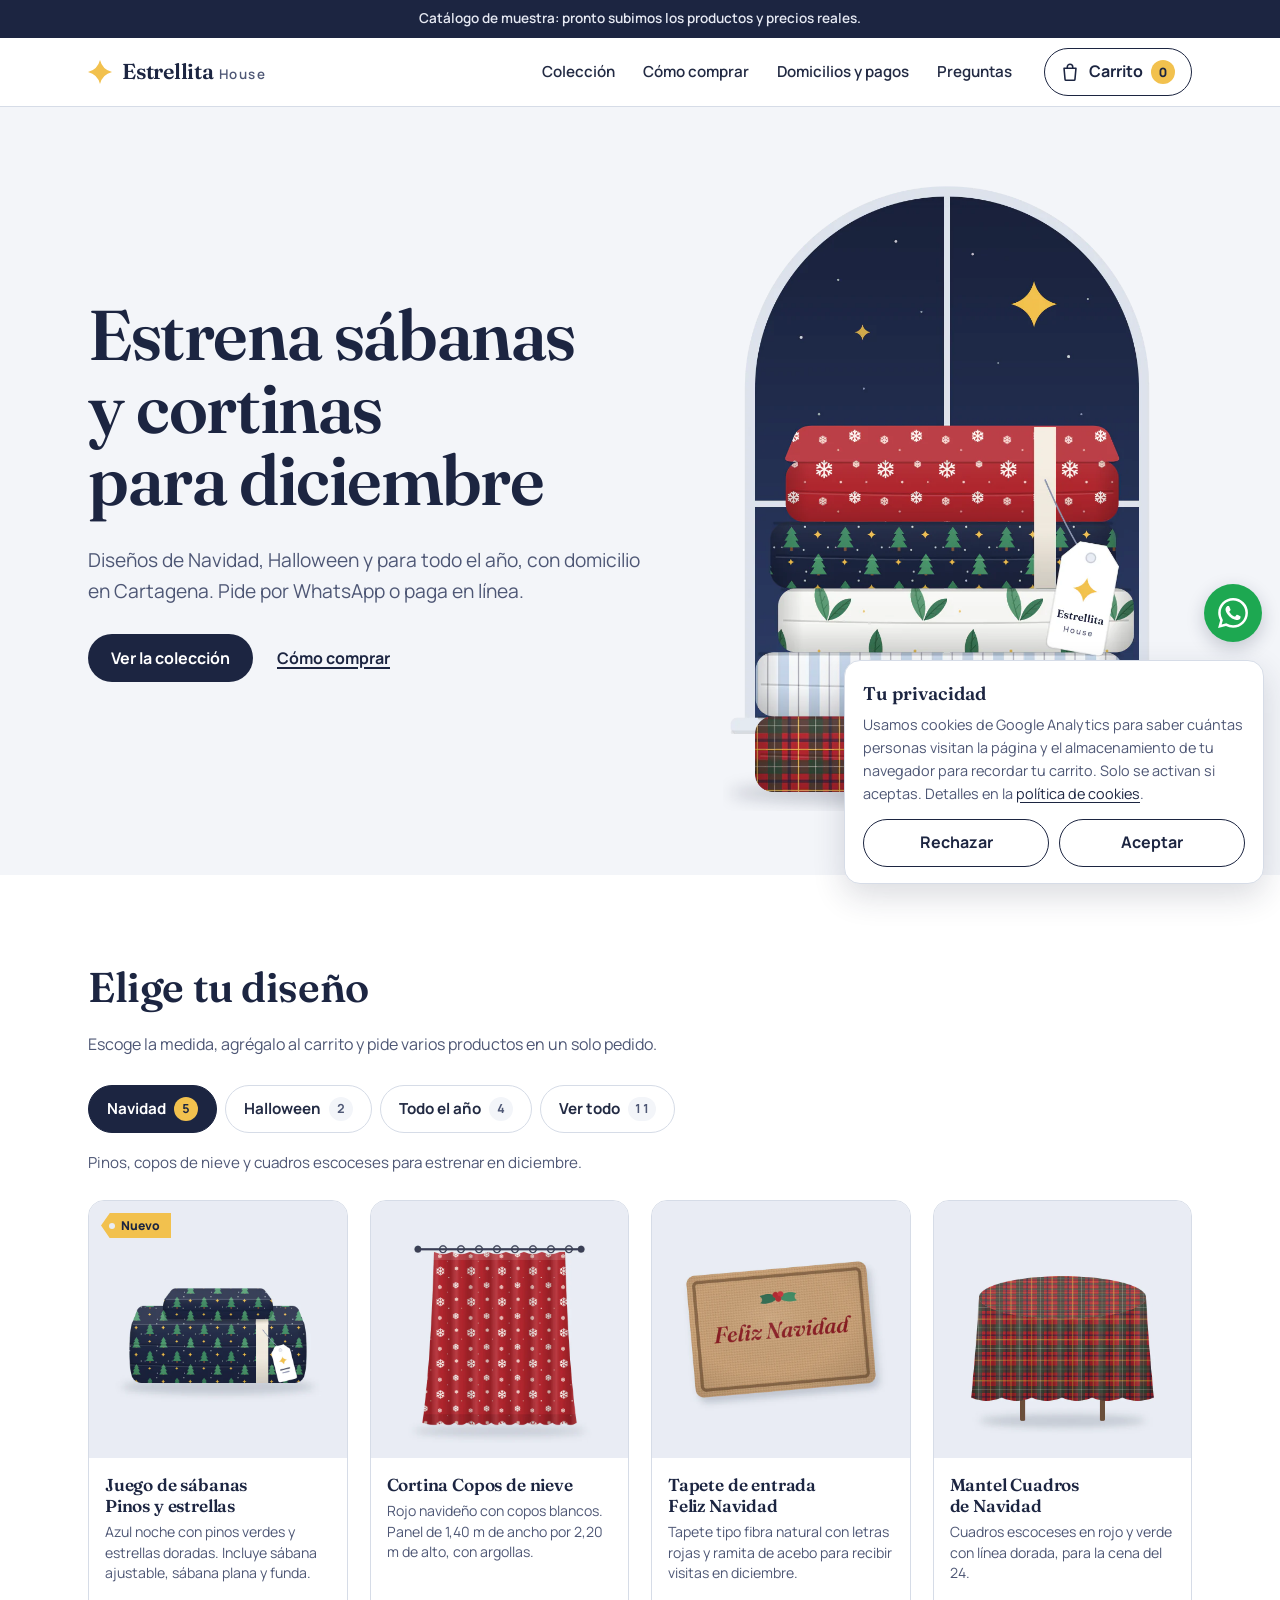
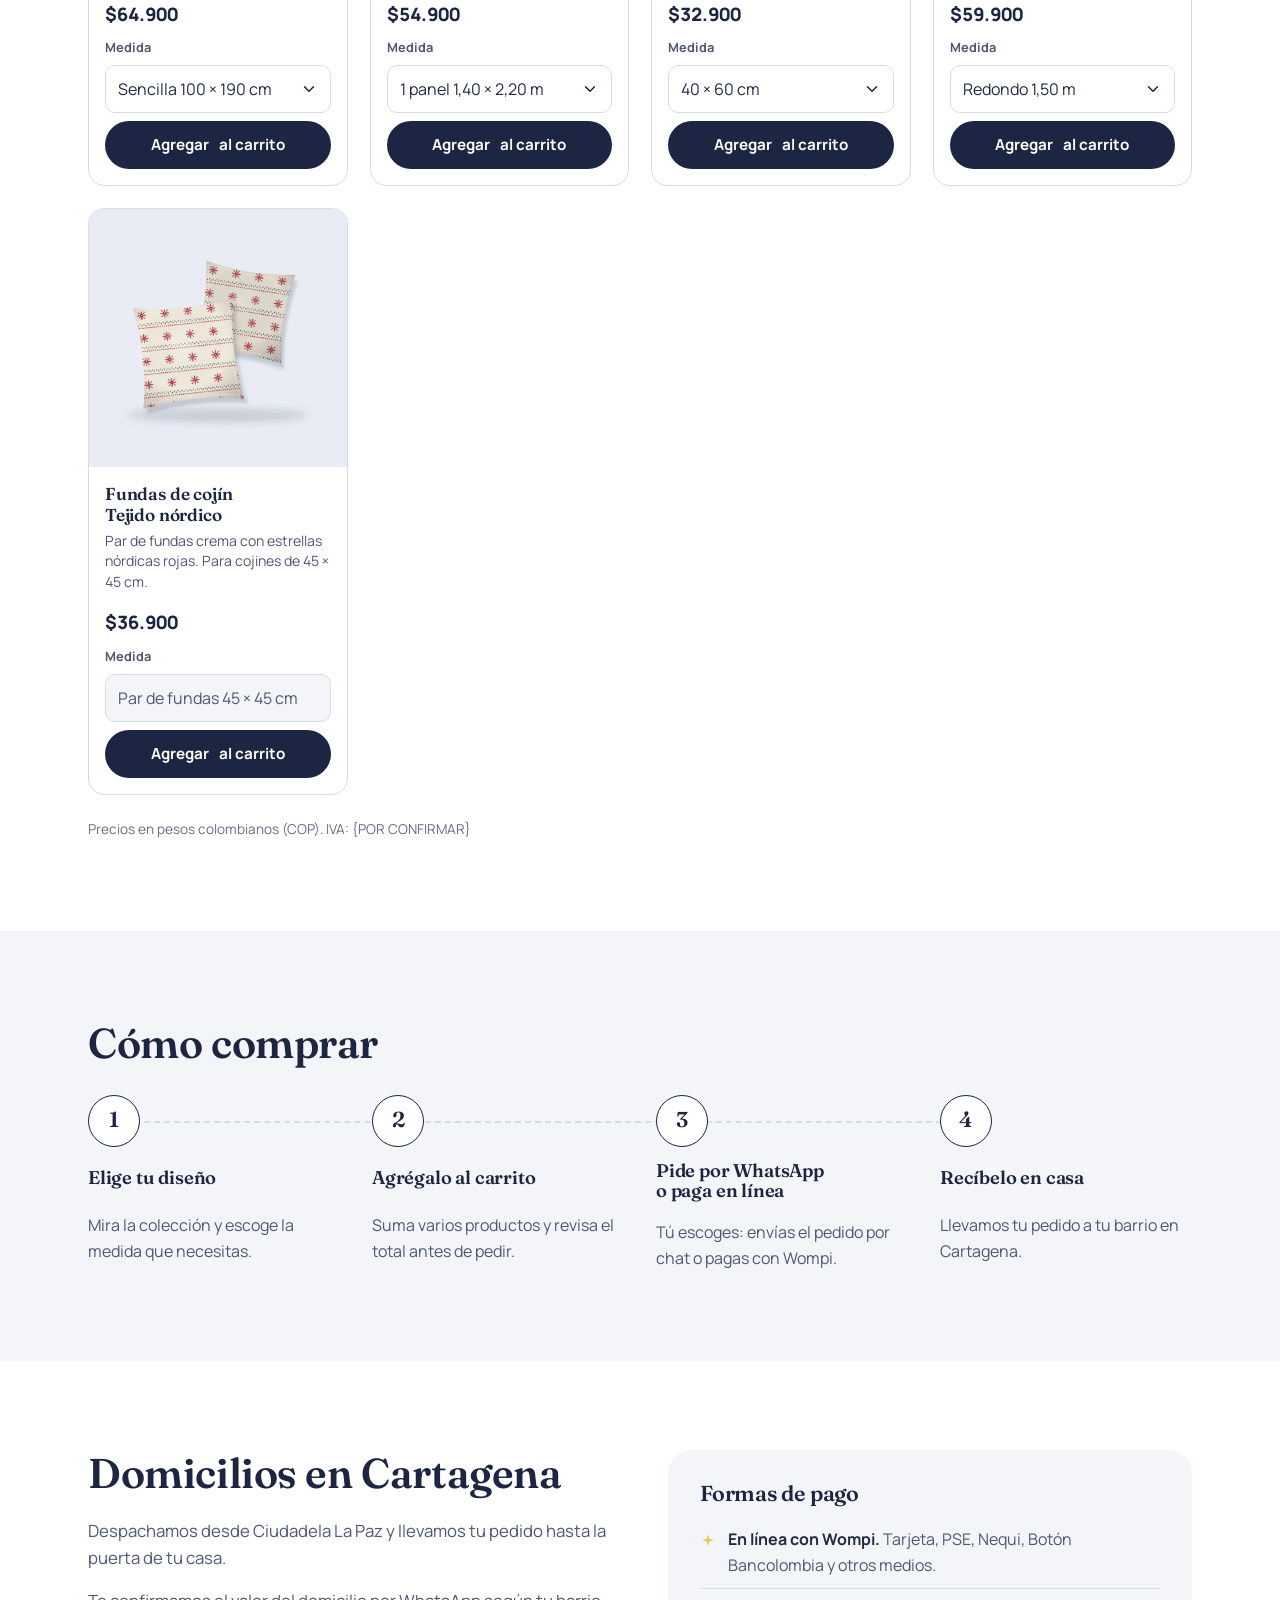
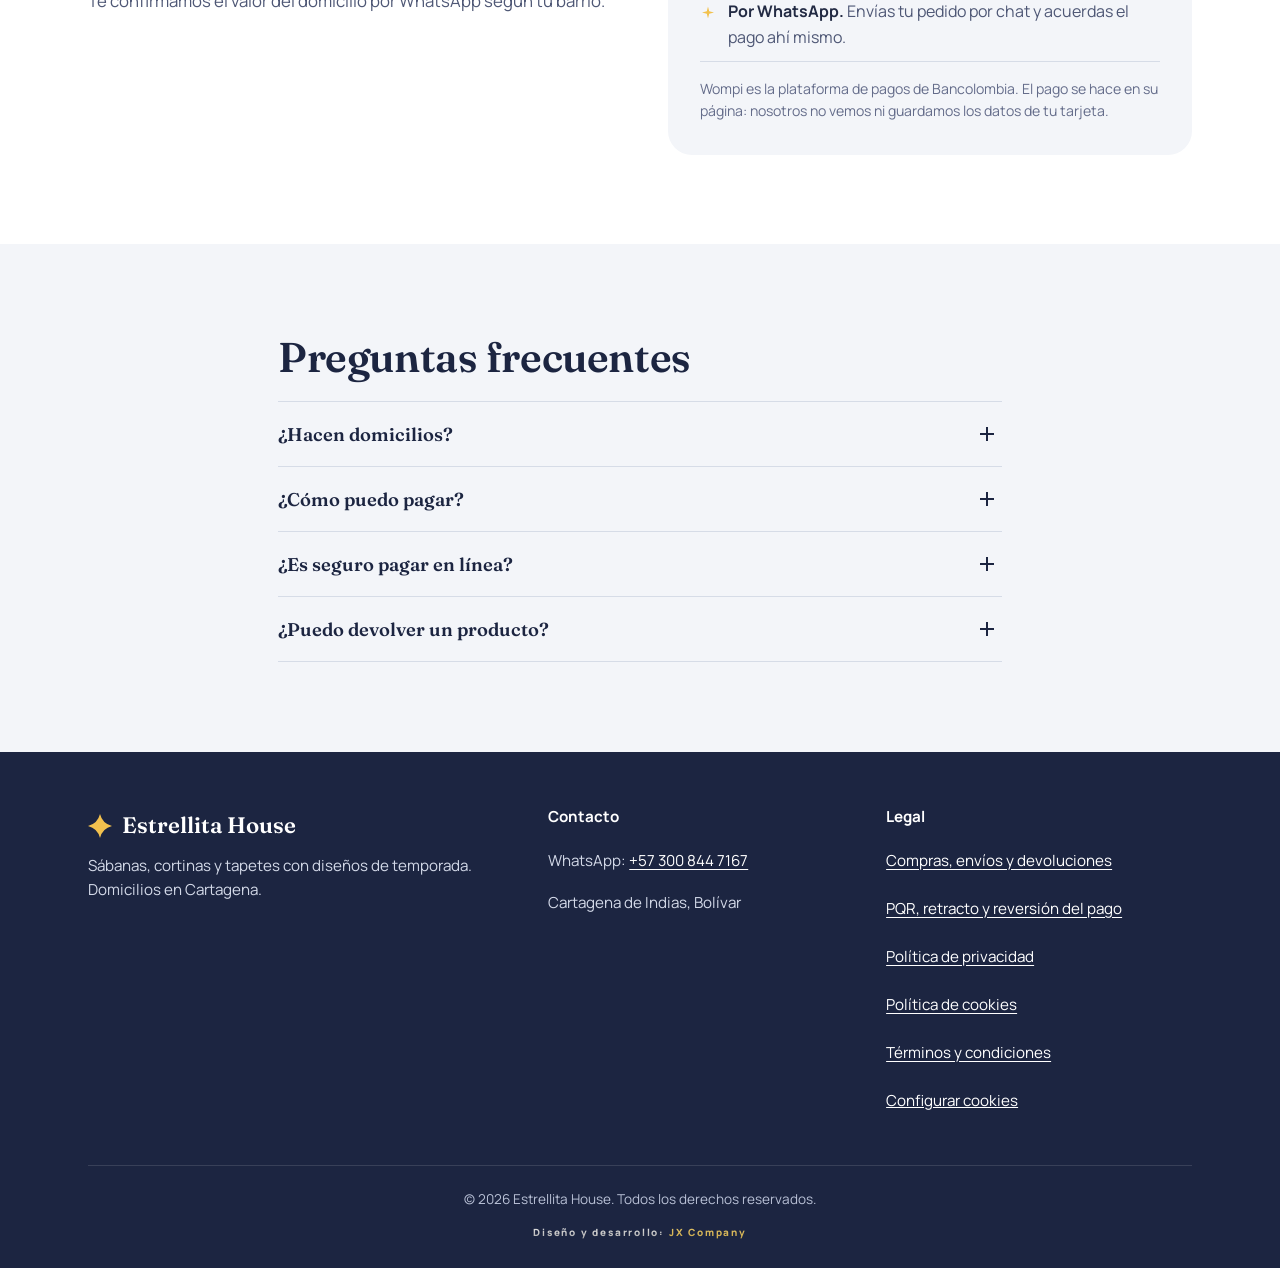
==== index.html @ f5f60a15 "Add files via upload" ====
<!DOCTYPE html>
<html lang="es">
<head>
  <!-- ===========================================================
       Estrellita House — index.html (landing de una sola página)
       Tienda de sábanas, cortinas, tapetes y decoración de temporada
       con domicilio en Cartagena. Venta por WhatsApp o pago en línea (Wompi).
       Depende de: css/styles.css, js/script.js, img/, contenido/*.json
       y functions/index.js (que reinyecta el catálogo vivo del CMS).
       =========================================================== -->
  <meta charset="UTF-8">
  <meta name="viewport" content="width=device-width, initial-scale=1, viewport-fit=cover">
  <title>Estrellita House | Sábanas, cortinas y tapetes en Cartagena</title>
  <meta name="description" content="Sábanas, cortinas, tapetes y decoración de temporada para tu hogar, con domicilio en Cartagena. Pide por WhatsApp o paga en línea con Wompi.">
  <!-- Mientras el catálogo sea de muestra va "noindex". functions/index.js lo cambia
       solo a "index, follow…" cuando se apaga el Modo muestra en el administrador. -->
  <meta name="robots" content="noindex, nofollow">
  <link rel="canonical" href="https://estrellita-house.pages.dev/">
  <meta name="theme-color" content="#1C2541">

  <!-- Vista previa al compartir (WhatsApp, Instagram, Facebook…). og:image SIEMPRE absoluta. -->
  <meta property="og:type" content="website">
  <meta property="og:site_name" content="Estrellita House">
  <meta property="og:locale" content="es_CO">
  <meta property="og:title" content="Estrellita House | Sábanas, cortinas y tapetes en Cartagena">
  <meta property="og:description" content="Diseños de Navidad, Halloween y para todo el año, con domicilio en Cartagena. Pide por WhatsApp o paga en línea.">
  <meta property="og:url" content="https://estrellita-house.pages.dev/">
  <meta property="og:image" content="https://estrellita-house.pages.dev/img/og-estrellita-house-cartagena.webp">
  <meta property="og:image:type" content="image/webp">
  <meta property="og:image:width" content="1200">
  <meta property="og:image:height" content="630">
  <meta property="og:image:alt" content="Pila de sábanas con estampados de Navidad frente a una ventana de noche, con el nombre Estrellita House">
  <meta name="twitter:card" content="summary_large_image">
  <meta name="twitter:title" content="Estrellita House | Sábanas, cortinas y tapetes en Cartagena">
  <meta name="twitter:description" content="Diseños de temporada para tu hogar, con domicilio en Cartagena.">
  <meta name="twitter:image" content="https://estrellita-house.pages.dev/img/og-estrellita-house-cartagena.webp">

  <!-- Zona de cobertura (no hay local abierto al público, por eso no van coordenadas exactas) -->
  <meta name="geo.region" content="CO-BOL">
  <meta name="geo.placename" content="Cartagena de Indias">

  <link rel="icon" href="favicon.ico" sizes="any">
  <link rel="icon" href="favicon.svg" type="image/svg+xml">
  <link rel="apple-touch-icon" href="apple-touch-icon.png">
  <link rel="manifest" href="site.webmanifest">
  <link rel="sitemap" type="application/xml" href="/sitemap.xml">

  <!-- Tipografías de Google Fonts, carga NO bloqueante (preload + onload, con noscript) -->
  <link rel="preconnect" href="https://fonts.googleapis.com">
  <link rel="preconnect" href="https://fonts.gstatic.com" crossorigin>
  <link rel="preload" as="style" href="https://fonts.googleapis.com/css2?family=Fraunces:opsz,wght@9..144,500..600&amp;family=Manrope:wght@400..700&amp;display=swap">
  <link rel="stylesheet" href="https://fonts.googleapis.com/css2?family=Fraunces:opsz,wght@9..144,500..600&amp;family=Manrope:wght@400..700&amp;display=swap" media="print" onload="this.media='all'">
  <noscript><link rel="stylesheet" href="https://fonts.googleapis.com/css2?family=Fraunces:opsz,wght@9..144,500..600&amp;family=Manrope:wght@400..700&amp;display=swap"></noscript>

  <link rel="preload" as="image" href="img/heroe-sabanas-cortinas-estrellita-house.webp" fetchpriority="high">
  <link rel="stylesheet" href="css/styles.css">

  <!-- JSON-LD del negocio: WebSite + tienda de artículos para el hogar + preguntas frecuentes.
       ⚠ Teléfono y URL se repiten aquí: si cambian, actualizarlos también en este bloque. -->
  <script type="application/ld+json">
  {
    "@context": "https://schema.org",
    "@graph": [
      {
        "@type": "WebSite",
        "@id": "https://estrellita-house.pages.dev/#sitio",
        "url": "https://estrellita-house.pages.dev/",
        "name": "Estrellita House",
        "inLanguage": "es-CO",
        "publisher": { "@id": "https://estrellita-house.pages.dev/#tienda" }
      },
      {
        "@type": "HomeGoodsStore",
        "@id": "https://estrellita-house.pages.dev/#tienda",
        "name": "Estrellita House",
        "url": "https://estrellita-house.pages.dev/",
        "description": "Tienda de sábanas, cortinas, tapetes y decoración de temporada para el hogar, con domicilio en Cartagena.",
        "logo": "https://estrellita-house.pages.dev/img/logo-estrellita-house.webp",
        "image": "https://estrellita-house.pages.dev/img/og-estrellita-house-cartagena.webp",
        "telephone": "+57 300 844 7167",
        "priceRange": "$$",
        "currenciesAccepted": "COP",
        "paymentAccepted": "Pago en línea con Wompi, pago coordinado por WhatsApp",
        "address": {
          "@type": "PostalAddress",
          "addressLocality": "Cartagena de Indias",
          "addressRegion": "Bolívar",
          "addressCountry": "CO"
        },
        "areaServed": { "@type": "City", "name": "Cartagena de Indias" },
        "contactPoint": {
          "@type": "ContactPoint",
          "telephone": "+57 300 844 7167",
          "contactType": "customer service",
          "availableLanguage": "es"
        }
      },
      {
        "@type": "FAQPage",
        "mainEntity": [
          {
            "@type": "Question",
            "name": "¿Hacen domicilios?",
            "acceptedAnswer": { "@type": "Answer", "text": "Sí, hacemos domicilios en Cartagena. Despachamos desde Ciudadela La Paz." }
          },
          {
            "@type": "Question",
            "name": "¿Cómo puedo pagar?",
            "acceptedAnswer": { "@type": "Answer", "text": "Puedes pagar en línea con Wompi (tarjeta, PSE, Nequi, Botón Bancolombia y otros medios) o hacer tu pedido por WhatsApp y acordar el pago por chat." }
          },
          {
            "@type": "Question",
            "name": "¿Es seguro pagar en línea?",
            "acceptedAnswer": { "@type": "Answer", "text": "Sí. El pago se hace en Wompi, la plataforma de pagos de Bancolombia. Estrellita House no ve ni guarda los datos de tu tarjeta." }
          },
          {
            "@type": "Question",
            "name": "¿Puedo devolver un producto?",
            "acceptedAnswer": { "@type": "Answer", "text": "Sí. Tienes derecho de retracto durante los 5 días hábiles siguientes a la entrega, como establece la Ley 1480 de 2011. Las condiciones están en las políticas de compra." }
          }
        ]
      }
    ]
  }
  </script>
  <!-- JSON-LD de productos (ItemList → Product → offers → Offer). Lo regenera functions/index.js -->
  <script type="application/ld+json" id="jsonld-productos">{"@context":"https://schema.org","@type":"ItemList","name":"Catálogo de Estrellita House","itemListElement":[{"@type":"ListItem","position":1,"item":{"@type":"Product","@id":"https://estrellita-house.pages.dev/#producto-p-sabanas-pinos-estrellas","name":"Juego de sábanas Pinos y estrellas","description":"Azul noche con pinos verdes y estrellas doradas. Incluye sábana ajustable, sábana plana y funda.","image":"https://estrellita-house.pages.dev/img/productos/sabanas-pinos-y-estrellas-navidad.webp","category":"Sábanas","offers":[{"@type":"Offer","name":"Sencilla 100 × 190 cm","price":"64900","priceCurrency":"COP","availability":"https://schema.org/InStock","itemCondition":"https://schema.org/NewCondition","url":"https://estrellita-house.pages.dev/#producto-p-sabanas-pinos-estrellas","seller":{"@id":"https://estrellita-house.pages.dev/#tienda"}},{"@type":"Offer","name":"Semidoble 120 × 190 cm","price":"74900","priceCurrency":"COP","availability":"https://schema.org/InStock","itemCondition":"https://schema.org/NewCondition","url":"https://estrellita-house.pages.dev/#producto-p-sabanas-pinos-estrellas","seller":{"@id":"https://estrellita-house.pages.dev/#tienda"}},{"@type":"Offer","name":"Doble 140 × 190 cm","price":"84900","priceCurrency":"COP","availability":"https://schema.org/InStock","itemCondition":"https://schema.org/NewCondition","url":"https://estrellita-house.pages.dev/#producto-p-sabanas-pinos-estrellas","seller":{"@id":"https://estrellita-house.pages.dev/#tienda"}},{"@type":"Offer","name":"Queen 160 × 190 cm","price":"94900","priceCurrency":"COP","availability":"https://schema.org/InStock","itemCondition":"https://schema.org/NewCondition","url":"https://estrellita-house.pages.dev/#producto-p-sabanas-pinos-estrellas","seller":{"@id":"https://estrellita-house.pages.dev/#tienda"}}]}},{"@type":"ListItem","position":2,"item":{"@type":"Product","@id":"https://estrellita-house.pages.dev/#producto-p-cortina-copos-nieve","name":"Cortina Copos de nieve","description":"Rojo navideño con copos blancos. Panel de 1,40 m de ancho por 2,20 m de alto, con argollas.","image":"https://estrellita-house.pages.dev/img/productos/cortina-copos-de-nieve-navidad.webp","category":"Cortinas","offers":[{"@type":"Offer","name":"1 panel 1,40 × 2,20 m","price":"54900","priceCurrency":"COP","availability":"https://schema.org/InStock","itemCondition":"https://schema.org/NewCondition","url":"https://estrellita-house.pages.dev/#producto-p-cortina-copos-nieve","seller":{"@id":"https://estrellita-house.pages.dev/#tienda"}},{"@type":"Offer","name":"Par de paneles 2,80 × 2,20 m","price":"99900","priceCurrency":"COP","availability":"https://schema.org/InStock","itemCondition":"https://schema.org/NewCondition","url":"https://estrellita-house.pages.dev/#producto-p-cortina-copos-nieve","seller":{"@id":"https://estrellita-house.pages.dev/#tienda"}}]}},{"@type":"ListItem","position":3,"item":{"@type":"Product","@id":"https://estrellita-house.pages.dev/#producto-p-tapete-feliz-navidad","name":"Tapete de entrada Feliz Navidad","description":"Tapete tipo fibra natural con letras rojas y ramita de acebo para recibir visitas en diciembre.","image":"https://estrellita-house.pages.dev/img/productos/tapete-entrada-feliz-navidad.webp","category":"Tapetes","offers":[{"@type":"Offer","name":"40 × 60 cm","price":"32900","priceCurrency":"COP","availability":"https://schema.org/InStock","itemCondition":"https://schema.org/NewCondition","url":"https://estrellita-house.pages.dev/#producto-p-tapete-feliz-navidad","seller":{"@id":"https://estrellita-house.pages.dev/#tienda"}},{"@type":"Offer","name":"60 × 90 cm","price":"49900","priceCurrency":"COP","availability":"https://schema.org/InStock","itemCondition":"https://schema.org/NewCondition","url":"https://estrellita-house.pages.dev/#producto-p-tapete-feliz-navidad","seller":{"@id":"https://estrellita-house.pages.dev/#tienda"}}]}},{"@type":"ListItem","position":4,"item":{"@type":"Product","@id":"https://estrellita-house.pages.dev/#producto-p-mantel-cuadros-navidad","name":"Mantel Cuadros de Navidad","description":"Cuadros escoceses en rojo y verde con línea dorada, para la cena del 24.","image":"https://estrellita-house.pages.dev/img/productos/mantel-cuadros-de-navidad.webp","category":"Manteles","offers":[{"@type":"Offer","name":"Redondo 1,50 m","price":"59900","priceCurrency":"COP","availability":"https://schema.org/InStock","itemCondition":"https://schema.org/NewCondition","url":"https://estrellita-house.pages.dev/#producto-p-mantel-cuadros-navidad","seller":{"@id":"https://estrellita-house.pages.dev/#tienda"}},{"@type":"Offer","name":"Rectangular 1,50 × 2,20 m","price":"69900","priceCurrency":"COP","availability":"https://schema.org/InStock","itemCondition":"https://schema.org/NewCondition","url":"https://estrellita-house.pages.dev/#producto-p-mantel-cuadros-navidad","seller":{"@id":"https://estrellita-house.pages.dev/#tienda"}}]}},{"@type":"ListItem","position":5,"item":{"@type":"Product","@id":"https://estrellita-house.pages.dev/#producto-p-cojines-tejido-nordico","name":"Fundas de cojín Tejido nórdico","description":"Par de fundas crema con estrellas nórdicas rojas. Para cojines de 45 × 45 cm.","image":"https://estrellita-house.pages.dev/img/productos/fundas-cojin-tejido-nordico.webp","category":"Cojines","offers":[{"@type":"Offer","name":"Par de fundas 45 × 45 cm","price":"36900","priceCurrency":"COP","availability":"https://schema.org/InStock","itemCondition":"https://schema.org/NewCondition","url":"https://estrellita-house.pages.dev/#producto-p-cojines-tejido-nordico","seller":{"@id":"https://estrellita-house.pages.dev/#tienda"}}]}},{"@type":"ListItem","position":6,"item":{"@type":"Product","@id":"https://estrellita-house.pages.dev/#producto-p-sabanas-calabazas","name":"Juego de sábanas Calabazas","description":"Fondo carbón con calabazas naranja, murciélagos y lunas. Incluye sábana ajustable, sábana plana y funda.","image":"https://estrellita-house.pages.dev/img/productos/sabanas-calabazas-halloween.webp","category":"Sábanas","offers":[{"@type":"Offer","name":"Sencilla 100 × 190 cm","price":"59900","priceCurrency":"COP","availability":"https://schema.org/InStock","itemCondition":"https://schema.org/NewCondition","url":"https://estrellita-house.pages.dev/#producto-p-sabanas-calabazas","seller":{"@id":"https://estrellita-house.pages.dev/#tienda"}},{"@type":"Offer","name":"Semidoble 120 × 190 cm","price":"69900","priceCurrency":"COP","availability":"https://schema.org/InStock","itemCondition":"https://schema.org/NewCondition","url":"https://estrellita-house.pages.dev/#producto-p-sabanas-calabazas","seller":{"@id":"https://estrellita-house.pages.dev/#tienda"}},{"@type":"Offer","name":"Doble 140 × 190 cm","price":"79900","priceCurrency":"COP","availability":"https://schema.org/InStock","itemCondition":"https://schema.org/NewCondition","url":"https://estrellita-house.pages.dev/#producto-p-sabanas-calabazas","seller":{"@id":"https://estrellita-house.pages.dev/#tienda"}}]}},{"@type":"ListItem","position":7,"item":{"@type":"Product","@id":"https://estrellita-house.pages.dev/#producto-p-tapete-boo","name":"Tapete de entrada Boo!","description":"Negro con letras naranja y dos fantasmitas. Para la puerta en la noche de brujas.","image":"https://estrellita-house.pages.dev/img/productos/tapete-entrada-boo-halloween.webp","category":"Tapetes","offers":[{"@type":"Offer","name":"40 × 60 cm","price":"29900","priceCurrency":"COP","availability":"https://schema.org/InStock","itemCondition":"https://schema.org/NewCondition","url":"https://estrellita-house.pages.dev/#producto-p-tapete-boo","seller":{"@id":"https://estrellita-house.pages.dev/#tienda"}}]}},{"@type":"ListItem","position":8,"item":{"@type":"Product","@id":"https://estrellita-house.pages.dev/#producto-p-sabanas-rayas-suaves","name":"Juego de sábanas Rayas suaves","description":"Blanco con rayas azul cielo. Incluye sábana ajustable, sábana plana y funda.","image":"https://estrellita-house.pages.dev/img/productos/sabanas-rayas-suaves.webp","category":"Sábanas","offers":[{"@type":"Offer","name":"Sencilla 100 × 190 cm","price":"59900","priceCurrency":"COP","availability":"https://schema.org/InStock","itemCondition":"https://schema.org/NewCondition","url":"https://estrellita-house.pages.dev/#producto-p-sabanas-rayas-suaves","seller":{"@id":"https://estrellita-house.pages.dev/#tienda"}},{"@type":"Offer","name":"Semidoble 120 × 190 cm","price":"69900","priceCurrency":"COP","availability":"https://schema.org/InStock","itemCondition":"https://schema.org/NewCondition","url":"https://estrellita-house.pages.dev/#producto-p-sabanas-rayas-suaves","seller":{"@id":"https://estrellita-house.pages.dev/#tienda"}},{"@type":"Offer","name":"Doble 140 × 190 cm","price":"79900","priceCurrency":"COP","availability":"https://schema.org/InStock","itemCondition":"https://schema.org/NewCondition","url":"https://estrellita-house.pages.dev/#producto-p-sabanas-rayas-suaves","seller":{"@id":"https://estrellita-house.pages.dev/#tienda"}},{"@type":"Offer","name":"Queen 160 × 190 cm","price":"89900","priceCurrency":"COP","availability":"https://schema.org/InStock","itemCondition":"https://schema.org/NewCondition","url":"https://estrellita-house.pages.dev/#producto-p-sabanas-rayas-suaves","seller":{"@id":"https://estrellita-house.pages.dev/#tienda"}}]}},{"@type":"ListItem","position":9,"item":{"@type":"Product","@id":"https://estrellita-house.pages.dev/#producto-p-cortina-lino-arena","name":"Cortina blackout Lino arena","description":"Color arena con textura de lino que oscurece la habitación. Panel de 1,40 × 2,20 m.","image":"https://estrellita-house.pages.dev/img/productos/cortina-blackout-lino-arena.webp","category":"Cortinas","offers":[{"@type":"Offer","name":"1 panel 1,40 × 2,20 m","price":"64900","priceCurrency":"COP","availability":"https://schema.org/InStock","itemCondition":"https://schema.org/NewCondition","url":"https://estrellita-house.pages.dev/#producto-p-cortina-lino-arena","seller":{"@id":"https://estrellita-house.pages.dev/#tienda"}},{"@type":"Offer","name":"Par de paneles 2,80 × 2,20 m","price":"119900","priceCurrency":"COP","availability":"https://schema.org/InStock","itemCondition":"https://schema.org/NewCondition","url":"https://estrellita-house.pages.dev/#producto-p-cortina-lino-arena","seller":{"@id":"https://estrellita-house.pages.dev/#tienda"}}]}},{"@type":"ListItem","position":10,"item":{"@type":"Product","@id":"https://estrellita-house.pages.dev/#producto-p-tapete-bano-algodon-nube","name":"Tapete de baño Algodón nube","description":"Azul nube, suave y acolchado, con borde blanco.","image":"https://estrellita-house.pages.dev/img/productos/tapete-bano-algodon-nube.webp","category":"Tapetes","offers":[{"@type":"Offer","name":"45 × 70 cm","price":"27900","priceCurrency":"COP","availability":"https://schema.org/InStock","itemCondition":"https://schema.org/NewCondition","url":"https://estrellita-house.pages.dev/#producto-p-tapete-bano-algodon-nube","seller":{"@id":"https://estrellita-house.pages.dev/#tienda"}}]}},{"@type":"ListItem","position":11,"item":{"@type":"Product","@id":"https://estrellita-house.pages.dev/#producto-p-sabanas-hojas-palma","name":"Juego de sábanas Hojas de palma","description":"Blanco con hojas de palma verdes. Incluye sábana ajustable, sábana plana y funda.","image":"https://estrellita-house.pages.dev/img/productos/sabanas-hojas-de-palma.webp","category":"Sábanas","offers":[{"@type":"Offer","name":"Sencilla 100 × 190 cm","price":"62900","priceCurrency":"COP","availability":"https://schema.org/InStock","itemCondition":"https://schema.org/NewCondition","url":"https://estrellita-house.pages.dev/#producto-p-sabanas-hojas-palma","seller":{"@id":"https://estrellita-house.pages.dev/#tienda"}},{"@type":"Offer","name":"Semidoble 120 × 190 cm","price":"72900","priceCurrency":"COP","availability":"https://schema.org/InStock","itemCondition":"https://schema.org/NewCondition","url":"https://estrellita-house.pages.dev/#producto-p-sabanas-hojas-palma","seller":{"@id":"https://estrellita-house.pages.dev/#tienda"}},{"@type":"Offer","name":"Doble 140 × 190 cm","price":"82900","priceCurrency":"COP","availability":"https://schema.org/InStock","itemCondition":"https://schema.org/NewCondition","url":"https://estrellita-house.pages.dev/#producto-p-sabanas-hojas-palma","seller":{"@id":"https://estrellita-house.pages.dev/#tienda"}},{"@type":"Offer","name":"Queen 160 × 190 cm","price":"92900","priceCurrency":"COP","availability":"https://schema.org/InStock","itemCondition":"https://schema.org/NewCondition","url":"https://estrellita-house.pages.dev/#producto-p-sabanas-hojas-palma","seller":{"@id":"https://estrellita-house.pages.dev/#tienda"}}]}}]}</script>
</head>
<body>
  <a class="saltar" href="#contenido">Saltar al contenido</a>

  <!-- ===========================================================
       AVISO SUPERIOR
       Qué es: barra delgada con un mensaje corto.
       Función: en Modo muestra avisa que el catálogo es de prueba; si no,
                muestra el aviso que la dueña active en el administrador.
       Depende de: contenido/tienda.json (lo pinta functions/index.js).
       =========================================================== -->
  <aside class="aviso" id="aviso-tienda" aria-label="Aviso de la tienda"><p>Catálogo de muestra: pronto subimos los productos y precios reales.</p></aside>

  <!-- ===========================================================
       CABECERA
       Qué es: marca, menú de secciones y botón del carrito.
       Función: navegación fija arriba; en móvil (≤900px) el menú se
                abre con la hamburguesa.
       Depende de: .cabecera/.menu en styles.css; menú y carrito en script.js
       =========================================================== -->
  <header class="cabecera" id="cabecera">
    <div class="contenedor cabecera__fila">
      <a class="marca" href="/" aria-label="Estrellita House, ir al inicio">
        <svg class="marca__estrella" viewBox="-1 -1 2 2" aria-hidden="true" focusable="false"><path d="M 0 -1 Q 0.2 -0.2 1 0 Q 0.2 0.2 0 1 Q -0.2 0.2 -1 0 Q -0.2 -0.2 0 -1 Z"/></svg>
        <span class="marca__nombre">Estrellita <span class="marca__casa">House</span></span>
      </a>

      <nav class="menu" id="menu" aria-label="Secciones">
        <ul class="menu__lista">
          <li><a href="#coleccion">Colección</a></li>
          <li><a href="#como-comprar">Cómo comprar</a></li>
          <li><a href="#domicilios">Domicilios y pagos</a></li>
          <li><a href="#preguntas">Preguntas</a></li>
        </ul>
      </nav>

      <div class="cabecera__acciones">
        <button type="button" class="boton-carrito" id="abrir-carrito" aria-controls="carrito" aria-expanded="false">
          <svg viewBox="0 0 24 24" aria-hidden="true" focusable="false"><path d="M5.5 8h13l-1.1 12.1a1 1 0 0 1-1 .9H7.6a1 1 0 0 1-1-.9L5.5 8Z"/><path d="M9 8V6.5a3 3 0 0 1 6 0V8"/></svg>
          <span class="boton-carrito__texto">Carrito</span>
          <span class="boton-carrito__n" id="carrito-n" aria-hidden="true">0</span>
          <span class="sr-only" id="carrito-n-texto">, vacío</span>
        </button>
        <button type="button" class="boton-menu" id="boton-menu" aria-controls="menu" aria-expanded="false" aria-label="Abrir el menú">
          <span></span><span></span><span></span>
        </button>
      </div>
    </div>
  </header>

  <main id="contenido">

    <!-- ===========================================================
         PORTADA
         Qué es: titular + texto corto + botón a la colección, con la
                 ilustración de la pila de sábanas frente a la ventana.
         Función: decir en 3 segundos qué se vende, dónde y cómo se compra.
         Depende de: .portada en styles.css. El título y el subtítulo se
                     editan desde el administrador (tienda.json → portada).
         La imagen es el LCP: va con fetchpriority="high", nunca lazy.
         =========================================================== -->
    <section class="portada" aria-labelledby="portada-titulo">
      <div class="contenedor portada__grid">
        <div class="portada__texto">
          <h1 class="portada__titulo" id="portada-titulo">Estrena sábanas y cortinas para diciembre</h1>
          <p class="portada__sub" id="portada-subtitulo">Diseños de Navidad, Halloween y para todo el año, con domicilio en Cartagena. Pide por WhatsApp o paga en línea.</p>
          <div class="portada__acciones">
            <a class="boton boton--principal" href="#coleccion">Ver la colección</a>
            <a class="enlace-subrayado" href="#como-comprar">Cómo comprar</a>
          </div>
        </div>
        <div class="portada__arte">
          <img src="img/heroe-sabanas-cortinas-estrellita-house.webp" width="840" height="1200" alt="Pila de sábanas dobladas con estampados de Navidad frente a una ventana de noche con una estrella" fetchpriority="high" decoding="async">
        </div>
      </div>
    </section>

    <!-- ===========================================================
         COLECCIÓN (CATÁLOGO)
         Qué es: pestañas por temporada + tarjetas de producto con medida,
                 precio y botón "Agregar al carrito".
         Función: es la sección que vende; aquí el visitante decide.
         Depende de: contenido/catalogo.json y tienda.json (CMS). Las tarjetas
                     las pinta functions/index.js en cada visita; lo que hay
                     entre CATALOGO:INICIO y CATALOGO:FIN es una copia de
                     respaldo — NO editar a mano, se cambia desde /admin.
                     Filtros y carrito en script.js; estilos .pestana/.producto.
         =========================================================== -->
    <section class="coleccion" id="coleccion" aria-labelledby="coleccion-titulo">
      <div class="contenedor">
        <div class="coleccion__cabeza">
          <h2 id="coleccion-titulo">Elige tu diseño</h2>
          <p class="coleccion__intro">Escoge la medida, agrégalo al carrito y pide varios productos en un solo pedido.</p>
        </div>

        <div class="pestanas" id="catalogo-pestanas" role="tablist" aria-label="Colecciones"><!-- PESTANAS:INICIO -->
<button type="button" class="pestana" role="tab" id="pestana-navidad" data-coleccion="navidad" aria-selected="true" aria-controls="catalogo-grid" tabindex="0">Navidad <span class="pestana__n">5</span></button>
<button type="button" class="pestana" role="tab" id="pestana-halloween" data-coleccion="halloween" aria-selected="false" aria-controls="catalogo-grid" tabindex="-1">Halloween <span class="pestana__n">2</span></button>
<button type="button" class="pestana" role="tab" id="pestana-todo-el-ano" data-coleccion="todo-el-ano" aria-selected="false" aria-controls="catalogo-grid" tabindex="-1">Todo el año <span class="pestana__n">4</span></button>
<button type="button" class="pestana" role="tab" id="pestana-todas" data-coleccion="todas" aria-selected="false" aria-controls="catalogo-grid" tabindex="-1">Ver todo <span class="pestana__n">11</span></button>
<!-- PESTANAS:FIN --></div>
        <p class="pestanas__desc" id="coleccion-desc" aria-live="polite">Pinos, copos de nieve y cuadros escoceses para estrenar en diciembre.</p>

        <div class="catalogo" id="catalogo-grid" data-filtro="navidad" role="tabpanel" aria-labelledby="pestana-navidad"><!-- CATALOGO:INICIO -->
      <article class="producto coincide" id="producto-p-sabanas-pinos-estrellas" data-id="p-sabanas-pinos-estrellas" data-coleccion="navidad">
        <div class="producto__foto">
          <img src="img/productos/sabanas-pinos-y-estrellas-navidad.webp" alt="Juego de sábanas azul noche con estampado de pinos verdes y estrellas doradas, doblado y con cinta" width="800" height="800" loading="lazy" decoding="async">
          <span class="etiqueta-colgante">Nuevo</span>
        </div>
        <div class="producto__info">
          <h3 class="producto__nombre">Juego de sábanas Pinos y estrellas</h3>
          <p class="producto__desc">Azul noche con pinos verdes y estrellas doradas. Incluye sábana ajustable, sábana plana y funda.</p>
          <form class="producto__compra" data-producto="p-sabanas-pinos-estrellas">
            <p class="producto__precio" data-precio-visible>$64.900</p>
            <label class="producto__medida-label" for="medida-p-sabanas-pinos-estrellas">Medida</label>
            <select class="producto__medida" id="medida-p-sabanas-pinos-estrellas" name="variante">
              <option value="0" data-precio="64900">Sencilla 100 × 190 cm</option>
              <option value="1" data-precio="74900">Semidoble 120 × 190 cm</option>
              <option value="2" data-precio="84900">Doble 140 × 190 cm</option>
              <option value="3" data-precio="94900">Queen 160 × 190 cm</option>
            </select>
            <button type="submit" class="boton boton--agregar">Agregar <span class="boton__extra">al carrito</span></button>
          </form>
        </div>
      </article>

      <article class="producto coincide" id="producto-p-cortina-copos-nieve" data-id="p-cortina-copos-nieve" data-coleccion="navidad">
        <div class="producto__foto">
          <img src="img/productos/cortina-copos-de-nieve-navidad.webp" alt="Cortina roja con estampado de copos de nieve blancos colgada de un tubo con argollas" width="800" height="800" loading="lazy" decoding="async">
          
        </div>
        <div class="producto__info">
          <h3 class="producto__nombre">Cortina Copos de nieve</h3>
          <p class="producto__desc">Rojo navideño con copos blancos. Panel de 1,40 m de ancho por 2,20 m de alto, con argollas.</p>
          <form class="producto__compra" data-producto="p-cortina-copos-nieve">
            <p class="producto__precio" data-precio-visible>$54.900</p>
            <label class="producto__medida-label" for="medida-p-cortina-copos-nieve">Medida</label>
            <select class="producto__medida" id="medida-p-cortina-copos-nieve" name="variante">
              <option value="0" data-precio="54900">1 panel 1,40 × 2,20 m</option>
              <option value="1" data-precio="99900">Par de paneles 2,80 × 2,20 m</option>
            </select>
            <button type="submit" class="boton boton--agregar">Agregar <span class="boton__extra">al carrito</span></button>
          </form>
        </div>
      </article>

      <article class="producto coincide" id="producto-p-tapete-feliz-navidad" data-id="p-tapete-feliz-navidad" data-coleccion="navidad">
        <div class="producto__foto">
          <img src="img/productos/tapete-entrada-feliz-navidad.webp" alt="Tapete de entrada color fibra natural con el texto Feliz Navidad en rojo y una ramita de acebo" width="800" height="800" loading="lazy" decoding="async">
          
        </div>
        <div class="producto__info">
          <h3 class="producto__nombre">Tapete de entrada Feliz Navidad</h3>
          <p class="producto__desc">Tapete tipo fibra natural con letras rojas y ramita de acebo para recibir visitas en diciembre.</p>
          <form class="producto__compra" data-producto="p-tapete-feliz-navidad">
            <p class="producto__precio" data-precio-visible>$32.900</p>
            <label class="producto__medida-label" for="medida-p-tapete-feliz-navidad">Medida</label>
            <select class="producto__medida" id="medida-p-tapete-feliz-navidad" name="variante">
              <option value="0" data-precio="32900">40 × 60 cm</option>
              <option value="1" data-precio="49900">60 × 90 cm</option>
            </select>
            <button type="submit" class="boton boton--agregar">Agregar <span class="boton__extra">al carrito</span></button>
          </form>
        </div>
      </article>

      <article class="producto coincide" id="producto-p-mantel-cuadros-navidad" data-id="p-mantel-cuadros-navidad" data-coleccion="navidad">
        <div class="producto__foto">
          <img src="img/productos/mantel-cuadros-de-navidad.webp" alt="Mantel de cuadros escoceses rojo y verde sobre una mesa redonda" width="800" height="800" loading="lazy" decoding="async">
          
        </div>
        <div class="producto__info">
          <h3 class="producto__nombre">Mantel Cuadros de Navidad</h3>
          <p class="producto__desc">Cuadros escoceses en rojo y verde con línea dorada, para la cena del 24.</p>
          <form class="producto__compra" data-producto="p-mantel-cuadros-navidad">
            <p class="producto__precio" data-precio-visible>$59.900</p>
            <label class="producto__medida-label" for="medida-p-mantel-cuadros-navidad">Medida</label>
            <select class="producto__medida" id="medida-p-mantel-cuadros-navidad" name="variante">
              <option value="0" data-precio="59900">Redondo 1,50 m</option>
              <option value="1" data-precio="69900">Rectangular 1,50 × 2,20 m</option>
            </select>
            <button type="submit" class="boton boton--agregar">Agregar <span class="boton__extra">al carrito</span></button>
          </form>
        </div>
      </article>

      <article class="producto coincide" id="producto-p-cojines-tejido-nordico" data-id="p-cojines-tejido-nordico" data-coleccion="navidad">
        <div class="producto__foto">
          <img src="img/productos/fundas-cojin-tejido-nordico.webp" alt="Dos fundas de cojín color crema con estrellas nórdicas rojas y franjas verdes" width="800" height="800" loading="lazy" decoding="async">
          
        </div>
        <div class="producto__info">
          <h3 class="producto__nombre">Fundas de cojín Tejido nórdico</h3>
          <p class="producto__desc">Par de fundas crema con estrellas nórdicas rojas. Para cojines de 45 × 45 cm.</p>
          <form class="producto__compra" data-producto="p-cojines-tejido-nordico">
            <p class="producto__precio" data-precio-visible>$36.900</p>
            <span class="producto__medida-label">Medida</span>
            <p class="producto__medida producto__medida--fija" title="Par de fundas 45 × 45 cm">Par de fundas 45 × 45 cm</p>
            <input type="hidden" name="variante" value="0">
            <button type="submit" class="boton boton--agregar">Agregar <span class="boton__extra">al carrito</span></button>
          </form>
        </div>
      </article>

      <article class="producto" id="producto-p-sabanas-calabazas" data-id="p-sabanas-calabazas" data-coleccion="halloween">
        <div class="producto__foto">
          <img src="img/productos/sabanas-calabazas-halloween.webp" alt="Juego de sábanas color carbón con estampado de calabazas naranja, murciélagos y lunas, doblado" width="800" height="800" loading="lazy" decoding="async">
          <span class="etiqueta-colgante">Últimos días</span>
        </div>
        <div class="producto__info">
          <h3 class="producto__nombre">Juego de sábanas Calabazas</h3>
          <p class="producto__desc">Fondo carbón con calabazas naranja, murciélagos y lunas. Incluye sábana ajustable, sábana plana y funda.</p>
          <form class="producto__compra" data-producto="p-sabanas-calabazas">
            <p class="producto__precio" data-precio-visible>$59.900</p>
            <label class="producto__medida-label" for="medida-p-sabanas-calabazas">Medida</label>
            <select class="producto__medida" id="medida-p-sabanas-calabazas" name="variante">
              <option value="0" data-precio="59900">Sencilla 100 × 190 cm</option>
              <option value="1" data-precio="69900">Semidoble 120 × 190 cm</option>
              <option value="2" data-precio="79900">Doble 140 × 190 cm</option>
            </select>
            <button type="submit" class="boton boton--agregar">Agregar <span class="boton__extra">al carrito</span></button>
          </form>
        </div>
      </article>

      <article class="producto" id="producto-p-tapete-boo" data-id="p-tapete-boo" data-coleccion="halloween">
        <div class="producto__foto">
          <img src="img/productos/tapete-entrada-boo-halloween.webp" alt="Tapete de entrada negro con el texto Boo en naranja y dos fantasmas blancos" width="800" height="800" loading="lazy" decoding="async">
          <span class="etiqueta-colgante">Últimos días</span>
        </div>
        <div class="producto__info">
          <h3 class="producto__nombre">Tapete de entrada Boo!</h3>
          <p class="producto__desc">Negro con letras naranja y dos fantasmitas. Para la puerta en la noche de brujas.</p>
          <form class="producto__compra" data-producto="p-tapete-boo">
            <p class="producto__precio" data-precio-visible>$29.900</p>
            <span class="producto__medida-label">Medida</span>
            <p class="producto__medida producto__medida--fija" title="40 × 60 cm">40 × 60 cm</p>
            <input type="hidden" name="variante" value="0">
            <button type="submit" class="boton boton--agregar">Agregar <span class="boton__extra">al carrito</span></button>
          </form>
        </div>
      </article>

      <article class="producto" id="producto-p-sabanas-rayas-suaves" data-id="p-sabanas-rayas-suaves" data-coleccion="todo-el-ano">
        <div class="producto__foto">
          <img src="img/productos/sabanas-rayas-suaves.webp" alt="Juego de sábanas blanco con rayas verticales azul claro, doblado y con cinta" width="800" height="800" loading="lazy" decoding="async">
          
        </div>
        <div class="producto__info">
          <h3 class="producto__nombre">Juego de sábanas Rayas suaves</h3>
          <p class="producto__desc">Blanco con rayas azul cielo. Incluye sábana ajustable, sábana plana y funda.</p>
          <form class="producto__compra" data-producto="p-sabanas-rayas-suaves">
            <p class="producto__precio" data-precio-visible>$59.900</p>
            <label class="producto__medida-label" for="medida-p-sabanas-rayas-suaves">Medida</label>
            <select class="producto__medida" id="medida-p-sabanas-rayas-suaves" name="variante">
              <option value="0" data-precio="59900">Sencilla 100 × 190 cm</option>
              <option value="1" data-precio="69900">Semidoble 120 × 190 cm</option>
              <option value="2" data-precio="79900">Doble 140 × 190 cm</option>
              <option value="3" data-precio="89900">Queen 160 × 190 cm</option>
            </select>
            <button type="submit" class="boton boton--agregar">Agregar <span class="boton__extra">al carrito</span></button>
          </form>
        </div>
      </article>

      <article class="producto" id="producto-p-cortina-lino-arena" data-id="p-cortina-lino-arena" data-coleccion="todo-el-ano">
        <div class="producto__foto">
          <img src="img/productos/cortina-blackout-lino-arena.webp" alt="Cortina color arena con textura de lino colgada de un tubo con argollas" width="800" height="800" loading="lazy" decoding="async">
          
        </div>
        <div class="producto__info">
          <h3 class="producto__nombre">Cortina blackout Lino arena</h3>
          <p class="producto__desc">Color arena con textura de lino que oscurece la habitación. Panel de 1,40 × 2,20 m.</p>
          <form class="producto__compra" data-producto="p-cortina-lino-arena">
            <p class="producto__precio" data-precio-visible>$64.900</p>
            <label class="producto__medida-label" for="medida-p-cortina-lino-arena">Medida</label>
            <select class="producto__medida" id="medida-p-cortina-lino-arena" name="variante">
              <option value="0" data-precio="64900">1 panel 1,40 × 2,20 m</option>
              <option value="1" data-precio="119900">Par de paneles 2,80 × 2,20 m</option>
            </select>
            <button type="submit" class="boton boton--agregar">Agregar <span class="boton__extra">al carrito</span></button>
          </form>
        </div>
      </article>

      <article class="producto" id="producto-p-tapete-bano-algodon-nube" data-id="p-tapete-bano-algodon-nube" data-coleccion="todo-el-ano">
        <div class="producto__foto">
          <img src="img/productos/tapete-bano-algodon-nube.webp" alt="Tapete de baño azul claro acolchado con borde blanco" width="800" height="800" loading="lazy" decoding="async">
          
        </div>
        <div class="producto__info">
          <h3 class="producto__nombre">Tapete de baño Algodón nube</h3>
          <p class="producto__desc">Azul nube, suave y acolchado, con borde blanco.</p>
          <form class="producto__compra" data-producto="p-tapete-bano-algodon-nube">
            <p class="producto__precio" data-precio-visible>$27.900</p>
            <span class="producto__medida-label">Medida</span>
            <p class="producto__medida producto__medida--fija" title="45 × 70 cm">45 × 70 cm</p>
            <input type="hidden" name="variante" value="0">
            <button type="submit" class="boton boton--agregar">Agregar <span class="boton__extra">al carrito</span></button>
          </form>
        </div>
      </article>

      <article class="producto" id="producto-p-sabanas-hojas-palma" data-id="p-sabanas-hojas-palma" data-coleccion="todo-el-ano">
        <div class="producto__foto">
          <img src="img/productos/sabanas-hojas-de-palma.webp" alt="Juego de sábanas blanco con estampado de hojas de palma verdes, doblado y con cinta" width="800" height="800" loading="lazy" decoding="async">
          <span class="etiqueta-colgante">Nuevo</span>
        </div>
        <div class="producto__info">
          <h3 class="producto__nombre">Juego de sábanas Hojas de palma</h3>
          <p class="producto__desc">Blanco con hojas de palma verdes. Incluye sábana ajustable, sábana plana y funda.</p>
          <form class="producto__compra" data-producto="p-sabanas-hojas-palma">
            <p class="producto__precio" data-precio-visible>$62.900</p>
            <label class="producto__medida-label" for="medida-p-sabanas-hojas-palma">Medida</label>
            <select class="producto__medida" id="medida-p-sabanas-hojas-palma" name="variante">
              <option value="0" data-precio="62900">Sencilla 100 × 190 cm</option>
              <option value="1" data-precio="72900">Semidoble 120 × 190 cm</option>
              <option value="2" data-precio="82900">Doble 140 × 190 cm</option>
              <option value="3" data-precio="92900">Queen 160 × 190 cm</option>
            </select>
            <button type="submit" class="boton boton--agregar">Agregar <span class="boton__extra">al carrito</span></button>
          </form>
        </div>
      </article>
        <!-- CATALOGO:FIN --></div>

        <!-- ▼▼▼ ZONA EDITABLE · TEXTOS ▼▼▼
             QUÉ CAMBIAR: la nota de precios cuando se confirme lo del IVA.
             CÓMO: cambia solo el texto que está entre > y <.
             EJEMPLO: IVA: {POR CONFIRMAR}  →  Precios con IVA incluido.
             LÍMITE: máx. 90 caracteres.
             NO TOCAR: class, p, ni nada fuera de esta zona.
        -->
        <p class="catalogo__nota">Precios en pesos colombianos (COP). IVA: {POR CONFIRMAR}</p>
        <!-- ▲▲▲ FIN ZONA EDITABLE · TEXTOS ▲▲▲ -->
      </div>
    </section>

    <!-- ===========================================================
         CÓMO COMPRAR
         Qué es: los 4 pasos de compra, en orden (por eso van numerados).
         Función: quitar dudas antes de que el visitante escriba.
         Depende de: .pasos en styles.css.
         =========================================================== -->
    <section class="pasos" id="como-comprar" aria-labelledby="pasos-titulo">
      <div class="contenedor">
        <h2 id="pasos-titulo">Cómo comprar</h2>
        <ol class="pasos__lista">
          <li class="paso">
            <span class="paso__n" aria-hidden="true">1</span>
            <h3 class="paso__titulo">Elige tu diseño</h3>
            <p>Mira la colección y escoge la medida que necesitas.</p>
          </li>
          <li class="paso">
            <span class="paso__n" aria-hidden="true">2</span>
            <h3 class="paso__titulo">Agrégalo al carrito</h3>
            <p>Suma varios productos y revisa el total antes de pedir.</p>
          </li>
          <li class="paso">
            <span class="paso__n" aria-hidden="true">3</span>
            <h3 class="paso__titulo">Pide por WhatsApp o paga en línea</h3>
            <p>Tú escoges: envías el pedido por chat o pagas con Wompi.</p>
          </li>
          <li class="paso">
            <span class="paso__n" aria-hidden="true">4</span>
            <h3 class="paso__titulo">Recíbelo en casa</h3>
            <p>Llevamos tu pedido a tu barrio en Cartagena.</p>
          </li>
        </ol>
      </div>
    </section>

    <!-- ===========================================================
         DOMICILIOS Y PAGOS
         Qué es: cobertura de entregas y formas de pago.
         Función: reemplaza al mapa, porque el negocio no tiene local
                  abierto al público (se despacha a domicilio).
         Depende de: .domicilios en styles.css; el párrafo #domicilio-texto
                     sale de tienda.json → domicilio (CMS).
         =========================================================== -->
    <section class="domicilios" id="domicilios" aria-labelledby="domicilios-titulo">
      <div class="contenedor domicilios__grid">
        <div class="domicilios__entrega">
          <h2 id="domicilios-titulo">Domicilios en Cartagena</h2>
          <p>Despachamos desde Ciudadela La Paz y llevamos tu pedido hasta la puerta de tu casa.</p>
          <p id="domicilio-texto">Te confirmamos el valor del domicilio por WhatsApp según tu barrio.</p>
        </div>
        <div class="domicilios__pagos">
          <h3 class="domicilios__subtitulo">Formas de pago</h3>
          <ul class="lista-pagos">
            <li><strong>En línea con Wompi.</strong> Tarjeta, PSE, Nequi, Botón Bancolombia y otros medios.</li>
            <li><strong>Por WhatsApp.</strong> Envías tu pedido por chat y acuerdas el pago ahí mismo.</li>
          </ul>
          <p class="domicilios__nota">Wompi es la plataforma de pagos de Bancolombia. El pago se hace en su página: nosotros no vemos ni guardamos los datos de tu tarjeta.</p>
        </div>
      </div>
    </section>

    <!-- ===========================================================
         PREGUNTAS FRECUENTES
         Qué es: acordeón con dudas comunes (details/summary, sin JS).
         Función: resolver dudas; las mismas preguntas van en el JSON-LD
                  FAQPage del <head>. Si cambias una, cámbiala en ambos.
         Depende de: .pregunta en styles.css.
         =========================================================== -->
    <section class="preguntas" id="preguntas" aria-labelledby="preguntas-titulo">
      <div class="contenedor contenedor--estrecho">
        <h2 id="preguntas-titulo">Preguntas frecuentes</h2>
        <details class="pregunta">
          <summary>¿Hacen domicilios?</summary>
          <p>Sí, hacemos domicilios en Cartagena. Despachamos desde Ciudadela La Paz.</p>
        </details>
        <details class="pregunta">
          <summary>¿Cómo puedo pagar?</summary>
          <p>Puedes pagar en línea con Wompi (tarjeta, PSE, Nequi, Botón Bancolombia y otros medios) o hacer tu pedido por WhatsApp y acordar el pago por chat.</p>
        </details>
        <details class="pregunta">
          <summary>¿Es seguro pagar en línea?</summary>
          <p>Sí. El pago se hace en Wompi, la plataforma de pagos de Bancolombia. Estrellita House no ve ni guarda los datos de tu tarjeta.</p>
        </details>
        <details class="pregunta">
          <summary>¿Puedo devolver un producto?</summary>
          <p>Sí. Tienes derecho de retracto durante los 5 días hábiles siguientes a la entrega, como establece la Ley 1480 de 2011. Revisa las condiciones en las <a href="politicas-de-compra.html">políticas de compra</a>.</p>
        </details>
      </div>
    </section>
  </main>

  <!-- ===========================================================
       PIE DE PÁGINA
       Qué es: marca, contacto, enlaces legales, copyright y crédito.
       Función: cierre de la página y acceso a las páginas legales.
       Depende de: .pie y .footer-dev en styles.css; año en script.js.
       =========================================================== -->
  <footer class="pie">
    <div class="contenedor pie__grid">
      <div class="pie__marca">
        <p class="pie__nombre">
          <svg class="marca__estrella" viewBox="-1 -1 2 2" aria-hidden="true" focusable="false"><path d="M 0 -1 Q 0.2 -0.2 1 0 Q 0.2 0.2 0 1 Q -0.2 0.2 -1 0 Q -0.2 -0.2 0 -1 Z"/></svg>
          Estrellita House
        </p>
        <p>Sábanas, cortinas y tapetes con diseños de temporada. Domicilios en Cartagena.</p>
      </div>

      <!-- ▼▼▼ ZONA EDITABLE · CONTACTO ▼▼▼
           QUÉ CAMBIAR: el número de WhatsApp/teléfono y la ciudad.
           CÓMO: cambia el texto entre > y < y el número del href tel:.
           EJEMPLO: +57 300 844 7167  →  +57 300 000 0000
           LÍMITE: el teléfono siempre con indicativo (+57).
           ⚠ SE REPITE EN: href tel: de abajo, botón flotante de WhatsApp (wa.me),
             js/script.js (CONFIG.whatsapp), JSON-LD "telephone" del <head>,
             404.html y páginas legales. SI CAMBIA, HAY QUE CAMBIARLO EN TODOS.
           NO TOCAR: nada fuera de esta zona.
      -->
      <div class="pie__columna">
        <h2 class="pie__titulo">Contacto</h2>
        <ul class="pie__lista">
          <li>WhatsApp: <a href="tel:+573008447167" data-medir="clic_telefono">+57&nbsp;300&nbsp;844&nbsp;7167</a></li>
          <li>Cartagena de Indias, Bolívar</li>
        </ul>
      </div>
      <!-- ▲▲▲ FIN ZONA EDITABLE · CONTACTO ▲▲▲ -->

      <div class="pie__columna">
        <h2 class="pie__titulo">Legal</h2>
        <ul class="pie__lista">
          <li><a href="politicas-de-compra.html">Compras, envíos y devoluciones</a></li>
          <li><a href="politicas-de-compra.html#pqr">PQR, retracto y reversión del pago</a></li>
          <li><a href="privacidad.html">Política de privacidad</a></li>
          <li><a href="cookies.html">Política de cookies</a></li>
          <li><a href="terminos.html">Términos y condiciones</a></li>
          <li><button type="button" class="enlace-boton" data-abrir-cookies>Configurar cookies</button></li>
        </ul>
      </div>
    </div>

    <div class="contenedor pie__base">
      <p class="pie__copy">© <span data-anio>2026</span> Estrellita House. Todos los derechos reservados.</p>
      <p class="footer-dev">
        <span class="footer-dev-txt">Diseño y desarrollo:</span>
        <span class="footer-dev-jx">JX</span>
        <span class="footer-dev-co">Company</span>
      </p>
    </div>

    <!-- ===========================================================
         BOTÓN FLOTANTE DE WHATSAPP (el único botón de WhatsApp de la página)
         Qué es: acceso directo al chat con mensaje ya escrito.
         Depende de: .wa-flotante en styles.css; se oculta con el carrito abierto.
         ⚠ El número se repite: ver la ZONA EDITABLE · CONTACTO del pie.
         =========================================================== -->
    <a class="wa-flotante" href="https://wa.me/573008447167?text=Hola%20Estrellita%20House%2C%20vi%20la%20p%C3%A1gina%20y%20quiero%20m%C3%A1s%20informaci%C3%B3n." target="_blank" rel="noopener" aria-label="Escríbenos por WhatsApp" data-medir="clic_whatsapp">
      <svg viewBox="0 0 24 24" aria-hidden="true" focusable="false"><path d="M17.472 14.382c-.297-.149-1.758-.867-2.03-.967-.273-.099-.471-.148-.67.15-.197.297-.767.966-.94 1.164-.173.199-.347.223-.644.075-.297-.15-1.255-.463-2.39-1.475-.883-.788-1.48-1.761-1.653-2.059-.173-.297-.018-.458.13-.606.134-.133.298-.347.446-.52.149-.174.198-.298.298-.497.099-.198.05-.371-.025-.52-.075-.149-.669-1.612-.916-2.207-.242-.579-.487-.5-.669-.51-.173-.008-.371-.01-.57-.01-.198 0-.52.074-.792.372-.272.297-1.04 1.016-1.04 2.479 0 1.462 1.065 2.875 1.213 3.074.149.198 2.096 3.2 5.077 4.487.709.306 1.262.489 1.694.625.712.227 1.36.195 1.871.118.571-.085 1.758-.719 2.006-1.413.248-.694.248-1.289.173-1.413-.074-.124-.272-.198-.57-.347m-5.421 7.403h-.004a9.87 9.87 0 0 1-5.031-1.378l-.361-.214-3.741.982.998-3.648-.235-.374a9.86 9.86 0 0 1-1.51-5.26c.001-5.45 4.436-9.884 9.888-9.884 2.64 0 5.122 1.03 6.988 2.898a9.825 9.825 0 0 1 2.893 6.994c-.003 5.45-4.437 9.884-9.885 9.884m8.413-18.297A11.815 11.815 0 0 0 12.05 0C5.495 0 .16 5.335.157 11.892c0 2.096.547 4.142 1.588 5.945L.057 24l6.305-1.654a11.882 11.882 0 0 0 5.683 1.448h.005c6.554 0 11.89-5.335 11.893-11.893a11.821 11.821 0 0 0-3.48-8.413Z"/></svg>
    </a>
  </footer>



  <!-- ===========================================================
       CARRITO (panel lateral / pantalla completa en móvil)
       Qué es: productos agregados, total, datos de entrega y los dos
               caminos para comprar: pagar en línea (Wompi) o pedir por WhatsApp.
       Función: cerrar la venta. El botón "Pedir por WhatsApp" de aquí es parte
                del pedido (lleva el detalle armado), no un botón de contacto más.
       Depende de: script.js (módulos Carrito y Pedido); /api/wompi/firma
                   (functions) para el pago en línea; .carrito en styles.css.
       =========================================================== -->
  <div class="carrito-fondo" id="carrito-fondo" hidden></div>
  <div class="carrito" id="carrito" role="dialog" aria-modal="true" aria-labelledby="carrito-titulo" hidden>
    <div class="carrito__cabeza">
      <h2 class="carrito__titulo" id="carrito-titulo">Tu carrito</h2>
      <button type="button" class="boton-cerrar" id="cerrar-carrito" aria-label="Cerrar el carrito">
        <svg viewBox="0 0 24 24" aria-hidden="true" focusable="false"><path d="M6 6l12 12M18 6 6 18"/></svg>
      </button>
    </div>

    <div class="carrito__cuerpo">
      <div class="carrito__vacio" id="carrito-vacio">
        <p>Tu carrito está vacío.</p>
        <a class="boton boton--secundario" href="#coleccion" data-cerrar-carrito>Ver la colección</a>
      </div>

      <ul class="carrito__lista" id="carrito-lista"></ul>

      <div class="carrito__resumen" id="carrito-resumen" hidden>
        <div class="resumen__fila"><span>Subtotal</span><strong id="carrito-subtotal">$0</strong></div>
        <div class="resumen__fila"><span>Domicilio</span><span id="carrito-domicilio">Se confirma por WhatsApp</span></div>
        <div class="resumen__fila resumen__fila--total"><span>Total</span><strong id="carrito-total">$0</strong></div>
      </div>

      <form class="pedido" id="form-pedido" novalidate hidden>
        <fieldset class="pedido__datos">
          <legend>Datos de entrega</legend>
          <div class="campo">
            <label for="pedido-nombre">Nombre y apellido</label>
            <input id="pedido-nombre" name="nombre" type="text" autocomplete="name" maxlength="80" required aria-describedby="error-nombre">
            <p class="campo__error" id="error-nombre"></p>
          </div>
          <div class="campo">
            <label for="pedido-celular">Celular</label>
            <input id="pedido-celular" name="celular" type="tel" inputmode="numeric" autocomplete="tel" maxlength="14" placeholder="300 123 4567" required aria-describedby="error-celular">
            <p class="campo__error" id="error-celular"></p>
          </div>
          <div class="campo">
            <label for="pedido-barrio">Barrio</label>
            <input id="pedido-barrio" name="barrio" type="text" autocomplete="address-level3" maxlength="60" required aria-describedby="error-barrio">
            <p class="campo__error" id="error-barrio"></p>
          </div>
          <div class="campo">
            <label for="pedido-direccion">Dirección</label>
            <input id="pedido-direccion" name="direccion" type="text" autocomplete="address-line1" maxlength="120" required aria-describedby="error-direccion">
            <p class="campo__error" id="error-direccion"></p>
          </div>
          <div class="campo">
            <label for="pedido-indicaciones">Indicaciones para el domicilio <span class="campo__opcional">(opcional)</span></label>
            <input id="pedido-indicaciones" name="indicaciones" type="text" maxlength="140" placeholder="Casa, apartamento, punto de referencia">
          </div>
          <div class="campo">
            <label for="pedido-correo">Correo <span class="campo__opcional">(opcional, para el comprobante de pago)</span></label>
            <input id="pedido-correo" name="correo" type="email" autocomplete="email" maxlength="100" aria-describedby="error-correo">
            <p class="campo__error" id="error-correo"></p>
          </div>
        </fieldset>

        <label class="casilla">
          <input type="checkbox" id="pedido-autorizo" name="autorizo" required aria-describedby="error-autorizo">
          <span>Autorizo el tratamiento de mis datos para gestionar mi pedido según la <a href="privacidad.html" target="_blank" rel="noopener">política de privacidad</a> y acepto las <a href="politicas-de-compra.html" target="_blank" rel="noopener">políticas de compra</a>.</span>
        </label>
        <p class="campo__error" id="error-autorizo"></p>

        <div class="pedido__botones">
          <button type="submit" class="boton boton--principal boton--ancho" data-metodo="wompi" id="boton-wompi">Pagar en línea</button>
          <button type="submit" class="boton boton--whatsapp boton--ancho" data-metodo="whatsapp">
            <svg viewBox="0 0 24 24" aria-hidden="true" focusable="false"><path d="M17.472 14.382c-.297-.149-1.758-.867-2.03-.967-.273-.099-.471-.148-.67.15-.197.297-.767.966-.94 1.164-.173.199-.347.223-.644.075-.297-.15-1.255-.463-2.39-1.475-.883-.788-1.48-1.761-1.653-2.059-.173-.297-.018-.458.13-.606.134-.133.298-.347.446-.52.149-.174.198-.298.298-.497.099-.198.05-.371-.025-.52-.075-.149-.669-1.612-.916-2.207-.242-.579-.487-.5-.669-.51-.173-.008-.371-.01-.57-.01-.198 0-.52.074-.792.372-.272.297-1.04 1.016-1.04 2.479 0 1.462 1.065 2.875 1.213 3.074.149.198 2.096 3.2 5.077 4.487.709.306 1.262.489 1.694.625.712.227 1.36.195 1.871.118.571-.085 1.758-.719 2.006-1.413.248-.694.248-1.289.173-1.413-.074-.124-.272-.198-.57-.347m-5.421 7.403h-.004a9.87 9.87 0 0 1-5.031-1.378l-.361-.214-3.741.982.998-3.648-.235-.374a9.86 9.86 0 0 1-1.51-5.26c.001-5.45 4.436-9.884 9.888-9.884 2.64 0 5.122 1.03 6.988 2.898a9.825 9.825 0 0 1 2.893 6.994c-.003 5.45-4.437 9.884-9.885 9.884m8.413-18.297A11.815 11.815 0 0 0 12.05 0C5.495 0 .16 5.335.157 11.892c0 2.096.547 4.142 1.588 5.945L.057 24l6.305-1.654a11.882 11.882 0 0 0 5.683 1.448h.005c6.554 0 11.89-5.335 11.893-11.893a11.821 11.821 0 0 0-3.48-8.413Z"/></svg>
            Pedir por WhatsApp
          </button>
        </div>
        <p class="pedido__ayuda" id="pedido-ayuda">Pagar en línea te lleva a Wompi: tarjeta, PSE, Nequi, Botón Bancolombia y más. Pedir por WhatsApp abre el chat con tu pedido escrito.</p>
        <p class="pedido__estado" id="pedido-estado" role="status" aria-live="polite"></p>
      </form>
    </div>
  </div>

  <!-- ===========================================================
       RESULTADO DEL PAGO EN LÍNEA
       Qué es: ventana que aparece al volver de Wompi (?id=… en la URL).
       Función: mostrar si el pago quedó aprobado, pendiente o rechazado y
                ofrecer el siguiente paso (coordinar la entrega por WhatsApp).
       Depende de: /api/wompi/transaccion (functions) y script.js (RetornoPago).
       =========================================================== -->
  <div class="modal-fondo" id="pago-fondo" hidden>
    <div class="modal" role="dialog" aria-modal="true" aria-labelledby="pago-titulo" aria-describedby="pago-texto">
      <div class="modal__icono" id="pago-icono" aria-hidden="true"></div>
      <h2 class="modal__titulo" id="pago-titulo">Consultando tu pago…</h2>
      <p class="modal__texto" id="pago-texto">Un momento, estamos revisando el estado de tu pago con Wompi.</p>
      <div class="modal__acciones" id="pago-acciones"></div>
    </div>
  </div>

  <!-- Mensaje corto de confirmación ("Agregado al carrito") -->
  <div class="toast" id="toast" role="status" aria-live="polite" hidden></div>

  <!-- ===========================================================
       BANNER DE COOKIES (Ley 1581 de 2012 y criterio de la SIC)
       Qué es: aviso con Aceptar y Rechazar del mismo tamaño.
       Función: nada de Google Analytics ni almacenamiento del carrito
                hasta que la persona acepte. La decisión se puede cambiar
                desde "Configurar cookies" en el pie.
       Depende de: script.js (módulo Consentimiento) y .cookies en styles.css
       =========================================================== -->
  <div class="cookies" id="cookies" role="dialog" aria-modal="false" aria-labelledby="cookies-titulo" aria-describedby="cookies-texto" hidden>
    <p class="cookies__titulo" id="cookies-titulo">Tu privacidad</p>
    <p class="cookies__texto" id="cookies-texto">Usamos cookies de Google Analytics para saber cuántas personas visitan la página y el almacenamiento de tu navegador para recordar tu carrito. Solo se activan si aceptas. Detalles en la <a href="cookies.html">política de cookies</a>.</p>
    <div class="cookies__botones">
      <button type="button" class="boton boton--cookies" data-consentimiento="rechazado">Rechazar</button>
      <button type="button" class="boton boton--cookies" data-consentimiento="aceptado">Aceptar</button>
    </div>
  </div>

  <!-- Datos del catálogo para el carrito (los regenera functions/index.js) -->
  <script type="application/json" id="catalogo-datos">{"colecciones":[{"id":"navidad","nombre":"Navidad","descripcion":"Pinos, copos de nieve y cuadros escoceses para estrenar en diciembre."},{"id":"halloween","nombre":"Halloween","descripcion":"Calabazas y fantasmas para la noche de brujas. Últimos días."},{"id":"todo-el-ano","nombre":"Todo el año","descripcion":"Básicos suaves para cualquier temporada."}],"domicilio":{"modo":"acordar","valor":0,"texto":"Te confirmamos el valor del domicilio por WhatsApp según tu barrio."},"pagoEnLinea":true,"productos":[{"id":"p-sabanas-pinos-estrellas","nombre":"Juego de sábanas Pinos y estrellas","coleccion":"navidad","imagen":"img/productos/sabanas-pinos-y-estrellas-navidad.webp","agotado":false,"variantes":[{"nombre":"Sencilla 100 × 190 cm","precio":64900},{"nombre":"Semidoble 120 × 190 cm","precio":74900},{"nombre":"Doble 140 × 190 cm","precio":84900},{"nombre":"Queen 160 × 190 cm","precio":94900}]},{"id":"p-cortina-copos-nieve","nombre":"Cortina Copos de nieve","coleccion":"navidad","imagen":"img/productos/cortina-copos-de-nieve-navidad.webp","agotado":false,"variantes":[{"nombre":"1 panel 1,40 × 2,20 m","precio":54900},{"nombre":"Par de paneles 2,80 × 2,20 m","precio":99900}]},{"id":"p-tapete-feliz-navidad","nombre":"Tapete de entrada Feliz Navidad","coleccion":"navidad","imagen":"img/productos/tapete-entrada-feliz-navidad.webp","agotado":false,"variantes":[{"nombre":"40 × 60 cm","precio":32900},{"nombre":"60 × 90 cm","precio":49900}]},{"id":"p-mantel-cuadros-navidad","nombre":"Mantel Cuadros de Navidad","coleccion":"navidad","imagen":"img/productos/mantel-cuadros-de-navidad.webp","agotado":false,"variantes":[{"nombre":"Redondo 1,50 m","precio":59900},{"nombre":"Rectangular 1,50 × 2,20 m","precio":69900}]},{"id":"p-cojines-tejido-nordico","nombre":"Fundas de cojín Tejido nórdico","coleccion":"navidad","imagen":"img/productos/fundas-cojin-tejido-nordico.webp","agotado":false,"variantes":[{"nombre":"Par de fundas 45 × 45 cm","precio":36900}]},{"id":"p-sabanas-calabazas","nombre":"Juego de sábanas Calabazas","coleccion":"halloween","imagen":"img/productos/sabanas-calabazas-halloween.webp","agotado":false,"variantes":[{"nombre":"Sencilla 100 × 190 cm","precio":59900},{"nombre":"Semidoble 120 × 190 cm","precio":69900},{"nombre":"Doble 140 × 190 cm","precio":79900}]},{"id":"p-tapete-boo","nombre":"Tapete de entrada Boo!","coleccion":"halloween","imagen":"img/productos/tapete-entrada-boo-halloween.webp","agotado":false,"variantes":[{"nombre":"40 × 60 cm","precio":29900}]},{"id":"p-sabanas-rayas-suaves","nombre":"Juego de sábanas Rayas suaves","coleccion":"todo-el-ano","imagen":"img/productos/sabanas-rayas-suaves.webp","agotado":false,"variantes":[{"nombre":"Sencilla 100 × 190 cm","precio":59900},{"nombre":"Semidoble 120 × 190 cm","precio":69900},{"nombre":"Doble 140 × 190 cm","precio":79900},{"nombre":"Queen 160 × 190 cm","precio":89900}]},{"id":"p-cortina-lino-arena","nombre":"Cortina blackout Lino arena","coleccion":"todo-el-ano","imagen":"img/productos/cortina-blackout-lino-arena.webp","agotado":false,"variantes":[{"nombre":"1 panel 1,40 × 2,20 m","precio":64900},{"nombre":"Par de paneles 2,80 × 2,20 m","precio":119900}]},{"id":"p-tapete-bano-algodon-nube","nombre":"Tapete de baño Algodón nube","coleccion":"todo-el-ano","imagen":"img/productos/tapete-bano-algodon-nube.webp","agotado":false,"variantes":[{"nombre":"45 × 70 cm","precio":27900}]},{"id":"p-sabanas-hojas-palma","nombre":"Juego de sábanas Hojas de palma","coleccion":"todo-el-ano","imagen":"img/productos/sabanas-hojas-de-palma.webp","agotado":false,"variantes":[{"nombre":"Sencilla 100 × 190 cm","precio":62900},{"nombre":"Semidoble 120 × 190 cm","precio":72900},{"nombre":"Doble 140 × 190 cm","precio":82900},{"nombre":"Queen 160 × 190 cm","precio":92900}]}]}</script>
  <script src="js/script.js" defer></script>
</body>
</html>
---- css/styles.css ----
/* ============================================================================
   Estrellita House — css/styles.css
   Todo el estilo de la landing, las páginas legales y la 404.
   Diseño: Modo 2 (diseño libre). Identidad: noche + estrella. El azul noche
   evoca el cuarto a la hora de dormir (sábanas) y la estrella viene del nombre.
   Los colores fuertes de temporada (rojo, verde, naranja) viven SOLO en las
   fotos de producto; la interfaz es un fondo tranquilo que las deja lucir.

   Orden del archivo:
     1. Variables (:root)          8. Cómo comprar
     2. Base y accesibilidad       9. Domicilios y pagos
     3. Utilidades y botones      10. Preguntas frecuentes
     4. Aviso superior            11. Pie de página y crédito JX Company
     5. Cabecera y menú           12. WhatsApp flotante, carrito, modal, toast
     6. Portada                   13. Banner de cookies
     7. Colección y tarjetas      14. Páginas legales y 404
                                  15. Responsive (todos los breakpoints)
                                  16. Movimiento reducido
   Ojo: los colores salen SIEMPRE de las variables :root; no meter hex sueltos.
   ========================================================================== */

/* ===========================================================
   1. VARIABLES
   =========================================================== */
:root {
  /* Paleta (1 marca + 1 acento + neutros) */
  --noche: #1C2541;          /* marca: titulares, botones principales, pie */
  --noche-700: #26325A;      /* hover de botones oscuros */
  --noche-600: #34447A;      /* bordes activos */
  --estrella: #F2C14E;       /* acento: estrella, etiquetas, contador */
  --estrella-suave: #FBEFCB; /* fondos suaves del acento */
  --algodon: #F3F5F9;        /* fondo de secciones alternas */
  --blanco: #FFFFFF;
  --lino: #E9EDF4;           /* fondo de las fotos de producto */
  --hilo: #D6DCE7;           /* bordes finos */
  --tinta: #222A43;          /* texto principal */
  --tinta-2: #4E5775;        /* texto secundario (contraste 6.5:1 sobre algodón) */
  --tinta-3: #646C8A;        /* notas pequeñas (≥4.7:1) */
  --whatsapp: #1DA851;       /* verde WhatsApp oscurecido para contraste ≥3:1 */
  --whatsapp-texto: #136B37;
  --exito: #1F6B4D;
  --error: #A3262E;

  /* Tipografía (máx. 2 familias) */
  --fuente-titulos: 'Fraunces', 'Iowan Old Style', Georgia, 'Times New Roman', serif;
  --fuente-texto: 'Manrope', system-ui, -apple-system, 'Segoe UI', Roboto, Arial, sans-serif;

  /* Medidas */
  --contenedor: 1200px;
  --margen: clamp(16px, 4vw, 48px);
  --radio-s: 10px;
  --radio-m: 16px;
  --radio-l: 24px;
  --sombra-1: 0 1px 2px rgba(28, 37, 65, .06), 0 6px 16px rgba(28, 37, 65, .06);
  --sombra-2: 0 12px 32px rgba(28, 37, 65, .16);
  --alto-cookies: 0px;       /* lo ajusta script.js para subir el botón de WhatsApp */
}

/* ===========================================================
   2. BASE Y ACCESIBILIDAD
   =========================================================== */
*,
*::before,
*::after { box-sizing: border-box; }

html {
  -webkit-text-size-adjust: 100%;
  text-size-adjust: 100%;
  scroll-behavior: smooth;
  scroll-padding-top: 84px; /* que la cabecera fija no tape los títulos al navegar */
}

body {
  margin: 0;
  background: var(--blanco);
  color: var(--tinta);
  font-family: var(--fuente-texto);
  font-size: 1rem;
  line-height: 1.6;
  -webkit-font-smoothing: antialiased;
  overflow-x: hidden;
}

/* Al abrir el carrito o un modal se bloquea el scroll de fondo */
body.sin-scroll { overflow: hidden; }

img, svg { display: block; max-width: 100%; }
img { height: auto; }

h1, h2, h3 {
  margin: 0 0 .5em;
  color: var(--noche);
  font-family: var(--fuente-titulos);
  font-weight: 600;
  line-height: 1.12;
  letter-spacing: -.01em;
  text-wrap: balance;
}

h2 { font-size: clamp(1.75rem, 1.3rem + 1.8vw, 2.6rem); }
h3 { font-size: 1.15rem; }

p { margin: 0 0 1em; }

a { color: var(--noche); text-underline-offset: .18em; }

button,
input,
select,
textarea { font: inherit; color: inherit; }

/* Foco visible para quien navega con teclado */
:focus-visible {
  outline: 3px solid var(--noche-600);
  outline-offset: 3px;
  border-radius: 4px;
}

[hidden] { display: none !important; }

/* Enlace "Saltar al contenido": primer elemento enfocable */
.saltar {
  position: absolute;
  left: 12px;
  top: -60px;
  z-index: 200;
  padding: 12px 16px;
  background: var(--noche);
  color: var(--blanco);
  border-radius: var(--radio-s);
  font-weight: 700;
  text-decoration: none;
  transition: top .2s ease;
}
.saltar:focus { top: 12px; }

.sr-only {
  position: absolute !important;
  width: 1px; height: 1px;
  padding: 0; margin: -1px;
  overflow: hidden; clip: rect(0 0 0 0);
  white-space: nowrap; border: 0;
}

/* ===========================================================
   3. UTILIDADES Y BOTONES
   Botones con alto mínimo de 48px (dedo cómodo en celular).
   =========================================================== */
.contenedor {
  width: 100%;
  max-width: var(--contenedor);
  margin: 0 auto;
  padding: 0 var(--margen);
}
.contenedor--estrecho { max-width: 820px; }

.boton {
  display: inline-flex;
  align-items: center;
  justify-content: center;
  gap: 10px;
  min-height: 48px;
  padding: 12px 22px;
  border: 1.5px solid transparent;
  border-radius: 999px;
  font-family: var(--fuente-texto);
  font-weight: 700;
  font-size: 1rem;
  line-height: 1.2;
  text-align: center;
  text-decoration: none;
  cursor: pointer;
  transition: background-color .2s ease, border-color .2s ease, color .2s ease, transform .2s ease;
}
.boton:disabled { cursor: not-allowed; opacity: .55; }
.boton svg { width: 20px; height: 20px; flex: none; }
.boton--ancho { width: 100%; }

.boton--principal { background: var(--noche); color: var(--blanco); }
.boton--secundario { background: var(--blanco); color: var(--noche); border-color: var(--noche); }
.boton--whatsapp { background: var(--blanco); color: var(--whatsapp-texto); border-color: var(--whatsapp); }
.boton--whatsapp svg { fill: var(--whatsapp); }
.boton--agregar { width: 100%; background: var(--noche); color: var(--blanco); padding: 12px 14px; font-size: .95rem; }
.boton--cookies { background: var(--blanco); color: var(--noche); border-color: var(--noche); }

/* Efectos hover solo en dispositivos que de verdad tienen hover */
@media (hover: hover) {
  .boton--principal:hover:not(:disabled),
  .boton--agregar:hover:not(:disabled) { background: var(--noche-700); }
  .boton--secundario:hover,
  .boton--cookies:hover { background: var(--algodon); }
  .boton--whatsapp:hover { background: #F1FAF4; }
  a:hover { text-decoration-thickness: 2px; }
}

.enlace-subrayado {
  display: inline-flex;
  align-items: center;
  min-height: 48px;
  padding: 0 4px;
  color: var(--noche);
  font-weight: 700;
  text-decoration: underline;
  text-decoration-thickness: 1.5px;
}

/* Botón que se ve como enlace (p. ej. "Configurar cookies" en el pie) */
.enlace-boton {
  padding: 0;
  border: 0;
  background: none;
  color: inherit;
  text-decoration: underline;
  cursor: pointer;
}

/* ===========================================================
   4. AVISO SUPERIOR (lo controla tienda.json desde el CMS)
   =========================================================== */
.aviso {
  background: var(--noche);
  color: #E6E9F3;
  font-size: .85rem;
  font-weight: 600;
  text-align: center;
}
.aviso p {
  max-width: var(--contenedor);
  margin: 0 auto;
  padding: 8px var(--margen);
}

/* ===========================================================
   5. CABECERA Y MENÚ
   Sticky arriba; en ≤900px el menú pasa a un panel con hamburguesa.
   =========================================================== */
.cabecera {
  position: sticky;
  top: 0;
  z-index: 60;
  background: var(--blanco);
  border-bottom: 1px solid var(--hilo);
}
.cabecera__fila {
  display: flex;
  align-items: center;
  gap: 20px;
  min-height: 68px;
}

.marca {
  display: inline-flex;
  align-items: center;
  gap: 10px;
  margin-right: auto;
  min-height: 48px;
  color: var(--noche);
  text-decoration: none;
}
.marca__estrella { width: 24px; height: 24px; fill: var(--estrella); flex: none; }
.marca__nombre {
  font-family: var(--fuente-titulos);
  font-weight: 600;
  font-size: 1.35rem;
  line-height: 1;
  letter-spacing: -.01em;
  white-space: nowrap;
}
.marca__casa {
  font-family: var(--fuente-texto);
  font-size: .62em;
  font-weight: 600;
  letter-spacing: .12em;
  color: var(--tinta-2);
}

.menu__lista {
  display: flex;
  gap: 4px;
  margin: 0;
  padding: 0;
  list-style: none;
}
.menu__lista a {
  display: inline-flex;
  align-items: center;
  min-height: 48px;
  padding: 0 12px;
  color: var(--tinta);
  font-weight: 600;
  font-size: .95rem;
  text-decoration: none;
  border-radius: 999px;
}
@media (hover: hover) {
  .menu__lista a:hover { color: var(--noche); background: var(--algodon); }
}

.cabecera__acciones { display: flex; align-items: center; gap: 8px; }

.boton-carrito {
  position: relative;
  display: inline-flex;
  align-items: center;
  gap: 8px;
  min-height: 48px;
  padding: 0 16px 0 14px;
  border: 1.5px solid var(--noche);
  border-radius: 999px;
  background: var(--blanco);
  color: var(--noche);
  font-weight: 700;
  cursor: pointer;
}
.boton-carrito svg {
  width: 22px; height: 22px;
  fill: none; stroke: currentColor; stroke-width: 1.7; stroke-linejoin: round;
}
.boton-carrito__n {
  display: inline-grid;
  place-items: center;
  min-width: 24px;
  height: 24px;
  padding: 0 6px;
  border-radius: 999px;
  background: var(--estrella);
  color: var(--noche);
  font-size: .8rem;
  font-weight: 800;
  font-variant-numeric: tabular-nums;
}
.boton-carrito__n.salta { animation: salto .32s ease; }
@keyframes salto { 40% { transform: scale(1.3); } }
@media (hover: hover) { .boton-carrito:hover { background: var(--algodon); } }

/* Hamburguesa (solo móvil) */
.boton-menu {
  display: none;
  flex-direction: column;
  justify-content: center;
  gap: 5px;
  width: 48px;
  height: 48px;
  padding: 0 13px;
  border: 0;
  border-radius: 999px;
  background: transparent;
  cursor: pointer;
}
.boton-menu span {
  display: block;
  height: 2px;
  border-radius: 2px;
  background: var(--noche);
  transition: transform .25s ease, opacity .2s ease;
}
.boton-menu[aria-expanded="true"] span:nth-child(1) { transform: translateY(7px) rotate(45deg); }
.boton-menu[aria-expanded="true"] span:nth-child(2) { opacity: 0; }
.boton-menu[aria-expanded="true"] span:nth-child(3) { transform: translateY(-7px) rotate(-45deg); }

/* ===========================================================
   6. PORTADA
   Texto a la izquierda e ilustración a la derecha (en móvil, apilados).
   =========================================================== */
.portada {
  background: var(--algodon);
  padding: clamp(28px, 5vw, 72px) 0 clamp(32px, 5vw, 72px);
  overflow: hidden;
}
.portada__grid {
  display: grid;
  grid-template-columns: 1fr;
  align-items: center;
  gap: clamp(20px, 4vw, 56px);
}
.portada__titulo {
  max-width: none; /* apilado ocupa todo el ancho; en escritorio (≥901px) se limita la medida */
  margin-bottom: .4em;
  font-size: clamp(2.35rem, 1.45rem + 3.9vw, 4.4rem);
  line-height: 1.03;
  letter-spacing: -.02em;
}
.portada__sub {
  max-width: 34em;
  margin-bottom: 28px;
  color: var(--tinta-2);
  font-size: clamp(1.02rem, .95rem + .35vw, 1.2rem);
}
.portada__acciones {
  display: flex;
  flex-wrap: wrap;
  align-items: center;
  gap: 12px 20px;
}
.portada__arte { display: flex; justify-content: center; }
.portada__arte img {
  width: auto;
  max-width: 100%;
  max-height: min(400px, 52vh);
}

/* Única entrada animada de la página: el titular y la ilustración al cargar */
.portada__texto > * { animation: aparecer .6s cubic-bezier(.2, .7, .2, 1) both; }
.portada__texto > :nth-child(2) { animation-delay: .08s; }
.portada__texto > :nth-child(3) { animation-delay: .16s; }
.portada__arte img { animation: aparecer-arte .9s .1s cubic-bezier(.2, .7, .2, 1) both; }
@keyframes aparecer { from { opacity: 0; transform: translateY(14px); } }
@keyframes aparecer-arte { from { opacity: 0; transform: translateY(18px) scale(.985); } }

/* ===========================================================
   7. COLECCIÓN Y TARJETAS DE PRODUCTO
   Las pestañas filtran por temporada usando data-filtro en el grid
   (lo pone el servidor) y data-coleccion en cada tarjeta.
   =========================================================== */
.coleccion { padding: clamp(48px, 7vw, 96px) 0; }
.coleccion__cabeza { max-width: 640px; margin-bottom: 24px; }
.coleccion__intro { color: var(--tinta-2); margin: 0; }

.pestanas {
  display: flex;
  gap: 8px;
  margin: 0 calc(var(--margen) * -1);
  padding: 4px var(--margen) 8px;
  overflow-x: auto;
  scroll-snap-type: x proximity;
  scroll-padding-inline: var(--margen); /* la primera pestaña respeta el margen al deslizar */
  scrollbar-width: none;
}
.pestanas::-webkit-scrollbar { display: none; }
.pestana {
  display: inline-flex;
  align-items: center;
  gap: 8px;
  flex: none;
  min-height: 48px;
  padding: 0 18px;
  border: 1.5px solid var(--hilo);
  border-radius: 999px;
  background: var(--blanco);
  color: var(--tinta);
  font-weight: 700;
  font-size: .95rem;
  white-space: nowrap;
  cursor: pointer;
  scroll-snap-align: start;
  transition: background-color .2s ease, border-color .2s ease, color .2s ease;
}
.pestana__n {
  display: inline-grid;
  place-items: center;
  min-width: 24px;
  height: 24px;
  padding: 0 6px;
  border-radius: 999px;
  background: var(--algodon);
  color: var(--tinta-2);
  font-size: .78rem;
  font-variant-numeric: tabular-nums;
}
.pestana[aria-selected="true"] {
  background: var(--noche);
  border-color: var(--noche);
  color: var(--blanco);
}
.pestana[aria-selected="true"] .pestana__n { background: var(--estrella); color: var(--noche); }
@media (hover: hover) { .pestana:hover:not([aria-selected="true"]) { border-color: var(--noche-600); } }

.pestanas__desc {
  min-height: 1.6em;
  margin: 10px 0 24px;
  color: var(--tinta-2);
  font-size: .95rem;
}

.catalogo {
  display: grid;
  grid-template-columns: repeat(2, minmax(0, 1fr));
  gap: 14px;
}

/* Filtro por colección. El servidor marca con .coincide las tarjetas de la
   colección inicial (así se ve bien desde el primer pintado, sin esperar
   al JS) y script.js la mueve al cambiar de pestaña. Sirve para cualquier
   colección nueva creada desde el CMS, sin tocar este archivo. */
.catalogo:not([data-filtro="todas"]) .producto:not(.coincide) { display: none; }

.catalogo__vacio {
  grid-column: 1 / -1;
  padding: 32px;
  border: 1.5px dashed var(--hilo);
  border-radius: var(--radio-m);
  color: var(--tinta-2);
  text-align: center;
}
.catalogo__nota { margin: 24px 0 0; color: var(--tinta-3); font-size: .85rem; }

.producto {
  display: flex;
  flex-direction: column;
  min-width: 0;
  border: 1px solid var(--hilo);
  border-radius: var(--radio-m);
  background: var(--blanco);
  overflow: hidden;
  transition: border-color .2s ease;
}
.producto.entra { animation: entrar-tarjeta .32s ease both; animation-delay: calc(var(--i, 0) * 35ms); }
@keyframes entrar-tarjeta { from { opacity: 0; transform: translateY(8px); } }
@media (hover: hover) { .producto:hover { border-color: var(--noche-600); } }

.producto__foto {
  position: relative;
  aspect-ratio: 1 / 1;
  background: var(--lino);
}
.producto__foto img {
  width: 100%;
  height: 100%;
  object-fit: cover;
}

/* Etiqueta colgante (forma de marquilla de tela con su ojal) */
.etiqueta-colgante {
  position: absolute;
  top: 12px;
  left: 12px;
  padding: 5px 11px 5px 20px;
  background: var(--estrella);
  color: var(--noche);
  font-size: .76rem;
  font-weight: 800;
  line-height: 1.3;
  clip-path: polygon(9px 0, 100% 0, 100% 100%, 9px 100%, 0 50%);
}
.etiqueta-colgante::before {
  content: "";
  position: absolute;
  left: 8px;
  top: 50%;
  width: 6px;
  height: 6px;
  margin-top: -3px;
  border-radius: 50%;
  background: var(--lino);
}
.etiqueta-colgante--agotado { background: var(--noche); color: var(--blanco); }

.producto__info {
  display: flex;
  flex: 1;
  flex-direction: column;
  gap: 6px;
  padding: 14px;
}
.producto__nombre {
  margin: 0;
  font-size: 1.08rem;
  font-weight: 600;
  line-height: 1.22;
}
.producto__desc {
  display: -webkit-box;
  margin: 0;
  overflow: hidden;
  color: var(--tinta-2);
  font-size: .88rem;
  line-height: 1.45;
  -webkit-line-clamp: 3;
  line-clamp: 3;
  -webkit-box-orient: vertical;
}
.producto__precio {
  margin: 2px 0 0;
  color: var(--noche);
  font-size: 1.15rem;
  font-weight: 800;
  font-variant-numeric: tabular-nums;
}
.producto__compra {
  display: flex;
  flex-direction: column;
  gap: 8px;
  margin-top: auto;
  padding-top: 8px;
}
.producto__medida-label { font-size: .8rem; font-weight: 700; color: var(--tinta-2); }
.producto__medida {
  width: 100%;
  min-height: 48px;
  padding: 0 38px 0 12px;
  border: 1px solid var(--hilo);
  border-radius: var(--radio-s);
  background: var(--blanco) url("data:image/svg+xml,%3Csvg xmlns='http://www.w3.org/2000/svg' viewBox='0 0 24 24'%3E%3Cpath d='M6 9l6 6 6-6' fill='none' stroke='%231C2541' stroke-width='2' stroke-linecap='round' stroke-linejoin='round'/%3E%3C/svg%3E") no-repeat right 12px center / 18px;
  font-size: 16px; /* 16px evita el zoom automático de iOS */
  text-overflow: ellipsis;
  appearance: none;
  -webkit-appearance: none;
  cursor: pointer;
}
.producto__medida:focus { border-color: var(--noche); }
.producto__medida--fija {
  display: block;
  margin: 0;
  padding: 0 12px;
  overflow: hidden;
  background: var(--algodon);
  color: var(--tinta-2);
  line-height: 46px;
  white-space: nowrap;
  text-overflow: ellipsis;
  cursor: default;
}
.producto--agotado .producto__foto img { opacity: .55; filter: grayscale(.4); }

/* ===========================================================
   8. CÓMO COMPRAR
   Los pasos sí son una secuencia, por eso van numerados y unidos con
   una costura (línea punteada) como las de las sábanas.
   =========================================================== */
.pasos {
  background: var(--algodon);
  padding: clamp(48px, 7vw, 96px) 0;
}
.pasos__lista {
  position: relative;
  display: grid;
  grid-template-columns: 1fr;
  gap: 28px;
  margin: 28px 0 0;
  padding: 0;
  list-style: none;
}
.paso {
  position: relative;
  display: grid;
  grid-template-columns: 52px 1fr;
  column-gap: 16px;
  align-items: start;
}
.paso__n {
  position: relative;
  z-index: 1;
  grid-row: span 2;
  display: grid;
  place-items: center;
  width: 52px;
  height: 52px;
  border: 1.5px solid var(--noche);
  border-radius: 50%;
  background: var(--blanco);
  color: var(--noche);
  font-family: var(--fuente-titulos);
  font-size: 1.35rem;
  font-weight: 600;
}
/* costura vertical que une los números en móvil */
.paso:not(:last-child)::after {
  content: "";
  position: absolute;
  left: 25px;
  top: 56px;
  bottom: -26px;
  border-left: 2px dashed var(--hilo);
}
.paso__titulo { margin: 10px 0 4px; font-size: 1.15rem; }
.paso p { margin: 0; color: var(--tinta-2); }

/* ===========================================================
   9. DOMICILIOS Y PAGOS (reemplaza al mapa: no hay local al público)
   =========================================================== */
.domicilios { padding: clamp(48px, 7vw, 96px) 0; }
.domicilios__grid {
  display: grid;
  grid-template-columns: 1fr;
  gap: 28px;
  align-items: start;
}
.domicilios__entrega p { max-width: 36em; color: var(--tinta-2); font-size: 1.05rem; }
.domicilios__pagos {
  padding: clamp(20px, 3vw, 32px);
  border-radius: var(--radio-l);
  background: var(--algodon);
}
.domicilios__subtitulo { font-size: 1.35rem; }
.lista-pagos { margin: 0 0 16px; padding: 0; list-style: none; }
.lista-pagos li {
  position: relative;
  padding: 10px 0 10px 28px;
  border-bottom: 1px solid var(--hilo);
  color: var(--tinta-2);
}
.lista-pagos li::before {
  content: "";
  position: absolute;
  left: 2px;
  top: 17px;
  width: 12px;
  height: 12px;
  background: var(--estrella);
  clip-path: polygon(50% 0, 60% 40%, 100% 50%, 60% 60%, 50% 100%, 40% 60%, 0 50%, 40% 40%);
}
.lista-pagos strong { color: var(--tinta); }
.domicilios__nota { margin: 0; color: var(--tinta-3); font-size: .88rem; }

/* ===========================================================
   10. PREGUNTAS FRECUENTES (details/summary, funciona sin JS)
   =========================================================== */
.preguntas {
  background: var(--algodon);
  padding: clamp(48px, 7vw, 96px) 0;
}
.pregunta { border-bottom: 1px solid var(--hilo); }
.pregunta:first-of-type { border-top: 1px solid var(--hilo); margin-top: 20px; }
.pregunta summary {
  position: relative;
  display: flex;
  align-items: center;
  min-height: 64px;
  padding: 14px 44px 14px 0;
  color: var(--noche);
  font-family: var(--fuente-titulos);
  font-size: 1.15rem;
  font-weight: 600;
  list-style: none;
  cursor: pointer;
}
.pregunta summary::-webkit-details-marker { display: none; }
.pregunta summary::after {
  content: "";
  position: absolute;
  right: 8px;
  top: 50%;
  width: 14px;
  height: 14px;
  margin-top: -7px;
  background:
    linear-gradient(var(--noche), var(--noche)) center / 14px 2px no-repeat,
    linear-gradient(var(--noche), var(--noche)) center / 2px 14px no-repeat;
  transition: transform .25s ease;
}
.pregunta[open] summary::after { transform: rotate(45deg); }
.pregunta p { max-width: 62ch; margin: 0 0 20px; color: var(--tinta-2); }
.pregunta[open] p { animation: aparecer .3s ease both; }

/* ===========================================================
   11. PIE DE PÁGINA + CRÉDITO JX COMPANY (formato exacto de la skill)
   =========================================================== */
.pie {
  background: var(--noche);
  color: #D3D9E8;
  padding: 56px 0 calc(28px + env(safe-area-inset-bottom));
  font-size: .95rem;
}
.pie a { color: var(--blanco); }
.pie__grid {
  display: grid;
  grid-template-columns: 1fr;
  gap: 32px;
}
.pie__nombre {
  display: flex;
  align-items: center;
  gap: 10px;
  margin-bottom: 10px;
  color: var(--blanco);
  font-family: var(--fuente-titulos);
  font-size: 1.4rem;
  font-weight: 600;
}
.pie__titulo {
  margin: 0 0 12px;
  color: var(--blanco);
  font-family: var(--fuente-texto);
  font-size: .95rem;
  font-weight: 700;
  letter-spacing: 0;
}
.pie__lista { margin: 0; padding: 0; list-style: none; }
.pie__lista li { padding: 6px 0; }
.pie__lista a,
.pie__lista .enlace-boton {
  display: inline-flex;
  align-items: center;
  min-height: 36px;
  color: var(--blanco);
}
.pie__base {
  position: relative;
  display: flex;
  flex-direction: column;
  align-items: center;
  gap: 14px;
  margin-top: 40px;
  padding-top: 24px;
}
.pie__base::before {
  content: "";
  position: absolute;
  top: 0;
  left: var(--margen);
  right: var(--margen);
  border-top: 1px solid rgba(255, 255, 255, .12);
}
.pie__copy { margin: 0; text-align: center; font-size: .85rem; color: #B9C1D6; }

.footer-dev {
  width: 100%;
  text-align: center;
  font-weight: 800;
  letter-spacing: .18em;
  font-size: .62rem;
  margin: 0;
}
.footer-dev-jx,
.footer-dev-co {
  background: linear-gradient(180deg, #E8C86A, #C9A84C);
  -webkit-background-clip: text;
  -webkit-text-fill-color: transparent;
  background-clip: text;
}
/* Pie oscuro → "Diseño y desarrollo:" en plateado */
.footer-dev-txt {
  background: linear-gradient(180deg, #F0F0F0, #A8A8A8);
  -webkit-background-clip: text;
  -webkit-text-fill-color: transparent;
  background-clip: text;
}

/* ===========================================================
   12. WHATSAPP FLOTANTE, CARRITO, MODAL Y TOAST
   =========================================================== */
.wa-flotante {
  position: fixed;
  right: calc(18px + env(safe-area-inset-right));
  bottom: calc(18px + env(safe-area-inset-bottom) + var(--alto-cookies));
  z-index: 70;
  display: flex;
  align-items: center;
  justify-content: center;
  width: 58px;
  height: 58px;
  border-radius: 50%;
  background: var(--whatsapp);
  box-shadow: 0 6px 18px rgba(28, 37, 65, .22);
  transition: bottom .25s ease;
}
.wa-flotante svg { width: 30px; height: 30px; fill: var(--blanco); }
body.carrito-abierto .wa-flotante,
body.modal-abierto .wa-flotante { visibility: hidden; }

/* Fondo oscuro detrás del carrito */
.carrito-fondo,
.modal-fondo {
  position: fixed;
  inset: 0;
  z-index: 80;
  background: rgba(28, 37, 65, .45);
  animation: fundido .2s ease both;
}
@keyframes fundido { from { opacity: 0; } }

.carrito {
  position: fixed;
  top: 0;
  right: 0;
  bottom: 0;
  z-index: 90;
  display: flex;
  flex-direction: column;
  width: min(460px, 100%);
  height: 100%;
  height: 100dvh;
  background: var(--blanco);
  box-shadow: var(--sombra-2);
  animation: deslizar .28s cubic-bezier(.2, .7, .2, 1) both;
}
@keyframes deslizar { from { transform: translateX(100%); } }
.carrito__cabeza {
  display: flex;
  align-items: center;
  justify-content: space-between;
  gap: 12px;
  padding: calc(10px + env(safe-area-inset-top)) 12px 10px 20px;
  border-bottom: 1px solid var(--hilo);
}
.carrito__titulo { margin: 0; font-size: 1.45rem; }
.boton-cerrar {
  display: grid;
  place-items: center;
  width: 48px;
  height: 48px;
  border: 0;
  border-radius: 50%;
  background: transparent;
  cursor: pointer;
}
.boton-cerrar svg { width: 24px; height: 24px; fill: none; stroke: var(--noche); stroke-width: 2; stroke-linecap: round; }
@media (hover: hover) { .boton-cerrar:hover { background: var(--algodon); } }

.carrito__cuerpo {
  flex: 1;
  overflow-y: auto;
  overscroll-behavior: contain;
  padding: 16px 20px calc(24px + env(safe-area-inset-bottom));
}
.carrito__vacio { padding: 40px 0; text-align: center; color: var(--tinta-2); }

.carrito__lista { margin: 0; padding: 0; list-style: none; }
.item {
  display: grid;
  grid-template-columns: 68px 1fr;
  gap: 12px;
  padding: 14px 0;
  border-bottom: 1px solid var(--hilo);
}
.item__foto { width: 68px; height: 68px; border-radius: var(--radio-s); background: var(--lino); object-fit: cover; }
.item__nombre { margin: 0; font-family: var(--fuente-titulos); font-weight: 600; color: var(--noche); line-height: 1.25; }
.item__variante { margin: 2px 0 0; color: var(--tinta-2); font-size: .85rem; }
.item__fila {
  display: flex;
  align-items: center;
  justify-content: space-between;
  gap: 8px;
  flex-wrap: wrap;
  margin-top: 8px;
}
.item__precio { font-weight: 800; color: var(--noche); font-variant-numeric: tabular-nums; }
.cantidad {
  display: inline-flex;
  align-items: center;
  border: 1px solid var(--hilo);
  border-radius: 999px;
}
.cantidad button {
  display: grid;
  place-items: center;
  width: 48px;
  height: 44px;
  border: 0;
  background: transparent;
  color: var(--noche);
  font-size: 1.25rem;
  font-weight: 700;
  cursor: pointer;
}
.cantidad output { min-width: 26px; text-align: center; font-weight: 700; font-variant-numeric: tabular-nums; }
.item__quitar {
  min-height: 44px;
  padding: 0 4px;
  border: 0;
  background: none;
  color: var(--tinta-2);
  font-size: .85rem;
  text-decoration: underline;
  cursor: pointer;
}

.carrito__resumen {
  margin: 16px 0 8px;
  padding: 16px;
  border-radius: var(--radio-m);
  background: var(--algodon);
}
.resumen__fila {
  display: flex;
  align-items: baseline;
  justify-content: space-between;
  gap: 12px;
  padding: 4px 0;
  color: var(--tinta-2);
}
.resumen__fila span:last-child,
.resumen__fila strong { text-align: right; }
.resumen__fila strong { color: var(--noche); font-variant-numeric: tabular-nums; }
.resumen__fila--total {
  margin-top: 6px;
  padding-top: 10px;
  border-top: 1px dashed var(--hilo);
  color: var(--noche);
  font-weight: 700;
}
.resumen__fila--total strong { font-family: var(--fuente-titulos); font-size: 1.35rem; }
.resumen__extra { font-family: var(--fuente-texto); font-size: .85rem; font-weight: 700; color: var(--tinta-2); }

/* Formulario de pedido */
.pedido { margin-top: 20px; }
.pedido__datos { margin: 0; padding: 0; border: 0; }
.pedido__datos legend {
  margin-bottom: 12px;
  padding: 0;
  color: var(--noche);
  font-family: var(--fuente-titulos);
  font-size: 1.2rem;
  font-weight: 600;
}
.campo { margin-bottom: 12px; }
.campo label { display: block; margin-bottom: 6px; font-size: .9rem; font-weight: 700; }
.campo__opcional { color: var(--tinta-3); font-weight: 500; }
.campo input {
  width: 100%;
  min-height: 48px;
  padding: 10px 14px;
  border: 1px solid var(--hilo);
  border-radius: var(--radio-s);
  background: var(--blanco);
  font-size: 16px; /* evita zoom en iOS */
}
.campo input:focus { outline: none; border-color: var(--noche); box-shadow: 0 0 0 3px rgba(28, 37, 65, .16); }
.campo input[aria-invalid="true"] { border-color: var(--error); }
.campo__error { min-height: 0; margin: 4px 0 0; color: var(--error); font-size: .85rem; font-weight: 600; }
.campo__error:empty { display: none; }

.casilla {
  display: grid;
  grid-template-columns: 24px 1fr;
  gap: 10px;
  align-items: start;
  margin-top: 6px;
  font-size: .88rem;
  color: var(--tinta-2);
  cursor: pointer;
}
.casilla input { width: 22px; height: 22px; margin: 1px 0 0; accent-color: var(--noche); }

.pedido__botones { display: grid; gap: 10px; margin-top: 16px; }
.pedido__ayuda { margin: 12px 0 0; color: var(--tinta-3); font-size: .82rem; }
.pedido__estado { margin: 10px 0 0; font-size: .9rem; font-weight: 600; color: var(--noche); }
.pedido__estado.es-error { color: var(--error); }

/* Ventana de resultado del pago */
.modal-fondo {
  display: grid;
  place-items: center;
  padding: 20px;
  z-index: 95;
}
.modal {
  width: min(440px, 100%);
  padding: 28px 24px 24px;
  border-radius: var(--radio-l);
  background: var(--blanco);
  box-shadow: var(--sombra-2);
  text-align: center;
  animation: aparecer .3s ease both;
}
.modal__icono {
  display: grid;
  place-items: center;
  width: 60px;
  height: 60px;
  margin: 0 auto 14px;
  border-radius: 50%;
  background: var(--algodon);
}
.modal__icono svg { width: 30px; height: 30px; fill: none; stroke-width: 2.4; stroke-linecap: round; stroke-linejoin: round; }
.modal__icono.ok { background: #E3F2EA; }
.modal__icono.ok svg { stroke: var(--exito); }
.modal__icono.no { background: #F8E3E5; }
.modal__icono.no svg { stroke: var(--error); }
.modal__icono.espera svg { stroke: var(--noche); }
.modal__titulo { font-size: 1.5rem; }
.modal__texto { color: var(--tinta-2); }
.modal__acciones { display: grid; gap: 10px; margin-top: 18px; }

/* Aviso corto */
.toast {
  position: fixed;
  left: 50%;
  bottom: calc(92px + env(safe-area-inset-bottom) + var(--alto-cookies));
  z-index: 85;
  display: flex;
  align-items: center;
  gap: 14px;
  width: max-content;
  max-width: calc(100% - 32px);
  padding: 12px 12px 12px 18px;
  border-radius: var(--radio-m);
  background: var(--noche);
  color: var(--blanco);
  box-shadow: var(--sombra-2);
  font-size: .92rem;
  font-weight: 600;
  transform: translateX(-50%);
  animation: subir .25s ease both;
}
@keyframes subir { from { opacity: 0; transform: translate(-50%, 10px); } }
.toast button {
  min-height: 40px;
  padding: 0 12px;
  border: 0;
  border-radius: 999px;
  background: var(--estrella);
  color: var(--noche);
  font-weight: 800;
  white-space: nowrap;
  cursor: pointer;
}

/* ===========================================================
   13. BANNER DE COOKIES (Aceptar y Rechazar con el mismo peso)
   =========================================================== */
.cookies {
  position: fixed;
  left: 16px;
  right: 16px;
  bottom: calc(16px + env(safe-area-inset-bottom));
  z-index: 75;
  padding: 18px 18px 16px;
  border: 1px solid var(--hilo);
  border-radius: var(--radio-m);
  background: var(--blanco);
  box-shadow: var(--sombra-2);
  animation: aparecer .3s ease both;
}
.cookies__titulo { margin: 0 0 4px; color: var(--noche); font-family: var(--fuente-titulos); font-size: 1.15rem; font-weight: 600; }
.cookies__texto { margin: 0 0 14px; color: var(--tinta-2); font-size: .9rem; }
.cookies__botones { display: grid; grid-template-columns: 1fr 1fr; gap: 10px; }

/* ===========================================================
   14. PÁGINAS LEGALES Y 404 (mismo diseño del sitio)
   =========================================================== */
.cabecera--simple .cabecera__fila { justify-content: space-between; }
.volver {
  display: inline-flex;
  align-items: center;
  min-height: 48px;
  padding: 0 16px;
  border: 1.5px solid var(--noche);
  border-radius: 999px;
  color: var(--noche);
  font-weight: 700;
  text-decoration: none;
  white-space: nowrap;
}
.legal { background: var(--algodon); padding: clamp(32px, 6vw, 72px) 0 clamp(48px, 7vw, 96px); }
.legal__hoja {
  padding: clamp(22px, 5vw, 56px);
  border: 1px solid var(--hilo);
  border-radius: var(--radio-l);
  background: var(--blanco);
}
.legal h1 { font-size: clamp(2rem, 1.5rem + 2.2vw, 3rem); }
.legal h2 { margin-top: 1.6em; font-size: clamp(1.3rem, 1.1rem + .8vw, 1.65rem); }
.legal h3 { margin-top: 1.2em; font-size: 1.1rem; }
.legal p,
.legal li { color: var(--tinta-2); max-width: 70ch; }
.legal ul,
.legal ol { padding-left: 1.3em; }
.legal li { margin-bottom: .4em; }
.legal__fecha { color: var(--tinta-3); font-size: .9rem; }
.legal__aviso {
  margin: 20px 0;
  padding: 14px 16px;
  border-radius: var(--radio-s);
  background: var(--estrella-suave);
  color: var(--tinta);
  font-size: .92rem;
}
.legal table { width: 100%; border-collapse: collapse; margin: 12px 0 20px; font-size: .92rem; }
.legal th,
.legal td { padding: 10px 8px; border-bottom: 1px solid var(--hilo); text-align: left; vertical-align: top; color: var(--tinta-2); }
.legal th { color: var(--noche); }
.tabla-scroll { overflow-x: auto; }

/* Formulario PQR (políticas de compra) */
.pqr {
  margin-top: 16px;
  padding: clamp(18px, 4vw, 28px);
  border-radius: var(--radio-m);
  background: var(--algodon);
}
.pqr .campo select,
.pqr .campo textarea {
  width: 100%;
  min-height: 48px;
  padding: 10px 14px;
  border: 1px solid var(--hilo);
  border-radius: var(--radio-s);
  background: var(--blanco);
  font-size: 16px;
}
.pqr .campo textarea { min-height: 120px; resize: vertical; }
.pqr .campo select:focus,
.pqr .campo textarea:focus { outline: none; border-color: var(--noche); box-shadow: 0 0 0 3px rgba(28, 37, 65, .16); }
.pqr__radicado {
  margin-top: 16px;
  padding: 16px;
  border: 1.5px dashed var(--noche-600);
  border-radius: var(--radio-m);
  background: var(--blanco);
}
.pqr__radicado strong { font-variant-numeric: tabular-nums; color: var(--noche); }

.error404 {
  display: grid;
  place-items: center;
  min-height: 60vh;
  padding: 56px 0 72px;
  background: var(--algodon);
  text-align: center;
}
.error404 .marca__estrella { width: 56px; height: 56px; margin: 0 auto 18px; }
.error404 h1 { font-size: clamp(2rem, 1.5rem + 2.5vw, 3.2rem); }
.error404 p { max-width: 36em; margin: 0 auto 24px; color: var(--tinta-2); }
.error404 .portada__acciones { justify-content: center; }

/* ===========================================================
   15. RESPONSIVE — mobile-first, revisado en todos los rangos:
       ≤380 · ≤480 · ≤500 · 600–767 · 768–900 · ≤900 · ≥901 · ≥1200 · ≥1440
   =========================================================== */

/* Menú en panel desplegable para ≤900px (móvil general y tablet) */
@media (max-width: 900px) {
  .boton-menu { display: inline-flex; }
  .menu {
    position: absolute;
    top: 100%;
    left: 0;
    right: 0;
    display: none;
    padding: 8px var(--margen) 16px;
    border-bottom: 1px solid var(--hilo);
    background: var(--blanco);
    box-shadow: 0 12px 24px rgba(28, 37, 65, .08);
  }
  .menu.abierto { display: block; animation: aparecer .2s ease both; }
  .menu__lista { flex-direction: column; gap: 0; }
  .menu__lista a { width: 100%; padding: 0 8px; border-radius: var(--radio-s); font-size: 1.05rem; }
}

/* Tablet pequeña: 600–767px */
@media (min-width: 600px) {
  .catalogo { gap: 18px; }
  .producto__info { padding: 16px; }
  .cookies { left: auto; right: 16px; width: 420px; }
}

/* Tablet: 768–900px */
@media (min-width: 768px) {
  .catalogo { grid-template-columns: repeat(3, minmax(0, 1fr)); gap: 18px; }
  .pasos__lista { grid-template-columns: repeat(2, minmax(0, 1fr)); gap: 32px 40px; }
  .paso:not(:last-child)::after { display: none; }
  .pie__grid { grid-template-columns: 1.4fr 1fr 1fr; }
}

/* Escritorio: ≥901px */
@media (min-width: 901px) {
  .portada__grid { grid-template-columns: 1.15fr 1fr; }
  .portada__titulo { max-width: 14.5ch; }
  .portada__arte img { max-height: min(640px, 74vh); }
  .catalogo { grid-template-columns: repeat(3, minmax(0, 1fr)); gap: 22px; }
  .domicilios__grid { grid-template-columns: 1fr 1fr; gap: 56px; }
  .pestanas { margin: 0; padding: 4px 0 8px; flex-wrap: wrap; overflow: visible; }
}

/* Escritorio amplio: ≥1200px */
@media (min-width: 1200px) {
  .catalogo { grid-template-columns: repeat(4, minmax(0, 1fr)); }
  .pasos__lista { grid-template-columns: repeat(4, minmax(0, 1fr)); gap: 32px; }
  /* costura horizontal que une los cuatro números */
  .pasos__lista::before {
    content: "";
    position: absolute;
    top: 26px;
    left: 26px;
    right: calc(25% - 26px);
    border-top: 2px dashed var(--hilo);
  }
  .paso { grid-template-columns: 1fr; row-gap: 14px; }
  .paso__n { grid-row: auto; }
  .paso__titulo { margin-top: 0; }
}

/* Pantallas grandes y TV: ≥1440px (el contenido no se estira más) */
@media (min-width: 1440px) {
  :root { --contenedor: 1280px; }
  body { font-size: 1.05rem; }
}

/* Teléfonos pequeños: ≤500px */
@media (max-width: 500px) {
  .cabecera__fila { gap: 8px; min-height: 62px; }
  .marca__nombre { font-size: 1.2rem; }
  .boton-carrito { padding: 0 12px; }
  /* "Carrito" se oculta a la vista pero lo sigue leyendo el lector de pantalla */
  .boton-carrito__texto { position: absolute; width: 1px; height: 1px; overflow: hidden; clip: rect(0 0 0 0); white-space: nowrap; }
  .portada__acciones .boton { flex: 1 1 100%; }
  .portada__acciones .enlace-subrayado { margin: 0 auto; }
}

/* Teléfonos muy pequeños: ≤480px */
@media (max-width: 480px) {
  .catalogo { gap: 10px; }
  .producto__info { padding: 10px 10px 12px; gap: 5px; }
  .producto__nombre { font-size: .98rem; }
  .producto__desc { font-size: .82rem; -webkit-line-clamp: 2; line-clamp: 2; }
  .producto__precio { font-size: 1.05rem; }
  .producto__medida { padding-right: 32px; padding-left: 10px; background-position: right 8px center; }
  .producto__medida--fija { padding: 0 10px; }
  .boton--agregar { padding: 10px 8px; font-size: .9rem; }
  .etiqueta-colgante { top: 8px; left: 8px; font-size: .7rem; padding: 4px 9px 4px 18px; }
  .carrito__cuerpo { padding-left: 16px; padding-right: 16px; }
}

/* Gama baja (Redmi, Samsung de entrada): ≤380px */
@media (max-width: 380px) {
  :root { --margen: 14px; }
  .marca { gap: 8px; }
  .marca__estrella { width: 20px; height: 20px; }
  .marca__nombre { font-size: 1.08rem; }
  .marca__casa { letter-spacing: .08em; }
  .boton-menu { width: 44px; }
  .pestana { padding: 0 14px; font-size: .9rem; }
  .producto__desc { display: none; }
  .producto__medida-label { font-size: .75rem; }
  .item { grid-template-columns: 56px 1fr; }
  .item__foto { width: 56px; height: 56px; }
  .cookies__botones { grid-template-columns: 1fr; }
}

/* Pantallas de 360px o menos: el botón dice solo "Agregar" (el lector de
   pantalla sigue leyendo "Agregar al carrito") para que no parta en dos líneas */
@media (max-width: 360px) {
  .boton__extra {
    position: absolute;
    width: 1px;
    height: 1px;
    overflow: hidden;
    clip: rect(0 0 0 0);
    white-space: nowrap;
  }
}

/* ===========================================================
   16. MOVIMIENTO REDUCIDO: se apagan animaciones y transiciones
   =========================================================== */
@media (prefers-reduced-motion: reduce) {
  html { scroll-behavior: auto; }
  *,
  *::before,
  *::after {
    animation-duration: .01ms !important;
    animation-iteration-count: 1 !important;
    animation-delay: 0ms !important;
    transition-duration: .01ms !important;
  }
}
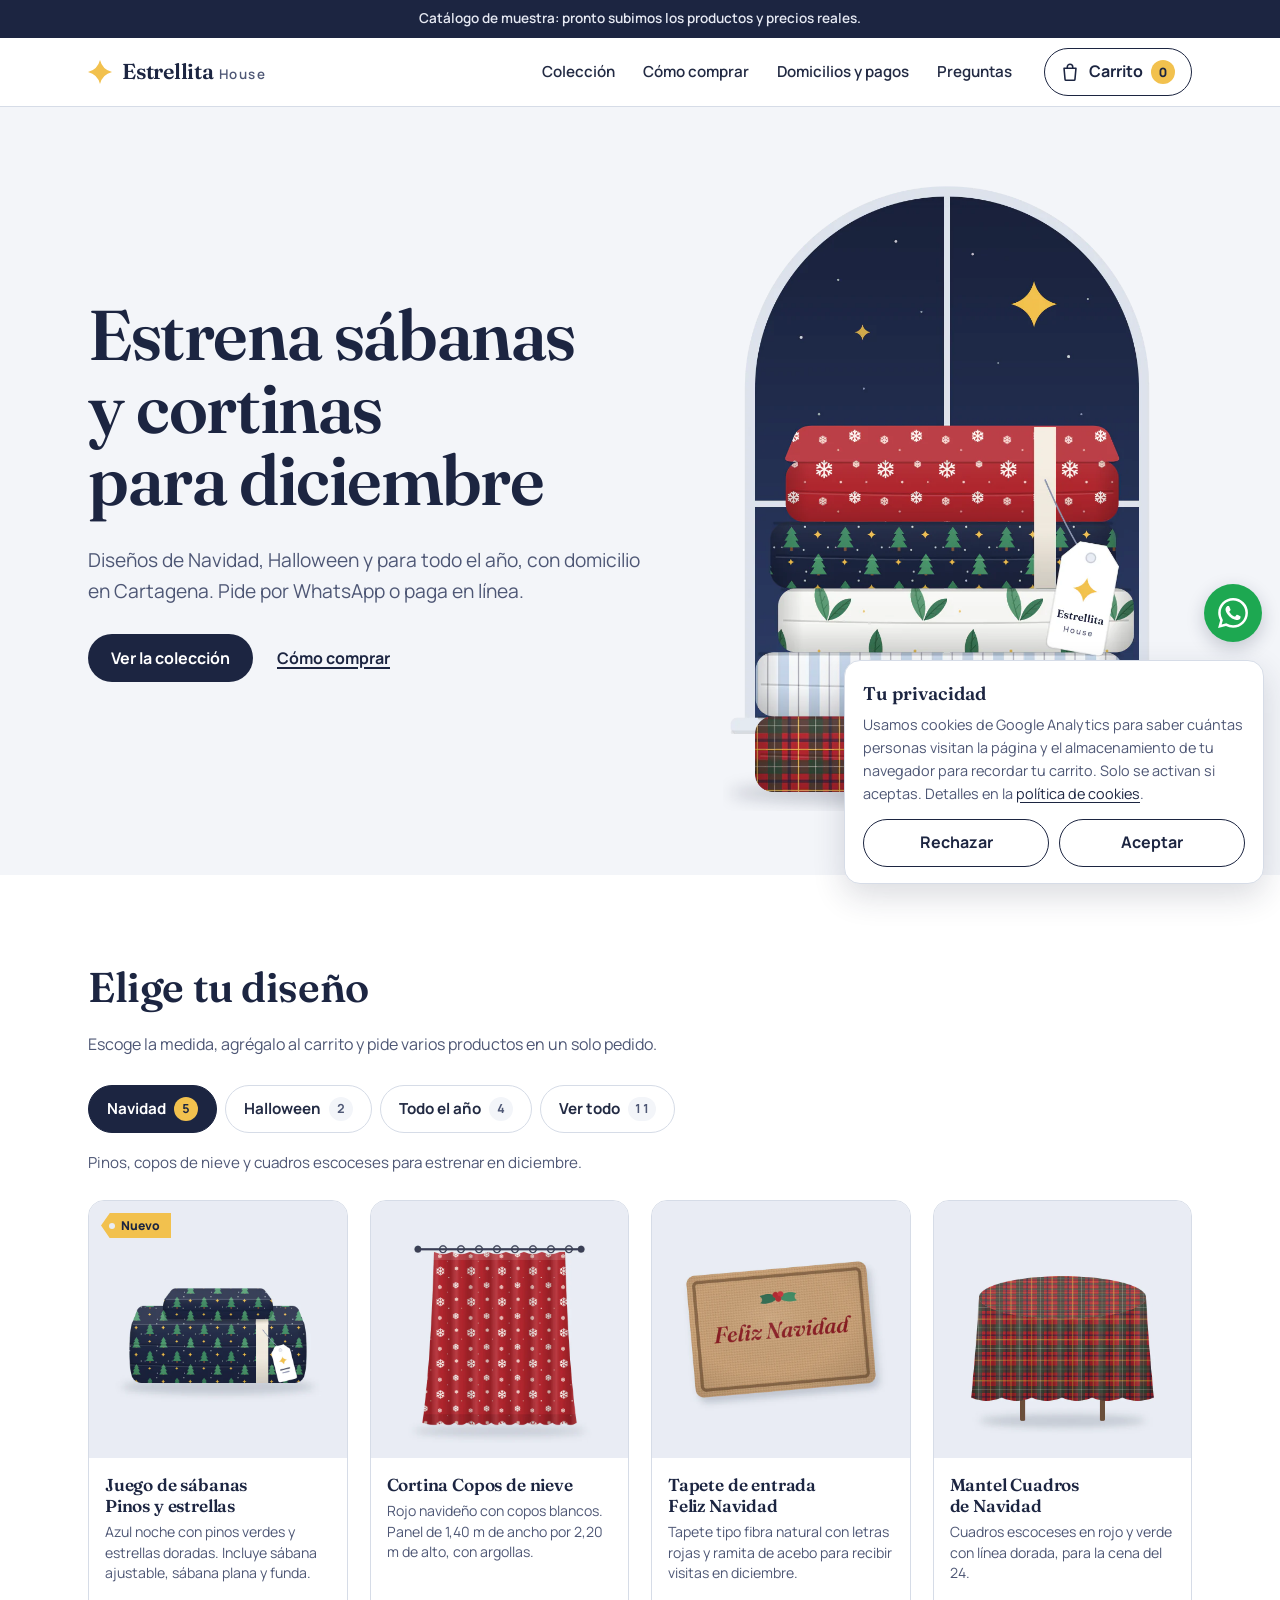
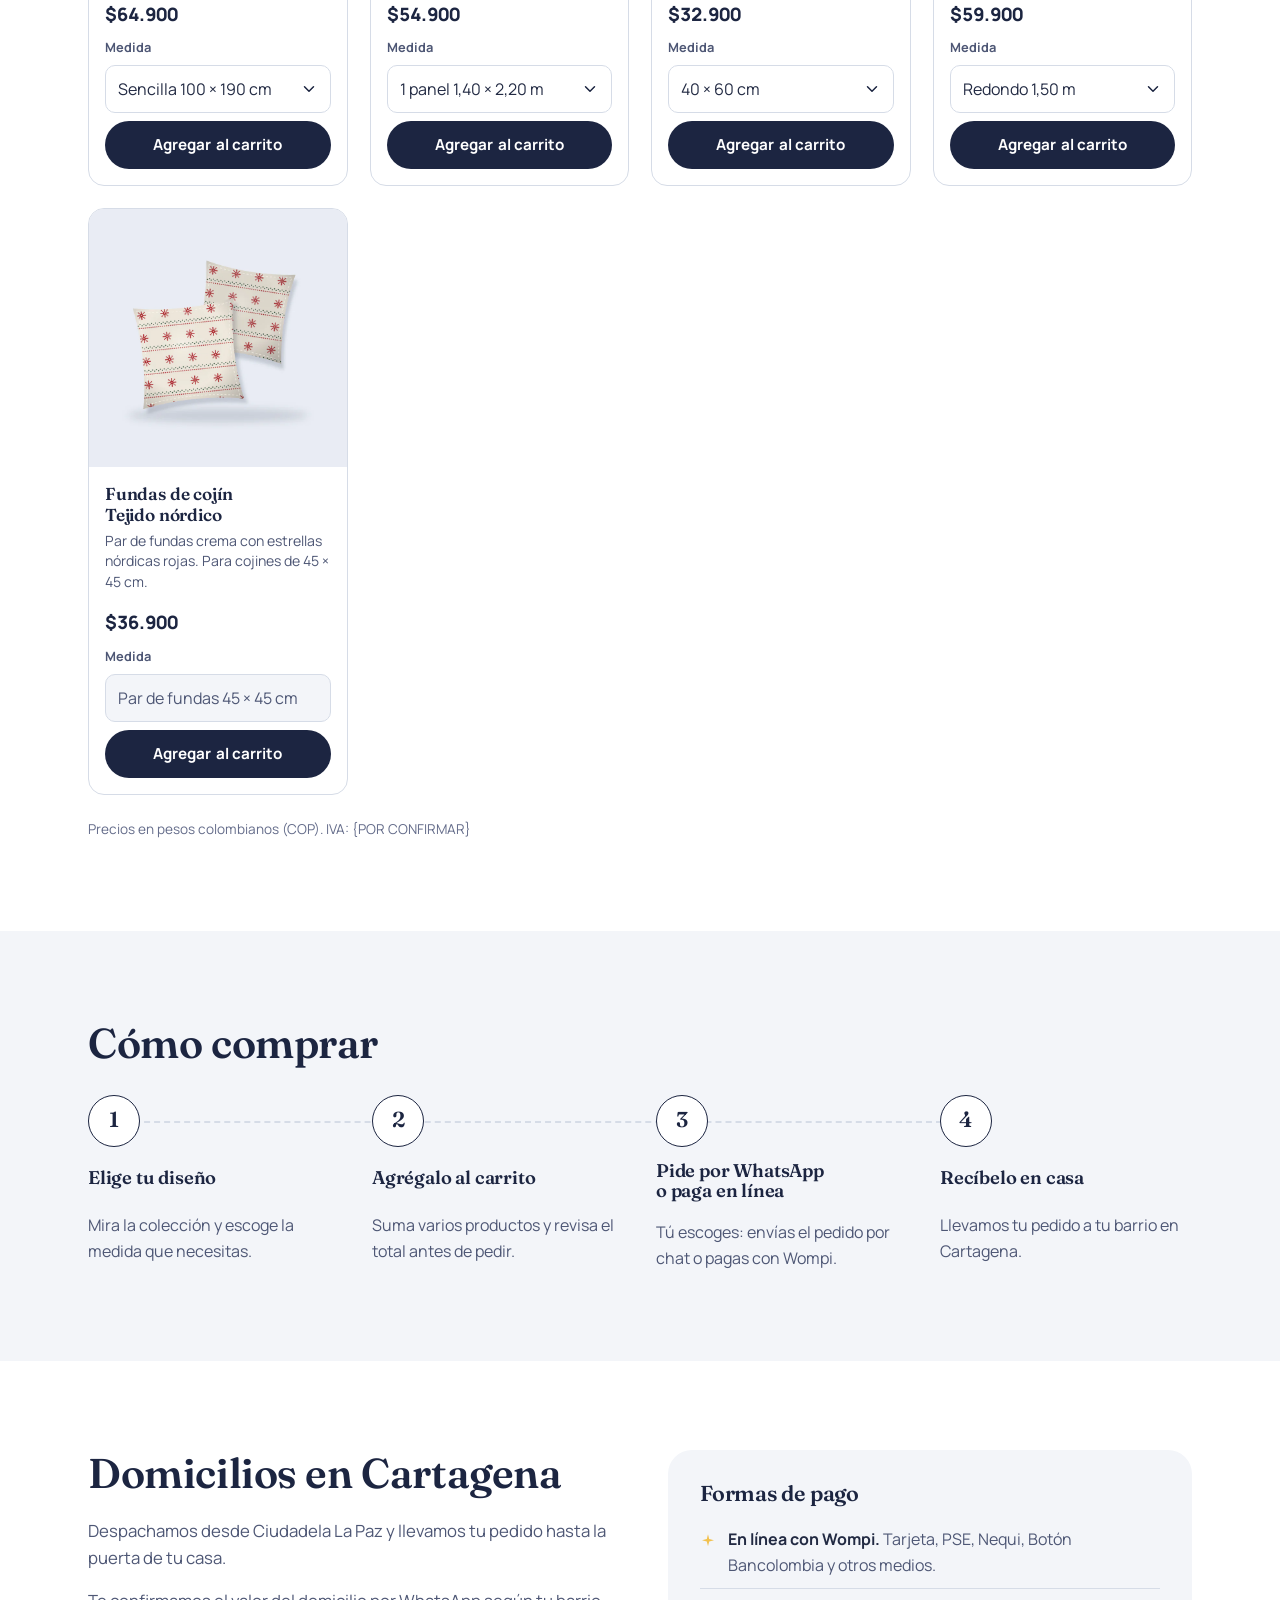
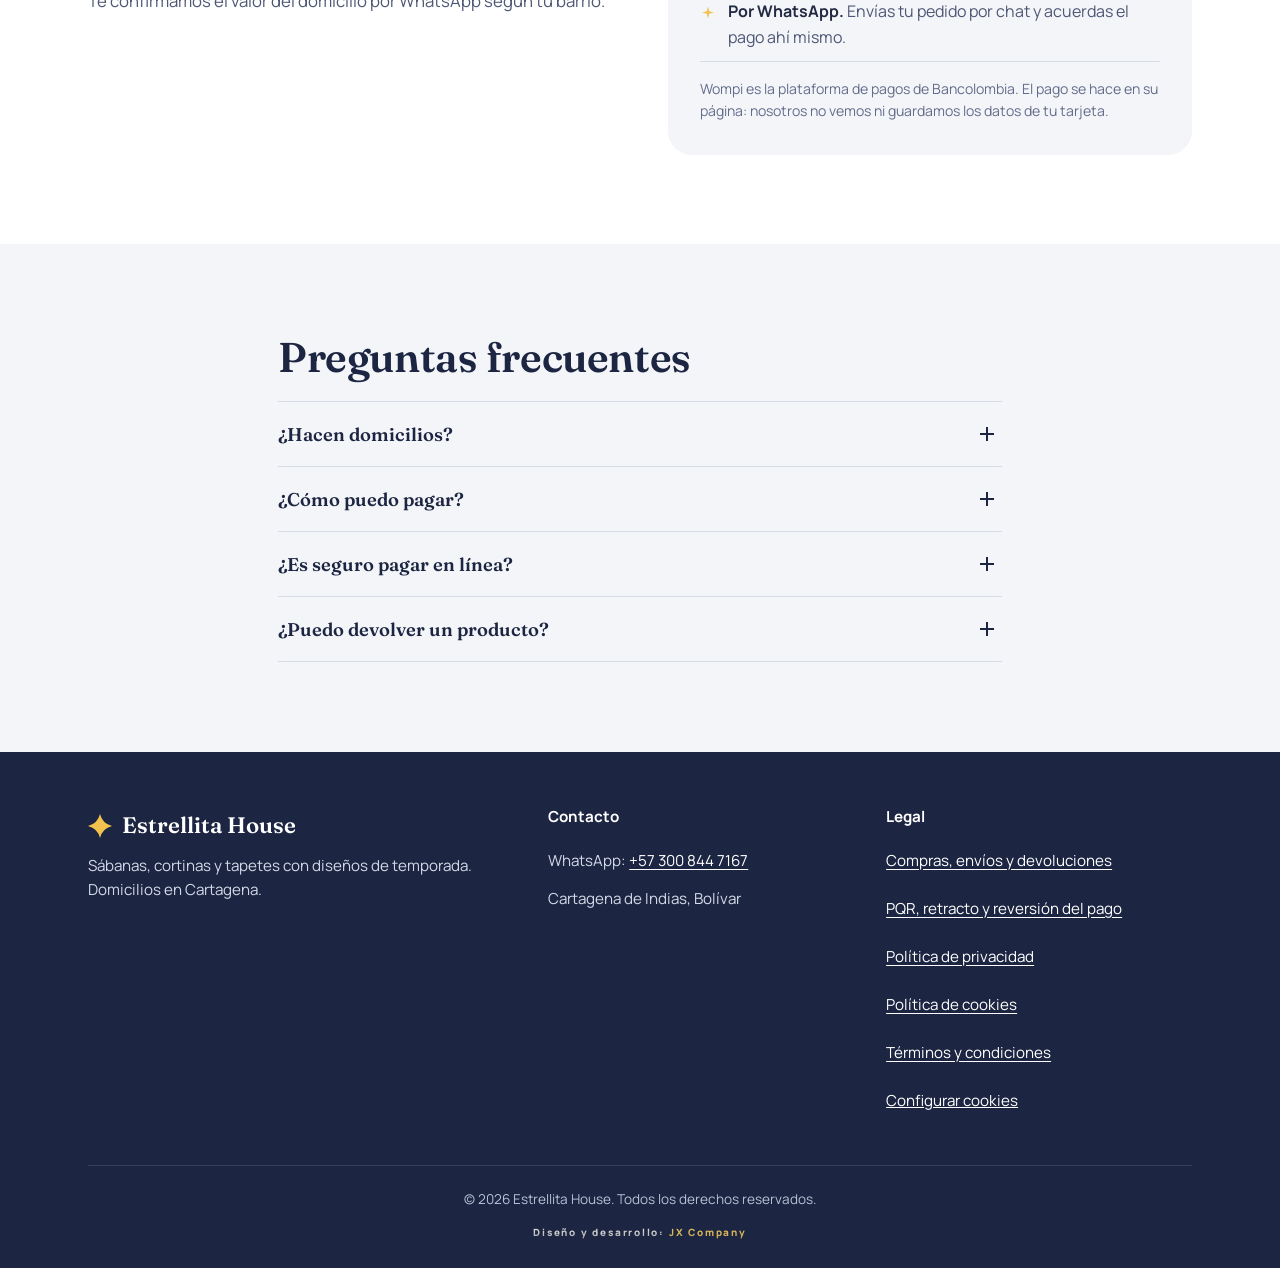
==== commit be08ad24: "Revisión móvil: dominio real, bug de WhatsApp doble y ajustes responsive - Dominio: todo apuntaba a " ====
--- a/index.html
+++ b/index.html
@@ -15,7 +15,7 @@
   <!-- Mientras el catálogo sea de muestra va "noindex". functions/index.js lo cambia
        solo a "index, follow…" cuando se apaga el Modo muestra en el administrador. -->
   <meta name="robots" content="noindex, nofollow">
-  <link rel="canonical" href="https://estrellita-house.pages.dev/">
+  <link rel="canonical" href="https://star-home-shop.pages.dev/">
   <meta name="theme-color" content="#1C2541">
 
   <!-- Vista previa al compartir (WhatsApp, Instagram, Facebook…). og:image SIEMPRE absoluta. -->
@@ -24,8 +24,8 @@
   <meta property="og:locale" content="es_CO">
   <meta property="og:title" content="Estrellita House | Sábanas, cortinas y tapetes en Cartagena">
   <meta property="og:description" content="Diseños de Navidad, Halloween y para todo el año, con domicilio en Cartagena. Pide por WhatsApp o paga en línea.">
-  <meta property="og:url" content="https://estrellita-house.pages.dev/">
-  <meta property="og:image" content="https://estrellita-house.pages.dev/img/og-estrellita-house-cartagena.webp">
+  <meta property="og:url" content="https://star-home-shop.pages.dev/">
+  <meta property="og:image" content="https://star-home-shop.pages.dev/img/og-estrellita-house-cartagena.webp">
   <meta property="og:image:type" content="image/webp">
   <meta property="og:image:width" content="1200">
   <meta property="og:image:height" content="630">
@@ -33,7 +33,7 @@
   <meta name="twitter:card" content="summary_large_image">
   <meta name="twitter:title" content="Estrellita House | Sábanas, cortinas y tapetes en Cartagena">
   <meta name="twitter:description" content="Diseños de temporada para tu hogar, con domicilio en Cartagena.">
-  <meta name="twitter:image" content="https://estrellita-house.pages.dev/img/og-estrellita-house-cartagena.webp">
+  <meta name="twitter:image" content="https://star-home-shop.pages.dev/img/og-estrellita-house-cartagena.webp">
 
   <!-- Zona de cobertura (no hay local abierto al público, por eso no van coordenadas exactas) -->
   <meta name="geo.region" content="CO-BOL">
@@ -63,20 +63,20 @@
     "@graph": [
       {
         "@type": "WebSite",
-        "@id": "https://estrellita-house.pages.dev/#sitio",
-        "url": "https://estrellita-house.pages.dev/",
+        "@id": "https://star-home-shop.pages.dev/#sitio",
+        "url": "https://star-home-shop.pages.dev/",
         "name": "Estrellita House",
         "inLanguage": "es-CO",
-        "publisher": { "@id": "https://estrellita-house.pages.dev/#tienda" }
+        "publisher": { "@id": "https://star-home-shop.pages.dev/#tienda" }
       },
       {
         "@type": "HomeGoodsStore",
-        "@id": "https://estrellita-house.pages.dev/#tienda",
+        "@id": "https://star-home-shop.pages.dev/#tienda",
         "name": "Estrellita House",
-        "url": "https://estrellita-house.pages.dev/",
+        "url": "https://star-home-shop.pages.dev/",
         "description": "Tienda de sábanas, cortinas, tapetes y decoración de temporada para el hogar, con domicilio en Cartagena.",
-        "logo": "https://estrellita-house.pages.dev/img/logo-estrellita-house.webp",
-        "image": "https://estrellita-house.pages.dev/img/og-estrellita-house-cartagena.webp",
+        "logo": "https://star-home-shop.pages.dev/img/logo-estrellita-house.webp",
+        "image": "https://star-home-shop.pages.dev/img/og-estrellita-house-cartagena.webp",
         "telephone": "+57 300 844 7167",
         "priceRange": "$$",
         "currenciesAccepted": "COP",
@@ -124,7 +124,7 @@
   }
   </script>
   <!-- JSON-LD de productos (ItemList → Product → offers → Offer). Lo regenera functions/index.js -->
-  <script type="application/ld+json" id="jsonld-productos">{"@context":"https://schema.org","@type":"ItemList","name":"Catálogo de Estrellita House","itemListElement":[{"@type":"ListItem","position":1,"item":{"@type":"Product","@id":"https://estrellita-house.pages.dev/#producto-p-sabanas-pinos-estrellas","name":"Juego de sábanas Pinos y estrellas","description":"Azul noche con pinos verdes y estrellas doradas. Incluye sábana ajustable, sábana plana y funda.","image":"https://estrellita-house.pages.dev/img/productos/sabanas-pinos-y-estrellas-navidad.webp","category":"Sábanas","offers":[{"@type":"Offer","name":"Sencilla 100 × 190 cm","price":"64900","priceCurrency":"COP","availability":"https://schema.org/InStock","itemCondition":"https://schema.org/NewCondition","url":"https://estrellita-house.pages.dev/#producto-p-sabanas-pinos-estrellas","seller":{"@id":"https://estrellita-house.pages.dev/#tienda"}},{"@type":"Offer","name":"Semidoble 120 × 190 cm","price":"74900","priceCurrency":"COP","availability":"https://schema.org/InStock","itemCondition":"https://schema.org/NewCondition","url":"https://estrellita-house.pages.dev/#producto-p-sabanas-pinos-estrellas","seller":{"@id":"https://estrellita-house.pages.dev/#tienda"}},{"@type":"Offer","name":"Doble 140 × 190 cm","price":"84900","priceCurrency":"COP","availability":"https://schema.org/InStock","itemCondition":"https://schema.org/NewCondition","url":"https://estrellita-house.pages.dev/#producto-p-sabanas-pinos-estrellas","seller":{"@id":"https://estrellita-house.pages.dev/#tienda"}},{"@type":"Offer","name":"Queen 160 × 190 cm","price":"94900","priceCurrency":"COP","availability":"https://schema.org/InStock","itemCondition":"https://schema.org/NewCondition","url":"https://estrellita-house.pages.dev/#producto-p-sabanas-pinos-estrellas","seller":{"@id":"https://estrellita-house.pages.dev/#tienda"}}]}},{"@type":"ListItem","position":2,"item":{"@type":"Product","@id":"https://estrellita-house.pages.dev/#producto-p-cortina-copos-nieve","name":"Cortina Copos de nieve","description":"Rojo navideño con copos blancos. Panel de 1,40 m de ancho por 2,20 m de alto, con argollas.","image":"https://estrellita-house.pages.dev/img/productos/cortina-copos-de-nieve-navidad.webp","category":"Cortinas","offers":[{"@type":"Offer","name":"1 panel 1,40 × 2,20 m","price":"54900","priceCurrency":"COP","availability":"https://schema.org/InStock","itemCondition":"https://schema.org/NewCondition","url":"https://estrellita-house.pages.dev/#producto-p-cortina-copos-nieve","seller":{"@id":"https://estrellita-house.pages.dev/#tienda"}},{"@type":"Offer","name":"Par de paneles 2,80 × 2,20 m","price":"99900","priceCurrency":"COP","availability":"https://schema.org/InStock","itemCondition":"https://schema.org/NewCondition","url":"https://estrellita-house.pages.dev/#producto-p-cortina-copos-nieve","seller":{"@id":"https://estrellita-house.pages.dev/#tienda"}}]}},{"@type":"ListItem","position":3,"item":{"@type":"Product","@id":"https://estrellita-house.pages.dev/#producto-p-tapete-feliz-navidad","name":"Tapete de entrada Feliz Navidad","description":"Tapete tipo fibra natural con letras rojas y ramita de acebo para recibir visitas en diciembre.","image":"https://estrellita-house.pages.dev/img/productos/tapete-entrada-feliz-navidad.webp","category":"Tapetes","offers":[{"@type":"Offer","name":"40 × 60 cm","price":"32900","priceCurrency":"COP","availability":"https://schema.org/InStock","itemCondition":"https://schema.org/NewCondition","url":"https://estrellita-house.pages.dev/#producto-p-tapete-feliz-navidad","seller":{"@id":"https://estrellita-house.pages.dev/#tienda"}},{"@type":"Offer","name":"60 × 90 cm","price":"49900","priceCurrency":"COP","availability":"https://schema.org/InStock","itemCondition":"https://schema.org/NewCondition","url":"https://estrellita-house.pages.dev/#producto-p-tapete-feliz-navidad","seller":{"@id":"https://estrellita-house.pages.dev/#tienda"}}]}},{"@type":"ListItem","position":4,"item":{"@type":"Product","@id":"https://estrellita-house.pages.dev/#producto-p-mantel-cuadros-navidad","name":"Mantel Cuadros de Navidad","description":"Cuadros escoceses en rojo y verde con línea dorada, para la cena del 24.","image":"https://estrellita-house.pages.dev/img/productos/mantel-cuadros-de-navidad.webp","category":"Manteles","offers":[{"@type":"Offer","name":"Redondo 1,50 m","price":"59900","priceCurrency":"COP","availability":"https://schema.org/InStock","itemCondition":"https://schema.org/NewCondition","url":"https://estrellita-house.pages.dev/#producto-p-mantel-cuadros-navidad","seller":{"@id":"https://estrellita-house.pages.dev/#tienda"}},{"@type":"Offer","name":"Rectangular 1,50 × 2,20 m","price":"69900","priceCurrency":"COP","availability":"https://schema.org/InStock","itemCondition":"https://schema.org/NewCondition","url":"https://estrellita-house.pages.dev/#producto-p-mantel-cuadros-navidad","seller":{"@id":"https://estrellita-house.pages.dev/#tienda"}}]}},{"@type":"ListItem","position":5,"item":{"@type":"Product","@id":"https://estrellita-house.pages.dev/#producto-p-cojines-tejido-nordico","name":"Fundas de cojín Tejido nórdico","description":"Par de fundas crema con estrellas nórdicas rojas. Para cojines de 45 × 45 cm.","image":"https://estrellita-house.pages.dev/img/productos/fundas-cojin-tejido-nordico.webp","category":"Cojines","offers":[{"@type":"Offer","name":"Par de fundas 45 × 45 cm","price":"36900","priceCurrency":"COP","availability":"https://schema.org/InStock","itemCondition":"https://schema.org/NewCondition","url":"https://estrellita-house.pages.dev/#producto-p-cojines-tejido-nordico","seller":{"@id":"https://estrellita-house.pages.dev/#tienda"}}]}},{"@type":"ListItem","position":6,"item":{"@type":"Product","@id":"https://estrellita-house.pages.dev/#producto-p-sabanas-calabazas","name":"Juego de sábanas Calabazas","description":"Fondo carbón con calabazas naranja, murciélagos y lunas. Incluye sábana ajustable, sábana plana y funda.","image":"https://estrellita-house.pages.dev/img/productos/sabanas-calabazas-halloween.webp","category":"Sábanas","offers":[{"@type":"Offer","name":"Sencilla 100 × 190 cm","price":"59900","priceCurrency":"COP","availability":"https://schema.org/InStock","itemCondition":"https://schema.org/NewCondition","url":"https://estrellita-house.pages.dev/#producto-p-sabanas-calabazas","seller":{"@id":"https://estrellita-house.pages.dev/#tienda"}},{"@type":"Offer","name":"Semidoble 120 × 190 cm","price":"69900","priceCurrency":"COP","availability":"https://schema.org/InStock","itemCondition":"https://schema.org/NewCondition","url":"https://estrellita-house.pages.dev/#producto-p-sabanas-calabazas","seller":{"@id":"https://estrellita-house.pages.dev/#tienda"}},{"@type":"Offer","name":"Doble 140 × 190 cm","price":"79900","priceCurrency":"COP","availability":"https://schema.org/InStock","itemCondition":"https://schema.org/NewCondition","url":"https://estrellita-house.pages.dev/#producto-p-sabanas-calabazas","seller":{"@id":"https://estrellita-house.pages.dev/#tienda"}}]}},{"@type":"ListItem","position":7,"item":{"@type":"Product","@id":"https://estrellita-house.pages.dev/#producto-p-tapete-boo","name":"Tapete de entrada Boo!","description":"Negro con letras naranja y dos fantasmitas. Para la puerta en la noche de brujas.","image":"https://estrellita-house.pages.dev/img/productos/tapete-entrada-boo-halloween.webp","category":"Tapetes","offers":[{"@type":"Offer","name":"40 × 60 cm","price":"29900","priceCurrency":"COP","availability":"https://schema.org/InStock","itemCondition":"https://schema.org/NewCondition","url":"https://estrellita-house.pages.dev/#producto-p-tapete-boo","seller":{"@id":"https://estrellita-house.pages.dev/#tienda"}}]}},{"@type":"ListItem","position":8,"item":{"@type":"Product","@id":"https://estrellita-house.pages.dev/#producto-p-sabanas-rayas-suaves","name":"Juego de sábanas Rayas suaves","description":"Blanco con rayas azul cielo. Incluye sábana ajustable, sábana plana y funda.","image":"https://estrellita-house.pages.dev/img/productos/sabanas-rayas-suaves.webp","category":"Sábanas","offers":[{"@type":"Offer","name":"Sencilla 100 × 190 cm","price":"59900","priceCurrency":"COP","availability":"https://schema.org/InStock","itemCondition":"https://schema.org/NewCondition","url":"https://estrellita-house.pages.dev/#producto-p-sabanas-rayas-suaves","seller":{"@id":"https://estrellita-house.pages.dev/#tienda"}},{"@type":"Offer","name":"Semidoble 120 × 190 cm","price":"69900","priceCurrency":"COP","availability":"https://schema.org/InStock","itemCondition":"https://schema.org/NewCondition","url":"https://estrellita-house.pages.dev/#producto-p-sabanas-rayas-suaves","seller":{"@id":"https://estrellita-house.pages.dev/#tienda"}},{"@type":"Offer","name":"Doble 140 × 190 cm","price":"79900","priceCurrency":"COP","availability":"https://schema.org/InStock","itemCondition":"https://schema.org/NewCondition","url":"https://estrellita-house.pages.dev/#producto-p-sabanas-rayas-suaves","seller":{"@id":"https://estrellita-house.pages.dev/#tienda"}},{"@type":"Offer","name":"Queen 160 × 190 cm","price":"89900","priceCurrency":"COP","availability":"https://schema.org/InStock","itemCondition":"https://schema.org/NewCondition","url":"https://estrellita-house.pages.dev/#producto-p-sabanas-rayas-suaves","seller":{"@id":"https://estrellita-house.pages.dev/#tienda"}}]}},{"@type":"ListItem","position":9,"item":{"@type":"Product","@id":"https://estrellita-house.pages.dev/#producto-p-cortina-lino-arena","name":"Cortina blackout Lino arena","description":"Color arena con textura de lino que oscurece la habitación. Panel de 1,40 × 2,20 m.","image":"https://estrellita-house.pages.dev/img/productos/cortina-blackout-lino-arena.webp","category":"Cortinas","offers":[{"@type":"Offer","name":"1 panel 1,40 × 2,20 m","price":"64900","priceCurrency":"COP","availability":"https://schema.org/InStock","itemCondition":"https://schema.org/NewCondition","url":"https://estrellita-house.pages.dev/#producto-p-cortina-lino-arena","seller":{"@id":"https://estrellita-house.pages.dev/#tienda"}},{"@type":"Offer","name":"Par de paneles 2,80 × 2,20 m","price":"119900","priceCurrency":"COP","availability":"https://schema.org/InStock","itemCondition":"https://schema.org/NewCondition","url":"https://estrellita-house.pages.dev/#producto-p-cortina-lino-arena","seller":{"@id":"https://estrellita-house.pages.dev/#tienda"}}]}},{"@type":"ListItem","position":10,"item":{"@type":"Product","@id":"https://estrellita-house.pages.dev/#producto-p-tapete-bano-algodon-nube","name":"Tapete de baño Algodón nube","description":"Azul nube, suave y acolchado, con borde blanco.","image":"https://estrellita-house.pages.dev/img/productos/tapete-bano-algodon-nube.webp","category":"Tapetes","offers":[{"@type":"Offer","name":"45 × 70 cm","price":"27900","priceCurrency":"COP","availability":"https://schema.org/InStock","itemCondition":"https://schema.org/NewCondition","url":"https://estrellita-house.pages.dev/#producto-p-tapete-bano-algodon-nube","seller":{"@id":"https://estrellita-house.pages.dev/#tienda"}}]}},{"@type":"ListItem","position":11,"item":{"@type":"Product","@id":"https://estrellita-house.pages.dev/#producto-p-sabanas-hojas-palma","name":"Juego de sábanas Hojas de palma","description":"Blanco con hojas de palma verdes. Incluye sábana ajustable, sábana plana y funda.","image":"https://estrellita-house.pages.dev/img/productos/sabanas-hojas-de-palma.webp","category":"Sábanas","offers":[{"@type":"Offer","name":"Sencilla 100 × 190 cm","price":"62900","priceCurrency":"COP","availability":"https://schema.org/InStock","itemCondition":"https://schema.org/NewCondition","url":"https://estrellita-house.pages.dev/#producto-p-sabanas-hojas-palma","seller":{"@id":"https://estrellita-house.pages.dev/#tienda"}},{"@type":"Offer","name":"Semidoble 120 × 190 cm","price":"72900","priceCurrency":"COP","availability":"https://schema.org/InStock","itemCondition":"https://schema.org/NewCondition","url":"https://estrellita-house.pages.dev/#producto-p-sabanas-hojas-palma","seller":{"@id":"https://estrellita-house.pages.dev/#tienda"}},{"@type":"Offer","name":"Doble 140 × 190 cm","price":"82900","priceCurrency":"COP","availability":"https://schema.org/InStock","itemCondition":"https://schema.org/NewCondition","url":"https://estrellita-house.pages.dev/#producto-p-sabanas-hojas-palma","seller":{"@id":"https://estrellita-house.pages.dev/#tienda"}},{"@type":"Offer","name":"Queen 160 × 190 cm","price":"92900","priceCurrency":"COP","availability":"https://schema.org/InStock","itemCondition":"https://schema.org/NewCondition","url":"https://estrellita-house.pages.dev/#producto-p-sabanas-hojas-palma","seller":{"@id":"https://estrellita-house.pages.dev/#tienda"}}]}}]}</script>
+  <script type="application/ld+json" id="jsonld-productos">{"@context":"https://schema.org","@type":"ItemList","name":"Catálogo de Estrellita House","itemListElement":[{"@type":"ListItem","position":1,"item":{"@type":"Product","@id":"https://star-home-shop.pages.dev/#producto-p-sabanas-pinos-estrellas","name":"Juego de sábanas Pinos y estrellas","description":"Azul noche con pinos verdes y estrellas doradas. Incluye sábana ajustable, sábana plana y funda.","image":"https://star-home-shop.pages.dev/img/productos/sabanas-pinos-y-estrellas-navidad.webp","category":"Sábanas","offers":[{"@type":"Offer","name":"Sencilla 100 × 190 cm","price":"64900","priceCurrency":"COP","availability":"https://schema.org/InStock","itemCondition":"https://schema.org/NewCondition","url":"https://star-home-shop.pages.dev/#producto-p-sabanas-pinos-estrellas","seller":{"@id":"https://star-home-shop.pages.dev/#tienda"}},{"@type":"Offer","name":"Semidoble 120 × 190 cm","price":"74900","priceCurrency":"COP","availability":"https://schema.org/InStock","itemCondition":"https://schema.org/NewCondition","url":"https://star-home-shop.pages.dev/#producto-p-sabanas-pinos-estrellas","seller":{"@id":"https://star-home-shop.pages.dev/#tienda"}},{"@type":"Offer","name":"Doble 140 × 190 cm","price":"84900","priceCurrency":"COP","availability":"https://schema.org/InStock","itemCondition":"https://schema.org/NewCondition","url":"https://star-home-shop.pages.dev/#producto-p-sabanas-pinos-estrellas","seller":{"@id":"https://star-home-shop.pages.dev/#tienda"}},{"@type":"Offer","name":"Queen 160 × 190 cm","price":"94900","priceCurrency":"COP","availability":"https://schema.org/InStock","itemCondition":"https://schema.org/NewCondition","url":"https://star-home-shop.pages.dev/#producto-p-sabanas-pinos-estrellas","seller":{"@id":"https://star-home-shop.pages.dev/#tienda"}}]}},{"@type":"ListItem","position":2,"item":{"@type":"Product","@id":"https://star-home-shop.pages.dev/#producto-p-cortina-copos-nieve","name":"Cortina Copos de nieve","description":"Rojo navideño con copos blancos. Panel de 1,40 m de ancho por 2,20 m de alto, con argollas.","image":"https://star-home-shop.pages.dev/img/productos/cortina-copos-de-nieve-navidad.webp","category":"Cortinas","offers":[{"@type":"Offer","name":"1 panel 1,40 × 2,20 m","price":"54900","priceCurrency":"COP","availability":"https://schema.org/InStock","itemCondition":"https://schema.org/NewCondition","url":"https://star-home-shop.pages.dev/#producto-p-cortina-copos-nieve","seller":{"@id":"https://star-home-shop.pages.dev/#tienda"}},{"@type":"Offer","name":"Par de paneles 2,80 × 2,20 m","price":"99900","priceCurrency":"COP","availability":"https://schema.org/InStock","itemCondition":"https://schema.org/NewCondition","url":"https://star-home-shop.pages.dev/#producto-p-cortina-copos-nieve","seller":{"@id":"https://star-home-shop.pages.dev/#tienda"}}]}},{"@type":"ListItem","position":3,"item":{"@type":"Product","@id":"https://star-home-shop.pages.dev/#producto-p-tapete-feliz-navidad","name":"Tapete de entrada Feliz Navidad","description":"Tapete tipo fibra natural con letras rojas y ramita de acebo para recibir visitas en diciembre.","image":"https://star-home-shop.pages.dev/img/productos/tapete-entrada-feliz-navidad.webp","category":"Tapetes","offers":[{"@type":"Offer","name":"40 × 60 cm","price":"32900","priceCurrency":"COP","availability":"https://schema.org/InStock","itemCondition":"https://schema.org/NewCondition","url":"https://star-home-shop.pages.dev/#producto-p-tapete-feliz-navidad","seller":{"@id":"https://star-home-shop.pages.dev/#tienda"}},{"@type":"Offer","name":"60 × 90 cm","price":"49900","priceCurrency":"COP","availability":"https://schema.org/InStock","itemCondition":"https://schema.org/NewCondition","url":"https://star-home-shop.pages.dev/#producto-p-tapete-feliz-navidad","seller":{"@id":"https://star-home-shop.pages.dev/#tienda"}}]}},{"@type":"ListItem","position":4,"item":{"@type":"Product","@id":"https://star-home-shop.pages.dev/#producto-p-mantel-cuadros-navidad","name":"Mantel Cuadros de Navidad","description":"Cuadros escoceses en rojo y verde con línea dorada, para la cena del 24.","image":"https://star-home-shop.pages.dev/img/productos/mantel-cuadros-de-navidad.webp","category":"Manteles","offers":[{"@type":"Offer","name":"Redondo 1,50 m","price":"59900","priceCurrency":"COP","availability":"https://schema.org/InStock","itemCondition":"https://schema.org/NewCondition","url":"https://star-home-shop.pages.dev/#producto-p-mantel-cuadros-navidad","seller":{"@id":"https://star-home-shop.pages.dev/#tienda"}},{"@type":"Offer","name":"Rectangular 1,50 × 2,20 m","price":"69900","priceCurrency":"COP","availability":"https://schema.org/InStock","itemCondition":"https://schema.org/NewCondition","url":"https://star-home-shop.pages.dev/#producto-p-mantel-cuadros-navidad","seller":{"@id":"https://star-home-shop.pages.dev/#tienda"}}]}},{"@type":"ListItem","position":5,"item":{"@type":"Product","@id":"https://star-home-shop.pages.dev/#producto-p-cojines-tejido-nordico","name":"Fundas de cojín Tejido nórdico","description":"Par de fundas crema con estrellas nórdicas rojas. Para cojines de 45 × 45 cm.","image":"https://star-home-shop.pages.dev/img/productos/fundas-cojin-tejido-nordico.webp","category":"Cojines","offers":[{"@type":"Offer","name":"Par de fundas 45 × 45 cm","price":"36900","priceCurrency":"COP","availability":"https://schema.org/InStock","itemCondition":"https://schema.org/NewCondition","url":"https://star-home-shop.pages.dev/#producto-p-cojines-tejido-nordico","seller":{"@id":"https://star-home-shop.pages.dev/#tienda"}}]}},{"@type":"ListItem","position":6,"item":{"@type":"Product","@id":"https://star-home-shop.pages.dev/#producto-p-sabanas-calabazas","name":"Juego de sábanas Calabazas","description":"Fondo carbón con calabazas naranja, murciélagos y lunas. Incluye sábana ajustable, sábana plana y funda.","image":"https://star-home-shop.pages.dev/img/productos/sabanas-calabazas-halloween.webp","category":"Sábanas","offers":[{"@type":"Offer","name":"Sencilla 100 × 190 cm","price":"59900","priceCurrency":"COP","availability":"https://schema.org/InStock","itemCondition":"https://schema.org/NewCondition","url":"https://star-home-shop.pages.dev/#producto-p-sabanas-calabazas","seller":{"@id":"https://star-home-shop.pages.dev/#tienda"}},{"@type":"Offer","name":"Semidoble 120 × 190 cm","price":"69900","priceCurrency":"COP","availability":"https://schema.org/InStock","itemCondition":"https://schema.org/NewCondition","url":"https://star-home-shop.pages.dev/#producto-p-sabanas-calabazas","seller":{"@id":"https://star-home-shop.pages.dev/#tienda"}},{"@type":"Offer","name":"Doble 140 × 190 cm","price":"79900","priceCurrency":"COP","availability":"https://schema.org/InStock","itemCondition":"https://schema.org/NewCondition","url":"https://star-home-shop.pages.dev/#producto-p-sabanas-calabazas","seller":{"@id":"https://star-home-shop.pages.dev/#tienda"}}]}},{"@type":"ListItem","position":7,"item":{"@type":"Product","@id":"https://star-home-shop.pages.dev/#producto-p-tapete-boo","name":"Tapete de entrada Boo!","description":"Negro con letras naranja y dos fantasmitas. Para la puerta en la noche de brujas.","image":"https://star-home-shop.pages.dev/img/productos/tapete-entrada-boo-halloween.webp","category":"Tapetes","offers":[{"@type":"Offer","name":"40 × 60 cm","price":"29900","priceCurrency":"COP","availability":"https://schema.org/InStock","itemCondition":"https://schema.org/NewCondition","url":"https://star-home-shop.pages.dev/#producto-p-tapete-boo","seller":{"@id":"https://star-home-shop.pages.dev/#tienda"}}]}},{"@type":"ListItem","position":8,"item":{"@type":"Product","@id":"https://star-home-shop.pages.dev/#producto-p-sabanas-rayas-suaves","name":"Juego de sábanas Rayas suaves","description":"Blanco con rayas azul cielo. Incluye sábana ajustable, sábana plana y funda.","image":"https://star-home-shop.pages.dev/img/productos/sabanas-rayas-suaves.webp","category":"Sábanas","offers":[{"@type":"Offer","name":"Sencilla 100 × 190 cm","price":"59900","priceCurrency":"COP","availability":"https://schema.org/InStock","itemCondition":"https://schema.org/NewCondition","url":"https://star-home-shop.pages.dev/#producto-p-sabanas-rayas-suaves","seller":{"@id":"https://star-home-shop.pages.dev/#tienda"}},{"@type":"Offer","name":"Semidoble 120 × 190 cm","price":"69900","priceCurrency":"COP","availability":"https://schema.org/InStock","itemCondition":"https://schema.org/NewCondition","url":"https://star-home-shop.pages.dev/#producto-p-sabanas-rayas-suaves","seller":{"@id":"https://star-home-shop.pages.dev/#tienda"}},{"@type":"Offer","name":"Doble 140 × 190 cm","price":"79900","priceCurrency":"COP","availability":"https://schema.org/InStock","itemCondition":"https://schema.org/NewCondition","url":"https://star-home-shop.pages.dev/#producto-p-sabanas-rayas-suaves","seller":{"@id":"https://star-home-shop.pages.dev/#tienda"}},{"@type":"Offer","name":"Queen 160 × 190 cm","price":"89900","priceCurrency":"COP","availability":"https://schema.org/InStock","itemCondition":"https://schema.org/NewCondition","url":"https://star-home-shop.pages.dev/#producto-p-sabanas-rayas-suaves","seller":{"@id":"https://star-home-shop.pages.dev/#tienda"}}]}},{"@type":"ListItem","position":9,"item":{"@type":"Product","@id":"https://star-home-shop.pages.dev/#producto-p-cortina-lino-arena","name":"Cortina blackout Lino arena","description":"Color arena con textura de lino que oscurece la habitación. Panel de 1,40 × 2,20 m.","image":"https://star-home-shop.pages.dev/img/productos/cortina-blackout-lino-arena.webp","category":"Cortinas","offers":[{"@type":"Offer","name":"1 panel 1,40 × 2,20 m","price":"64900","priceCurrency":"COP","availability":"https://schema.org/InStock","itemCondition":"https://schema.org/NewCondition","url":"https://star-home-shop.pages.dev/#producto-p-cortina-lino-arena","seller":{"@id":"https://star-home-shop.pages.dev/#tienda"}},{"@type":"Offer","name":"Par de paneles 2,80 × 2,20 m","price":"119900","priceCurrency":"COP","availability":"https://schema.org/InStock","itemCondition":"https://schema.org/NewCondition","url":"https://star-home-shop.pages.dev/#producto-p-cortina-lino-arena","seller":{"@id":"https://star-home-shop.pages.dev/#tienda"}}]}},{"@type":"ListItem","position":10,"item":{"@type":"Product","@id":"https://star-home-shop.pages.dev/#producto-p-tapete-bano-algodon-nube","name":"Tapete de baño Algodón nube","description":"Azul nube, suave y acolchado, con borde blanco.","image":"https://star-home-shop.pages.dev/img/productos/tapete-bano-algodon-nube.webp","category":"Tapetes","offers":[{"@type":"Offer","name":"45 × 70 cm","price":"27900","priceCurrency":"COP","availability":"https://schema.org/InStock","itemCondition":"https://schema.org/NewCondition","url":"https://star-home-shop.pages.dev/#producto-p-tapete-bano-algodon-nube","seller":{"@id":"https://star-home-shop.pages.dev/#tienda"}}]}},{"@type":"ListItem","position":11,"item":{"@type":"Product","@id":"https://star-home-shop.pages.dev/#producto-p-sabanas-hojas-palma","name":"Juego de sábanas Hojas de palma","description":"Blanco con hojas de palma verdes. Incluye sábana ajustable, sábana plana y funda.","image":"https://star-home-shop.pages.dev/img/productos/sabanas-hojas-de-palma.webp","category":"Sábanas","offers":[{"@type":"Offer","name":"Sencilla 100 × 190 cm","price":"62900","priceCurrency":"COP","availability":"https://schema.org/InStock","itemCondition":"https://schema.org/NewCondition","url":"https://star-home-shop.pages.dev/#producto-p-sabanas-hojas-palma","seller":{"@id":"https://star-home-shop.pages.dev/#tienda"}},{"@type":"Offer","name":"Semidoble 120 × 190 cm","price":"72900","priceCurrency":"COP","availability":"https://schema.org/InStock","itemCondition":"https://schema.org/NewCondition","url":"https://star-home-shop.pages.dev/#producto-p-sabanas-hojas-palma","seller":{"@id":"https://star-home-shop.pages.dev/#tienda"}},{"@type":"Offer","name":"Doble 140 × 190 cm","price":"82900","priceCurrency":"COP","availability":"https://schema.org/InStock","itemCondition":"https://schema.org/NewCondition","url":"https://star-home-shop.pages.dev/#producto-p-sabanas-hojas-palma","seller":{"@id":"https://star-home-shop.pages.dev/#tienda"}},{"@type":"Offer","name":"Queen 160 × 190 cm","price":"92900","priceCurrency":"COP","availability":"https://schema.org/InStock","itemCondition":"https://schema.org/NewCondition","url":"https://star-home-shop.pages.dev/#producto-p-sabanas-hojas-palma","seller":{"@id":"https://star-home-shop.pages.dev/#tienda"}}]}}]}</script>
 </head>
 <body>
   <a class="saltar" href="#contenido">Saltar al contenido</a>
--- a/css/styles.css
+++ b/css/styles.css
@@ -151,6 +151,9 @@
   max-width: var(--contenedor);
   margin: 0 auto;
   padding: 0 var(--margen);
+  /* iPhone en horizontal: el contenido no se mete debajo del notch ni de la isla */
+  padding-left: max(var(--margen), env(safe-area-inset-left));
+  padding-right: max(var(--margen), env(safe-area-inset-right));
 }
 .contenedor--estrecho { max-width: 820px; }
 
@@ -180,7 +183,7 @@
 .boton--secundario { background: var(--blanco); color: var(--noche); border-color: var(--noche); }
 .boton--whatsapp { background: var(--blanco); color: var(--whatsapp-texto); border-color: var(--whatsapp); }
 .boton--whatsapp svg { fill: var(--whatsapp); }
-.boton--agregar { width: 100%; background: var(--noche); color: var(--blanco); padding: 12px 14px; font-size: .95rem; }
+.boton--agregar { width: 100%; gap: .3em; background: var(--noche); color: var(--blanco); padding: 12px 14px; font-size: .95rem; }
 .boton--cookies { background: var(--blanco); color: var(--noche); border-color: var(--noche); }
 
 /* Efectos hover solo en dispositivos que de verdad tienen hover */
@@ -227,7 +230,7 @@
 .aviso p {
   max-width: var(--contenedor);
   margin: 0 auto;
-  padding: 8px var(--margen);
+  padding: 8px max(var(--margen), env(safe-area-inset-right)) 8px max(var(--margen), env(safe-area-inset-left));
 }
 
 /* ===========================================================
@@ -776,12 +779,12 @@
   letter-spacing: 0;
 }
 .pie__lista { margin: 0; padding: 0; list-style: none; }
-.pie__lista li { padding: 6px 0; }
+.pie__lista li { padding: 2px 0; }
 .pie__lista a,
 .pie__lista .enlace-boton {
   display: inline-flex;
   align-items: center;
-  min-height: 36px;
+  min-height: 44px;
   color: var(--blanco);
 }
 .pie__base {
@@ -847,6 +850,12 @@
 .wa-flotante svg { width: 30px; height: 30px; fill: var(--blanco); }
 body.carrito-abierto .wa-flotante,
 body.modal-abierto .wa-flotante { visibility: hidden; }
+/* Celular o pantalla bajita (horizontal): mientras el banner de cookies está
+   abierto, el botón flotante se esconde; si no, queda encima del titular.
+   Vuelve apenas la persona acepta o rechaza. */
+@media (max-width: 600px), (max-height: 520px) {
+  body.cookies-abierto .wa-flotante { visibility: hidden; }
+}
 
 /* Fondo oscuro detrás del carrito */
 .carrito-fondo,
@@ -880,7 +889,7 @@
   align-items: center;
   justify-content: space-between;
   gap: 12px;
-  padding: calc(10px + env(safe-area-inset-top)) 12px 10px 20px;
+  padding: calc(10px + env(safe-area-inset-top)) calc(12px + env(safe-area-inset-right)) 10px 20px;
   border-bottom: 1px solid var(--hilo);
 }
 .carrito__titulo { margin: 0; font-size: 1.45rem; }
@@ -901,7 +910,7 @@
   flex: 1;
   overflow-y: auto;
   overscroll-behavior: contain;
-  padding: 16px 20px calc(24px + env(safe-area-inset-bottom));
+  padding: 16px calc(20px + env(safe-area-inset-right)) calc(24px + env(safe-area-inset-bottom)) 20px;
 }
 .carrito__vacio { padding: 40px 0; text-align: center; color: var(--tinta-2); }
 
@@ -1101,8 +1110,8 @@
    =========================================================== */
 .cookies {
   position: fixed;
-  left: 16px;
-  right: 16px;
+  left: max(16px, env(safe-area-inset-left));
+  right: max(16px, env(safe-area-inset-right));
   bottom: calc(16px + env(safe-area-inset-bottom));
   z-index: 75;
   padding: 18px 18px 16px;
@@ -1218,7 +1227,7 @@
     left: 0;
     right: 0;
     display: none;
-    padding: 8px var(--margen) 16px;
+    padding: 8px max(var(--margen), env(safe-area-inset-right)) 16px max(var(--margen), env(safe-area-inset-left));
     border-bottom: 1px solid var(--hilo);
     background: var(--blanco);
     box-shadow: 0 12px 24px rgba(28, 37, 65, .08);
@@ -1226,13 +1235,15 @@
   .menu.abierto { display: block; animation: aparecer .2s ease both; }
   .menu__lista { flex-direction: column; gap: 0; }
   .menu__lista a { width: 100%; padding: 0 8px; border-radius: var(--radio-s); font-size: 1.05rem; }
+  /* el botón flotante de WhatsApp (58px + 18px) no tapa el copyright ni el crédito */
+  .pie { padding-bottom: calc(96px + env(safe-area-inset-bottom)); }
 }
 
 /* Tablet pequeña: 600–767px */
 @media (min-width: 600px) {
   .catalogo { gap: 18px; }
   .producto__info { padding: 16px; }
-  .cookies { left: auto; right: 16px; width: 420px; }
+  .cookies { left: auto; right: max(16px, env(safe-area-inset-right)); width: 420px; }
 }
 
 /* Tablet: 768–900px */
@@ -1299,7 +1310,7 @@
   .producto__medida--fija { padding: 0 10px; }
   .boton--agregar { padding: 10px 8px; font-size: .9rem; }
   .etiqueta-colgante { top: 8px; left: 8px; font-size: .7rem; padding: 4px 9px 4px 18px; }
-  .carrito__cuerpo { padding-left: 16px; padding-right: 16px; }
+  .carrito__cuerpo { padding-left: 16px; padding-right: calc(16px + env(safe-area-inset-right)); }
 }
 
 /* Gama baja (Redmi, Samsung de entrada): ≤380px */
@@ -1315,7 +1326,9 @@
   .producto__medida-label { font-size: .75rem; }
   .item { grid-template-columns: 56px 1fr; }
   .item__foto { width: 56px; height: 56px; }
-  .cookies__botones { grid-template-columns: 1fr; }
+  .cookies { padding: 14px 14px 12px; }
+  .cookies__texto { font-size: .85rem; margin-bottom: 12px; }
+  .cookies .boton { padding: 10px 12px; }
 }
 
 /* Pantallas de 360px o menos: el botón dice solo "Agregar" (el lector de
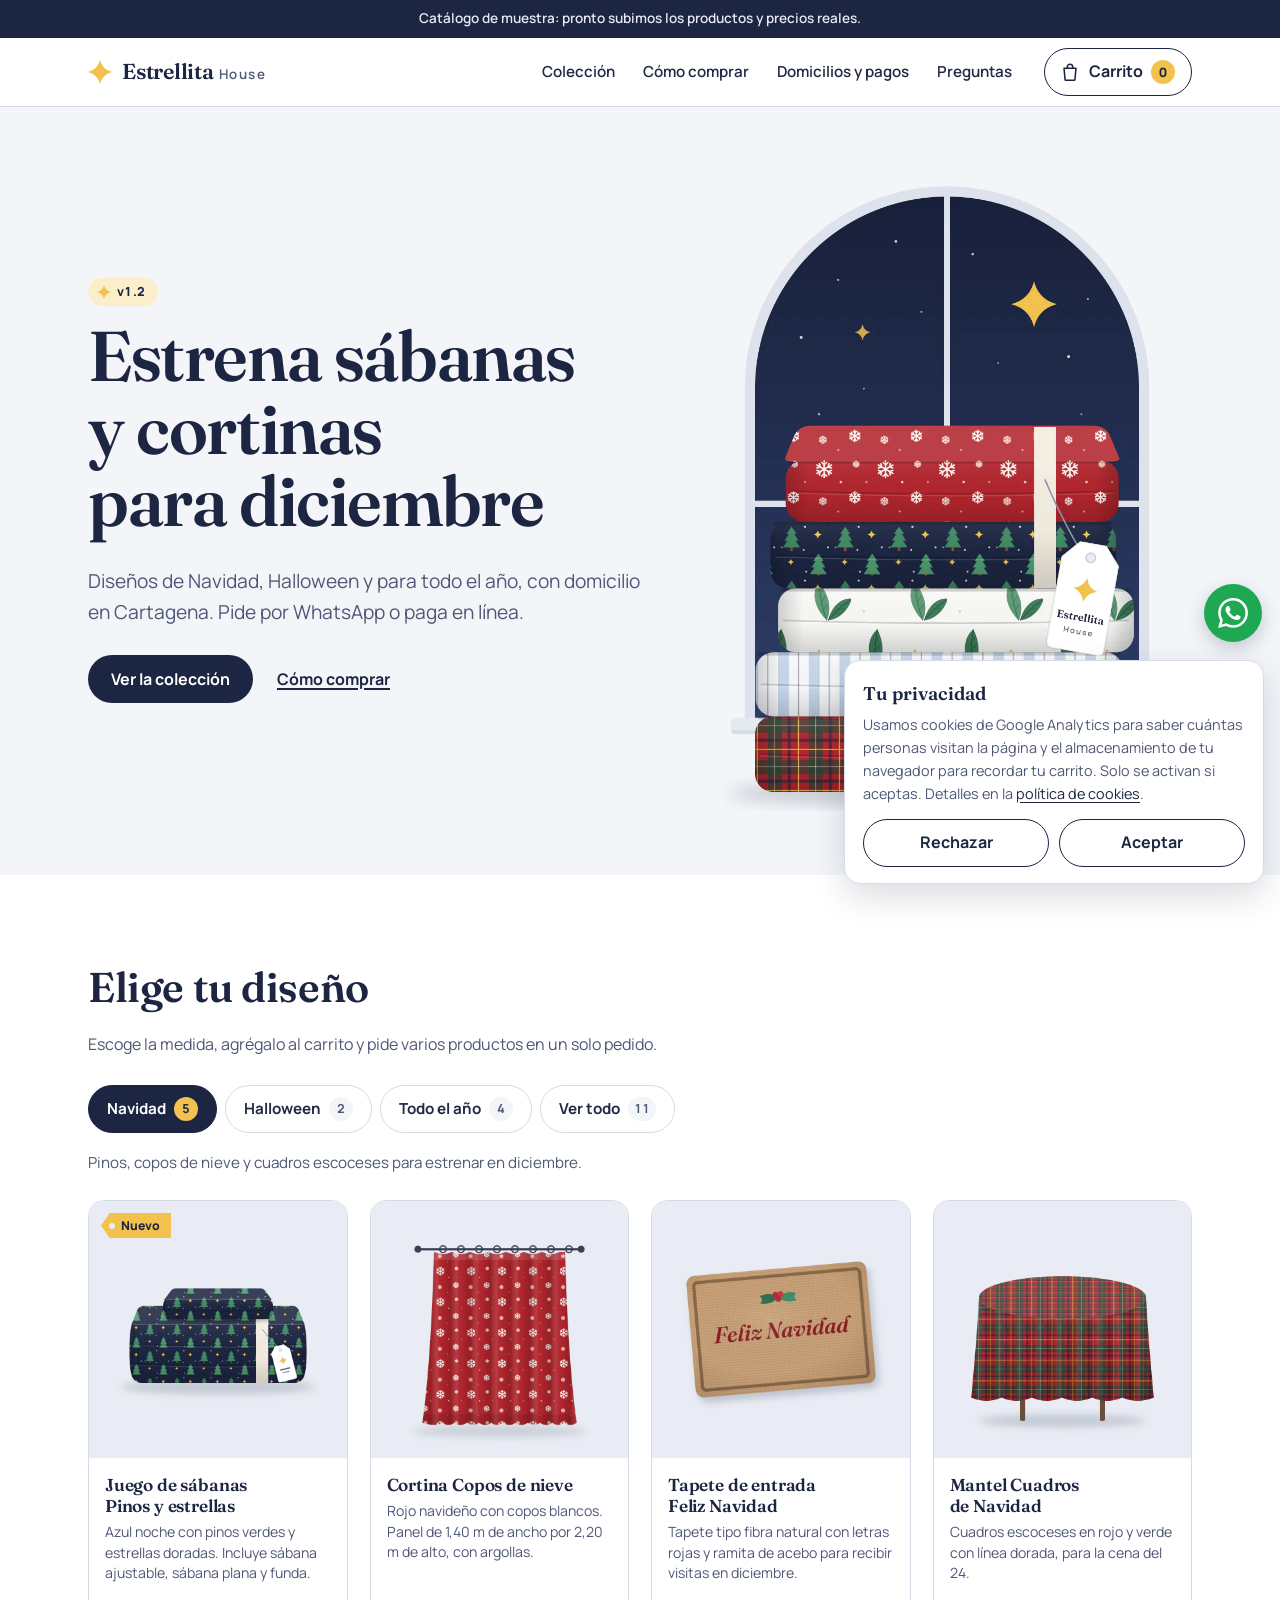
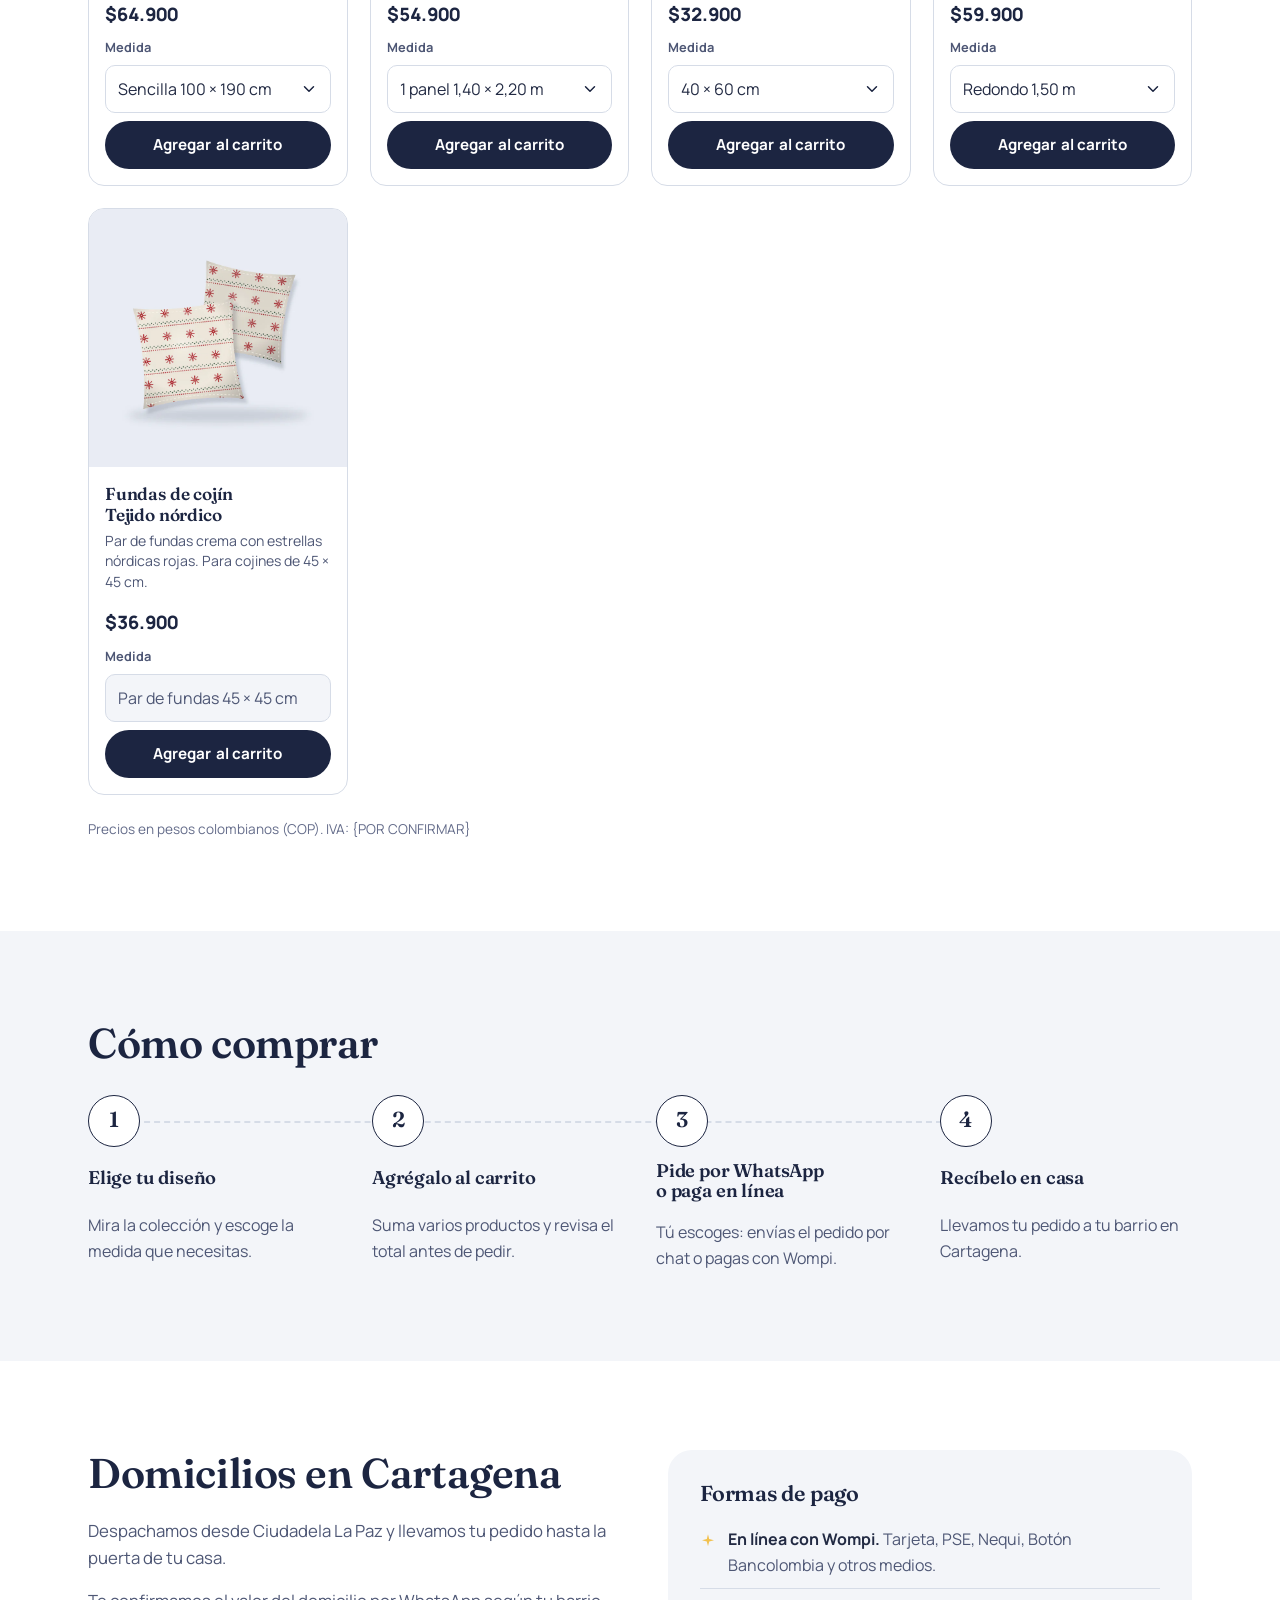
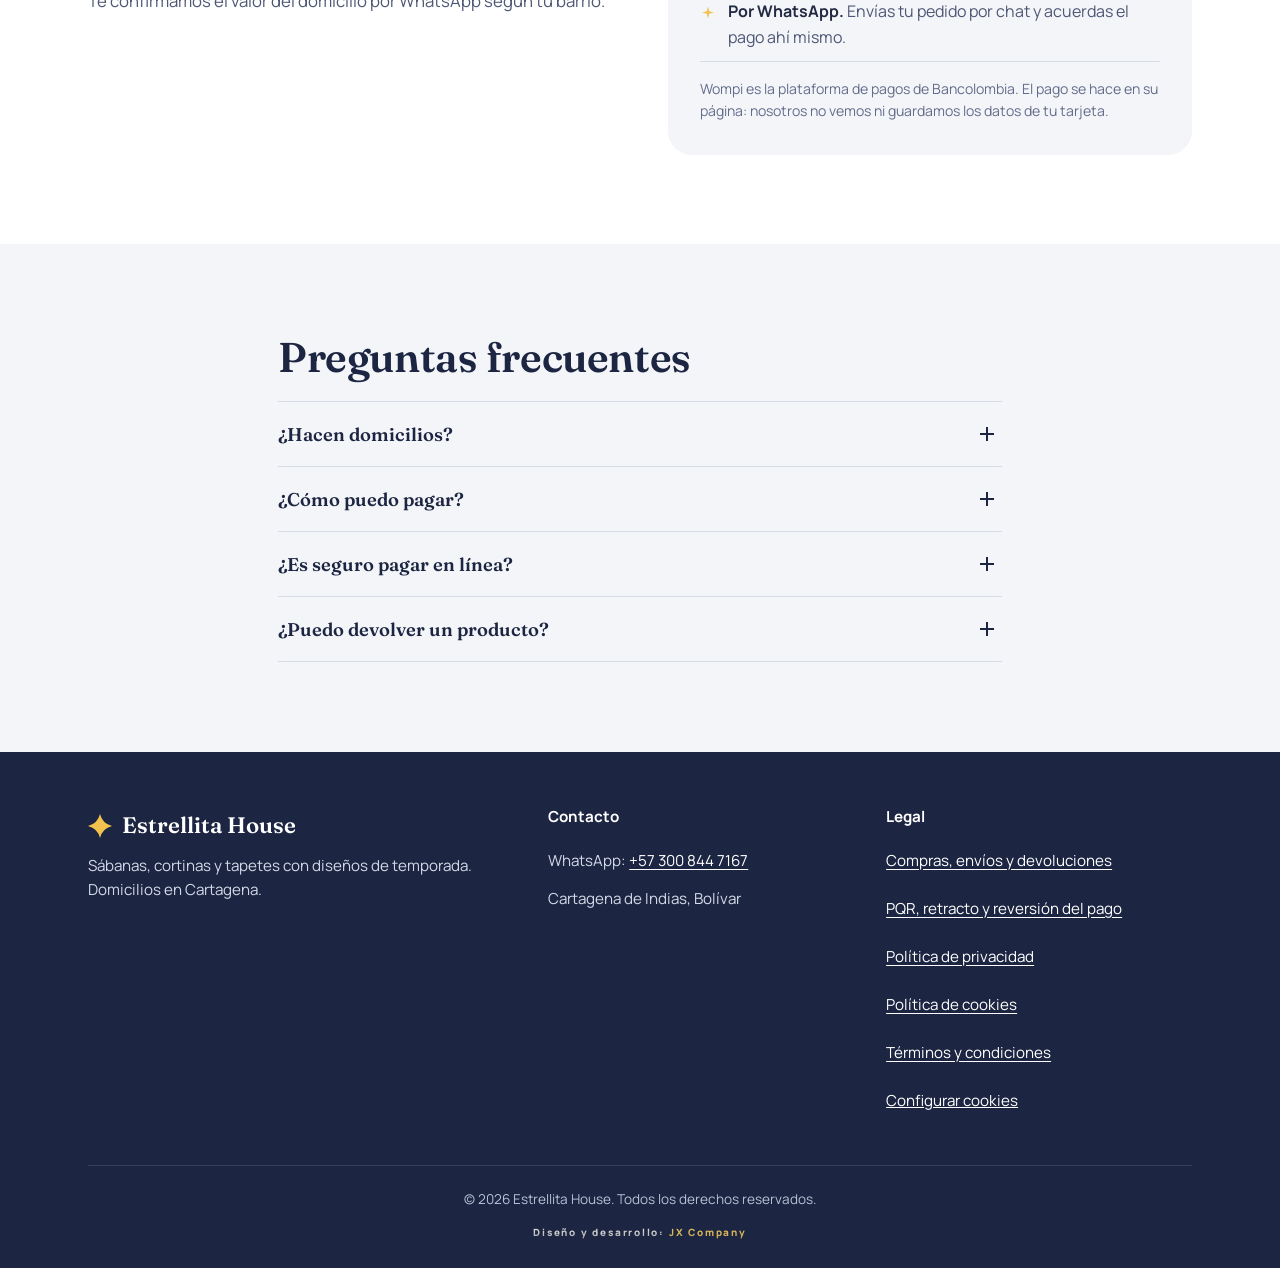
==== commit 3fadbed0: "v1.2: etiqueta de versión en la portada, CHANGELOG y documentación al día - Portada: píldora "v1.2" " ====
--- a/index.html
+++ b/index.html
@@ -189,6 +189,18 @@
     <section class="portada" aria-labelledby="portada-titulo">
       <div class="contenedor portada__grid">
         <div class="portada__texto">
+          <!-- ▼▼▼ ZONA EDITABLE · VERSIÓN ▼▼▼
+               QUÉ CAMBIAR: el número de versión del sitio en cada entrega.
+               CÓMO: cambia solo el texto vX.Y que está entre > y <.
+               EJEMPLO: v1.2  →  v1.3
+               ⚠ SE REPITE EN: CHANGELOG.md (agregar la entrega) y la etiqueta
+                 de git (git tag vX.Y). Ver "Versiones" en CLAUDE.md.
+               NO TOCAR: class, ni nada fuera de esta zona.
+               Va FUERA del h1 a propósito: el h1 lo reescribe functions/index.js
+               con el título del administrador.
+          -->
+          <p class="portada__version"><svg class="marca__estrella" viewBox="-1 -1 2 2" aria-hidden="true" focusable="false"><path d="M 0 -1 Q 0.2 -0.2 1 0 Q 0.2 0.2 0 1 Q -0.2 0.2 -1 0 Q -0.2 -0.2 0 -1 Z"/></svg><span class="sr-only">Versión del sitio </span>v1.2</p>
+          <!-- ▲▲▲ FIN ZONA EDITABLE · VERSIÓN ▲▲▲ -->
           <h1 class="portada__titulo" id="portada-titulo">Estrena sábanas y cortinas para diciembre</h1>
           <p class="portada__sub" id="portada-subtitulo">Diseños de Navidad, Halloween y para todo el año, con domicilio en Cartagena. Pide por WhatsApp o paga en línea.</p>
           <div class="portada__acciones">
--- a/css/styles.css
+++ b/css/styles.css
@@ -406,6 +406,25 @@
 .portada__texto > * { animation: aparecer .6s cubic-bezier(.2, .7, .2, 1) both; }
 .portada__texto > :nth-child(2) { animation-delay: .08s; }
 .portada__texto > :nth-child(3) { animation-delay: .16s; }
+.portada__texto > :nth-child(4) { animation-delay: .24s; }
+
+/* Etiqueta de versión del sitio sobre el titular (píldora con la estrella del logo).
+   El número se cambia en la ZONA EDITABLE · VERSIÓN de index.html. */
+.portada__version {
+  display: inline-flex;
+  align-items: center;
+  gap: 6px;
+  margin: 0 0 14px;
+  padding: 4px 12px 4px 9px;
+  border-radius: 999px;
+  background: var(--estrella-suave);
+  color: var(--noche);
+  font-size: .78rem;
+  font-weight: 800;
+  letter-spacing: .04em;
+  font-variant-numeric: tabular-nums;
+}
+.portada__version .marca__estrella { width: 14px; height: 14px; }
 .portada__arte img { animation: aparecer-arte .9s .1s cubic-bezier(.2, .7, .2, 1) both; }
 @keyframes aparecer { from { opacity: 0; transform: translateY(14px); } }
 @keyframes aparecer-arte { from { opacity: 0; transform: translateY(18px) scale(.985); } }
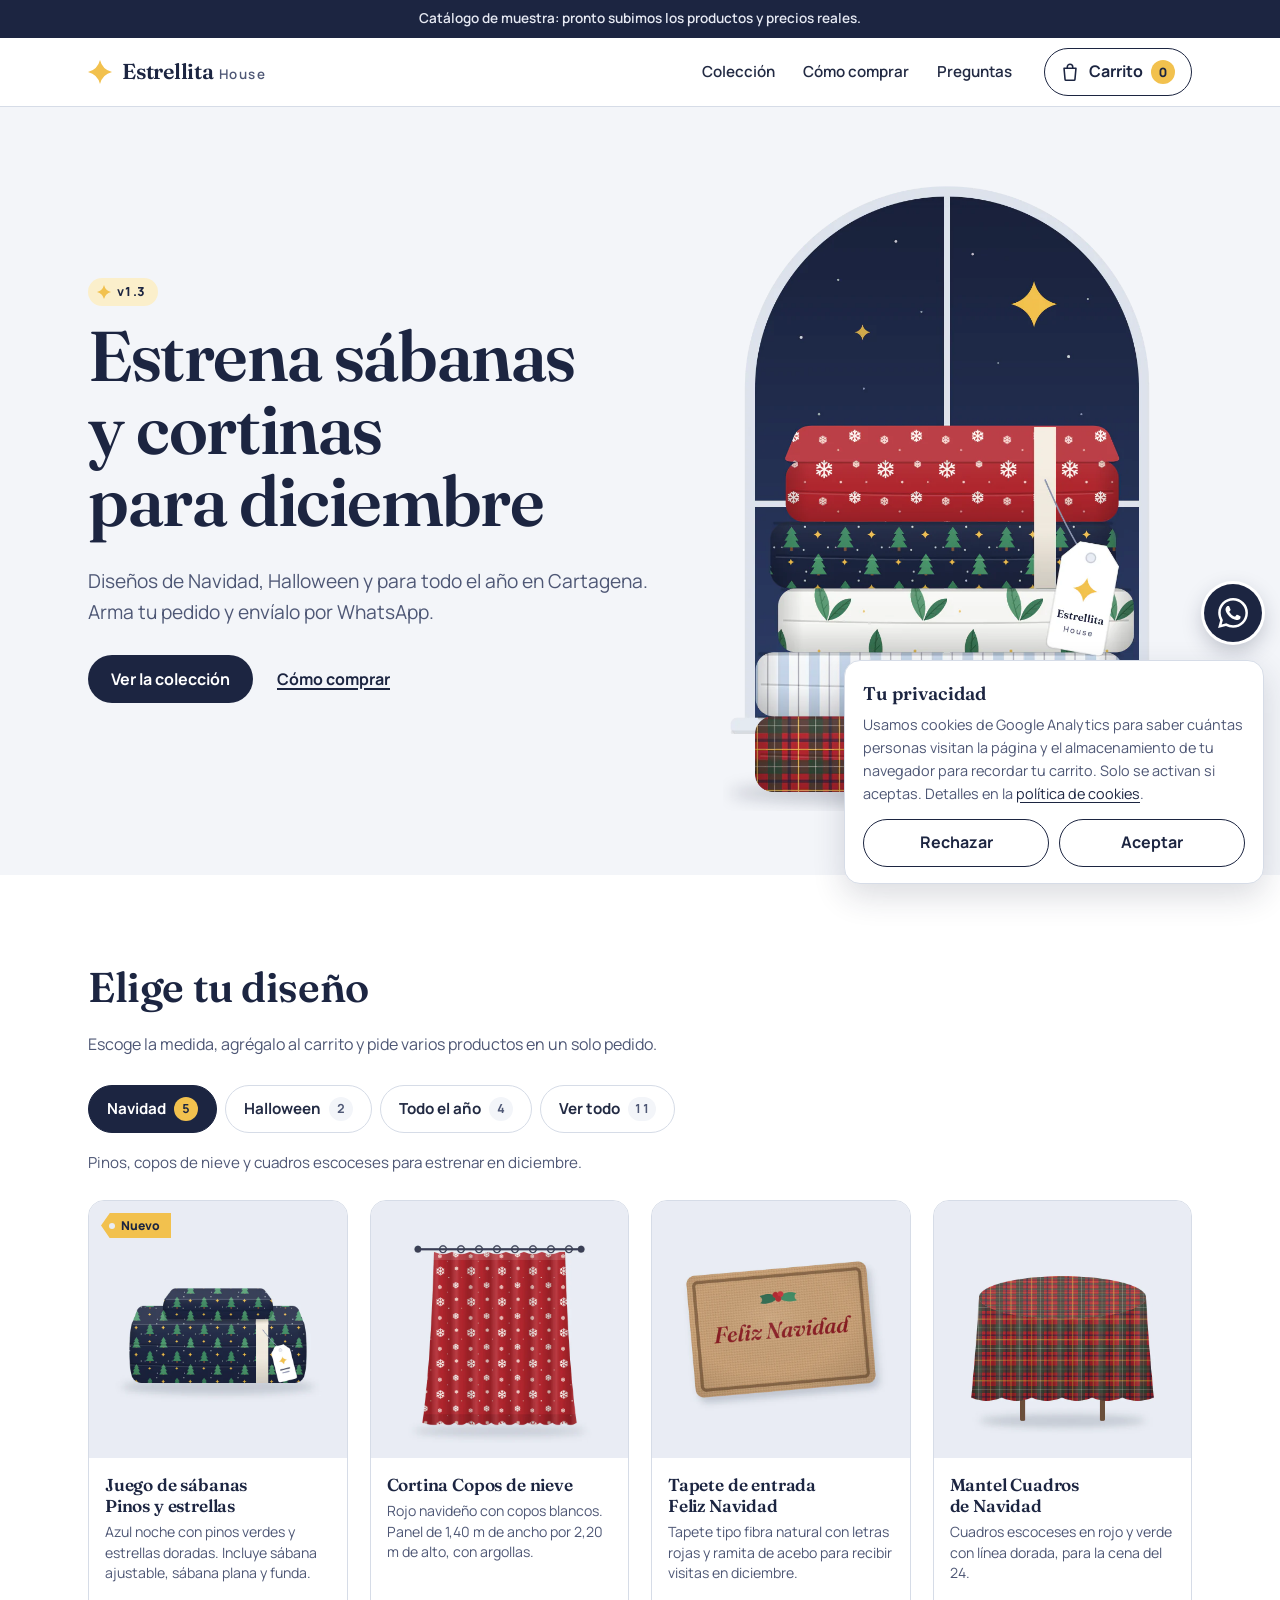
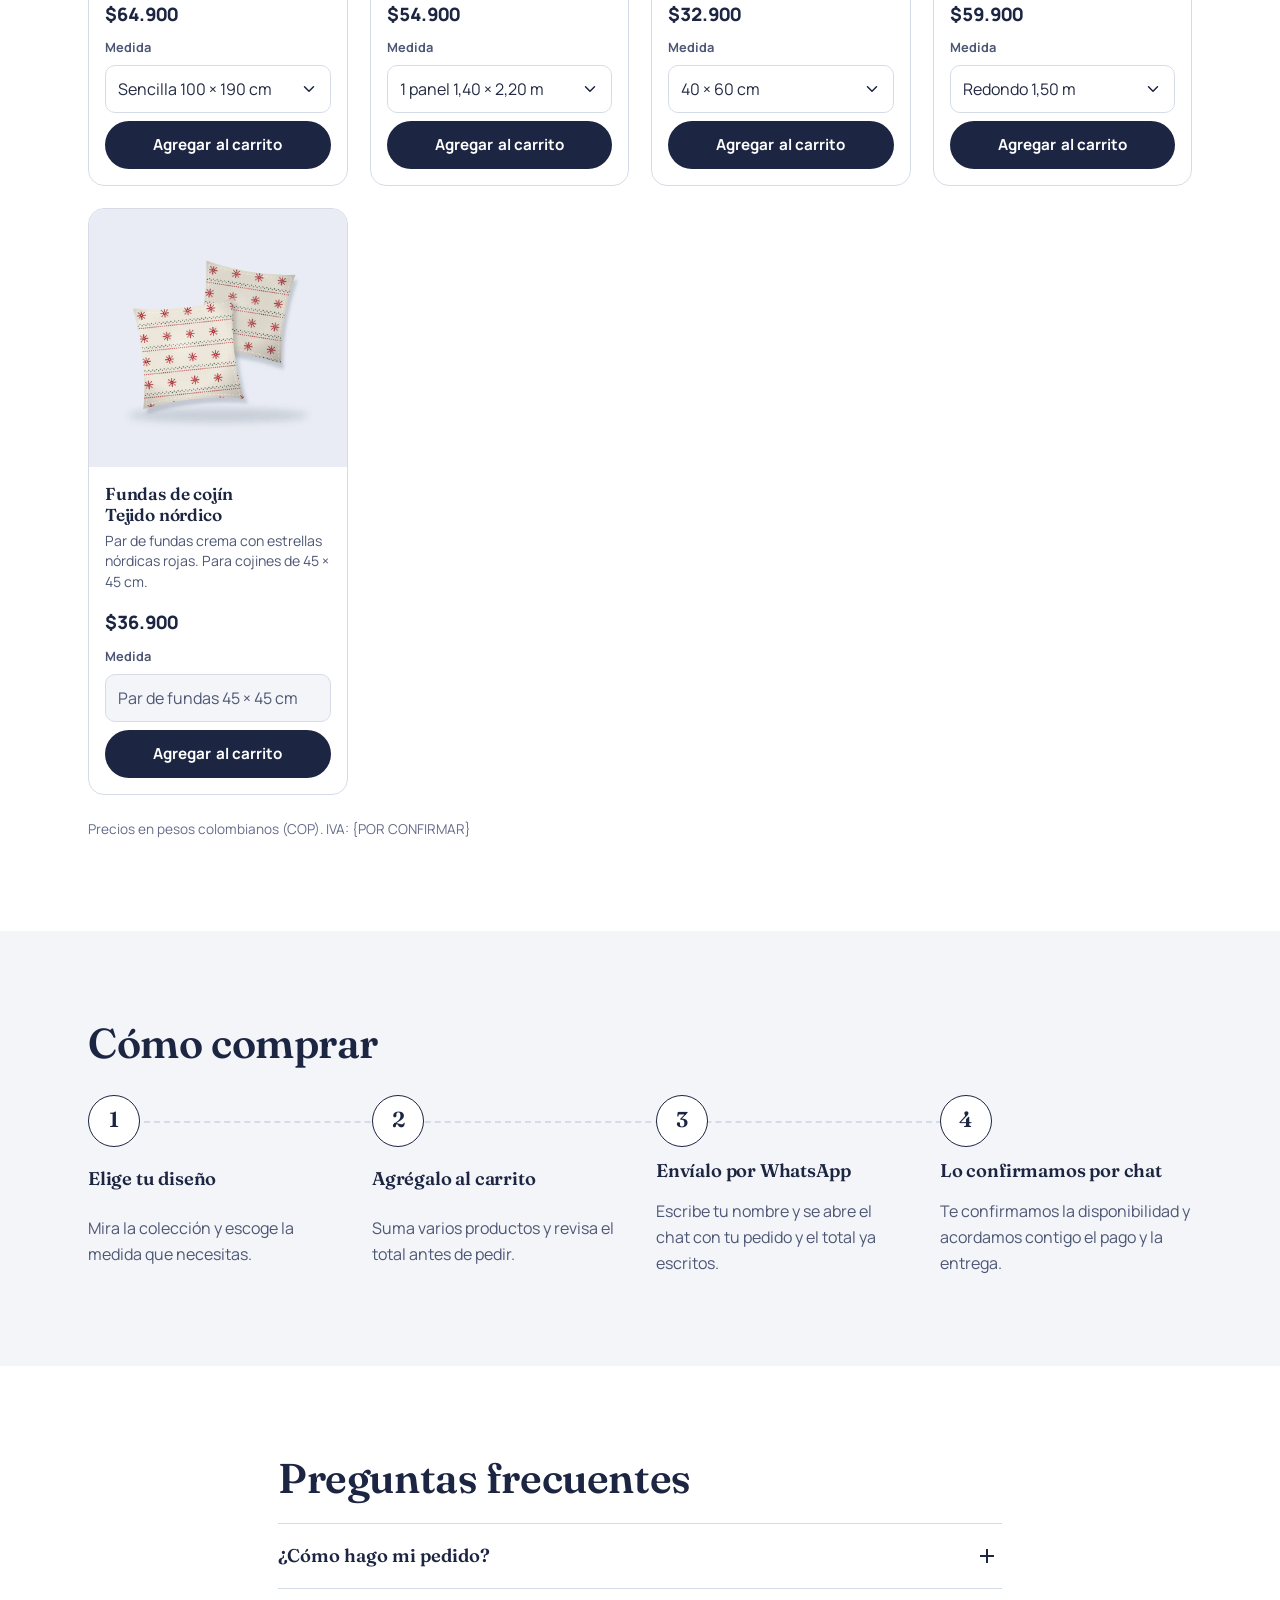
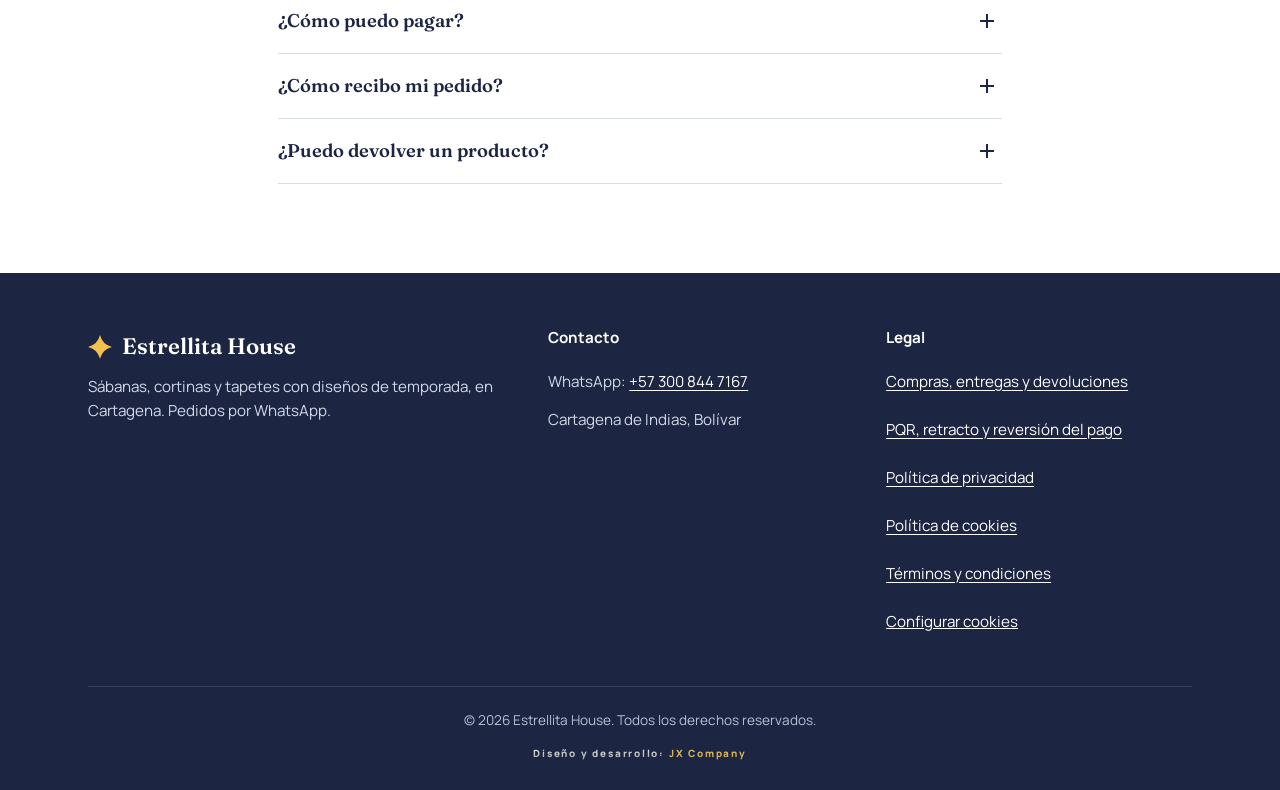
==== commit 312f7390: "v1.3: venta solo por WhatsApp, mensaje sin precios repetidos y confirmar al quitar - Fuera el pago e" ====
--- a/index.html
+++ b/index.html
@@ -4,14 +4,15 @@
   <!-- ===========================================================
        Estrellita House — index.html (landing de una sola página)
        Tienda de sábanas, cortinas, tapetes y decoración de temporada
-       con domicilio en Cartagena. Venta por WhatsApp o pago en línea (Wompi).
+       en Cartagena. Venta SOLO por WhatsApp: el carrito suma el pedido y lo
+       envía al chat con el total (desde v1.3 no hay pago en línea ni domicilios).
        Depende de: css/styles.css, js/script.js, img/, contenido/*.json
        y functions/index.js (que reinyecta el catálogo vivo del CMS).
        =========================================================== -->
   <meta charset="UTF-8">
   <meta name="viewport" content="width=device-width, initial-scale=1, viewport-fit=cover">
   <title>Estrellita House | Sábanas, cortinas y tapetes en Cartagena</title>
-  <meta name="description" content="Sábanas, cortinas, tapetes y decoración de temporada para tu hogar, con domicilio en Cartagena. Pide por WhatsApp o paga en línea con Wompi.">
+  <meta name="description" content="Sábanas, cortinas, tapetes y decoración de temporada para tu hogar en Cartagena. Arma tu pedido y envíalo por WhatsApp.">
   <!-- Mientras el catálogo sea de muestra va "noindex". functions/index.js lo cambia
        solo a "index, follow…" cuando se apaga el Modo muestra en el administrador. -->
   <meta name="robots" content="noindex, nofollow">
@@ -23,7 +24,7 @@
   <meta property="og:site_name" content="Estrellita House">
   <meta property="og:locale" content="es_CO">
   <meta property="og:title" content="Estrellita House | Sábanas, cortinas y tapetes en Cartagena">
-  <meta property="og:description" content="Diseños de Navidad, Halloween y para todo el año, con domicilio en Cartagena. Pide por WhatsApp o paga en línea.">
+  <meta property="og:description" content="Diseños de Navidad, Halloween y para todo el año en Cartagena. Arma tu pedido y envíalo por WhatsApp.">
   <meta property="og:url" content="https://star-home-shop.pages.dev/">
   <meta property="og:image" content="https://star-home-shop.pages.dev/img/og-estrellita-house-cartagena.webp">
   <meta property="og:image:type" content="image/webp">
@@ -32,7 +33,7 @@
   <meta property="og:image:alt" content="Pila de sábanas con estampados de Navidad frente a una ventana de noche, con el nombre Estrellita House">
   <meta name="twitter:card" content="summary_large_image">
   <meta name="twitter:title" content="Estrellita House | Sábanas, cortinas y tapetes en Cartagena">
-  <meta name="twitter:description" content="Diseños de temporada para tu hogar, con domicilio en Cartagena.">
+  <meta name="twitter:description" content="Diseños de temporada para tu hogar en Cartagena. Pedidos por WhatsApp.">
   <meta name="twitter:image" content="https://star-home-shop.pages.dev/img/og-estrellita-house-cartagena.webp">
 
   <!-- Zona de cobertura (no hay local abierto al público, por eso no van coordenadas exactas) -->
@@ -74,13 +75,12 @@
         "@id": "https://star-home-shop.pages.dev/#tienda",
         "name": "Estrellita House",
         "url": "https://star-home-shop.pages.dev/",
-        "description": "Tienda de sábanas, cortinas, tapetes y decoración de temporada para el hogar, con domicilio en Cartagena.",
+        "description": "Tienda de sábanas, cortinas, tapetes y decoración de temporada para el hogar en Cartagena. Pedidos por WhatsApp.",
         "logo": "https://star-home-shop.pages.dev/img/logo-estrellita-house.webp",
         "image": "https://star-home-shop.pages.dev/img/og-estrellita-house-cartagena.webp",
         "telephone": "+57 300 844 7167",
         "priceRange": "$$",
         "currenciesAccepted": "COP",
-        "paymentAccepted": "Pago en línea con Wompi, pago coordinado por WhatsApp",
         "address": {
           "@type": "PostalAddress",
           "addressLocality": "Cartagena de Indias",
@@ -100,18 +100,18 @@
         "mainEntity": [
           {
             "@type": "Question",
-            "name": "¿Hacen domicilios?",
-            "acceptedAnswer": { "@type": "Answer", "text": "Sí, hacemos domicilios en Cartagena. Despachamos desde Ciudadela La Paz." }
+            "name": "¿Cómo hago mi pedido?",
+            "acceptedAnswer": { "@type": "Answer", "text": "Agrega los productos al carrito, escribe tu nombre y toca Enviar pedido por WhatsApp. Se abre el chat con tu pedido y el total ya escritos." }
           },
           {
             "@type": "Question",
             "name": "¿Cómo puedo pagar?",
-            "acceptedAnswer": { "@type": "Answer", "text": "Puedes pagar en línea con Wompi (tarjeta, PSE, Nequi, Botón Bancolombia y otros medios) o hacer tu pedido por WhatsApp y acordar el pago por chat." }
+            "acceptedAnswer": { "@type": "Answer", "text": "El pago lo acordamos contigo por WhatsApp cuando confirmamos tu pedido." }
           },
           {
             "@type": "Question",
-            "name": "¿Es seguro pagar en línea?",
-            "acceptedAnswer": { "@type": "Answer", "text": "Sí. El pago se hace en Wompi, la plataforma de pagos de Bancolombia. Estrellita House no ve ni guarda los datos de tu tarjeta." }
+            "name": "¿Cómo recibo mi pedido?",
+            "acceptedAnswer": { "@type": "Answer", "text": "La entrega la coordinamos contigo por WhatsApp al confirmar el pedido." }
           },
           {
             "@type": "Question",
@@ -156,7 +156,6 @@
         <ul class="menu__lista">
           <li><a href="#coleccion">Colección</a></li>
           <li><a href="#como-comprar">Cómo comprar</a></li>
-          <li><a href="#domicilios">Domicilios y pagos</a></li>
           <li><a href="#preguntas">Preguntas</a></li>
         </ul>
       </nav>
@@ -199,10 +198,10 @@
                Va FUERA del h1 a propósito: el h1 lo reescribe functions/index.js
                con el título del administrador.
           -->
-          <p class="portada__version"><svg class="marca__estrella" viewBox="-1 -1 2 2" aria-hidden="true" focusable="false"><path d="M 0 -1 Q 0.2 -0.2 1 0 Q 0.2 0.2 0 1 Q -0.2 0.2 -1 0 Q -0.2 -0.2 0 -1 Z"/></svg><span class="sr-only">Versión del sitio </span>v1.2</p>
+          <p class="portada__version"><svg class="marca__estrella" viewBox="-1 -1 2 2" aria-hidden="true" focusable="false"><path d="M 0 -1 Q 0.2 -0.2 1 0 Q 0.2 0.2 0 1 Q -0.2 0.2 -1 0 Q -0.2 -0.2 0 -1 Z"/></svg><span class="sr-only">Versión del sitio </span>v1.3</p>
           <!-- ▲▲▲ FIN ZONA EDITABLE · VERSIÓN ▲▲▲ -->
           <h1 class="portada__titulo" id="portada-titulo">Estrena sábanas y cortinas para diciembre</h1>
-          <p class="portada__sub" id="portada-subtitulo">Diseños de Navidad, Halloween y para todo el año, con domicilio en Cartagena. Pide por WhatsApp o paga en línea.</p>
+          <p class="portada__sub" id="portada-subtitulo">Diseños de Navidad, Halloween y para todo el año en Cartagena. Arma tu pedido y envíalo por WhatsApp.</p>
           <div class="portada__acciones">
             <a class="boton boton--principal" href="#coleccion">Ver la colección</a>
             <a class="enlace-subrayado" href="#como-comprar">Cómo comprar</a>
@@ -497,41 +496,15 @@
           </li>
           <li class="paso">
             <span class="paso__n" aria-hidden="true">3</span>
-            <h3 class="paso__titulo">Pide por WhatsApp o paga en línea</h3>
-            <p>Tú escoges: envías el pedido por chat o pagas con Wompi.</p>
+            <h3 class="paso__titulo">Envíalo por WhatsApp</h3>
+            <p>Escribe tu nombre y se abre el chat con tu pedido y el total ya escritos.</p>
           </li>
           <li class="paso">
             <span class="paso__n" aria-hidden="true">4</span>
-            <h3 class="paso__titulo">Recíbelo en casa</h3>
-            <p>Llevamos tu pedido a tu barrio en Cartagena.</p>
+            <h3 class="paso__titulo">Lo confirmamos por chat</h3>
+            <p>Te confirmamos la disponibilidad y acordamos contigo el pago y la entrega.</p>
           </li>
         </ol>
-      </div>
-    </section>
-
-    <!-- ===========================================================
-         DOMICILIOS Y PAGOS
-         Qué es: cobertura de entregas y formas de pago.
-         Función: reemplaza al mapa, porque el negocio no tiene local
-                  abierto al público (se despacha a domicilio).
-         Depende de: .domicilios en styles.css; el párrafo #domicilio-texto
-                     sale de tienda.json → domicilio (CMS).
-         =========================================================== -->
-    <section class="domicilios" id="domicilios" aria-labelledby="domicilios-titulo">
-      <div class="contenedor domicilios__grid">
-        <div class="domicilios__entrega">
-          <h2 id="domicilios-titulo">Domicilios en Cartagena</h2>
-          <p>Despachamos desde Ciudadela La Paz y llevamos tu pedido hasta la puerta de tu casa.</p>
-          <p id="domicilio-texto">Te confirmamos el valor del domicilio por WhatsApp según tu barrio.</p>
-        </div>
-        <div class="domicilios__pagos">
-          <h3 class="domicilios__subtitulo">Formas de pago</h3>
-          <ul class="lista-pagos">
-            <li><strong>En línea con Wompi.</strong> Tarjeta, PSE, Nequi, Botón Bancolombia y otros medios.</li>
-            <li><strong>Por WhatsApp.</strong> Envías tu pedido por chat y acuerdas el pago ahí mismo.</li>
-          </ul>
-          <p class="domicilios__nota">Wompi es la plataforma de pagos de Bancolombia. El pago se hace en su página: nosotros no vemos ni guardamos los datos de tu tarjeta.</p>
-        </div>
       </div>
     </section>
 
@@ -546,16 +519,16 @@
       <div class="contenedor contenedor--estrecho">
         <h2 id="preguntas-titulo">Preguntas frecuentes</h2>
         <details class="pregunta">
-          <summary>¿Hacen domicilios?</summary>
-          <p>Sí, hacemos domicilios en Cartagena. Despachamos desde Ciudadela La Paz.</p>
+          <summary>¿Cómo hago mi pedido?</summary>
+          <p>Agrega los productos al carrito, escribe tu nombre y toca "Enviar pedido por WhatsApp". Se abre el chat con tu pedido y el total ya escritos.</p>
         </details>
         <details class="pregunta">
           <summary>¿Cómo puedo pagar?</summary>
-          <p>Puedes pagar en línea con Wompi (tarjeta, PSE, Nequi, Botón Bancolombia y otros medios) o hacer tu pedido por WhatsApp y acordar el pago por chat.</p>
+          <p>El pago lo acordamos contigo por WhatsApp cuando confirmamos tu pedido.</p>
         </details>
         <details class="pregunta">
-          <summary>¿Es seguro pagar en línea?</summary>
-          <p>Sí. El pago se hace en Wompi, la plataforma de pagos de Bancolombia. Estrellita House no ve ni guarda los datos de tu tarjeta.</p>
+          <summary>¿Cómo recibo mi pedido?</summary>
+          <p>La entrega la coordinamos contigo por WhatsApp al confirmar el pedido.</p>
         </details>
         <details class="pregunta">
           <summary>¿Puedo devolver un producto?</summary>
@@ -578,7 +551,7 @@
           <svg class="marca__estrella" viewBox="-1 -1 2 2" aria-hidden="true" focusable="false"><path d="M 0 -1 Q 0.2 -0.2 1 0 Q 0.2 0.2 0 1 Q -0.2 0.2 -1 0 Q -0.2 -0.2 0 -1 Z"/></svg>
           Estrellita House
         </p>
-        <p>Sábanas, cortinas y tapetes con diseños de temporada. Domicilios en Cartagena.</p>
+        <p>Sábanas, cortinas y tapetes con diseños de temporada, en Cartagena. Pedidos por WhatsApp.</p>
       </div>
 
       <!-- ▼▼▼ ZONA EDITABLE · CONTACTO ▼▼▼
@@ -603,7 +576,7 @@
       <div class="pie__columna">
         <h2 class="pie__titulo">Legal</h2>
         <ul class="pie__lista">
-          <li><a href="politicas-de-compra.html">Compras, envíos y devoluciones</a></li>
+          <li><a href="politicas-de-compra.html">Compras, entregas y devoluciones</a></li>
           <li><a href="politicas-de-compra.html#pqr">PQR, retracto y reversión del pago</a></li>
           <li><a href="privacidad.html">Política de privacidad</a></li>
           <li><a href="cookies.html">Política de cookies</a></li>
@@ -625,7 +598,9 @@
     <!-- ===========================================================
          BOTÓN FLOTANTE DE WHATSAPP (el único botón de WhatsApp de la página)
          Qué es: acceso directo al chat con mensaje ya escrito.
-         Depende de: .wa-flotante en styles.css; se oculta con el carrito abierto.
+         Depende de: .wa-flotante en styles.css (azul noche, el color de la marca,
+                     con anillo blanco para verse también sobre el pie);
+                     se oculta con el carrito abierto.
          ⚠ El número se repite: ver la ZONA EDITABLE · CONTACTO del pie.
          =========================================================== -->
     <a class="wa-flotante" href="https://wa.me/573008447167?text=Hola%20Estrellita%20House%2C%20vi%20la%20p%C3%A1gina%20y%20quiero%20m%C3%A1s%20informaci%C3%B3n." target="_blank" rel="noopener" aria-label="Escríbenos por WhatsApp" data-medir="clic_whatsapp">
@@ -637,12 +612,13 @@
 
   <!-- ===========================================================
        CARRITO (panel lateral / pantalla completa en móvil)
-       Qué es: productos agregados, total, datos de entrega y los dos
-               caminos para comprar: pagar en línea (Wompi) o pedir por WhatsApp.
-       Función: cerrar la venta. El botón "Pedir por WhatsApp" de aquí es parte
-                del pedido (lleva el detalle armado), no un botón de contacto más.
-       Depende de: script.js (módulos Carrito y Pedido); /api/wompi/firma
-                   (functions) para el pago en línea; .carrito en styles.css.
+       Qué es: productos agregados, cantidades y el total del pedido, más el
+               nombre de quien compra.
+       Función: cerrar la venta por WhatsApp. El botón "Enviar pedido por WhatsApp"
+                abre el chat con el pedido y el total ya escritos (es parte del
+                pedido, no un botón de contacto más). Desde v1.3 no hay pago en
+                línea ni domicilios: el pago y la entrega se acuerdan en el chat.
+       Depende de: script.js (módulos Carrito y Pedido); .carrito en styles.css.
        =========================================================== -->
   <div class="carrito-fondo" id="carrito-fondo" hidden></div>
   <div class="carrito" id="carrito" role="dialog" aria-modal="true" aria-labelledby="carrito-titulo" hidden>
@@ -662,43 +638,18 @@
       <ul class="carrito__lista" id="carrito-lista"></ul>
 
       <div class="carrito__resumen" id="carrito-resumen" hidden>
-        <div class="resumen__fila"><span>Subtotal</span><strong id="carrito-subtotal">$0</strong></div>
-        <div class="resumen__fila"><span>Domicilio</span><span id="carrito-domicilio">Se confirma por WhatsApp</span></div>
         <div class="resumen__fila resumen__fila--total"><span>Total</span><strong id="carrito-total">$0</strong></div>
+        <p class="resumen__nota">El pago y la entrega los acordamos contigo por WhatsApp.</p>
       </div>
 
       <form class="pedido" id="form-pedido" novalidate hidden>
         <fieldset class="pedido__datos">
-          <legend>Datos de entrega</legend>
+          <legend>Tus datos</legend>
           <div class="campo">
             <label for="pedido-nombre">Nombre y apellido</label>
             <input id="pedido-nombre" name="nombre" type="text" autocomplete="name" maxlength="80" required aria-describedby="error-nombre">
             <p class="campo__error" id="error-nombre"></p>
           </div>
-          <div class="campo">
-            <label for="pedido-celular">Celular</label>
-            <input id="pedido-celular" name="celular" type="tel" inputmode="numeric" autocomplete="tel" maxlength="14" placeholder="300 123 4567" required aria-describedby="error-celular">
-            <p class="campo__error" id="error-celular"></p>
-          </div>
-          <div class="campo">
-            <label for="pedido-barrio">Barrio</label>
-            <input id="pedido-barrio" name="barrio" type="text" autocomplete="address-level3" maxlength="60" required aria-describedby="error-barrio">
-            <p class="campo__error" id="error-barrio"></p>
-          </div>
-          <div class="campo">
-            <label for="pedido-direccion">Dirección</label>
-            <input id="pedido-direccion" name="direccion" type="text" autocomplete="address-line1" maxlength="120" required aria-describedby="error-direccion">
-            <p class="campo__error" id="error-direccion"></p>
-          </div>
-          <div class="campo">
-            <label for="pedido-indicaciones">Indicaciones para el domicilio <span class="campo__opcional">(opcional)</span></label>
-            <input id="pedido-indicaciones" name="indicaciones" type="text" maxlength="140" placeholder="Casa, apartamento, punto de referencia">
-          </div>
-          <div class="campo">
-            <label for="pedido-correo">Correo <span class="campo__opcional">(opcional, para el comprobante de pago)</span></label>
-            <input id="pedido-correo" name="correo" type="email" autocomplete="email" maxlength="100" aria-describedby="error-correo">
-            <p class="campo__error" id="error-correo"></p>
-          </div>
         </fieldset>
 
         <label class="casilla">
@@ -708,33 +659,36 @@
         <p class="campo__error" id="error-autorizo"></p>
 
         <div class="pedido__botones">
-          <button type="submit" class="boton boton--principal boton--ancho" data-metodo="wompi" id="boton-wompi">Pagar en línea</button>
-          <button type="submit" class="boton boton--whatsapp boton--ancho" data-metodo="whatsapp">
-            <svg viewBox="0 0 24 24" aria-hidden="true" focusable="false"><path d="M17.472 14.382c-.297-.149-1.758-.867-2.03-.967-.273-.099-.471-.148-.67.15-.197.297-.767.966-.94 1.164-.173.199-.347.223-.644.075-.297-.15-1.255-.463-2.39-1.475-.883-.788-1.48-1.761-1.653-2.059-.173-.297-.018-.458.13-.606.134-.133.298-.347.446-.52.149-.174.198-.298.298-.497.099-.198.05-.371-.025-.52-.075-.149-.669-1.612-.916-2.207-.242-.579-.487-.5-.669-.51-.173-.008-.371-.01-.57-.01-.198 0-.52.074-.792.372-.272.297-1.04 1.016-1.04 2.479 0 1.462 1.065 2.875 1.213 3.074.149.198 2.096 3.2 5.077 4.487.709.306 1.262.489 1.694.625.712.227 1.36.195 1.871.118.571-.085 1.758-.719 2.006-1.413.248-.694.248-1.289.173-1.413-.074-.124-.272-.198-.57-.347m-5.421 7.403h-.004a9.87 9.87 0 0 1-5.031-1.378l-.361-.214-3.741.982.998-3.648-.235-.374a9.86 9.86 0 0 1-1.51-5.26c.001-5.45 4.436-9.884 9.888-9.884 2.64 0 5.122 1.03 6.988 2.898a9.825 9.825 0 0 1 2.893 6.994c-.003 5.45-4.437 9.884-9.885 9.884m8.413-18.297A11.815 11.815 0 0 0 12.05 0C5.495 0 .16 5.335.157 11.892c0 2.096.547 4.142 1.588 5.945L.057 24l6.305-1.654a11.882 11.882 0 0 0 5.683 1.448h.005c6.554 0 11.89-5.335 11.893-11.893a11.821 11.821 0 0 0-3.48-8.413Z"/></svg>
-            Pedir por WhatsApp
+          <button type="submit" class="boton boton--principal boton--ancho">
+            <svg class="boton__icono" viewBox="0 0 24 24" aria-hidden="true" focusable="false"><path d="M17.472 14.382c-.297-.149-1.758-.867-2.03-.967-.273-.099-.471-.148-.67.15-.197.297-.767.966-.94 1.164-.173.199-.347.223-.644.075-.297-.15-1.255-.463-2.39-1.475-.883-.788-1.48-1.761-1.653-2.059-.173-.297-.018-.458.13-.606.134-.133.298-.347.446-.52.149-.174.198-.298.298-.497.099-.198.05-.371-.025-.52-.075-.149-.669-1.612-.916-2.207-.242-.579-.487-.5-.669-.51-.173-.008-.371-.01-.57-.01-.198 0-.52.074-.792.372-.272.297-1.04 1.016-1.04 2.479 0 1.462 1.065 2.875 1.213 3.074.149.198 2.096 3.2 5.077 4.487.709.306 1.262.489 1.694.625.712.227 1.36.195 1.871.118.571-.085 1.758-.719 2.006-1.413.248-.694.248-1.289.173-1.413-.074-.124-.272-.198-.57-.347m-5.421 7.403h-.004a9.87 9.87 0 0 1-5.031-1.378l-.361-.214-3.741.982.998-3.648-.235-.374a9.86 9.86 0 0 1-1.51-5.26c.001-5.45 4.436-9.884 9.888-9.884 2.64 0 5.122 1.03 6.988 2.898a9.825 9.825 0 0 1 2.893 6.994c-.003 5.45-4.437 9.884-9.885 9.884m8.413-18.297A11.815 11.815 0 0 0 12.05 0C5.495 0 .16 5.335.157 11.892c0 2.096.547 4.142 1.588 5.945L.057 24l6.305-1.654a11.882 11.882 0 0 0 5.683 1.448h.005c6.554 0 11.89-5.335 11.893-11.893a11.821 11.821 0 0 0-3.48-8.413Z"/></svg>
+            Enviar pedido por WhatsApp
           </button>
         </div>
-        <p class="pedido__ayuda" id="pedido-ayuda">Pagar en línea te lleva a Wompi: tarjeta, PSE, Nequi, Botón Bancolombia y más. Pedir por WhatsApp abre el chat con tu pedido escrito.</p>
+        <p class="pedido__ayuda" id="pedido-ayuda">Se abre WhatsApp con tu pedido y el total ya escritos. Solo tienes que enviar el mensaje.</p>
         <p class="pedido__estado" id="pedido-estado" role="status" aria-live="polite"></p>
       </form>
     </div>
   </div>
 
   <!-- ===========================================================
-       RESULTADO DEL PAGO EN LÍNEA
-       Qué es: ventana que aparece al volver de Wompi (?id=… en la URL).
-       Función: mostrar si el pago quedó aprobado, pendiente o rechazado y
-                ofrecer el siguiente paso (coordinar la entrega por WhatsApp).
-       Depende de: /api/wompi/transaccion (functions) y script.js (RetornoPago).
+       CONFIRMAR ANTES DE QUITAR UN PRODUCTO DEL CARRITO
+       Qué es: ventanita "¿Quitar este producto?" con foto, nombre y medida.
+       Función: que un toque por error en "Quitar" (o en "−" con 1 unidad)
+                no borre el producto de una vez.
+       Depende de: <dialog> nativo (capa superior, foco atrapado y Escape
+                   solos), script.js (Carrito → pedirConfirmacion) y
+                   .confirmar en styles.css. Va FUERA de #carrito a propósito:
+                   así su Escape no cierra también el carrito.
        =========================================================== -->
-  <div class="modal-fondo" id="pago-fondo" hidden>
-    <div class="modal" role="dialog" aria-modal="true" aria-labelledby="pago-titulo" aria-describedby="pago-texto">
-      <div class="modal__icono" id="pago-icono" aria-hidden="true"></div>
-      <h2 class="modal__titulo" id="pago-titulo">Consultando tu pago…</h2>
-      <p class="modal__texto" id="pago-texto">Un momento, estamos revisando el estado de tu pago con Wompi.</p>
-      <div class="modal__acciones" id="pago-acciones"></div>
+  <dialog class="confirmar" id="confirmar-quitar" aria-labelledby="confirmar-titulo" aria-describedby="confirmar-texto">
+    <img class="confirmar__foto" id="confirmar-foto" src="data:," alt="" width="72" height="72">
+    <h2 class="confirmar__titulo" id="confirmar-titulo">¿Quitar este producto?</h2>
+    <p class="confirmar__texto" id="confirmar-texto"></p>
+    <div class="confirmar__botones">
+      <button type="button" class="boton boton--secundario" data-confirmar="no">Cancelar</button>
+      <button type="button" class="boton boton--principal" data-confirmar="si">Sí, quitar</button>
     </div>
-  </div>
+  </dialog>
 
   <!-- Mensaje corto de confirmación ("Agregado al carrito") -->
   <div class="toast" id="toast" role="status" aria-live="polite" hidden></div>
@@ -757,7 +711,7 @@
   </div>
 
   <!-- Datos del catálogo para el carrito (los regenera functions/index.js) -->
-  <script type="application/json" id="catalogo-datos">{"colecciones":[{"id":"navidad","nombre":"Navidad","descripcion":"Pinos, copos de nieve y cuadros escoceses para estrenar en diciembre."},{"id":"halloween","nombre":"Halloween","descripcion":"Calabazas y fantasmas para la noche de brujas. Últimos días."},{"id":"todo-el-ano","nombre":"Todo el año","descripcion":"Básicos suaves para cualquier temporada."}],"domicilio":{"modo":"acordar","valor":0,"texto":"Te confirmamos el valor del domicilio por WhatsApp según tu barrio."},"pagoEnLinea":true,"productos":[{"id":"p-sabanas-pinos-estrellas","nombre":"Juego de sábanas Pinos y estrellas","coleccion":"navidad","imagen":"img/productos/sabanas-pinos-y-estrellas-navidad.webp","agotado":false,"variantes":[{"nombre":"Sencilla 100 × 190 cm","precio":64900},{"nombre":"Semidoble 120 × 190 cm","precio":74900},{"nombre":"Doble 140 × 190 cm","precio":84900},{"nombre":"Queen 160 × 190 cm","precio":94900}]},{"id":"p-cortina-copos-nieve","nombre":"Cortina Copos de nieve","coleccion":"navidad","imagen":"img/productos/cortina-copos-de-nieve-navidad.webp","agotado":false,"variantes":[{"nombre":"1 panel 1,40 × 2,20 m","precio":54900},{"nombre":"Par de paneles 2,80 × 2,20 m","precio":99900}]},{"id":"p-tapete-feliz-navidad","nombre":"Tapete de entrada Feliz Navidad","coleccion":"navidad","imagen":"img/productos/tapete-entrada-feliz-navidad.webp","agotado":false,"variantes":[{"nombre":"40 × 60 cm","precio":32900},{"nombre":"60 × 90 cm","precio":49900}]},{"id":"p-mantel-cuadros-navidad","nombre":"Mantel Cuadros de Navidad","coleccion":"navidad","imagen":"img/productos/mantel-cuadros-de-navidad.webp","agotado":false,"variantes":[{"nombre":"Redondo 1,50 m","precio":59900},{"nombre":"Rectangular 1,50 × 2,20 m","precio":69900}]},{"id":"p-cojines-tejido-nordico","nombre":"Fundas de cojín Tejido nórdico","coleccion":"navidad","imagen":"img/productos/fundas-cojin-tejido-nordico.webp","agotado":false,"variantes":[{"nombre":"Par de fundas 45 × 45 cm","precio":36900}]},{"id":"p-sabanas-calabazas","nombre":"Juego de sábanas Calabazas","coleccion":"halloween","imagen":"img/productos/sabanas-calabazas-halloween.webp","agotado":false,"variantes":[{"nombre":"Sencilla 100 × 190 cm","precio":59900},{"nombre":"Semidoble 120 × 190 cm","precio":69900},{"nombre":"Doble 140 × 190 cm","precio":79900}]},{"id":"p-tapete-boo","nombre":"Tapete de entrada Boo!","coleccion":"halloween","imagen":"img/productos/tapete-entrada-boo-halloween.webp","agotado":false,"variantes":[{"nombre":"40 × 60 cm","precio":29900}]},{"id":"p-sabanas-rayas-suaves","nombre":"Juego de sábanas Rayas suaves","coleccion":"todo-el-ano","imagen":"img/productos/sabanas-rayas-suaves.webp","agotado":false,"variantes":[{"nombre":"Sencilla 100 × 190 cm","precio":59900},{"nombre":"Semidoble 120 × 190 cm","precio":69900},{"nombre":"Doble 140 × 190 cm","precio":79900},{"nombre":"Queen 160 × 190 cm","precio":89900}]},{"id":"p-cortina-lino-arena","nombre":"Cortina blackout Lino arena","coleccion":"todo-el-ano","imagen":"img/productos/cortina-blackout-lino-arena.webp","agotado":false,"variantes":[{"nombre":"1 panel 1,40 × 2,20 m","precio":64900},{"nombre":"Par de paneles 2,80 × 2,20 m","precio":119900}]},{"id":"p-tapete-bano-algodon-nube","nombre":"Tapete de baño Algodón nube","coleccion":"todo-el-ano","imagen":"img/productos/tapete-bano-algodon-nube.webp","agotado":false,"variantes":[{"nombre":"45 × 70 cm","precio":27900}]},{"id":"p-sabanas-hojas-palma","nombre":"Juego de sábanas Hojas de palma","coleccion":"todo-el-ano","imagen":"img/productos/sabanas-hojas-de-palma.webp","agotado":false,"variantes":[{"nombre":"Sencilla 100 × 190 cm","precio":62900},{"nombre":"Semidoble 120 × 190 cm","precio":72900},{"nombre":"Doble 140 × 190 cm","precio":82900},{"nombre":"Queen 160 × 190 cm","precio":92900}]}]}</script>
+  <script type="application/json" id="catalogo-datos">{"colecciones":[{"id":"navidad","nombre":"Navidad","descripcion":"Pinos, copos de nieve y cuadros escoceses para estrenar en diciembre."},{"id":"halloween","nombre":"Halloween","descripcion":"Calabazas y fantasmas para la noche de brujas. Últimos días."},{"id":"todo-el-ano","nombre":"Todo el año","descripcion":"Básicos suaves para cualquier temporada."}],"productos":[{"id":"p-sabanas-pinos-estrellas","nombre":"Juego de sábanas Pinos y estrellas","coleccion":"navidad","imagen":"img/productos/sabanas-pinos-y-estrellas-navidad.webp","agotado":false,"variantes":[{"nombre":"Sencilla 100 × 190 cm","precio":64900},{"nombre":"Semidoble 120 × 190 cm","precio":74900},{"nombre":"Doble 140 × 190 cm","precio":84900},{"nombre":"Queen 160 × 190 cm","precio":94900}]},{"id":"p-cortina-copos-nieve","nombre":"Cortina Copos de nieve","coleccion":"navidad","imagen":"img/productos/cortina-copos-de-nieve-navidad.webp","agotado":false,"variantes":[{"nombre":"1 panel 1,40 × 2,20 m","precio":54900},{"nombre":"Par de paneles 2,80 × 2,20 m","precio":99900}]},{"id":"p-tapete-feliz-navidad","nombre":"Tapete de entrada Feliz Navidad","coleccion":"navidad","imagen":"img/productos/tapete-entrada-feliz-navidad.webp","agotado":false,"variantes":[{"nombre":"40 × 60 cm","precio":32900},{"nombre":"60 × 90 cm","precio":49900}]},{"id":"p-mantel-cuadros-navidad","nombre":"Mantel Cuadros de Navidad","coleccion":"navidad","imagen":"img/productos/mantel-cuadros-de-navidad.webp","agotado":false,"variantes":[{"nombre":"Redondo 1,50 m","precio":59900},{"nombre":"Rectangular 1,50 × 2,20 m","precio":69900}]},{"id":"p-cojines-tejido-nordico","nombre":"Fundas de cojín Tejido nórdico","coleccion":"navidad","imagen":"img/productos/fundas-cojin-tejido-nordico.webp","agotado":false,"variantes":[{"nombre":"Par de fundas 45 × 45 cm","precio":36900}]},{"id":"p-sabanas-calabazas","nombre":"Juego de sábanas Calabazas","coleccion":"halloween","imagen":"img/productos/sabanas-calabazas-halloween.webp","agotado":false,"variantes":[{"nombre":"Sencilla 100 × 190 cm","precio":59900},{"nombre":"Semidoble 120 × 190 cm","precio":69900},{"nombre":"Doble 140 × 190 cm","precio":79900}]},{"id":"p-tapete-boo","nombre":"Tapete de entrada Boo!","coleccion":"halloween","imagen":"img/productos/tapete-entrada-boo-halloween.webp","agotado":false,"variantes":[{"nombre":"40 × 60 cm","precio":29900}]},{"id":"p-sabanas-rayas-suaves","nombre":"Juego de sábanas Rayas suaves","coleccion":"todo-el-ano","imagen":"img/productos/sabanas-rayas-suaves.webp","agotado":false,"variantes":[{"nombre":"Sencilla 100 × 190 cm","precio":59900},{"nombre":"Semidoble 120 × 190 cm","precio":69900},{"nombre":"Doble 140 × 190 cm","precio":79900},{"nombre":"Queen 160 × 190 cm","precio":89900}]},{"id":"p-cortina-lino-arena","nombre":"Cortina blackout Lino arena","coleccion":"todo-el-ano","imagen":"img/productos/cortina-blackout-lino-arena.webp","agotado":false,"variantes":[{"nombre":"1 panel 1,40 × 2,20 m","precio":64900},{"nombre":"Par de paneles 2,80 × 2,20 m","precio":119900}]},{"id":"p-tapete-bano-algodon-nube","nombre":"Tapete de baño Algodón nube","coleccion":"todo-el-ano","imagen":"img/productos/tapete-bano-algodon-nube.webp","agotado":false,"variantes":[{"nombre":"45 × 70 cm","precio":27900}]},{"id":"p-sabanas-hojas-palma","nombre":"Juego de sábanas Hojas de palma","coleccion":"todo-el-ano","imagen":"img/productos/sabanas-hojas-de-palma.webp","agotado":false,"variantes":[{"nombre":"Sencilla 100 × 190 cm","precio":62900},{"nombre":"Semidoble 120 × 190 cm","precio":72900},{"nombre":"Doble 140 × 190 cm","precio":82900},{"nombre":"Queen 160 × 190 cm","precio":92900}]}]}</script>
   <script src="js/script.js" defer></script>
 </body>
 </html>
--- a/css/styles.css
+++ b/css/styles.css
@@ -8,14 +8,15 @@
 
    Orden del archivo:
      1. Variables (:root)          8. Cómo comprar
-     2. Base y accesibilidad       9. Domicilios y pagos
-     3. Utilidades y botones      10. Preguntas frecuentes
-     4. Aviso superior            11. Pie de página y crédito JX Company
-     5. Cabecera y menú           12. WhatsApp flotante, carrito, modal, toast
-     6. Portada                   13. Banner de cookies
-     7. Colección y tarjetas      14. Páginas legales y 404
-                                  15. Responsive (todos los breakpoints)
-                                  16. Movimiento reducido
+     2. Base y accesibilidad       9. Preguntas frecuentes
+     3. Utilidades y botones      10. Pie de página y crédito JX Company
+     4. Aviso superior            11. WhatsApp flotante, carrito y toast
+     5. Cabecera y menú           12. Banner de cookies
+     6. Portada                   13. Páginas legales y 404
+     7. Colección y tarjetas      14. Responsive (todos los breakpoints)
+                                  15. Movimiento reducido
+   v1.3: el botón de WhatsApp va en azul noche (color de la marca, no verde)
+   y se retiraron los estilos de Domicilios y pagos y de la ventana de pago.
    Ojo: los colores salen SIEMPRE de las variables :root; no meter hex sueltos.
    ========================================================================== */
 
@@ -36,9 +37,6 @@
   --tinta: #222A43;          /* texto principal */
   --tinta-2: #4E5775;        /* texto secundario (contraste 6.5:1 sobre algodón) */
   --tinta-3: #646C8A;        /* notas pequeñas (≥4.7:1) */
-  --whatsapp: #1DA851;       /* verde WhatsApp oscurecido para contraste ≥3:1 */
-  --whatsapp-texto: #136B37;
-  --exito: #1F6B4D;
   --error: #A3262E;
 
   /* Tipografía (máx. 2 familias) */
@@ -81,7 +79,7 @@
   overflow-x: hidden;
 }
 
-/* Al abrir el carrito o un modal se bloquea el scroll de fondo */
+/* Al abrir el carrito se bloquea el scroll de fondo */
 body.sin-scroll { overflow: hidden; }
 
 img, svg { display: block; max-width: 100%; }
@@ -181,8 +179,8 @@
 
 .boton--principal { background: var(--noche); color: var(--blanco); }
 .boton--secundario { background: var(--blanco); color: var(--noche); border-color: var(--noche); }
-.boton--whatsapp { background: var(--blanco); color: var(--whatsapp-texto); border-color: var(--whatsapp); }
-.boton--whatsapp svg { fill: var(--whatsapp); }
+/* Ícono dentro de un botón (p. ej. el de WhatsApp en "Enviar pedido por WhatsApp"): toma el color del texto */
+.boton__icono { fill: currentColor; }
 .boton--agregar { width: 100%; gap: .3em; background: var(--noche); color: var(--blanco); padding: 12px 14px; font-size: .95rem; }
 .boton--cookies { background: var(--blanco); color: var(--noche); border-color: var(--noche); }
 
@@ -192,7 +190,6 @@
   .boton--agregar:hover:not(:disabled) { background: var(--noche-700); }
   .boton--secundario:hover,
   .boton--cookies:hover { background: var(--algodon); }
-  .boton--whatsapp:hover { background: #F1FAF4; }
   a:hover { text-decoration-thickness: 2px; }
 }
 
@@ -688,47 +685,10 @@
 .paso p { margin: 0; color: var(--tinta-2); }
 
 /* ===========================================================
-   9. DOMICILIOS Y PAGOS (reemplaza al mapa: no hay local al público)
-   =========================================================== */
-.domicilios { padding: clamp(48px, 7vw, 96px) 0; }
-.domicilios__grid {
-  display: grid;
-  grid-template-columns: 1fr;
-  gap: 28px;
-  align-items: start;
-}
-.domicilios__entrega p { max-width: 36em; color: var(--tinta-2); font-size: 1.05rem; }
-.domicilios__pagos {
-  padding: clamp(20px, 3vw, 32px);
-  border-radius: var(--radio-l);
-  background: var(--algodon);
-}
-.domicilios__subtitulo { font-size: 1.35rem; }
-.lista-pagos { margin: 0 0 16px; padding: 0; list-style: none; }
-.lista-pagos li {
-  position: relative;
-  padding: 10px 0 10px 28px;
-  border-bottom: 1px solid var(--hilo);
-  color: var(--tinta-2);
-}
-.lista-pagos li::before {
-  content: "";
-  position: absolute;
-  left: 2px;
-  top: 17px;
-  width: 12px;
-  height: 12px;
-  background: var(--estrella);
-  clip-path: polygon(50% 0, 60% 40%, 100% 50%, 60% 60%, 50% 100%, 40% 60%, 0 50%, 40% 40%);
-}
-.lista-pagos strong { color: var(--tinta); }
-.domicilios__nota { margin: 0; color: var(--tinta-3); font-size: .88rem; }
-
-/* ===========================================================
-   10. PREGUNTAS FRECUENTES (details/summary, funciona sin JS)
+   9. PREGUNTAS FRECUENTES (details/summary, funciona sin JS)
    =========================================================== */
 .preguntas {
-  background: var(--algodon);
+  background: var(--blanco); /* blanco: así alterna con Cómo comprar (algodón), que quedó justo antes */
   padding: clamp(48px, 7vw, 96px) 0;
 }
 .pregunta { border-bottom: 1px solid var(--hilo); }
@@ -765,7 +725,7 @@
 .pregunta[open] p { animation: aparecer .3s ease both; }
 
 /* ===========================================================
-   11. PIE DE PÁGINA + CRÉDITO JX COMPANY (formato exacto de la skill)
+   10. PIE DE PÁGINA + CRÉDITO JX COMPANY (formato exacto de la skill)
    =========================================================== */
 .pie {
   background: var(--noche);
@@ -849,7 +809,7 @@
 }
 
 /* ===========================================================
-   12. WHATSAPP FLOTANTE, CARRITO, MODAL Y TOAST
+   11. WHATSAPP FLOTANTE, CARRITO Y TOAST
    =========================================================== */
 .wa-flotante {
   position: fixed;
@@ -862,13 +822,14 @@
   width: 58px;
   height: 58px;
   border-radius: 50%;
-  background: var(--whatsapp);
-  box-shadow: 0 6px 18px rgba(28, 37, 65, .22);
-  transition: bottom .25s ease;
+  background: var(--noche);
+  /* anillo blanco: así el botón se distingue también sobre el pie, que es del mismo azul */
+  box-shadow: 0 0 0 3px var(--blanco), 0 8px 22px rgba(28, 37, 65, .28);
+  transition: bottom .25s ease, background-color .2s ease;
 }
 .wa-flotante svg { width: 30px; height: 30px; fill: var(--blanco); }
-body.carrito-abierto .wa-flotante,
-body.modal-abierto .wa-flotante { visibility: hidden; }
+@media (hover: hover) { .wa-flotante:hover { background: var(--noche-700); } }
+body.carrito-abierto .wa-flotante { visibility: hidden; }
 /* Celular o pantalla bajita (horizontal): mientras el banner de cookies está
    abierto, el botón flotante se esconde; si no, queda encima del titular.
    Vuelve apenas la persona acepta o rechaza. */
@@ -877,8 +838,7 @@
 }
 
 /* Fondo oscuro detrás del carrito */
-.carrito-fondo,
-.modal-fondo {
+.carrito-fondo {
   position: fixed;
   inset: 0;
   z-index: 80;
@@ -935,6 +895,7 @@
 
 .carrito__lista { margin: 0; padding: 0; list-style: none; }
 .item {
+  position: relative; /* para el ícono de basura en la esquina */
   display: grid;
   grid-template-columns: 68px 1fr;
   gap: 12px;
@@ -972,16 +933,29 @@
   cursor: pointer;
 }
 .cantidad output { min-width: 26px; text-align: center; font-weight: 700; font-variant-numeric: tabular-nums; }
+/* Quitar producto: ícono de basura azul noche en la esquina superior derecha
+   (v1.3, pedido de JX: más visible que el enlace "Quitar"). Área de toque de
+   44 px. Siempre pide confirmación antes de borrar (ver #confirmar-quitar). */
+.item__nombre,
+.item__variante { padding-right: 40px; }
 .item__quitar {
-  min-height: 44px;
-  padding: 0 4px;
+  position: absolute;
+  top: 8px;
+  right: -10px;
+  display: grid;
+  place-items: center;
+  width: 44px;
+  height: 44px;
+  padding: 0;
   border: 0;
-  background: none;
-  color: var(--tinta-2);
-  font-size: .85rem;
-  text-decoration: underline;
+  border-radius: 50%;
+  background: transparent;
+  color: var(--noche);
   cursor: pointer;
-}
+  transition: background-color .2s ease;
+}
+.item__quitar svg { width: 22px; height: 22px; fill: none; stroke: currentColor; stroke-width: 1.8; stroke-linecap: round; stroke-linejoin: round; }
+@media (hover: hover) { .item__quitar:hover { background: var(--algodon); } }
 
 .carrito__resumen {
   margin: 16px 0 8px;
@@ -1000,15 +974,15 @@
 .resumen__fila span:last-child,
 .resumen__fila strong { text-align: right; }
 .resumen__fila strong { color: var(--noche); font-variant-numeric: tabular-nums; }
-.resumen__fila--total {
-  margin-top: 6px;
+.resumen__fila--total { color: var(--noche); font-weight: 700; }
+.resumen__fila--total strong { font-family: var(--fuente-titulos); font-size: 1.35rem; }
+.resumen__nota {
+  margin: 8px 0 0;
   padding-top: 10px;
   border-top: 1px dashed var(--hilo);
-  color: var(--noche);
-  font-weight: 700;
-}
-.resumen__fila--total strong { font-family: var(--fuente-titulos); font-size: 1.35rem; }
-.resumen__extra { font-family: var(--fuente-texto); font-size: .85rem; font-weight: 700; color: var(--tinta-2); }
+  color: var(--tinta-2);
+  font-size: .85rem;
+}
 
 /* Formulario de pedido */
 .pedido { margin-top: 20px; }
@@ -1055,40 +1029,33 @@
 .pedido__estado { margin: 10px 0 0; font-size: .9rem; font-weight: 600; color: var(--noche); }
 .pedido__estado.es-error { color: var(--error); }
 
-/* Ventana de resultado del pago */
-.modal-fondo {
-  display: grid;
-  place-items: center;
-  padding: 20px;
-  z-index: 95;
-}
-.modal {
-  width: min(440px, 100%);
-  padding: 28px 24px 24px;
+/* Confirmar antes de quitar un producto (<dialog> nativo en la capa superior).
+   Mismo lenguaje que el carrito: bloque blanco radio-l, sombra-2, foto sobre lino. */
+.confirmar {
+  width: min(380px, calc(100% - 32px));
+  max-width: none;
+  padding: 24px 22px 20px;
+  border: 0;
   border-radius: var(--radio-l);
   background: var(--blanco);
+  color: var(--tinta);
   box-shadow: var(--sombra-2);
   text-align: center;
-  animation: aparecer .3s ease both;
-}
-.modal__icono {
-  display: grid;
-  place-items: center;
-  width: 60px;
-  height: 60px;
+}
+.confirmar[open] { animation: aparecer .22s ease both; }
+.confirmar::backdrop { background: rgba(28, 37, 65, .45); }
+.confirmar__foto {
+  width: 72px;
+  height: 72px;
   margin: 0 auto 14px;
-  border-radius: 50%;
-  background: var(--algodon);
-}
-.modal__icono svg { width: 30px; height: 30px; fill: none; stroke-width: 2.4; stroke-linecap: round; stroke-linejoin: round; }
-.modal__icono.ok { background: #E3F2EA; }
-.modal__icono.ok svg { stroke: var(--exito); }
-.modal__icono.no { background: #F8E3E5; }
-.modal__icono.no svg { stroke: var(--error); }
-.modal__icono.espera svg { stroke: var(--noche); }
-.modal__titulo { font-size: 1.5rem; }
-.modal__texto { color: var(--tinta-2); }
-.modal__acciones { display: grid; gap: 10px; margin-top: 18px; }
+  border-radius: var(--radio-s);
+  background: var(--lino);
+  object-fit: cover;
+}
+.confirmar__titulo { margin-bottom: 6px; font-size: 1.35rem; }
+.confirmar__texto { margin: 0 0 20px; color: var(--tinta-2); font-size: .95rem; }
+.confirmar__botones { display: grid; grid-template-columns: 1fr 1fr; gap: 10px; }
+.confirmar .boton { padding-left: 12px; padding-right: 12px; }
 
 /* Aviso corto */
 .toast {
@@ -1125,7 +1092,7 @@
 }
 
 /* ===========================================================
-   13. BANNER DE COOKIES (Aceptar y Rechazar con el mismo peso)
+   12. BANNER DE COOKIES (Aceptar y Rechazar con el mismo peso)
    =========================================================== */
 .cookies {
   position: fixed;
@@ -1145,7 +1112,7 @@
 .cookies__botones { display: grid; grid-template-columns: 1fr 1fr; gap: 10px; }
 
 /* ===========================================================
-   14. PÁGINAS LEGALES Y 404 (mismo diseño del sitio)
+   13. PÁGINAS LEGALES Y 404 (mismo diseño del sitio)
    =========================================================== */
 .cabecera--simple .cabecera__fila { justify-content: space-between; }
 .volver {
@@ -1233,7 +1200,7 @@
 .error404 .portada__acciones { justify-content: center; }
 
 /* ===========================================================
-   15. RESPONSIVE — mobile-first, revisado en todos los rangos:
+   14. RESPONSIVE — mobile-first, revisado en todos los rangos:
        ≤380 · ≤480 · ≤500 · 600–767 · 768–900 · ≤900 · ≥901 · ≥1200 · ≥1440
    =========================================================== */
 
@@ -1279,7 +1246,6 @@
   .portada__titulo { max-width: 14.5ch; }
   .portada__arte img { max-height: min(640px, 74vh); }
   .catalogo { grid-template-columns: repeat(3, minmax(0, 1fr)); gap: 22px; }
-  .domicilios__grid { grid-template-columns: 1fr 1fr; gap: 56px; }
   .pestanas { margin: 0; padding: 4px 0 8px; flex-wrap: wrap; overflow: visible; }
 }
 
@@ -1348,6 +1314,7 @@
   .cookies { padding: 14px 14px 12px; }
   .cookies__texto { font-size: .85rem; margin-bottom: 12px; }
   .cookies .boton { padding: 10px 12px; }
+  .confirmar__botones { grid-template-columns: 1fr; }
 }
 
 /* Pantallas de 360px o menos: el botón dice solo "Agregar" (el lector de
@@ -1364,7 +1331,7 @@
 }
 
 /* ===========================================================
-   16. MOVIMIENTO REDUCIDO: se apagan animaciones y transiciones
+   15. MOVIMIENTO REDUCIDO: se apagan animaciones y transiciones
    =========================================================== */
 @media (prefers-reduced-motion: reduce) {
   html { scroll-behavior: auto; }
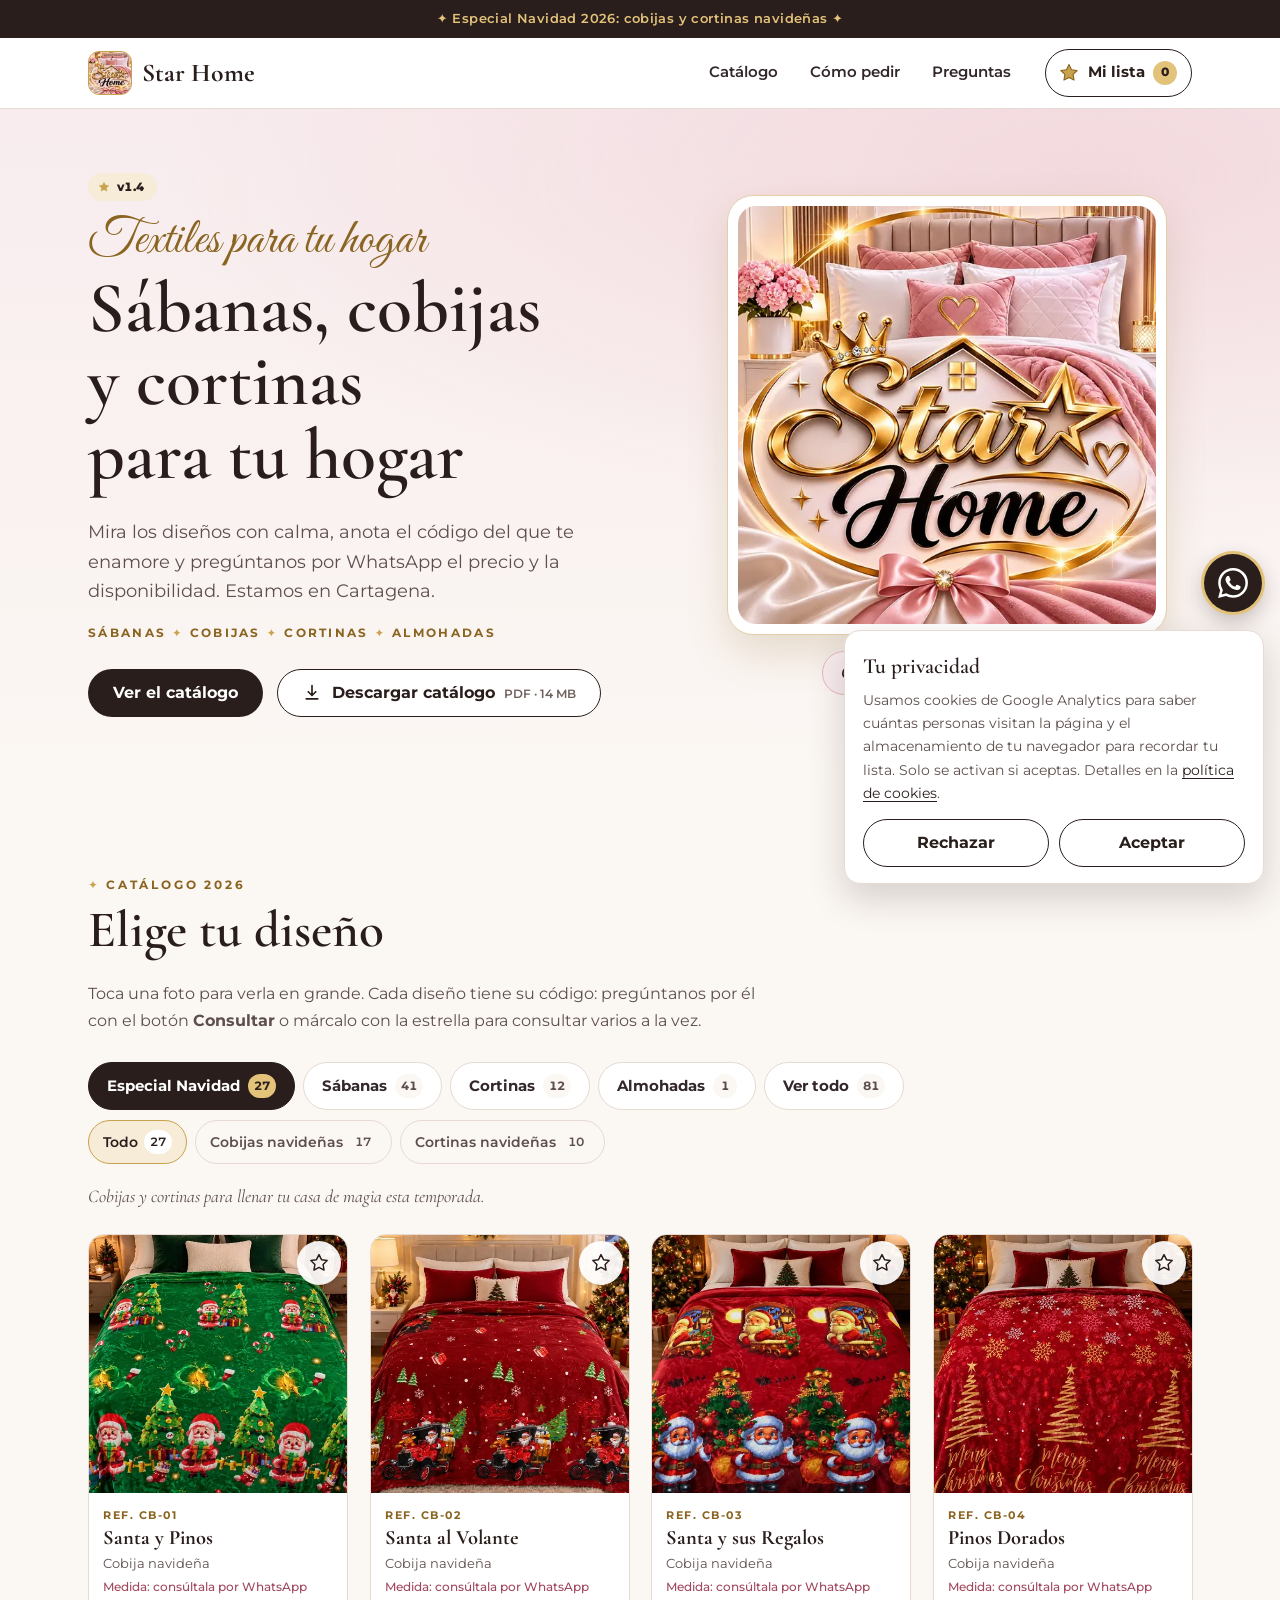
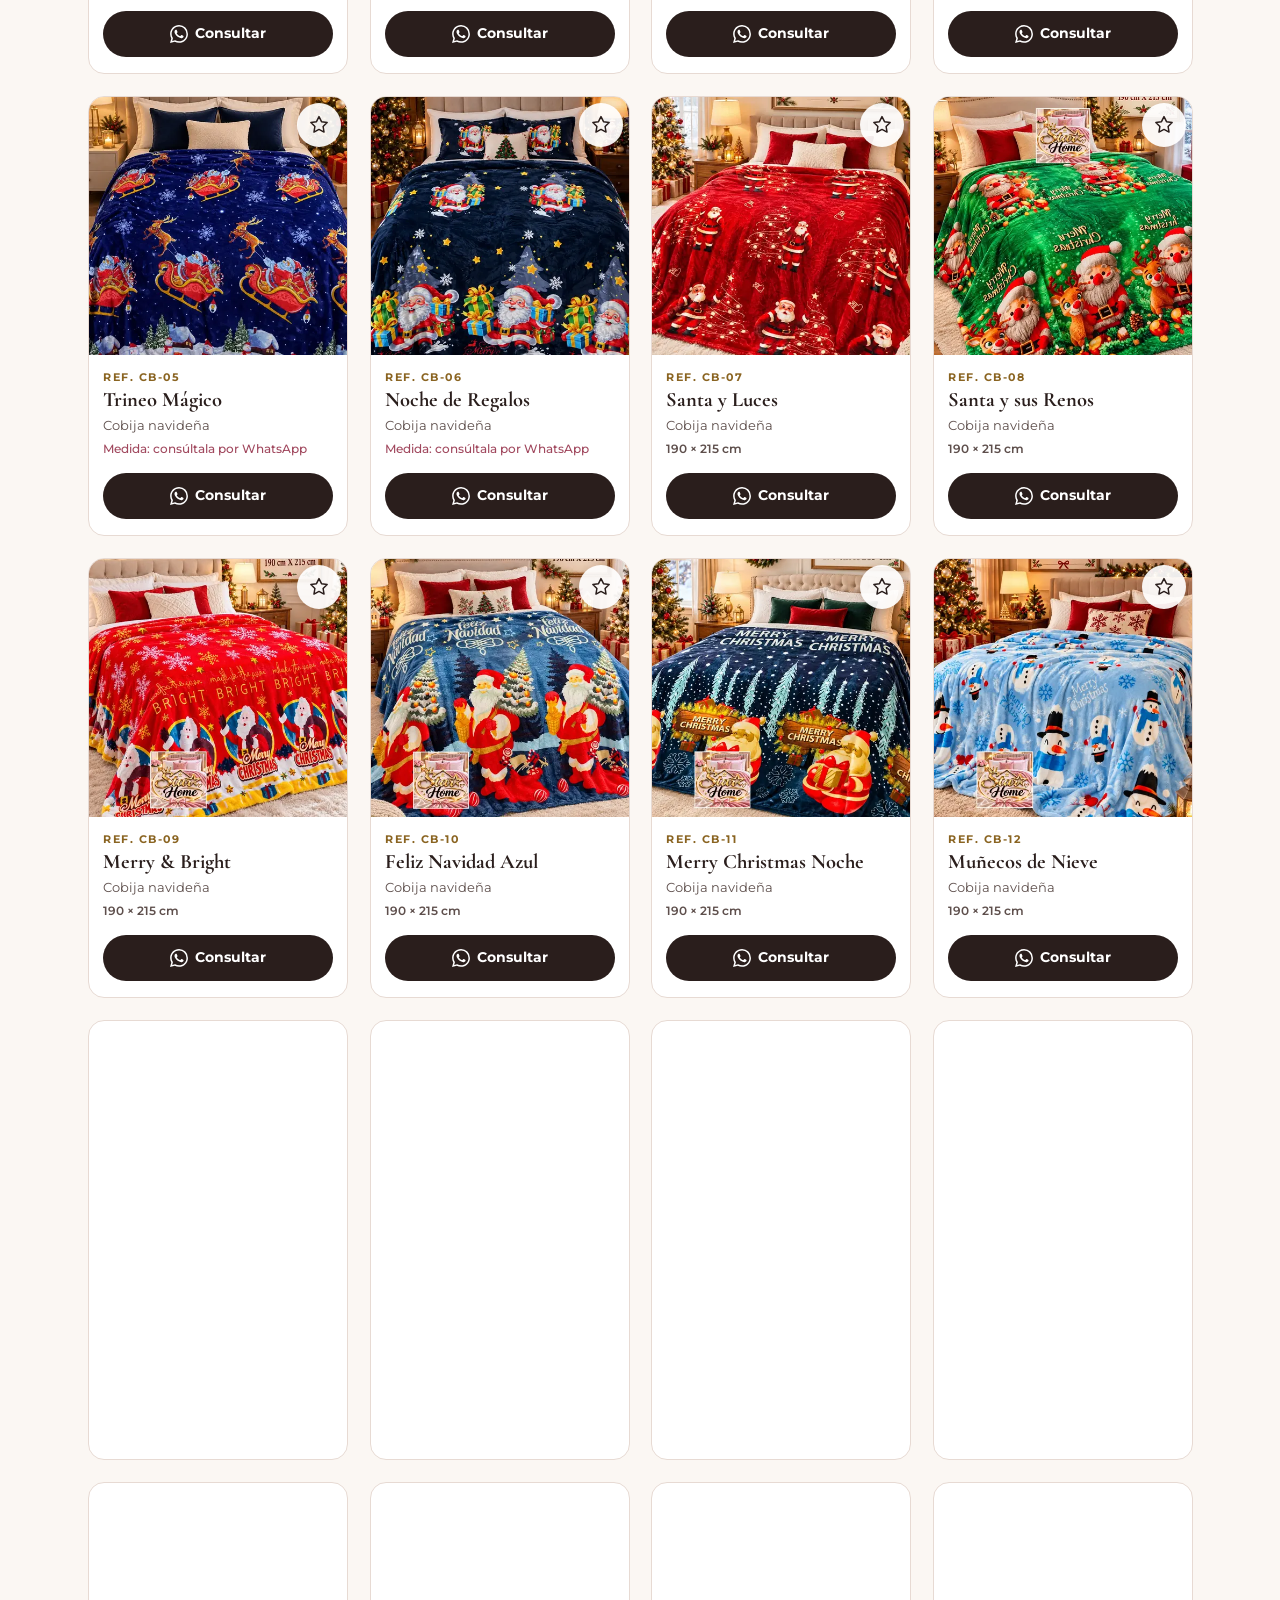
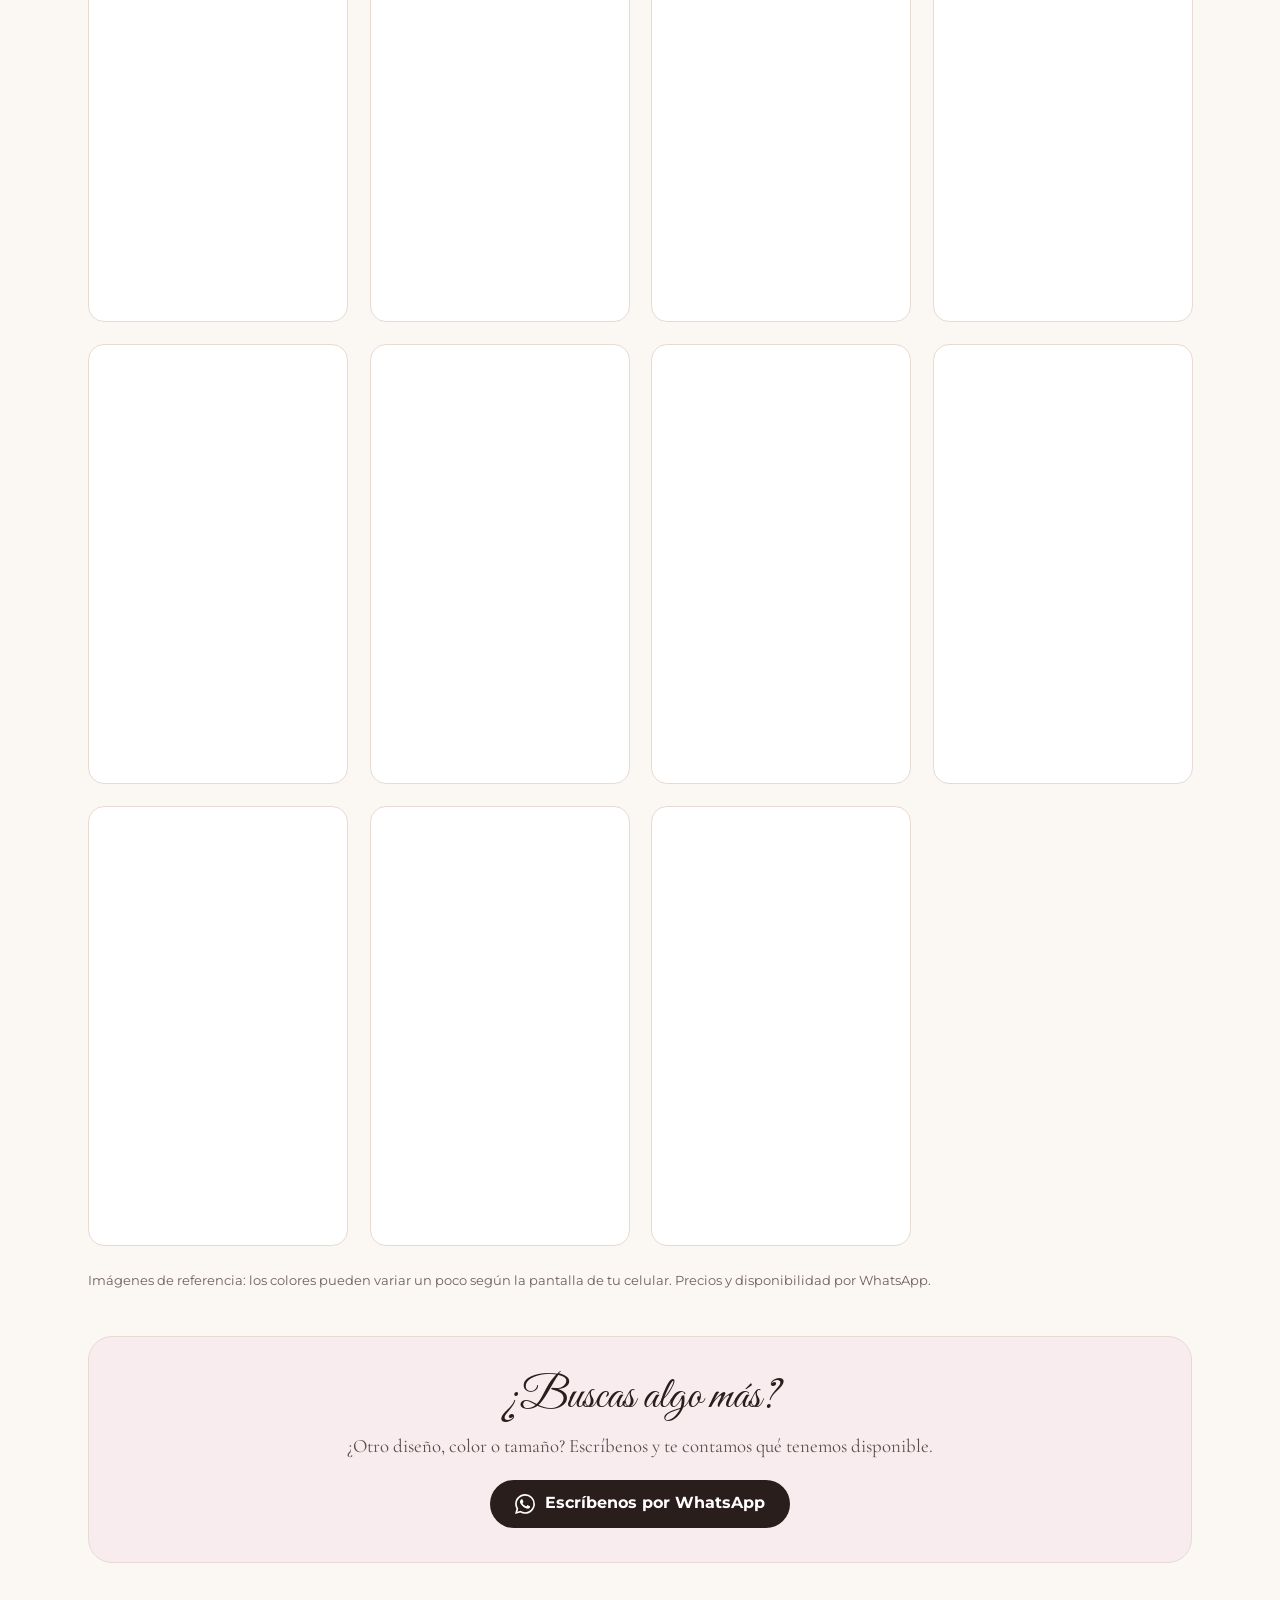
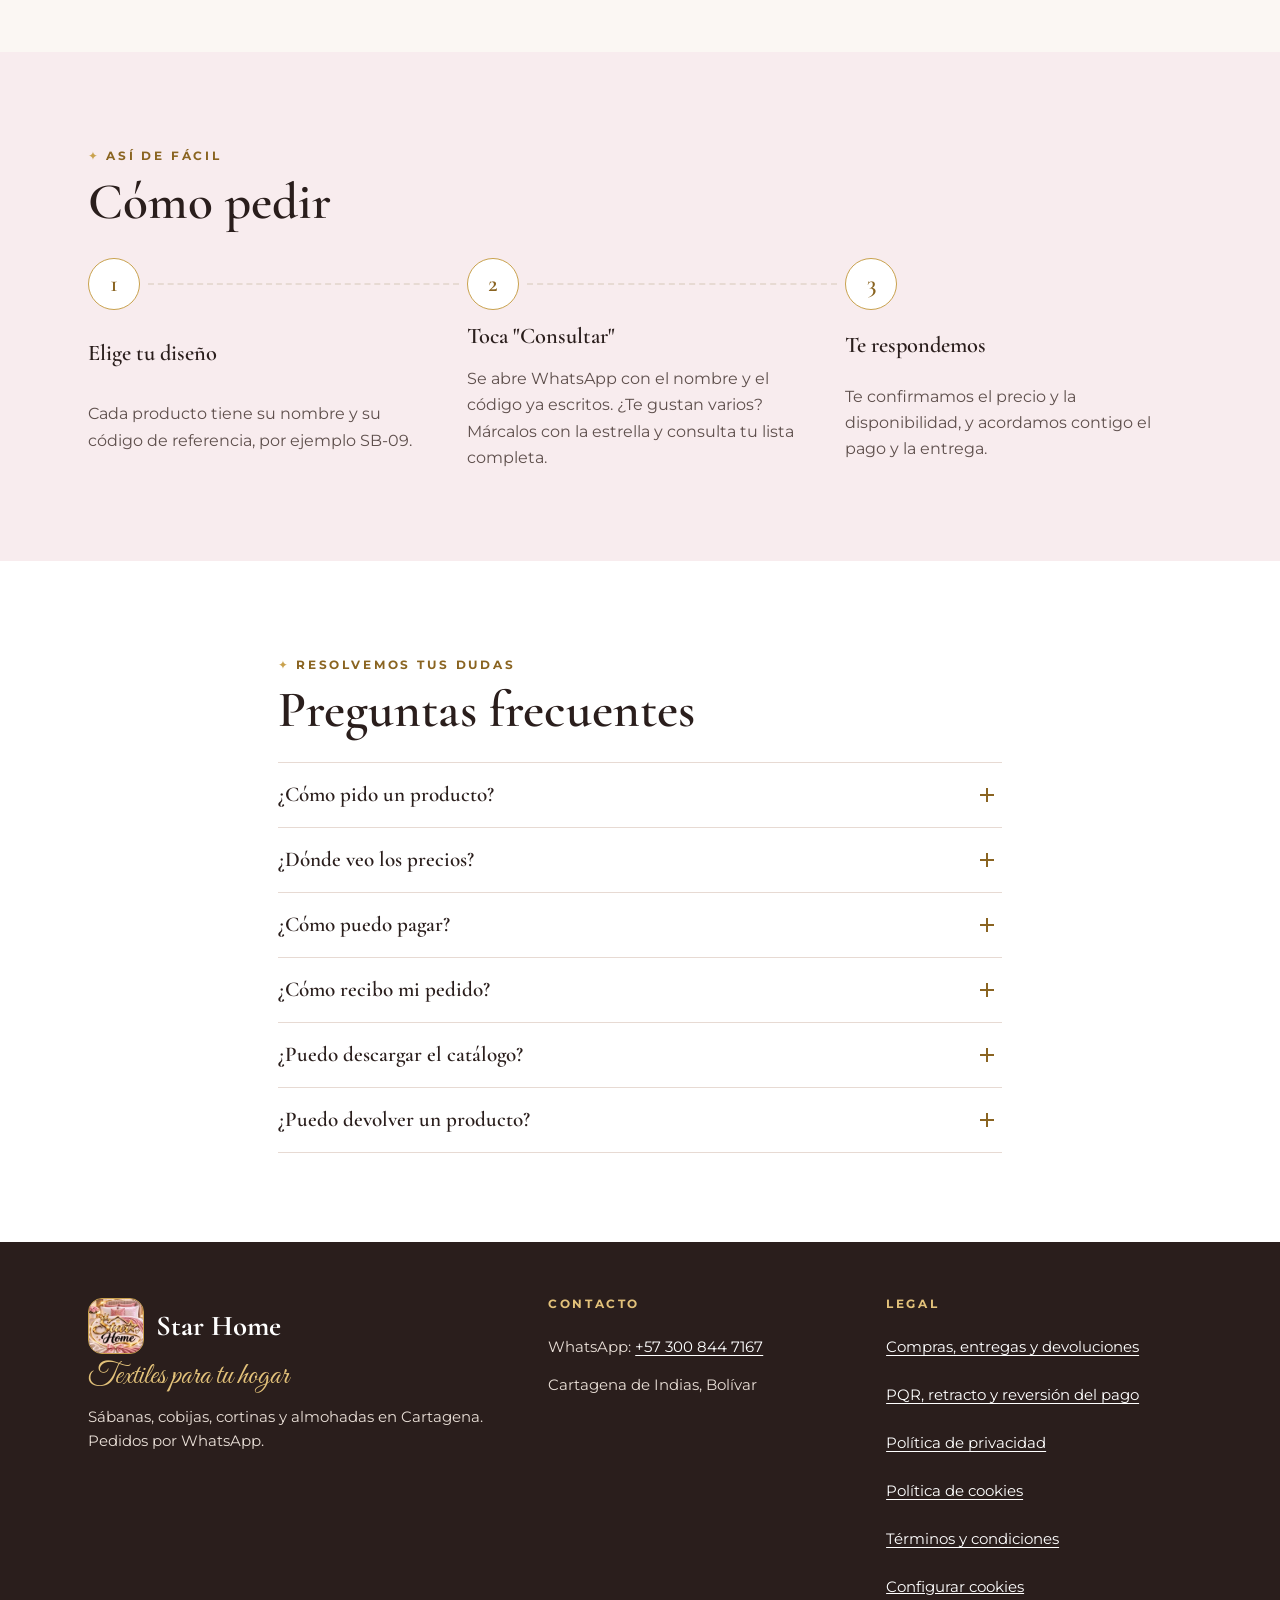
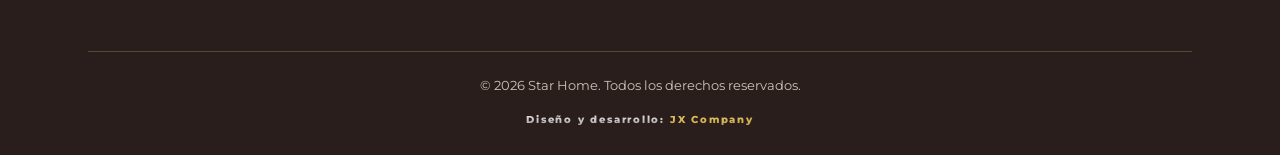
==== commit a629dbbc: "v1.4: Star Home — catálogo real sin precios, visor tipo carrusel, Mi lista, logo y colores de la mar" ====
--- a/index.html
+++ b/index.html
@@ -2,39 +2,41 @@
 <html lang="es">
 <head>
   <!-- ===========================================================
-       Estrellita House — index.html (landing de una sola página)
-       Tienda de sábanas, cortinas, tapetes y decoración de temporada
-       en Cartagena. Venta SOLO por WhatsApp: el carrito suma el pedido y lo
-       envía al chat con el total (desde v1.3 no hay pago en línea ni domicilios).
-       Depende de: css/styles.css, js/script.js, img/, contenido/*.json
-       y functions/index.js (que reinyecta el catálogo vivo del CMS).
+       Star Home — index.html (landing de una sola página)
+       Textiles para el hogar en Cartagena: sábanas, cobijas, cortinas y
+       almohadas. Catálogo REAL y SIN PRECIOS (desde v1.4): cada producto
+       tiene su código y su botón "Consultar" que abre WhatsApp con el
+       nombre y el código ya escritos. "Mi lista" junta varios diseños para
+       preguntar por todos a la vez.
+       Depende de: css/styles.css, js/script.js, img/, catalogo/ (PDF),
+       contenido/*.json y functions/index.js (que reinyecta el catálogo vivo).
        =========================================================== -->
   <meta charset="UTF-8">
   <meta name="viewport" content="width=device-width, initial-scale=1, viewport-fit=cover">
-  <title>Estrellita House | Sábanas, cortinas y tapetes en Cartagena</title>
-  <meta name="description" content="Sábanas, cortinas, tapetes y decoración de temporada para tu hogar en Cartagena. Arma tu pedido y envíalo por WhatsApp.">
-  <!-- Mientras el catálogo sea de muestra va "noindex". functions/index.js lo cambia
-       solo a "index, follow…" cuando se apaga el Modo muestra en el administrador. -->
-  <meta name="robots" content="noindex, nofollow">
+  <title>Star Home | Sábanas, cobijas, cortinas y almohadas en Cartagena</title>
+  <meta name="description" content="Star Home: sábanas, cobijas navideñas, cortinas y almohadas en Cartagena. Mira el catálogo 2026, elige tu diseño por su código y pregunta el precio por WhatsApp.">
+  <!-- functions/index.js pone aquí "noindex" si se enciende el Modo muestra en el
+       administrador, o "index, follow…" cuando está apagado (catálogo real). -->
+  <meta name="robots" content="index, follow, max-snippet:-1, max-image-preview:large, max-video-preview:-1">
   <link rel="canonical" href="https://star-home-shop.pages.dev/">
-  <meta name="theme-color" content="#1C2541">
+  <meta name="theme-color" content="#2A1E1C">
 
   <!-- Vista previa al compartir (WhatsApp, Instagram, Facebook…). og:image SIEMPRE absoluta. -->
   <meta property="og:type" content="website">
-  <meta property="og:site_name" content="Estrellita House">
+  <meta property="og:site_name" content="Star Home">
   <meta property="og:locale" content="es_CO">
-  <meta property="og:title" content="Estrellita House | Sábanas, cortinas y tapetes en Cartagena">
-  <meta property="og:description" content="Diseños de Navidad, Halloween y para todo el año en Cartagena. Arma tu pedido y envíalo por WhatsApp.">
+  <meta property="og:title" content="Star Home | Textiles para tu hogar en Cartagena">
+  <meta property="og:description" content="Catálogo 2026: sábanas, cobijas navideñas, cortinas y almohadas. Elige tu diseño y pregunta el precio por WhatsApp.">
   <meta property="og:url" content="https://star-home-shop.pages.dev/">
-  <meta property="og:image" content="https://star-home-shop.pages.dev/img/og-estrellita-house-cartagena.webp">
+  <meta property="og:image" content="https://star-home-shop.pages.dev/img/og-star-home-cartagena.webp">
   <meta property="og:image:type" content="image/webp">
   <meta property="og:image:width" content="1200">
   <meta property="og:image:height" content="630">
-  <meta property="og:image:alt" content="Pila de sábanas con estampados de Navidad frente a una ventana de noche, con el nombre Estrellita House">
+  <meta property="og:image:alt" content="Logo de Star Home con sus sábanas, cobijas y cortinas, y el texto Textiles para tu hogar">
   <meta name="twitter:card" content="summary_large_image">
-  <meta name="twitter:title" content="Estrellita House | Sábanas, cortinas y tapetes en Cartagena">
-  <meta name="twitter:description" content="Diseños de temporada para tu hogar en Cartagena. Pedidos por WhatsApp.">
-  <meta name="twitter:image" content="https://star-home-shop.pages.dev/img/og-estrellita-house-cartagena.webp">
+  <meta name="twitter:title" content="Star Home | Textiles para tu hogar en Cartagena">
+  <meta name="twitter:description" content="Sábanas, cobijas, cortinas y almohadas en Cartagena. Pedidos por WhatsApp.">
+  <meta name="twitter:image" content="https://star-home-shop.pages.dev/img/og-star-home-cartagena.webp">
 
   <!-- Zona de cobertura (no hay local abierto al público, por eso no van coordenadas exactas) -->
   <meta name="geo.region" content="CO-BOL">
@@ -46,14 +48,15 @@
   <link rel="manifest" href="site.webmanifest">
   <link rel="sitemap" type="application/xml" href="/sitemap.xml">
 
-  <!-- Tipografías de Google Fonts, carga NO bloqueante (preload + onload, con noscript) -->
+  <!-- Tipografías de Google Fonts (las mismas del catálogo PDF), carga NO bloqueante:
+       Cormorant Garamond (títulos), Montserrat (texto) y Great Vibes (letra cursiva de adorno) -->
   <link rel="preconnect" href="https://fonts.googleapis.com">
   <link rel="preconnect" href="https://fonts.gstatic.com" crossorigin>
-  <link rel="preload" as="style" href="https://fonts.googleapis.com/css2?family=Fraunces:opsz,wght@9..144,500..600&amp;family=Manrope:wght@400..700&amp;display=swap">
-  <link rel="stylesheet" href="https://fonts.googleapis.com/css2?family=Fraunces:opsz,wght@9..144,500..600&amp;family=Manrope:wght@400..700&amp;display=swap" media="print" onload="this.media='all'">
-  <noscript><link rel="stylesheet" href="https://fonts.googleapis.com/css2?family=Fraunces:opsz,wght@9..144,500..600&amp;family=Manrope:wght@400..700&amp;display=swap"></noscript>
-
-  <link rel="preload" as="image" href="img/heroe-sabanas-cortinas-estrellita-house.webp" fetchpriority="high">
+  <link rel="preload" as="style" href="https://fonts.googleapis.com/css2?family=Cormorant+Garamond:wght@500;600;700&amp;family=Great+Vibes&amp;family=Montserrat:wght@400..700&amp;display=swap">
+  <link rel="stylesheet" href="https://fonts.googleapis.com/css2?family=Cormorant+Garamond:wght@500;600;700&amp;family=Great+Vibes&amp;family=Montserrat:wght@400..700&amp;display=swap" media="print" onload="this.media='all'">
+  <noscript><link rel="stylesheet" href="https://fonts.googleapis.com/css2?family=Cormorant+Garamond:wght@500;600;700&amp;family=Great+Vibes&amp;family=Montserrat:wght@400..700&amp;display=swap"></noscript>
+
+  <link rel="preload" as="image" href="img/logo-star-home-600.webp" imagesrcset="img/logo-star-home-600.webp 600w, img/logo-star-home.webp 1000w" imagesizes="(min-width: 901px) 440px, 78vw" fetchpriority="high">
   <link rel="stylesheet" href="css/styles.css">
 
   <!-- JSON-LD del negocio: WebSite + tienda de artículos para el hogar + preguntas frecuentes.
@@ -66,20 +69,20 @@
         "@type": "WebSite",
         "@id": "https://star-home-shop.pages.dev/#sitio",
         "url": "https://star-home-shop.pages.dev/",
-        "name": "Estrellita House",
+        "name": "Star Home",
         "inLanguage": "es-CO",
         "publisher": { "@id": "https://star-home-shop.pages.dev/#tienda" }
       },
       {
         "@type": "HomeGoodsStore",
         "@id": "https://star-home-shop.pages.dev/#tienda",
-        "name": "Estrellita House",
+        "name": "Star Home",
+        "slogan": "Textiles para tu hogar",
         "url": "https://star-home-shop.pages.dev/",
-        "description": "Tienda de sábanas, cortinas, tapetes y decoración de temporada para el hogar en Cartagena. Pedidos por WhatsApp.",
-        "logo": "https://star-home-shop.pages.dev/img/logo-estrellita-house.webp",
-        "image": "https://star-home-shop.pages.dev/img/og-estrellita-house-cartagena.webp",
+        "description": "Tienda de textiles para el hogar en Cartagena: sábanas, cobijas navideñas, cortinas y almohadas. Pedidos y precios por WhatsApp.",
+        "logo": "https://star-home-shop.pages.dev/img/logo-star-home-600.webp",
+        "image": "https://star-home-shop.pages.dev/img/og-star-home-cartagena.webp",
         "telephone": "+57 300 844 7167",
-        "priceRange": "$$",
         "currenciesAccepted": "COP",
         "address": {
           "@type": "PostalAddress",
@@ -100,8 +103,13 @@
         "mainEntity": [
           {
             "@type": "Question",
-            "name": "¿Cómo hago mi pedido?",
-            "acceptedAnswer": { "@type": "Answer", "text": "Agrega los productos al carrito, escribe tu nombre y toca Enviar pedido por WhatsApp. Se abre el chat con tu pedido y el total ya escritos." }
+            "name": "¿Cómo pido un producto?",
+            "acceptedAnswer": { "@type": "Answer", "text": "Toca Consultar en el producto: se abre WhatsApp con su nombre y su código ya escritos. Si te gustan varios, márcalos con la estrella y consulta tu lista completa de una vez." }
+          },
+          {
+            "@type": "Question",
+            "name": "¿Dónde veo los precios?",
+            "acceptedAnswer": { "@type": "Answer", "text": "Te los damos por WhatsApp según el diseño y la medida, junto con la disponibilidad." }
           },
           {
             "@type": "Question",
@@ -115,6 +123,11 @@
           },
           {
             "@type": "Question",
+            "name": "¿Puedo descargar el catálogo?",
+            "acceptedAnswer": { "@type": "Answer", "text": "Sí. Toca Descargar catálogo, al inicio de la página, y guarda el PDF en tu celular." }
+          },
+          {
+            "@type": "Question",
             "name": "¿Puedo devolver un producto?",
             "acceptedAnswer": { "@type": "Answer", "text": "Sí. Tienes derecho de retracto durante los 5 días hábiles siguientes a la entrega, como establece la Ley 1480 de 2011. Las condiciones están en las políticas de compra." }
           }
@@ -123,49 +136,58 @@
     ]
   }
   </script>
-  <!-- JSON-LD de productos (ItemList → Product → offers → Offer). Lo regenera functions/index.js -->
-  <script type="application/ld+json" id="jsonld-productos">{"@context":"https://schema.org","@type":"ItemList","name":"Catálogo de Estrellita House","itemListElement":[{"@type":"ListItem","position":1,"item":{"@type":"Product","@id":"https://star-home-shop.pages.dev/#producto-p-sabanas-pinos-estrellas","name":"Juego de sábanas Pinos y estrellas","description":"Azul noche con pinos verdes y estrellas doradas. Incluye sábana ajustable, sábana plana y funda.","image":"https://star-home-shop.pages.dev/img/productos/sabanas-pinos-y-estrellas-navidad.webp","category":"Sábanas","offers":[{"@type":"Offer","name":"Sencilla 100 × 190 cm","price":"64900","priceCurrency":"COP","availability":"https://schema.org/InStock","itemCondition":"https://schema.org/NewCondition","url":"https://star-home-shop.pages.dev/#producto-p-sabanas-pinos-estrellas","seller":{"@id":"https://star-home-shop.pages.dev/#tienda"}},{"@type":"Offer","name":"Semidoble 120 × 190 cm","price":"74900","priceCurrency":"COP","availability":"https://schema.org/InStock","itemCondition":"https://schema.org/NewCondition","url":"https://star-home-shop.pages.dev/#producto-p-sabanas-pinos-estrellas","seller":{"@id":"https://star-home-shop.pages.dev/#tienda"}},{"@type":"Offer","name":"Doble 140 × 190 cm","price":"84900","priceCurrency":"COP","availability":"https://schema.org/InStock","itemCondition":"https://schema.org/NewCondition","url":"https://star-home-shop.pages.dev/#producto-p-sabanas-pinos-estrellas","seller":{"@id":"https://star-home-shop.pages.dev/#tienda"}},{"@type":"Offer","name":"Queen 160 × 190 cm","price":"94900","priceCurrency":"COP","availability":"https://schema.org/InStock","itemCondition":"https://schema.org/NewCondition","url":"https://star-home-shop.pages.dev/#producto-p-sabanas-pinos-estrellas","seller":{"@id":"https://star-home-shop.pages.dev/#tienda"}}]}},{"@type":"ListItem","position":2,"item":{"@type":"Product","@id":"https://star-home-shop.pages.dev/#producto-p-cortina-copos-nieve","name":"Cortina Copos de nieve","description":"Rojo navideño con copos blancos. Panel de 1,40 m de ancho por 2,20 m de alto, con argollas.","image":"https://star-home-shop.pages.dev/img/productos/cortina-copos-de-nieve-navidad.webp","category":"Cortinas","offers":[{"@type":"Offer","name":"1 panel 1,40 × 2,20 m","price":"54900","priceCurrency":"COP","availability":"https://schema.org/InStock","itemCondition":"https://schema.org/NewCondition","url":"https://star-home-shop.pages.dev/#producto-p-cortina-copos-nieve","seller":{"@id":"https://star-home-shop.pages.dev/#tienda"}},{"@type":"Offer","name":"Par de paneles 2,80 × 2,20 m","price":"99900","priceCurrency":"COP","availability":"https://schema.org/InStock","itemCondition":"https://schema.org/NewCondition","url":"https://star-home-shop.pages.dev/#producto-p-cortina-copos-nieve","seller":{"@id":"https://star-home-shop.pages.dev/#tienda"}}]}},{"@type":"ListItem","position":3,"item":{"@type":"Product","@id":"https://star-home-shop.pages.dev/#producto-p-tapete-feliz-navidad","name":"Tapete de entrada Feliz Navidad","description":"Tapete tipo fibra natural con letras rojas y ramita de acebo para recibir visitas en diciembre.","image":"https://star-home-shop.pages.dev/img/productos/tapete-entrada-feliz-navidad.webp","category":"Tapetes","offers":[{"@type":"Offer","name":"40 × 60 cm","price":"32900","priceCurrency":"COP","availability":"https://schema.org/InStock","itemCondition":"https://schema.org/NewCondition","url":"https://star-home-shop.pages.dev/#producto-p-tapete-feliz-navidad","seller":{"@id":"https://star-home-shop.pages.dev/#tienda"}},{"@type":"Offer","name":"60 × 90 cm","price":"49900","priceCurrency":"COP","availability":"https://schema.org/InStock","itemCondition":"https://schema.org/NewCondition","url":"https://star-home-shop.pages.dev/#producto-p-tapete-feliz-navidad","seller":{"@id":"https://star-home-shop.pages.dev/#tienda"}}]}},{"@type":"ListItem","position":4,"item":{"@type":"Product","@id":"https://star-home-shop.pages.dev/#producto-p-mantel-cuadros-navidad","name":"Mantel Cuadros de Navidad","description":"Cuadros escoceses en rojo y verde con línea dorada, para la cena del 24.","image":"https://star-home-shop.pages.dev/img/productos/mantel-cuadros-de-navidad.webp","category":"Manteles","offers":[{"@type":"Offer","name":"Redondo 1,50 m","price":"59900","priceCurrency":"COP","availability":"https://schema.org/InStock","itemCondition":"https://schema.org/NewCondition","url":"https://star-home-shop.pages.dev/#producto-p-mantel-cuadros-navidad","seller":{"@id":"https://star-home-shop.pages.dev/#tienda"}},{"@type":"Offer","name":"Rectangular 1,50 × 2,20 m","price":"69900","priceCurrency":"COP","availability":"https://schema.org/InStock","itemCondition":"https://schema.org/NewCondition","url":"https://star-home-shop.pages.dev/#producto-p-mantel-cuadros-navidad","seller":{"@id":"https://star-home-shop.pages.dev/#tienda"}}]}},{"@type":"ListItem","position":5,"item":{"@type":"Product","@id":"https://star-home-shop.pages.dev/#producto-p-cojines-tejido-nordico","name":"Fundas de cojín Tejido nórdico","description":"Par de fundas crema con estrellas nórdicas rojas. Para cojines de 45 × 45 cm.","image":"https://star-home-shop.pages.dev/img/productos/fundas-cojin-tejido-nordico.webp","category":"Cojines","offers":[{"@type":"Offer","name":"Par de fundas 45 × 45 cm","price":"36900","priceCurrency":"COP","availability":"https://schema.org/InStock","itemCondition":"https://schema.org/NewCondition","url":"https://star-home-shop.pages.dev/#producto-p-cojines-tejido-nordico","seller":{"@id":"https://star-home-shop.pages.dev/#tienda"}}]}},{"@type":"ListItem","position":6,"item":{"@type":"Product","@id":"https://star-home-shop.pages.dev/#producto-p-sabanas-calabazas","name":"Juego de sábanas Calabazas","description":"Fondo carbón con calabazas naranja, murciélagos y lunas. Incluye sábana ajustable, sábana plana y funda.","image":"https://star-home-shop.pages.dev/img/productos/sabanas-calabazas-halloween.webp","category":"Sábanas","offers":[{"@type":"Offer","name":"Sencilla 100 × 190 cm","price":"59900","priceCurrency":"COP","availability":"https://schema.org/InStock","itemCondition":"https://schema.org/NewCondition","url":"https://star-home-shop.pages.dev/#producto-p-sabanas-calabazas","seller":{"@id":"https://star-home-shop.pages.dev/#tienda"}},{"@type":"Offer","name":"Semidoble 120 × 190 cm","price":"69900","priceCurrency":"COP","availability":"https://schema.org/InStock","itemCondition":"https://schema.org/NewCondition","url":"https://star-home-shop.pages.dev/#producto-p-sabanas-calabazas","seller":{"@id":"https://star-home-shop.pages.dev/#tienda"}},{"@type":"Offer","name":"Doble 140 × 190 cm","price":"79900","priceCurrency":"COP","availability":"https://schema.org/InStock","itemCondition":"https://schema.org/NewCondition","url":"https://star-home-shop.pages.dev/#producto-p-sabanas-calabazas","seller":{"@id":"https://star-home-shop.pages.dev/#tienda"}}]}},{"@type":"ListItem","position":7,"item":{"@type":"Product","@id":"https://star-home-shop.pages.dev/#producto-p-tapete-boo","name":"Tapete de entrada Boo!","description":"Negro con letras naranja y dos fantasmitas. Para la puerta en la noche de brujas.","image":"https://star-home-shop.pages.dev/img/productos/tapete-entrada-boo-halloween.webp","category":"Tapetes","offers":[{"@type":"Offer","name":"40 × 60 cm","price":"29900","priceCurrency":"COP","availability":"https://schema.org/InStock","itemCondition":"https://schema.org/NewCondition","url":"https://star-home-shop.pages.dev/#producto-p-tapete-boo","seller":{"@id":"https://star-home-shop.pages.dev/#tienda"}}]}},{"@type":"ListItem","position":8,"item":{"@type":"Product","@id":"https://star-home-shop.pages.dev/#producto-p-sabanas-rayas-suaves","name":"Juego de sábanas Rayas suaves","description":"Blanco con rayas azul cielo. Incluye sábana ajustable, sábana plana y funda.","image":"https://star-home-shop.pages.dev/img/productos/sabanas-rayas-suaves.webp","category":"Sábanas","offers":[{"@type":"Offer","name":"Sencilla 100 × 190 cm","price":"59900","priceCurrency":"COP","availability":"https://schema.org/InStock","itemCondition":"https://schema.org/NewCondition","url":"https://star-home-shop.pages.dev/#producto-p-sabanas-rayas-suaves","seller":{"@id":"https://star-home-shop.pages.dev/#tienda"}},{"@type":"Offer","name":"Semidoble 120 × 190 cm","price":"69900","priceCurrency":"COP","availability":"https://schema.org/InStock","itemCondition":"https://schema.org/NewCondition","url":"https://star-home-shop.pages.dev/#producto-p-sabanas-rayas-suaves","seller":{"@id":"https://star-home-shop.pages.dev/#tienda"}},{"@type":"Offer","name":"Doble 140 × 190 cm","price":"79900","priceCurrency":"COP","availability":"https://schema.org/InStock","itemCondition":"https://schema.org/NewCondition","url":"https://star-home-shop.pages.dev/#producto-p-sabanas-rayas-suaves","seller":{"@id":"https://star-home-shop.pages.dev/#tienda"}},{"@type":"Offer","name":"Queen 160 × 190 cm","price":"89900","priceCurrency":"COP","availability":"https://schema.org/InStock","itemCondition":"https://schema.org/NewCondition","url":"https://star-home-shop.pages.dev/#producto-p-sabanas-rayas-suaves","seller":{"@id":"https://star-home-shop.pages.dev/#tienda"}}]}},{"@type":"ListItem","position":9,"item":{"@type":"Product","@id":"https://star-home-shop.pages.dev/#producto-p-cortina-lino-arena","name":"Cortina blackout Lino arena","description":"Color arena con textura de lino que oscurece la habitación. Panel de 1,40 × 2,20 m.","image":"https://star-home-shop.pages.dev/img/productos/cortina-blackout-lino-arena.webp","category":"Cortinas","offers":[{"@type":"Offer","name":"1 panel 1,40 × 2,20 m","price":"64900","priceCurrency":"COP","availability":"https://schema.org/InStock","itemCondition":"https://schema.org/NewCondition","url":"https://star-home-shop.pages.dev/#producto-p-cortina-lino-arena","seller":{"@id":"https://star-home-shop.pages.dev/#tienda"}},{"@type":"Offer","name":"Par de paneles 2,80 × 2,20 m","price":"119900","priceCurrency":"COP","availability":"https://schema.org/InStock","itemCondition":"https://schema.org/NewCondition","url":"https://star-home-shop.pages.dev/#producto-p-cortina-lino-arena","seller":{"@id":"https://star-home-shop.pages.dev/#tienda"}}]}},{"@type":"ListItem","position":10,"item":{"@type":"Product","@id":"https://star-home-shop.pages.dev/#producto-p-tapete-bano-algodon-nube","name":"Tapete de baño Algodón nube","description":"Azul nube, suave y acolchado, con borde blanco.","image":"https://star-home-shop.pages.dev/img/productos/tapete-bano-algodon-nube.webp","category":"Tapetes","offers":[{"@type":"Offer","name":"45 × 70 cm","price":"27900","priceCurrency":"COP","availability":"https://schema.org/InStock","itemCondition":"https://schema.org/NewCondition","url":"https://star-home-shop.pages.dev/#producto-p-tapete-bano-algodon-nube","seller":{"@id":"https://star-home-shop.pages.dev/#tienda"}}]}},{"@type":"ListItem","position":11,"item":{"@type":"Product","@id":"https://star-home-shop.pages.dev/#producto-p-sabanas-hojas-palma","name":"Juego de sábanas Hojas de palma","description":"Blanco con hojas de palma verdes. Incluye sábana ajustable, sábana plana y funda.","image":"https://star-home-shop.pages.dev/img/productos/sabanas-hojas-de-palma.webp","category":"Sábanas","offers":[{"@type":"Offer","name":"Sencilla 100 × 190 cm","price":"62900","priceCurrency":"COP","availability":"https://schema.org/InStock","itemCondition":"https://schema.org/NewCondition","url":"https://star-home-shop.pages.dev/#producto-p-sabanas-hojas-palma","seller":{"@id":"https://star-home-shop.pages.dev/#tienda"}},{"@type":"Offer","name":"Semidoble 120 × 190 cm","price":"72900","priceCurrency":"COP","availability":"https://schema.org/InStock","itemCondition":"https://schema.org/NewCondition","url":"https://star-home-shop.pages.dev/#producto-p-sabanas-hojas-palma","seller":{"@id":"https://star-home-shop.pages.dev/#tienda"}},{"@type":"Offer","name":"Doble 140 × 190 cm","price":"82900","priceCurrency":"COP","availability":"https://schema.org/InStock","itemCondition":"https://schema.org/NewCondition","url":"https://star-home-shop.pages.dev/#producto-p-sabanas-hojas-palma","seller":{"@id":"https://star-home-shop.pages.dev/#tienda"}},{"@type":"Offer","name":"Queen 160 × 190 cm","price":"92900","priceCurrency":"COP","availability":"https://schema.org/InStock","itemCondition":"https://schema.org/NewCondition","url":"https://star-home-shop.pages.dev/#producto-p-sabanas-hojas-palma","seller":{"@id":"https://star-home-shop.pages.dev/#tienda"}}]}}]}</script>
+  <!-- JSON-LD de la lista de productos (ItemList → ListItem). Lo regenera functions/index.js -->
+  <script type="application/ld+json" id="jsonld-productos">{"@context":"https://schema.org","@type":"ItemList","name":"Catálogo de Star Home","numberOfItems":81,"itemListElement":[{"@type":"ListItem","position":1,"name":"Santa y Pinos · Cobija navideña (Ref. CB-01)","url":"https://star-home-shop.pages.dev/#p-cb-01","image":"https://star-home-shop.pages.dev/img/productos/cb-01-santa-y-pinos.webp"},{"@type":"ListItem","position":2,"name":"Santa al Volante · Cobija navideña (Ref. CB-02)","url":"https://star-home-shop.pages.dev/#p-cb-02","image":"https://star-home-shop.pages.dev/img/productos/cb-02-santa-al-volante.webp"},{"@type":"ListItem","position":3,"name":"Santa y sus Regalos · Cobija navideña (Ref. CB-03)","url":"https://star-home-shop.pages.dev/#p-cb-03","image":"https://star-home-shop.pages.dev/img/productos/cb-03-santa-y-sus-regalos.webp"},{"@type":"ListItem","position":4,"name":"Pinos Dorados · Cobija navideña (Ref. CB-04)","url":"https://star-home-shop.pages.dev/#p-cb-04","image":"https://star-home-shop.pages.dev/img/productos/cb-04-pinos-dorados.webp"},{"@type":"ListItem","position":5,"name":"Trineo Mágico · Cobija navideña (Ref. CB-05)","url":"https://star-home-shop.pages.dev/#p-cb-05","image":"https://star-home-shop.pages.dev/img/productos/cb-05-trineo-magico.webp"},{"@type":"ListItem","position":6,"name":"Noche de Regalos · Cobija navideña (Ref. CB-06)","url":"https://star-home-shop.pages.dev/#p-cb-06","image":"https://star-home-shop.pages.dev/img/productos/cb-06-noche-de-regalos.webp"},{"@type":"ListItem","position":7,"name":"Santa y Luces · Cobija navideña (Ref. CB-07)","url":"https://star-home-shop.pages.dev/#p-cb-07","image":"https://star-home-shop.pages.dev/img/productos/cb-07-santa-y-luces.webp"},{"@type":"ListItem","position":8,"name":"Santa y sus Renos · Cobija navideña (Ref. CB-08)","url":"https://star-home-shop.pages.dev/#p-cb-08","image":"https://star-home-shop.pages.dev/img/productos/cb-08-santa-y-sus-renos.webp"},{"@type":"ListItem","position":9,"name":"Merry & Bright · Cobija navideña (Ref. CB-09)","url":"https://star-home-shop.pages.dev/#p-cb-09","image":"https://star-home-shop.pages.dev/img/productos/cb-09-merry-bright.webp"},{"@type":"ListItem","position":10,"name":"Feliz Navidad Azul · Cobija navideña (Ref. CB-10)","url":"https://star-home-shop.pages.dev/#p-cb-10","image":"https://star-home-shop.pages.dev/img/productos/cb-10-feliz-navidad-azul.webp"},{"@type":"ListItem","position":11,"name":"Merry Christmas Noche · Cobija navideña (Ref. CB-11)","url":"https://star-home-shop.pages.dev/#p-cb-11","image":"https://star-home-shop.pages.dev/img/productos/cb-11-merry-christmas-noche.webp"},{"@type":"ListItem","position":12,"name":"Muñecos de Nieve · Cobija navideña (Ref. CB-12)","url":"https://star-home-shop.pages.dev/#p-cb-12","image":"https://star-home-shop.pages.dev/img/productos/cb-12-munecos-de-nieve.webp"},{"@type":"ListItem","position":13,"name":"Trineo Feliz Navidad · Cobija navideña (Ref. CB-13)","url":"https://star-home-shop.pages.dev/#p-cb-13","image":"https://star-home-shop.pages.dev/img/productos/cb-13-trineo-feliz-navidad.webp"},{"@type":"ListItem","position":14,"name":"Duendes Navideños · Cobija navideña (Ref. CB-14)","url":"https://star-home-shop.pages.dev/#p-cb-14","image":"https://star-home-shop.pages.dev/img/productos/cb-14-duendes-navidenos.webp"},{"@type":"ListItem","position":15,"name":"Santa Año Nuevo · Cobija navideña (Ref. CB-15)","url":"https://star-home-shop.pages.dev/#p-cb-15","image":"https://star-home-shop.pages.dev/img/productos/cb-15-santa-ano-nuevo.webp"},{"@type":"ListItem","position":16,"name":"Campanas de Santa · Cobija navideña (Ref. CB-16)","url":"https://star-home-shop.pages.dev/#p-cb-16","image":"https://star-home-shop.pages.dev/img/productos/cb-16-campanas-de-santa.webp"},{"@type":"ListItem","position":17,"name":"Ositos Navideños · Cobija navideña (Ref. CB-17)","url":"https://star-home-shop.pages.dev/#p-cb-17","image":"https://star-home-shop.pages.dev/img/productos/cb-17-ositos-navidenos.webp"},{"@type":"ListItem","position":18,"name":"Santa y Esferas · Cortina navideña (Ref. CT-01)","url":"https://star-home-shop.pages.dev/#p-ct-01","image":"https://star-home-shop.pages.dev/img/productos/ct-01-santa-y-esferas.webp"},{"@type":"ListItem","position":19,"name":"Bola de Nieve · Cortina navideña (Ref. CT-02)","url":"https://star-home-shop.pages.dev/#p-ct-02","image":"https://star-home-shop.pages.dev/img/productos/ct-02-bola-de-nieve.webp"},{"@type":"ListItem","position":20,"name":"Pingüinos y Osos Polares · Cortina navideña (Ref. CT-03)","url":"https://star-home-shop.pages.dev/#p-ct-03","image":"https://star-home-shop.pages.dev/img/productos/ct-03-pinguinos-y-osos-polares.webp"},{"@type":"ListItem","position":21,"name":"Fiesta Navideña · Cortina navideña (Ref. CT-04)","url":"https://star-home-shop.pages.dev/#p-ct-04","image":"https://star-home-shop.pages.dev/img/productos/ct-04-fiesta-navidena.webp"},{"@type":"ListItem","position":22,"name":"Pingüinos en Rojo · Cortina navideña (Ref. CT-05)","url":"https://star-home-shop.pages.dev/#p-ct-05","image":"https://star-home-shop.pages.dev/img/productos/ct-05-pinguinos-en-rojo.webp"},{"@type":"ListItem","position":23,"name":"Santa Clásico · Cortina navideña (Ref. CT-06)","url":"https://star-home-shop.pages.dev/#p-ct-06","image":"https://star-home-shop.pages.dev/img/productos/ct-06-santa-clasico.webp"},{"@type":"ListItem","position":24,"name":"Duendes y Renos · Cortina navideña (Ref. CT-07)","url":"https://star-home-shop.pages.dev/#p-ct-07","image":"https://star-home-shop.pages.dev/img/productos/ct-07-duendes-y-renos.webp"},{"@type":"ListItem","position":25,"name":"Ho Ho Ho · Cortina navideña (Ref. CT-08)","url":"https://star-home-shop.pages.dev/#p-ct-08","image":"https://star-home-shop.pages.dev/img/productos/ct-08-ho-ho-ho.webp"},{"@type":"ListItem","position":26,"name":"Pingüinos en Azul · Cortina navideña (Ref. CT-09)","url":"https://star-home-shop.pages.dev/#p-ct-09","image":"https://star-home-shop.pages.dev/img/productos/ct-09-pinguinos-en-azul.webp"},{"@type":"ListItem","position":27,"name":"Gnomos y Galletas · Cortina navideña (Ref. CT-10)","url":"https://star-home-shop.pages.dev/#p-ct-10","image":"https://star-home-shop.pages.dev/img/productos/ct-10-gnomos-y-galletas.webp"},{"@type":"ListItem","position":28,"name":"Margaritas Turquesa · Sábana estampada (Ref. SB-01)","url":"https://star-home-shop.pages.dev/#p-sb-01","image":"https://star-home-shop.pages.dev/img/productos/sb-01-margaritas-turquesa.webp"},{"@type":"ListItem","position":29,"name":"Geométrico Azul · Sábana estampada (Ref. SB-02)","url":"https://star-home-shop.pages.dev/#p-sb-02","image":"https://star-home-shop.pages.dev/img/productos/sb-02-geometrico-azul.webp"},{"@type":"ListItem","position":30,"name":"Hojas Tropicales · Sábana estampada (Ref. SB-03)","url":"https://star-home-shop.pages.dev/#p-sb-03","image":"https://star-home-shop.pages.dev/img/productos/sb-03-hojas-tropicales.webp"},{"@type":"ListItem","position":31,"name":"Geométrico Rosa · Sábana estampada (Ref. SB-04)","url":"https://star-home-shop.pages.dev/#p-sb-04","image":"https://star-home-shop.pages.dev/img/productos/sb-04-geometrico-rosa.webp"},{"@type":"ListItem","position":32,"name":"Mariposa Aqua · Sábana estampada (Ref. SB-05)","url":"https://star-home-shop.pages.dev/#p-sb-05","image":"https://star-home-shop.pages.dev/img/productos/sb-05-mariposa-aqua.webp"},{"@type":"ListItem","position":33,"name":"Mariposas y Corazones · Sábana estampada (Ref. SB-06)","url":"https://star-home-shop.pages.dev/#p-sb-06","image":"https://star-home-shop.pages.dev/img/productos/sb-06-mariposas-y-corazones.webp"},{"@type":"ListItem","position":34,"name":"París Amour · Sábana estampada (Ref. SB-07)","url":"https://star-home-shop.pages.dev/#p-sb-07","image":"https://star-home-shop.pages.dev/img/productos/sb-07-paris-amour.webp"},{"@type":"ListItem","position":35,"name":"Corazones de Colores · Sábana estampada (Ref. SB-08)","url":"https://star-home-shop.pages.dev/#p-sb-08","image":"https://star-home-shop.pages.dev/img/productos/sb-08-corazones-de-colores.webp"},{"@type":"ListItem","position":36,"name":"Corazones Rosa · Sábana estampada (Ref. SB-09)","url":"https://star-home-shop.pages.dev/#p-sb-09","image":"https://star-home-shop.pages.dev/img/productos/sb-09-corazones-rosa.webp"},{"@type":"ListItem","position":37,"name":"Ondas Azules · Sábana estampada (Ref. SB-10)","url":"https://star-home-shop.pages.dev/#p-sb-10","image":"https://star-home-shop.pages.dev/img/productos/sb-10-ondas-azules.webp"},{"@type":"ListItem","position":38,"name":"Conchas Marinas · Sábana estampada (Ref. SB-11)","url":"https://star-home-shop.pages.dev/#p-sb-11","image":"https://star-home-shop.pages.dev/img/productos/sb-11-conchas-marinas.webp"},{"@type":"ListItem","position":39,"name":"Mosaico Multicolor · Sábana estampada (Ref. SB-12)","url":"https://star-home-shop.pages.dev/#p-sb-12","image":"https://star-home-shop.pages.dev/img/productos/sb-12-mosaico-multicolor.webp"},{"@type":"ListItem","position":40,"name":"Flores Azul Noche · Sábana estampada (Ref. SB-13)","url":"https://star-home-shop.pages.dev/#p-sb-13","image":"https://star-home-shop.pages.dev/img/productos/sb-13-flores-azul-noche.webp"},{"@type":"ListItem","position":41,"name":"Mariposa Azul · Sábana estampada (Ref. SB-14)","url":"https://star-home-shop.pages.dev/#p-sb-14","image":"https://star-home-shop.pages.dev/img/productos/sb-14-mariposa-azul.webp"},{"@type":"ListItem","position":42,"name":"Trazos Arena · Sábana estampada (Ref. SB-15)","url":"https://star-home-shop.pages.dev/#p-sb-15","image":"https://star-home-shop.pages.dev/img/productos/sb-15-trazos-arena.webp"},{"@type":"ListItem","position":43,"name":"Corazones y Margaritas · Sábana estampada (Ref. SB-16)","url":"https://star-home-shop.pages.dev/#p-sb-16","image":"https://star-home-shop.pages.dev/img/productos/sb-16-corazones-y-margaritas.webp"},{"@type":"ListItem","position":44,"name":"Rosas en Gris · Sábana estampada (Ref. SB-17)","url":"https://star-home-shop.pages.dev/#p-sb-17","image":"https://star-home-shop.pages.dev/img/productos/sb-17-rosas-en-gris.webp"},{"@type":"ListItem","position":45,"name":"Flores Doradas · Sábana estampada (Ref. SB-18)","url":"https://star-home-shop.pages.dev/#p-sb-18","image":"https://star-home-shop.pages.dev/img/productos/sb-18-flores-doradas.webp"},{"@type":"ListItem","position":46,"name":"Mariposas Turquesa · Sábana estampada (Ref. SB-19)","url":"https://star-home-shop.pages.dev/#p-sb-19","image":"https://star-home-shop.pages.dev/img/productos/sb-19-mariposas-turquesa.webp"},{"@type":"ListItem","position":47,"name":"Palmas Blanco y Negro · Sábana estampada (Ref. SB-20)","url":"https://star-home-shop.pages.dev/#p-sb-20","image":"https://star-home-shop.pages.dev/img/productos/sb-20-palmas-blanco-y-negro.webp"},{"@type":"ListItem","position":48,"name":"Mármol Dorado · Sábana estampada (Ref. SB-21)","url":"https://star-home-shop.pages.dev/#p-sb-21","image":"https://star-home-shop.pages.dev/img/productos/sb-21-marmol-dorado.webp"},{"@type":"ListItem","position":49,"name":"Flor de Cerezo · Sábana estampada (Ref. SB-22)","url":"https://star-home-shop.pages.dev/#p-sb-22","image":"https://star-home-shop.pages.dev/img/productos/sb-22-flor-de-cerezo.webp"},{"@type":"ListItem","position":50,"name":"Café en París · Sábana estampada (Ref. SB-23)","url":"https://star-home-shop.pages.dev/#p-sb-23","image":"https://star-home-shop.pages.dev/img/productos/sb-23-cafe-en-paris.webp"},{"@type":"ListItem","position":51,"name":"Hojas Rosa y Azul · Sábana estampada (Ref. SB-24)","url":"https://star-home-shop.pages.dev/#p-sb-24","image":"https://star-home-shop.pages.dev/img/productos/sb-24-hojas-rosa-y-azul.webp"},{"@type":"ListItem","position":52,"name":"Monstera Celeste · Sábana estampada (Ref. SB-25)","url":"https://star-home-shop.pages.dev/#p-sb-25","image":"https://star-home-shop.pages.dev/img/productos/sb-25-monstera-celeste.webp"},{"@type":"ListItem","position":53,"name":"Corazones de Colores · Sábana estampada (Ref. SB-26)","url":"https://star-home-shop.pages.dev/#p-sb-26","image":"https://star-home-shop.pages.dev/img/productos/sb-26-corazones-de-colores.webp"},{"@type":"ListItem","position":54,"name":"Flores de Primavera · Sábana estampada (Ref. SB-27)","url":"https://star-home-shop.pages.dev/#p-sb-27","image":"https://star-home-shop.pages.dev/img/productos/sb-27-flores-de-primavera.webp"},{"@type":"ListItem","position":55,"name":"París Lila · Sábana estampada (Ref. SB-28)","url":"https://star-home-shop.pages.dev/#p-sb-28","image":"https://star-home-shop.pages.dev/img/productos/sb-28-paris-lila.webp"},{"@type":"ListItem","position":56,"name":"Hojas Rosa y Azul · Sábana estampada (Ref. SB-29)","url":"https://star-home-shop.pages.dev/#p-sb-29","image":"https://star-home-shop.pages.dev/img/productos/sb-29-hojas-rosa-y-azul.webp"},{"@type":"ListItem","position":57,"name":"Franjas Gris y Vino · Sábana estampada (Ref. SB-30)","url":"https://star-home-shop.pages.dev/#p-sb-30","image":"https://star-home-shop.pages.dev/img/productos/sb-30-franjas-gris-y-vino.webp"},{"@type":"ListItem","position":58,"name":"Geométrico Salvia · Sábana estampada (Ref. SB-31)","url":"https://star-home-shop.pages.dev/#p-sb-31","image":"https://star-home-shop.pages.dev/img/productos/sb-31-geometrico-salvia.webp"},{"@type":"ListItem","position":59,"name":"París Amour · Sábana estampada (Ref. SB-32)","url":"https://star-home-shop.pages.dev/#p-sb-32","image":"https://star-home-shop.pages.dev/img/productos/sb-32-paris-amour.webp"},{"@type":"ListItem","position":60,"name":"Azul cielo · Sábana satinada de rayas (Ref. SB-33)","url":"https://star-home-shop.pages.dev/#p-sb-33","image":"https://star-home-shop.pages.dev/img/productos/sb-33-azul-cielo.webp"},{"@type":"ListItem","position":61,"name":"Azul noche · Sábana satinada de rayas (Ref. SB-34)","url":"https://star-home-shop.pages.dev/#p-sb-34","image":"https://star-home-shop.pages.dev/img/productos/sb-34-azul-noche.webp"},{"@type":"ListItem","position":62,"name":"Lila · Sábana satinada de rayas (Ref. SB-35)","url":"https://star-home-shop.pages.dev/#p-sb-35","image":"https://star-home-shop.pages.dev/img/productos/sb-35-lila.webp"},{"@type":"ListItem","position":63,"name":"Rosa · Sábana satinada de rayas (Ref. SB-36)","url":"https://star-home-shop.pages.dev/#p-sb-36","image":"https://star-home-shop.pages.dev/img/productos/sb-36-rosa.webp"},{"@type":"ListItem","position":64,"name":"Blanco · Sábana satinada de rayas (Ref. SB-37)","url":"https://star-home-shop.pages.dev/#p-sb-37","image":"https://star-home-shop.pages.dev/img/productos/sb-37-blanco.webp"},{"@type":"ListItem","position":65,"name":"Beige · Sábana satinada de rayas (Ref. SB-38)","url":"https://star-home-shop.pages.dev/#p-sb-38","image":"https://star-home-shop.pages.dev/img/productos/sb-38-beige.webp"},{"@type":"ListItem","position":66,"name":"Vinotinto · Sábana satinada de rayas (Ref. SB-39)","url":"https://star-home-shop.pages.dev/#p-sb-39","image":"https://star-home-shop.pages.dev/img/productos/sb-39-vinotinto.webp"},{"@type":"ListItem","position":67,"name":"Negro · Sábana satinada de rayas (Ref. SB-40)","url":"https://star-home-shop.pages.dev/#p-sb-40","image":"https://star-home-shop.pages.dev/img/productos/sb-40-negro.webp"},{"@type":"ListItem","position":68,"name":"Verde menta · Sábana satinada de rayas (Ref. SB-41)","url":"https://star-home-shop.pages.dev/#p-sb-41","image":"https://star-home-shop.pages.dev/img/productos/sb-41-verde-menta.webp"},{"@type":"ListItem","position":69,"name":"Velo blanco · Cortina clásica (Ref. CT-11)","url":"https://star-home-shop.pages.dev/#p-ct-11","image":"https://star-home-shop.pages.dev/img/productos/ct-11-velo-blanco.webp"},{"@type":"ListItem","position":70,"name":"Verde esmeralda · Cortina clásica (Ref. CT-12)","url":"https://star-home-shop.pages.dev/#p-ct-12","image":"https://star-home-shop.pages.dev/img/productos/ct-12-verde-esmeralda.webp"},{"@type":"ListItem","position":71,"name":"Fucsia · Cortina clásica (Ref. CT-13)","url":"https://star-home-shop.pages.dev/#p-ct-13","image":"https://star-home-shop.pages.dev/img/productos/ct-13-fucsia.webp"},{"@type":"ListItem","position":72,"name":"Azul noche · Cortina clásica (Ref. CT-14)","url":"https://star-home-shop.pages.dev/#p-ct-14","image":"https://star-home-shop.pages.dev/img/productos/ct-14-azul-noche.webp"},{"@type":"ListItem","position":73,"name":"Negro · Cortina clásica (Ref. CT-15)","url":"https://star-home-shop.pages.dev/#p-ct-15","image":"https://star-home-shop.pages.dev/img/productos/ct-15-negro.webp"},{"@type":"ListItem","position":74,"name":"Rojo · Cortina clásica (Ref. CT-16)","url":"https://star-home-shop.pages.dev/#p-ct-16","image":"https://star-home-shop.pages.dev/img/productos/ct-16-rojo.webp"},{"@type":"ListItem","position":75,"name":"Azul brillante · Cortina clásica (Ref. CT-17)","url":"https://star-home-shop.pages.dev/#p-ct-17","image":"https://star-home-shop.pages.dev/img/productos/ct-17-azul-brillante.webp"},{"@type":"ListItem","position":76,"name":"Gris topo · Cortina clásica (Ref. CT-18)","url":"https://star-home-shop.pages.dev/#p-ct-18","image":"https://star-home-shop.pages.dev/img/productos/ct-18-gris-topo.webp"},{"@type":"ListItem","position":77,"name":"Gris plomo · Cortina clásica (Ref. CT-19)","url":"https://star-home-shop.pages.dev/#p-ct-19","image":"https://star-home-shop.pages.dev/img/productos/ct-19-gris-plomo.webp"},{"@type":"ListItem","position":78,"name":"Vino · Cortina jacquard con botones (Ref. CT-20)","url":"https://star-home-shop.pages.dev/#p-ct-20","image":"https://star-home-shop.pages.dev/img/productos/ct-20-vino.webp"},{"@type":"ListItem","position":79,"name":"Gris con círculos · Cortina jacquard con botones (Ref. CT-21)","url":"https://star-home-shop.pages.dev/#p-ct-21","image":"https://star-home-shop.pages.dev/img/productos/ct-21-gris-con-circulos.webp"},{"@type":"ListItem","position":80,"name":"Grafito · Cortina jacquard con botones (Ref. CT-22)","url":"https://star-home-shop.pages.dev/#p-ct-22","image":"https://star-home-shop.pages.dev/img/productos/ct-22-grafito.webp"},{"@type":"ListItem","position":81,"name":"Almohada Clásica · Almohada blanca (Ref. AL-01)","url":"https://star-home-shop.pages.dev/#p-al-01","image":"https://star-home-shop.pages.dev/img/productos/al-01-almohada-clasica.webp"}]}</script>
 </head>
 <body>
+  <!-- Sprite de íconos: se dibujan UNA vez y se reutilizan con <use href="#…">
+       (#i-whatsapp en "Consultar", la lista y el botón flotante; #i-estrella en
+       "Mi lista"). El color lo pone el CSS de cada botón. -->
+  <svg class="sprite" width="0" height="0" aria-hidden="true" focusable="false">
+    <symbol id="i-whatsapp" viewBox="0 0 24 24"><path d="M17.472 14.382c-.297-.149-1.758-.867-2.03-.967-.273-.099-.471-.148-.67.15-.197.297-.767.966-.94 1.164-.173.199-.347.223-.644.075-.297-.15-1.255-.463-2.39-1.475-.883-.788-1.48-1.761-1.653-2.059-.173-.297-.018-.458.13-.606.134-.133.298-.347.446-.52.149-.174.198-.298.298-.497.099-.198.05-.371-.025-.52-.075-.149-.669-1.612-.916-2.207-.242-.579-.487-.5-.669-.51-.173-.008-.371-.01-.57-.01-.198 0-.52.074-.792.372-.272.297-1.04 1.016-1.04 2.479 0 1.462 1.065 2.875 1.213 3.074.149.198 2.096 3.2 5.077 4.487.709.306 1.262.489 1.694.625.712.227 1.36.195 1.871.118.571-.085 1.758-.719 2.006-1.413.248-.694.248-1.289.173-1.413-.074-.124-.272-.198-.57-.347m-5.421 7.403h-.004a9.87 9.87 0 0 1-5.031-1.378l-.361-.214-3.741.982.998-3.648-.235-.374a9.86 9.86 0 0 1-1.51-5.26c.001-5.45 4.436-9.884 9.888-9.884 2.64 0 5.122 1.03 6.988 2.898a9.825 9.825 0 0 1 2.893 6.994c-.003 5.45-4.437 9.884-9.885 9.884m8.413-18.297A11.815 11.815 0 0 0 12.05 0C5.495 0 .16 5.335.157 11.892c0 2.096.547 4.142 1.588 5.945L.057 24l6.305-1.654a11.882 11.882 0 0 0 5.683 1.448h.005c6.554 0 11.89-5.335 11.893-11.893a11.821 11.821 0 0 0-3.48-8.413Z"/></symbol>
+    <symbol id="i-estrella" viewBox="0 0 24 24"><path d="M12 2.8l2.75 5.57 6.15.9-4.45 4.33 1.05 6.12L12 16.83l-5.5 2.89 1.05-6.12L3.1 9.27l6.15-.9L12 2.8z"/></symbol>
+  </svg>
   <a class="saltar" href="#contenido">Saltar al contenido</a>
 
   <!-- ===========================================================
        AVISO SUPERIOR
-       Qué es: barra delgada con un mensaje corto.
-       Función: en Modo muestra avisa que el catálogo es de prueba; si no,
-                muestra el aviso que la dueña active en el administrador.
+       Qué es: barra delgada con un mensaje corto (hoy: Especial Navidad 2026).
+       Función: muestra el aviso que la dueña active en el administrador; si
+                se enciende el Modo muestra, avisa que el catálogo es de prueba.
        Depende de: contenido/tienda.json (lo pinta functions/index.js).
        =========================================================== -->
-  <aside class="aviso" id="aviso-tienda" aria-label="Aviso de la tienda"><p>Catálogo de muestra: pronto subimos los productos y precios reales.</p></aside>
+  <aside class="aviso" id="aviso-tienda" aria-label="Aviso de la tienda"><p>✦ Especial Navidad 2026: cobijas y cortinas navideñas ✦</p></aside>
 
   <!-- ===========================================================
        CABECERA
-       Qué es: marca, menú de secciones y botón del carrito.
+       Qué es: logo de Star Home, menú de secciones y botón "Mi lista".
        Función: navegación fija arriba; en móvil (≤900px) el menú se
                 abre con la hamburguesa.
-       Depende de: .cabecera/.menu en styles.css; menú y carrito en script.js
+       Depende de: .cabecera/.menu en styles.css; menú y lista en script.js
        =========================================================== -->
   <header class="cabecera" id="cabecera">
     <div class="contenedor cabecera__fila">
-      <a class="marca" href="/" aria-label="Estrellita House, ir al inicio">
-        <svg class="marca__estrella" viewBox="-1 -1 2 2" aria-hidden="true" focusable="false"><path d="M 0 -1 Q 0.2 -0.2 1 0 Q 0.2 0.2 0 1 Q -0.2 0.2 -1 0 Q -0.2 -0.2 0 -1 Z"/></svg>
-        <span class="marca__nombre">Estrellita <span class="marca__casa">House</span></span>
+      <a class="marca" href="/" aria-label="Star Home, ir al inicio">
+        <img class="marca__logo" src="img/logo-star-home-132.webp" width="44" height="44" alt="" decoding="async">
+        <span class="marca__nombre">Star Home</span>
       </a>
 
       <nav class="menu" id="menu" aria-label="Secciones">
         <ul class="menu__lista">
-          <li><a href="#coleccion">Colección</a></li>
-          <li><a href="#como-comprar">Cómo comprar</a></li>
+          <li><a href="#coleccion">Catálogo</a></li>
+          <li><a href="#como-pedir">Cómo pedir</a></li>
           <li><a href="#preguntas">Preguntas</a></li>
         </ul>
       </nav>
 
       <div class="cabecera__acciones">
+        <!-- Abre "Mi lista" (el panel #carrito). El nombre accesible sale del texto:
+             "Mi lista" + #carrito-n-texto (solo para lector de pantalla). -->
         <button type="button" class="boton-carrito" id="abrir-carrito" aria-controls="carrito" aria-expanded="false">
-          <svg viewBox="0 0 24 24" aria-hidden="true" focusable="false"><path d="M5.5 8h13l-1.1 12.1a1 1 0 0 1-1 .9H7.6a1 1 0 0 1-1-.9L5.5 8Z"/><path d="M9 8V6.5a3 3 0 0 1 6 0V8"/></svg>
-          <span class="boton-carrito__texto">Carrito</span>
+          <svg aria-hidden="true" focusable="false"><use href="#i-estrella"></use></svg>
+          <span class="boton-carrito__texto">Mi lista</span>
           <span class="boton-carrito__n" id="carrito-n" aria-hidden="true">0</span>
-          <span class="sr-only" id="carrito-n-texto">, vacío</span>
+          <span class="sr-only" id="carrito-n-texto">, vacía</span>
         </button>
         <button type="button" class="boton-menu" id="boton-menu" aria-controls="menu" aria-expanded="false" aria-label="Abrir el menú">
           <span></span><span></span><span></span>
@@ -178,12 +200,15 @@
 
     <!-- ===========================================================
          PORTADA
-         Qué es: titular + texto corto + botón a la colección, con la
-                 ilustración de la pila de sábanas frente a la ventana.
-         Función: decir en 3 segundos qué se vende, dónde y cómo se compra.
+         Qué es: lema en letra cursiva, titular, texto corto, categorías,
+                 botón al catálogo y botón "Descargar catálogo" (PDF), con el
+                 logo de Star Home en un marco dorado (como la portada del PDF).
+         Función: decir en 3 segundos qué se vende, dónde y cómo se pide.
          Depende de: .portada en styles.css. El título y el subtítulo se
-                     editan desde el administrador (tienda.json → portada).
-         La imagen es el LCP: va con fetchpriority="high", nunca lazy.
+                     editan desde el administrador (tienda.json → portada) y el
+                     PDF desde tienda.json → catalogo_pdf (functions/index.js
+                     pone el enlace y su peso, o esconde el botón si no hay PDF).
+         La imagen del logo es el LCP: va con fetchpriority="high", nunca lazy.
          =========================================================== -->
     <section class="portada" aria-labelledby="portada-titulo">
       <div class="contenedor portada__grid">
@@ -191,318 +216,1587 @@
           <!-- ▼▼▼ ZONA EDITABLE · VERSIÓN ▼▼▼
                QUÉ CAMBIAR: el número de versión del sitio en cada entrega.
                CÓMO: cambia solo el texto vX.Y que está entre > y <.
-               EJEMPLO: v1.2  →  v1.3
+               EJEMPLO: v1.4  →  v1.5
                ⚠ SE REPITE EN: CHANGELOG.md (agregar la entrega) y la etiqueta
                  de git (git tag vX.Y). Ver "Versiones" en CLAUDE.md.
                NO TOCAR: class, ni nada fuera de esta zona.
                Va FUERA del h1 a propósito: el h1 lo reescribe functions/index.js
                con el título del administrador.
           -->
-          <p class="portada__version"><svg class="marca__estrella" viewBox="-1 -1 2 2" aria-hidden="true" focusable="false"><path d="M 0 -1 Q 0.2 -0.2 1 0 Q 0.2 0.2 0 1 Q -0.2 0.2 -1 0 Q -0.2 -0.2 0 -1 Z"/></svg><span class="sr-only">Versión del sitio </span>v1.3</p>
+          <p class="portada__version"><svg class="estrella-marca" aria-hidden="true" focusable="false"><use href="#i-estrella"></use></svg><span class="sr-only">Versión del sitio </span>v1.4</p>
           <!-- ▲▲▲ FIN ZONA EDITABLE · VERSIÓN ▲▲▲ -->
-          <h1 class="portada__titulo" id="portada-titulo">Estrena sábanas y cortinas para diciembre</h1>
-          <p class="portada__sub" id="portada-subtitulo">Diseños de Navidad, Halloween y para todo el año en Cartagena. Arma tu pedido y envíalo por WhatsApp.</p>
+          <p class="portada__lema">Textiles para tu hogar</p>
+          <h1 class="portada__titulo" id="portada-titulo">Sábanas, cobijas y cortinas para tu hogar</h1>
+          <p class="portada__sub" id="portada-subtitulo">Mira los diseños con calma, anota el código del que te enamore y pregúntanos por WhatsApp el precio y la disponibilidad. Estamos en Cartagena.</p>
+          <ul class="portada__categorias">
+            <li>Sábanas</li>
+            <li>Cobijas</li>
+            <li>Cortinas</li>
+            <li>Almohadas</li>
+          </ul>
           <div class="portada__acciones">
-            <a class="boton boton--principal" href="#coleccion">Ver la colección</a>
-            <a class="enlace-subrayado" href="#como-comprar">Cómo comprar</a>
+            <a class="boton boton--principal" href="#coleccion">Ver el catálogo</a>
+            <a class="boton boton--secundario boton--descarga" id="portada-catalogo" href="/catalogo/catalogo-star-home-2026.pdf" download="Catalogo-Star-Home-2026.pdf" data-medir="descarga_catalogo">
+              <svg class="boton__icono" viewBox="0 0 24 24" aria-hidden="true" focusable="false"><path d="M12 3v12m0 0-4.5-4.5M12 15l4.5-4.5M5 19h14"/></svg>
+              <span>Descargar catálogo <span class="boton__nota" id="portada-catalogo-peso">PDF · 14 MB</span></span>
+            </a>
           </div>
         </div>
         <div class="portada__arte">
-          <img src="img/heroe-sabanas-cortinas-estrellita-house.webp" width="840" height="1200" alt="Pila de sábanas dobladas con estampados de Navidad frente a una ventana de noche con una estrella" fetchpriority="high" decoding="async">
+          <div class="portada__marco">
+            <img src="img/logo-star-home-600.webp" srcset="img/logo-star-home-600.webp 600w, img/logo-star-home.webp 1000w" sizes="(min-width: 901px) 440px, 78vw" width="1000" height="1000" alt="Logo de Star Home: las palabras Star y Home en letras doradas y negras, con una casita, una corona y una estrella, sobre una cama rosada con un moño" fetchpriority="high" decoding="async">
+          </div>
+          <p class="portada__sello">Catálogo 2026 · Especial Navidad</p>
         </div>
       </div>
     </section>
 
     <!-- ===========================================================
-         COLECCIÓN (CATÁLOGO)
-         Qué es: pestañas por temporada + tarjetas de producto con medida,
-                 precio y botón "Agregar al carrito".
-         Función: es la sección que vende; aquí el visitante decide.
-         Depende de: contenido/catalogo.json y tienda.json (CMS). Las tarjetas
-                     las pinta functions/index.js en cada visita; lo que hay
-                     entre CATALOGO:INICIO y CATALOGO:FIN es una copia de
-                     respaldo — NO editar a mano, se cambia desde /admin.
-                     Filtros y carrito en script.js; estilos .pestana/.producto.
+         CATÁLOGO
+         Qué es: pestañas por sección (Especial Navidad, Sábanas, Cortinas,
+                 Almohadas, Ver todo) + filtros por tipo o tamaño (Cobijas /
+                 Cortinas, Sencilla / Doble / Queen / King…) + tarjetas de
+                 producto SIN PRECIO: foto, código, nombre, tipo, medida y
+                 botón "Consultar" (WhatsApp). La foto abre el visor en grande y
+                 la estrella guarda el diseño en "Mi lista".
+         Función: es la sección que vende; aquí el cliente elige.
+         Depende de: contenido/catalogo.json y tienda.json (CMS). Pestañas,
+                     filtros y tarjetas los pinta functions/index.js en cada
+                     visita; lo que hay entre las marcas INICIO/FIN es una copia
+                     de respaldo — NO editar a mano, se cambia desde /admin.
+                     Filtros, visor y lista en script.js; estilos .pestana,
+                     .filtro, .producto y .visor.
          =========================================================== -->
     <section class="coleccion" id="coleccion" aria-labelledby="coleccion-titulo">
       <div class="contenedor">
         <div class="coleccion__cabeza">
+          <p class="seccion__antetitulo">Catálogo 2026</p>
           <h2 id="coleccion-titulo">Elige tu diseño</h2>
-          <p class="coleccion__intro">Escoge la medida, agrégalo al carrito y pide varios productos en un solo pedido.</p>
-        </div>
-
-        <div class="pestanas" id="catalogo-pestanas" role="tablist" aria-label="Colecciones"><!-- PESTANAS:INICIO -->
-<button type="button" class="pestana" role="tab" id="pestana-navidad" data-coleccion="navidad" aria-selected="true" aria-controls="catalogo-grid" tabindex="0">Navidad <span class="pestana__n">5</span></button>
-<button type="button" class="pestana" role="tab" id="pestana-halloween" data-coleccion="halloween" aria-selected="false" aria-controls="catalogo-grid" tabindex="-1">Halloween <span class="pestana__n">2</span></button>
-<button type="button" class="pestana" role="tab" id="pestana-todo-el-ano" data-coleccion="todo-el-ano" aria-selected="false" aria-controls="catalogo-grid" tabindex="-1">Todo el año <span class="pestana__n">4</span></button>
-<button type="button" class="pestana" role="tab" id="pestana-todas" data-coleccion="todas" aria-selected="false" aria-controls="catalogo-grid" tabindex="-1">Ver todo <span class="pestana__n">11</span></button>
+          <p class="coleccion__intro">Toca una foto para verla en grande. Cada diseño tiene su código: pregúntanos por él con el botón <strong>Consultar</strong> o márcalo con la estrella para consultar varios a la vez.</p>
+        </div>
+
+        <div class="pestanas" id="catalogo-pestanas" role="tablist" aria-label="Secciones del catálogo"><!-- PESTANAS:INICIO -->
+<button type="button" class="pestana" role="tab" id="pestana-navidad" data-coleccion="navidad" aria-selected="true" aria-controls="catalogo-grid" tabindex="0">Especial Navidad <span class="pestana__n">27</span></button>
+<button type="button" class="pestana" role="tab" id="pestana-sabanas" data-coleccion="sabanas" aria-selected="false" aria-controls="catalogo-grid" tabindex="-1">Sábanas <span class="pestana__n">41</span></button>
+<button type="button" class="pestana" role="tab" id="pestana-cortinas" data-coleccion="cortinas" aria-selected="false" aria-controls="catalogo-grid" tabindex="-1">Cortinas <span class="pestana__n">12</span></button>
+<button type="button" class="pestana" role="tab" id="pestana-almohadas" data-coleccion="almohadas" aria-selected="false" aria-controls="catalogo-grid" tabindex="-1">Almohadas <span class="pestana__n">1</span></button>
+<button type="button" class="pestana" role="tab" id="pestana-todas" data-coleccion="todas" aria-selected="false" aria-controls="catalogo-grid" tabindex="-1">Ver todo <span class="pestana__n">81</span></button>
 <!-- PESTANAS:FIN --></div>
-        <p class="pestanas__desc" id="coleccion-desc" aria-live="polite">Pinos, copos de nieve y cuadros escoceses para estrenar en diciembre.</p>
+        <div class="filtros" id="catalogo-filtros" role="group" aria-label="Filtrar por tipo o tamaño"><!-- FILTROS:INICIO -->
+<button type="button" class="filtro" data-grupo="todos" aria-pressed="true">Todo <span class="filtro__n">27</span></button>
+<button type="button" class="filtro" data-grupo="cobijas-navidenas" aria-pressed="false">Cobijas navideñas <span class="filtro__n">17</span></button>
+<button type="button" class="filtro" data-grupo="cortinas-navidenas" aria-pressed="false">Cortinas navideñas <span class="filtro__n">10</span></button>
+<!-- FILTROS:FIN --></div>
+        <p class="pestanas__desc" id="coleccion-desc" aria-live="polite">Cobijas y cortinas para llenar tu casa de magia esta temporada.</p>
 
         <div class="catalogo" id="catalogo-grid" data-filtro="navidad" role="tabpanel" aria-labelledby="pestana-navidad"><!-- CATALOGO:INICIO -->
-      <article class="producto coincide" id="producto-p-sabanas-pinos-estrellas" data-id="p-sabanas-pinos-estrellas" data-coleccion="navidad">
-        <div class="producto__foto">
-          <img src="img/productos/sabanas-pinos-y-estrellas-navidad.webp" alt="Juego de sábanas azul noche con estampado de pinos verdes y estrellas doradas, doblado y con cinta" width="800" height="800" loading="lazy" decoding="async">
-          <span class="etiqueta-colgante">Nuevo</span>
-        </div>
-        <div class="producto__info">
-          <h3 class="producto__nombre">Juego de sábanas Pinos y estrellas</h3>
-          <p class="producto__desc">Azul noche con pinos verdes y estrellas doradas. Incluye sábana ajustable, sábana plana y funda.</p>
-          <form class="producto__compra" data-producto="p-sabanas-pinos-estrellas">
-            <p class="producto__precio" data-precio-visible>$64.900</p>
-            <label class="producto__medida-label" for="medida-p-sabanas-pinos-estrellas">Medida</label>
-            <select class="producto__medida" id="medida-p-sabanas-pinos-estrellas" name="variante">
-              <option value="0" data-precio="64900">Sencilla 100 × 190 cm</option>
-              <option value="1" data-precio="74900">Semidoble 120 × 190 cm</option>
-              <option value="2" data-precio="84900">Doble 140 × 190 cm</option>
-              <option value="3" data-precio="94900">Queen 160 × 190 cm</option>
-            </select>
-            <button type="submit" class="boton boton--agregar">Agregar <span class="boton__extra">al carrito</span></button>
-          </form>
-        </div>
-      </article>
-
-      <article class="producto coincide" id="producto-p-cortina-copos-nieve" data-id="p-cortina-copos-nieve" data-coleccion="navidad">
-        <div class="producto__foto">
-          <img src="img/productos/cortina-copos-de-nieve-navidad.webp" alt="Cortina roja con estampado de copos de nieve blancos colgada de un tubo con argollas" width="800" height="800" loading="lazy" decoding="async">
-          
-        </div>
-        <div class="producto__info">
-          <h3 class="producto__nombre">Cortina Copos de nieve</h3>
-          <p class="producto__desc">Rojo navideño con copos blancos. Panel de 1,40 m de ancho por 2,20 m de alto, con argollas.</p>
-          <form class="producto__compra" data-producto="p-cortina-copos-nieve">
-            <p class="producto__precio" data-precio-visible>$54.900</p>
-            <label class="producto__medida-label" for="medida-p-cortina-copos-nieve">Medida</label>
-            <select class="producto__medida" id="medida-p-cortina-copos-nieve" name="variante">
-              <option value="0" data-precio="54900">1 panel 1,40 × 2,20 m</option>
-              <option value="1" data-precio="99900">Par de paneles 2,80 × 2,20 m</option>
-            </select>
-            <button type="submit" class="boton boton--agregar">Agregar <span class="boton__extra">al carrito</span></button>
-          </form>
-        </div>
-      </article>
-
-      <article class="producto coincide" id="producto-p-tapete-feliz-navidad" data-id="p-tapete-feliz-navidad" data-coleccion="navidad">
-        <div class="producto__foto">
-          <img src="img/productos/tapete-entrada-feliz-navidad.webp" alt="Tapete de entrada color fibra natural con el texto Feliz Navidad en rojo y una ramita de acebo" width="800" height="800" loading="lazy" decoding="async">
-          
-        </div>
-        <div class="producto__info">
-          <h3 class="producto__nombre">Tapete de entrada Feliz Navidad</h3>
-          <p class="producto__desc">Tapete tipo fibra natural con letras rojas y ramita de acebo para recibir visitas en diciembre.</p>
-          <form class="producto__compra" data-producto="p-tapete-feliz-navidad">
-            <p class="producto__precio" data-precio-visible>$32.900</p>
-            <label class="producto__medida-label" for="medida-p-tapete-feliz-navidad">Medida</label>
-            <select class="producto__medida" id="medida-p-tapete-feliz-navidad" name="variante">
-              <option value="0" data-precio="32900">40 × 60 cm</option>
-              <option value="1" data-precio="49900">60 × 90 cm</option>
-            </select>
-            <button type="submit" class="boton boton--agregar">Agregar <span class="boton__extra">al carrito</span></button>
-          </form>
-        </div>
-      </article>
-
-      <article class="producto coincide" id="producto-p-mantel-cuadros-navidad" data-id="p-mantel-cuadros-navidad" data-coleccion="navidad">
-        <div class="producto__foto">
-          <img src="img/productos/mantel-cuadros-de-navidad.webp" alt="Mantel de cuadros escoceses rojo y verde sobre una mesa redonda" width="800" height="800" loading="lazy" decoding="async">
-          
-        </div>
-        <div class="producto__info">
-          <h3 class="producto__nombre">Mantel Cuadros de Navidad</h3>
-          <p class="producto__desc">Cuadros escoceses en rojo y verde con línea dorada, para la cena del 24.</p>
-          <form class="producto__compra" data-producto="p-mantel-cuadros-navidad">
-            <p class="producto__precio" data-precio-visible>$59.900</p>
-            <label class="producto__medida-label" for="medida-p-mantel-cuadros-navidad">Medida</label>
-            <select class="producto__medida" id="medida-p-mantel-cuadros-navidad" name="variante">
-              <option value="0" data-precio="59900">Redondo 1,50 m</option>
-              <option value="1" data-precio="69900">Rectangular 1,50 × 2,20 m</option>
-            </select>
-            <button type="submit" class="boton boton--agregar">Agregar <span class="boton__extra">al carrito</span></button>
-          </form>
-        </div>
-      </article>
-
-      <article class="producto coincide" id="producto-p-cojines-tejido-nordico" data-id="p-cojines-tejido-nordico" data-coleccion="navidad">
-        <div class="producto__foto">
-          <img src="img/productos/fundas-cojin-tejido-nordico.webp" alt="Dos fundas de cojín color crema con estrellas nórdicas rojas y franjas verdes" width="800" height="800" loading="lazy" decoding="async">
-          
-        </div>
-        <div class="producto__info">
-          <h3 class="producto__nombre">Fundas de cojín Tejido nórdico</h3>
-          <p class="producto__desc">Par de fundas crema con estrellas nórdicas rojas. Para cojines de 45 × 45 cm.</p>
-          <form class="producto__compra" data-producto="p-cojines-tejido-nordico">
-            <p class="producto__precio" data-precio-visible>$36.900</p>
-            <span class="producto__medida-label">Medida</span>
-            <p class="producto__medida producto__medida--fija" title="Par de fundas 45 × 45 cm">Par de fundas 45 × 45 cm</p>
-            <input type="hidden" name="variante" value="0">
-            <button type="submit" class="boton boton--agregar">Agregar <span class="boton__extra">al carrito</span></button>
-          </form>
-        </div>
-      </article>
-
-      <article class="producto" id="producto-p-sabanas-calabazas" data-id="p-sabanas-calabazas" data-coleccion="halloween">
-        <div class="producto__foto">
-          <img src="img/productos/sabanas-calabazas-halloween.webp" alt="Juego de sábanas color carbón con estampado de calabazas naranja, murciélagos y lunas, doblado" width="800" height="800" loading="lazy" decoding="async">
-          <span class="etiqueta-colgante">Últimos días</span>
-        </div>
-        <div class="producto__info">
-          <h3 class="producto__nombre">Juego de sábanas Calabazas</h3>
-          <p class="producto__desc">Fondo carbón con calabazas naranja, murciélagos y lunas. Incluye sábana ajustable, sábana plana y funda.</p>
-          <form class="producto__compra" data-producto="p-sabanas-calabazas">
-            <p class="producto__precio" data-precio-visible>$59.900</p>
-            <label class="producto__medida-label" for="medida-p-sabanas-calabazas">Medida</label>
-            <select class="producto__medida" id="medida-p-sabanas-calabazas" name="variante">
-              <option value="0" data-precio="59900">Sencilla 100 × 190 cm</option>
-              <option value="1" data-precio="69900">Semidoble 120 × 190 cm</option>
-              <option value="2" data-precio="79900">Doble 140 × 190 cm</option>
-            </select>
-            <button type="submit" class="boton boton--agregar">Agregar <span class="boton__extra">al carrito</span></button>
-          </form>
-        </div>
-      </article>
-
-      <article class="producto" id="producto-p-tapete-boo" data-id="p-tapete-boo" data-coleccion="halloween">
-        <div class="producto__foto">
-          <img src="img/productos/tapete-entrada-boo-halloween.webp" alt="Tapete de entrada negro con el texto Boo en naranja y dos fantasmas blancos" width="800" height="800" loading="lazy" decoding="async">
-          <span class="etiqueta-colgante">Últimos días</span>
-        </div>
-        <div class="producto__info">
-          <h3 class="producto__nombre">Tapete de entrada Boo!</h3>
-          <p class="producto__desc">Negro con letras naranja y dos fantasmitas. Para la puerta en la noche de brujas.</p>
-          <form class="producto__compra" data-producto="p-tapete-boo">
-            <p class="producto__precio" data-precio-visible>$29.900</p>
-            <span class="producto__medida-label">Medida</span>
-            <p class="producto__medida producto__medida--fija" title="40 × 60 cm">40 × 60 cm</p>
-            <input type="hidden" name="variante" value="0">
-            <button type="submit" class="boton boton--agregar">Agregar <span class="boton__extra">al carrito</span></button>
-          </form>
-        </div>
-      </article>
-
-      <article class="producto" id="producto-p-sabanas-rayas-suaves" data-id="p-sabanas-rayas-suaves" data-coleccion="todo-el-ano">
-        <div class="producto__foto">
-          <img src="img/productos/sabanas-rayas-suaves.webp" alt="Juego de sábanas blanco con rayas verticales azul claro, doblado y con cinta" width="800" height="800" loading="lazy" decoding="async">
-          
-        </div>
-        <div class="producto__info">
-          <h3 class="producto__nombre">Juego de sábanas Rayas suaves</h3>
-          <p class="producto__desc">Blanco con rayas azul cielo. Incluye sábana ajustable, sábana plana y funda.</p>
-          <form class="producto__compra" data-producto="p-sabanas-rayas-suaves">
-            <p class="producto__precio" data-precio-visible>$59.900</p>
-            <label class="producto__medida-label" for="medida-p-sabanas-rayas-suaves">Medida</label>
-            <select class="producto__medida" id="medida-p-sabanas-rayas-suaves" name="variante">
-              <option value="0" data-precio="59900">Sencilla 100 × 190 cm</option>
-              <option value="1" data-precio="69900">Semidoble 120 × 190 cm</option>
-              <option value="2" data-precio="79900">Doble 140 × 190 cm</option>
-              <option value="3" data-precio="89900">Queen 160 × 190 cm</option>
-            </select>
-            <button type="submit" class="boton boton--agregar">Agregar <span class="boton__extra">al carrito</span></button>
-          </form>
-        </div>
-      </article>
-
-      <article class="producto" id="producto-p-cortina-lino-arena" data-id="p-cortina-lino-arena" data-coleccion="todo-el-ano">
-        <div class="producto__foto">
-          <img src="img/productos/cortina-blackout-lino-arena.webp" alt="Cortina color arena con textura de lino colgada de un tubo con argollas" width="800" height="800" loading="lazy" decoding="async">
-          
-        </div>
-        <div class="producto__info">
-          <h3 class="producto__nombre">Cortina blackout Lino arena</h3>
-          <p class="producto__desc">Color arena con textura de lino que oscurece la habitación. Panel de 1,40 × 2,20 m.</p>
-          <form class="producto__compra" data-producto="p-cortina-lino-arena">
-            <p class="producto__precio" data-precio-visible>$64.900</p>
-            <label class="producto__medida-label" for="medida-p-cortina-lino-arena">Medida</label>
-            <select class="producto__medida" id="medida-p-cortina-lino-arena" name="variante">
-              <option value="0" data-precio="64900">1 panel 1,40 × 2,20 m</option>
-              <option value="1" data-precio="119900">Par de paneles 2,80 × 2,20 m</option>
-            </select>
-            <button type="submit" class="boton boton--agregar">Agregar <span class="boton__extra">al carrito</span></button>
-          </form>
-        </div>
-      </article>
-
-      <article class="producto" id="producto-p-tapete-bano-algodon-nube" data-id="p-tapete-bano-algodon-nube" data-coleccion="todo-el-ano">
-        <div class="producto__foto">
-          <img src="img/productos/tapete-bano-algodon-nube.webp" alt="Tapete de baño azul claro acolchado con borde blanco" width="800" height="800" loading="lazy" decoding="async">
-          
-        </div>
-        <div class="producto__info">
-          <h3 class="producto__nombre">Tapete de baño Algodón nube</h3>
-          <p class="producto__desc">Azul nube, suave y acolchado, con borde blanco.</p>
-          <form class="producto__compra" data-producto="p-tapete-bano-algodon-nube">
-            <p class="producto__precio" data-precio-visible>$27.900</p>
-            <span class="producto__medida-label">Medida</span>
-            <p class="producto__medida producto__medida--fija" title="45 × 70 cm">45 × 70 cm</p>
-            <input type="hidden" name="variante" value="0">
-            <button type="submit" class="boton boton--agregar">Agregar <span class="boton__extra">al carrito</span></button>
-          </form>
-        </div>
-      </article>
-
-      <article class="producto" id="producto-p-sabanas-hojas-palma" data-id="p-sabanas-hojas-palma" data-coleccion="todo-el-ano">
-        <div class="producto__foto">
-          <img src="img/productos/sabanas-hojas-de-palma.webp" alt="Juego de sábanas blanco con estampado de hojas de palma verdes, doblado y con cinta" width="800" height="800" loading="lazy" decoding="async">
-          <span class="etiqueta-colgante">Nuevo</span>
-        </div>
-        <div class="producto__info">
-          <h3 class="producto__nombre">Juego de sábanas Hojas de palma</h3>
-          <p class="producto__desc">Blanco con hojas de palma verdes. Incluye sábana ajustable, sábana plana y funda.</p>
-          <form class="producto__compra" data-producto="p-sabanas-hojas-palma">
-            <p class="producto__precio" data-precio-visible>$62.900</p>
-            <label class="producto__medida-label" for="medida-p-sabanas-hojas-palma">Medida</label>
-            <select class="producto__medida" id="medida-p-sabanas-hojas-palma" name="variante">
-              <option value="0" data-precio="62900">Sencilla 100 × 190 cm</option>
-              <option value="1" data-precio="72900">Semidoble 120 × 190 cm</option>
-              <option value="2" data-precio="82900">Doble 140 × 190 cm</option>
-              <option value="3" data-precio="92900">Queen 160 × 190 cm</option>
-            </select>
-            <button type="submit" class="boton boton--agregar">Agregar <span class="boton__extra">al carrito</span></button>
-          </form>
+      <article class="producto coincide" id="p-cb-01" data-id="cb-01" data-coleccion="navidad" data-grupo="cobijas-navidenas">
+        <div class="producto__foto">
+          <button type="button" class="producto__ver" data-ver="cb-01" aria-label="Ver en grande: Santa y Pinos, referencia CB-01">
+            <img src="img/productos/cb-01-santa-y-pinos-mini.webp" alt="Cobija navideña verde con Papá Noel, pinos y bastones de caramelo, sobre una cama decorada para Navidad" width="480" height="480" loading="lazy" decoding="async">
+          </button>
+          
+          <button type="button" class="producto__estrella" data-lista="cb-01" aria-pressed="false" aria-label="Agregar Santa y Pinos (CB-01) a mi lista" title="Agregar a mi lista"><svg aria-hidden="true" focusable="false"><use href="#i-estrella"></use></svg></button>
+        </div>
+        <div class="producto__info">
+          <p class="producto__ref">Ref. CB-01</p>
+          <h3 class="producto__nombre">Santa y Pinos</h3>
+          <p class="producto__tipo">Cobija navideña</p>
+          <p class="producto__medida producto__medida--consultar">Medida: consúltala por WhatsApp</p>
+          
+          <a class="boton boton--consultar" href="https://wa.me/573008447167?text=%C2%A1Hola%2C%20Star%20Home!%20%E2%9C%A8%0AMe%20interesa%20este%20producto%3A%0A*Santa%20y%20Pinos*%20(Cobija%20navide%C3%B1a)%0ARef.%20CB-01%0A%C2%BFMe%20confirman%20precio%20y%20disponibilidad%3F%20%C2%A1Gracias!%0AFoto%3A%20https%3A%2F%2Fstar-home-shop.pages.dev%2F%23p-cb-01" target="_blank" rel="noopener" data-consultar="cb-01"><svg class="boton__icono" aria-hidden="true" focusable="false"><use href="#i-whatsapp"></use></svg>Consultar<span class="sr-only"> Santa y Pinos por WhatsApp</span></a>
+        </div>
+      </article>
+
+      <article class="producto coincide" id="p-cb-02" data-id="cb-02" data-coleccion="navidad" data-grupo="cobijas-navidenas">
+        <div class="producto__foto">
+          <button type="button" class="producto__ver" data-ver="cb-02" aria-label="Ver en grande: Santa al Volante, referencia CB-02">
+            <img src="img/productos/cb-02-santa-al-volante-mini.webp" alt="Cobija navideña roja con Papá Noel manejando un carro antiguo entre pinos, sobre una cama decorada para Navidad" width="480" height="480" loading="lazy" decoding="async">
+          </button>
+          
+          <button type="button" class="producto__estrella" data-lista="cb-02" aria-pressed="false" aria-label="Agregar Santa al Volante (CB-02) a mi lista" title="Agregar a mi lista"><svg aria-hidden="true" focusable="false"><use href="#i-estrella"></use></svg></button>
+        </div>
+        <div class="producto__info">
+          <p class="producto__ref">Ref. CB-02</p>
+          <h3 class="producto__nombre">Santa al Volante</h3>
+          <p class="producto__tipo">Cobija navideña</p>
+          <p class="producto__medida producto__medida--consultar">Medida: consúltala por WhatsApp</p>
+          
+          <a class="boton boton--consultar" href="https://wa.me/573008447167?text=%C2%A1Hola%2C%20Star%20Home!%20%E2%9C%A8%0AMe%20interesa%20este%20producto%3A%0A*Santa%20al%20Volante*%20(Cobija%20navide%C3%B1a)%0ARef.%20CB-02%0A%C2%BFMe%20confirman%20precio%20y%20disponibilidad%3F%20%C2%A1Gracias!%0AFoto%3A%20https%3A%2F%2Fstar-home-shop.pages.dev%2F%23p-cb-02" target="_blank" rel="noopener" data-consultar="cb-02"><svg class="boton__icono" aria-hidden="true" focusable="false"><use href="#i-whatsapp"></use></svg>Consultar<span class="sr-only"> Santa al Volante por WhatsApp</span></a>
+        </div>
+      </article>
+
+      <article class="producto coincide" id="p-cb-03" data-id="cb-03" data-coleccion="navidad" data-grupo="cobijas-navidenas">
+        <div class="producto__foto">
+          <button type="button" class="producto__ver" data-ver="cb-03" aria-label="Ver en grande: Santa y sus Regalos, referencia CB-03">
+            <img src="img/productos/cb-03-santa-y-sus-regalos-mini.webp" alt="Cobija navideña roja con Papá Noel, árboles de Navidad y regalos, sobre una cama decorada para Navidad" width="480" height="480" loading="lazy" decoding="async">
+          </button>
+          
+          <button type="button" class="producto__estrella" data-lista="cb-03" aria-pressed="false" aria-label="Agregar Santa y sus Regalos (CB-03) a mi lista" title="Agregar a mi lista"><svg aria-hidden="true" focusable="false"><use href="#i-estrella"></use></svg></button>
+        </div>
+        <div class="producto__info">
+          <p class="producto__ref">Ref. CB-03</p>
+          <h3 class="producto__nombre">Santa y sus Regalos</h3>
+          <p class="producto__tipo">Cobija navideña</p>
+          <p class="producto__medida producto__medida--consultar">Medida: consúltala por WhatsApp</p>
+          
+          <a class="boton boton--consultar" href="https://wa.me/573008447167?text=%C2%A1Hola%2C%20Star%20Home!%20%E2%9C%A8%0AMe%20interesa%20este%20producto%3A%0A*Santa%20y%20sus%20Regalos*%20(Cobija%20navide%C3%B1a)%0ARef.%20CB-03%0A%C2%BFMe%20confirman%20precio%20y%20disponibilidad%3F%20%C2%A1Gracias!%0AFoto%3A%20https%3A%2F%2Fstar-home-shop.pages.dev%2F%23p-cb-03" target="_blank" rel="noopener" data-consultar="cb-03"><svg class="boton__icono" aria-hidden="true" focusable="false"><use href="#i-whatsapp"></use></svg>Consultar<span class="sr-only"> Santa y sus Regalos por WhatsApp</span></a>
+        </div>
+      </article>
+
+      <article class="producto coincide" id="p-cb-04" data-id="cb-04" data-coleccion="navidad" data-grupo="cobijas-navidenas">
+        <div class="producto__foto">
+          <button type="button" class="producto__ver" data-ver="cb-04" aria-label="Ver en grande: Pinos Dorados, referencia CB-04">
+            <img src="img/productos/cb-04-pinos-dorados-mini.webp" alt="Cobija navideña roja con pinos dorados, copos de nieve y letras Merry Christmas, sobre una cama decorada para Navidad" width="480" height="480" loading="lazy" decoding="async">
+          </button>
+          
+          <button type="button" class="producto__estrella" data-lista="cb-04" aria-pressed="false" aria-label="Agregar Pinos Dorados (CB-04) a mi lista" title="Agregar a mi lista"><svg aria-hidden="true" focusable="false"><use href="#i-estrella"></use></svg></button>
+        </div>
+        <div class="producto__info">
+          <p class="producto__ref">Ref. CB-04</p>
+          <h3 class="producto__nombre">Pinos Dorados</h3>
+          <p class="producto__tipo">Cobija navideña</p>
+          <p class="producto__medida producto__medida--consultar">Medida: consúltala por WhatsApp</p>
+          
+          <a class="boton boton--consultar" href="https://wa.me/573008447167?text=%C2%A1Hola%2C%20Star%20Home!%20%E2%9C%A8%0AMe%20interesa%20este%20producto%3A%0A*Pinos%20Dorados*%20(Cobija%20navide%C3%B1a)%0ARef.%20CB-04%0A%C2%BFMe%20confirman%20precio%20y%20disponibilidad%3F%20%C2%A1Gracias!%0AFoto%3A%20https%3A%2F%2Fstar-home-shop.pages.dev%2F%23p-cb-04" target="_blank" rel="noopener" data-consultar="cb-04"><svg class="boton__icono" aria-hidden="true" focusable="false"><use href="#i-whatsapp"></use></svg>Consultar<span class="sr-only"> Pinos Dorados por WhatsApp</span></a>
+        </div>
+      </article>
+
+      <article class="producto coincide" id="p-cb-05" data-id="cb-05" data-coleccion="navidad" data-grupo="cobijas-navidenas">
+        <div class="producto__foto">
+          <button type="button" class="producto__ver" data-ver="cb-05" aria-label="Ver en grande: Trineo Mágico, referencia CB-05">
+            <img src="img/productos/cb-05-trineo-magico-mini.webp" alt="Cobija navideña azul con Papá Noel en su trineo, renos y copos de nieve, sobre una cama decorada para Navidad" width="480" height="480" loading="lazy" decoding="async">
+          </button>
+          
+          <button type="button" class="producto__estrella" data-lista="cb-05" aria-pressed="false" aria-label="Agregar Trineo Mágico (CB-05) a mi lista" title="Agregar a mi lista"><svg aria-hidden="true" focusable="false"><use href="#i-estrella"></use></svg></button>
+        </div>
+        <div class="producto__info">
+          <p class="producto__ref">Ref. CB-05</p>
+          <h3 class="producto__nombre">Trineo Mágico</h3>
+          <p class="producto__tipo">Cobija navideña</p>
+          <p class="producto__medida producto__medida--consultar">Medida: consúltala por WhatsApp</p>
+          
+          <a class="boton boton--consultar" href="https://wa.me/573008447167?text=%C2%A1Hola%2C%20Star%20Home!%20%E2%9C%A8%0AMe%20interesa%20este%20producto%3A%0A*Trineo%20M%C3%A1gico*%20(Cobija%20navide%C3%B1a)%0ARef.%20CB-05%0A%C2%BFMe%20confirman%20precio%20y%20disponibilidad%3F%20%C2%A1Gracias!%0AFoto%3A%20https%3A%2F%2Fstar-home-shop.pages.dev%2F%23p-cb-05" target="_blank" rel="noopener" data-consultar="cb-05"><svg class="boton__icono" aria-hidden="true" focusable="false"><use href="#i-whatsapp"></use></svg>Consultar<span class="sr-only"> Trineo Mágico por WhatsApp</span></a>
+        </div>
+      </article>
+
+      <article class="producto coincide" id="p-cb-06" data-id="cb-06" data-coleccion="navidad" data-grupo="cobijas-navidenas">
+        <div class="producto__foto">
+          <button type="button" class="producto__ver" data-ver="cb-06" aria-label="Ver en grande: Noche de Regalos, referencia CB-06">
+            <img src="img/productos/cb-06-noche-de-regalos-mini.webp" alt="Cobija navideña azul oscuro con Papá Noel, regalos y estrellas, sobre una cama decorada para Navidad" width="480" height="480" loading="lazy" decoding="async">
+          </button>
+          
+          <button type="button" class="producto__estrella" data-lista="cb-06" aria-pressed="false" aria-label="Agregar Noche de Regalos (CB-06) a mi lista" title="Agregar a mi lista"><svg aria-hidden="true" focusable="false"><use href="#i-estrella"></use></svg></button>
+        </div>
+        <div class="producto__info">
+          <p class="producto__ref">Ref. CB-06</p>
+          <h3 class="producto__nombre">Noche de Regalos</h3>
+          <p class="producto__tipo">Cobija navideña</p>
+          <p class="producto__medida producto__medida--consultar">Medida: consúltala por WhatsApp</p>
+          
+          <a class="boton boton--consultar" href="https://wa.me/573008447167?text=%C2%A1Hola%2C%20Star%20Home!%20%E2%9C%A8%0AMe%20interesa%20este%20producto%3A%0A*Noche%20de%20Regalos*%20(Cobija%20navide%C3%B1a)%0ARef.%20CB-06%0A%C2%BFMe%20confirman%20precio%20y%20disponibilidad%3F%20%C2%A1Gracias!%0AFoto%3A%20https%3A%2F%2Fstar-home-shop.pages.dev%2F%23p-cb-06" target="_blank" rel="noopener" data-consultar="cb-06"><svg class="boton__icono" aria-hidden="true" focusable="false"><use href="#i-whatsapp"></use></svg>Consultar<span class="sr-only"> Noche de Regalos por WhatsApp</span></a>
+        </div>
+      </article>
+
+      <article class="producto coincide" id="p-cb-07" data-id="cb-07" data-coleccion="navidad" data-grupo="cobijas-navidenas">
+        <div class="producto__foto">
+          <button type="button" class="producto__ver" data-ver="cb-07" aria-label="Ver en grande: Santa y Luces, referencia CB-07">
+            <img src="img/productos/cb-07-santa-y-luces-mini.webp" alt="Cobija navideña roja con Papá Noel y luces navideñas, sobre una cama decorada para Navidad" width="480" height="480" loading="lazy" decoding="async">
+          </button>
+          
+          <button type="button" class="producto__estrella" data-lista="cb-07" aria-pressed="false" aria-label="Agregar Santa y Luces (CB-07) a mi lista" title="Agregar a mi lista"><svg aria-hidden="true" focusable="false"><use href="#i-estrella"></use></svg></button>
+        </div>
+        <div class="producto__info">
+          <p class="producto__ref">Ref. CB-07</p>
+          <h3 class="producto__nombre">Santa y Luces</h3>
+          <p class="producto__tipo">Cobija navideña</p>
+          <p class="producto__medida">190 × 215 cm</p>
+          
+          <a class="boton boton--consultar" href="https://wa.me/573008447167?text=%C2%A1Hola%2C%20Star%20Home!%20%E2%9C%A8%0AMe%20interesa%20este%20producto%3A%0A*Santa%20y%20Luces*%20(Cobija%20navide%C3%B1a)%0ARef.%20CB-07%20%C2%B7%20Medida%3A%20190%20%C3%97%20215%20cm%0A%C2%BFMe%20confirman%20precio%20y%20disponibilidad%3F%20%C2%A1Gracias!%0AFoto%3A%20https%3A%2F%2Fstar-home-shop.pages.dev%2F%23p-cb-07" target="_blank" rel="noopener" data-consultar="cb-07"><svg class="boton__icono" aria-hidden="true" focusable="false"><use href="#i-whatsapp"></use></svg>Consultar<span class="sr-only"> Santa y Luces por WhatsApp</span></a>
+        </div>
+      </article>
+
+      <article class="producto coincide" id="p-cb-08" data-id="cb-08" data-coleccion="navidad" data-grupo="cobijas-navidenas">
+        <div class="producto__foto">
+          <button type="button" class="producto__ver" data-ver="cb-08" aria-label="Ver en grande: Santa y sus Renos, referencia CB-08">
+            <img src="img/productos/cb-08-santa-y-sus-renos-mini.webp" alt="Cobija navideña verde con Papá Noel, renos y letras Merry Christmas, sobre una cama decorada para Navidad" width="480" height="480" loading="lazy" decoding="async">
+          </button>
+          
+          <button type="button" class="producto__estrella" data-lista="cb-08" aria-pressed="false" aria-label="Agregar Santa y sus Renos (CB-08) a mi lista" title="Agregar a mi lista"><svg aria-hidden="true" focusable="false"><use href="#i-estrella"></use></svg></button>
+        </div>
+        <div class="producto__info">
+          <p class="producto__ref">Ref. CB-08</p>
+          <h3 class="producto__nombre">Santa y sus Renos</h3>
+          <p class="producto__tipo">Cobija navideña</p>
+          <p class="producto__medida">190 × 215 cm</p>
+          
+          <a class="boton boton--consultar" href="https://wa.me/573008447167?text=%C2%A1Hola%2C%20Star%20Home!%20%E2%9C%A8%0AMe%20interesa%20este%20producto%3A%0A*Santa%20y%20sus%20Renos*%20(Cobija%20navide%C3%B1a)%0ARef.%20CB-08%20%C2%B7%20Medida%3A%20190%20%C3%97%20215%20cm%0A%C2%BFMe%20confirman%20precio%20y%20disponibilidad%3F%20%C2%A1Gracias!%0AFoto%3A%20https%3A%2F%2Fstar-home-shop.pages.dev%2F%23p-cb-08" target="_blank" rel="noopener" data-consultar="cb-08"><svg class="boton__icono" aria-hidden="true" focusable="false"><use href="#i-whatsapp"></use></svg>Consultar<span class="sr-only"> Santa y sus Renos por WhatsApp</span></a>
+        </div>
+      </article>
+
+      <article class="producto coincide" id="p-cb-09" data-id="cb-09" data-coleccion="navidad" data-grupo="cobijas-navidenas">
+        <div class="producto__foto">
+          <button type="button" class="producto__ver" data-ver="cb-09" aria-label="Ver en grande: Merry &amp; Bright, referencia CB-09">
+            <img src="img/productos/cb-09-merry-bright-mini.webp" alt="Cobija navideña roja con copos de nieve, letras Bright y Papá Noel, sobre una cama decorada para Navidad" width="480" height="480" loading="lazy" decoding="async">
+          </button>
+          
+          <button type="button" class="producto__estrella" data-lista="cb-09" aria-pressed="false" aria-label="Agregar Merry &amp; Bright (CB-09) a mi lista" title="Agregar a mi lista"><svg aria-hidden="true" focusable="false"><use href="#i-estrella"></use></svg></button>
+        </div>
+        <div class="producto__info">
+          <p class="producto__ref">Ref. CB-09</p>
+          <h3 class="producto__nombre">Merry &amp; Bright</h3>
+          <p class="producto__tipo">Cobija navideña</p>
+          <p class="producto__medida">190 × 215 cm</p>
+          
+          <a class="boton boton--consultar" href="https://wa.me/573008447167?text=%C2%A1Hola%2C%20Star%20Home!%20%E2%9C%A8%0AMe%20interesa%20este%20producto%3A%0A*Merry%20%26%20Bright*%20(Cobija%20navide%C3%B1a)%0ARef.%20CB-09%20%C2%B7%20Medida%3A%20190%20%C3%97%20215%20cm%0A%C2%BFMe%20confirman%20precio%20y%20disponibilidad%3F%20%C2%A1Gracias!%0AFoto%3A%20https%3A%2F%2Fstar-home-shop.pages.dev%2F%23p-cb-09" target="_blank" rel="noopener" data-consultar="cb-09"><svg class="boton__icono" aria-hidden="true" focusable="false"><use href="#i-whatsapp"></use></svg>Consultar<span class="sr-only"> Merry &amp; Bright por WhatsApp</span></a>
+        </div>
+      </article>
+
+      <article class="producto coincide" id="p-cb-10" data-id="cb-10" data-coleccion="navidad" data-grupo="cobijas-navidenas">
+        <div class="producto__foto">
+          <button type="button" class="producto__ver" data-ver="cb-10" aria-label="Ver en grande: Feliz Navidad Azul, referencia CB-10">
+            <img src="img/productos/cb-10-feliz-navidad-azul-mini.webp" alt="Cobija navideña azul con Papá Noel, pinos nevados y letras Feliz Navidad, sobre una cama decorada para Navidad" width="480" height="480" loading="lazy" decoding="async">
+          </button>
+          
+          <button type="button" class="producto__estrella" data-lista="cb-10" aria-pressed="false" aria-label="Agregar Feliz Navidad Azul (CB-10) a mi lista" title="Agregar a mi lista"><svg aria-hidden="true" focusable="false"><use href="#i-estrella"></use></svg></button>
+        </div>
+        <div class="producto__info">
+          <p class="producto__ref">Ref. CB-10</p>
+          <h3 class="producto__nombre">Feliz Navidad Azul</h3>
+          <p class="producto__tipo">Cobija navideña</p>
+          <p class="producto__medida">190 × 215 cm</p>
+          
+          <a class="boton boton--consultar" href="https://wa.me/573008447167?text=%C2%A1Hola%2C%20Star%20Home!%20%E2%9C%A8%0AMe%20interesa%20este%20producto%3A%0A*Feliz%20Navidad%20Azul*%20(Cobija%20navide%C3%B1a)%0ARef.%20CB-10%20%C2%B7%20Medida%3A%20190%20%C3%97%20215%20cm%0A%C2%BFMe%20confirman%20precio%20y%20disponibilidad%3F%20%C2%A1Gracias!%0AFoto%3A%20https%3A%2F%2Fstar-home-shop.pages.dev%2F%23p-cb-10" target="_blank" rel="noopener" data-consultar="cb-10"><svg class="boton__icono" aria-hidden="true" focusable="false"><use href="#i-whatsapp"></use></svg>Consultar<span class="sr-only"> Feliz Navidad Azul por WhatsApp</span></a>
+        </div>
+      </article>
+
+      <article class="producto coincide" id="p-cb-11" data-id="cb-11" data-coleccion="navidad" data-grupo="cobijas-navidenas">
+        <div class="producto__foto">
+          <button type="button" class="producto__ver" data-ver="cb-11" aria-label="Ver en grande: Merry Christmas Noche, referencia CB-11">
+            <img src="img/productos/cb-11-merry-christmas-noche-mini.webp" alt="Cobija navideña azul noche con pinos nevados, letreros Merry Christmas y osos, sobre una cama decorada para Navidad" width="480" height="480" loading="lazy" decoding="async">
+          </button>
+          
+          <button type="button" class="producto__estrella" data-lista="cb-11" aria-pressed="false" aria-label="Agregar Merry Christmas Noche (CB-11) a mi lista" title="Agregar a mi lista"><svg aria-hidden="true" focusable="false"><use href="#i-estrella"></use></svg></button>
+        </div>
+        <div class="producto__info">
+          <p class="producto__ref">Ref. CB-11</p>
+          <h3 class="producto__nombre">Merry Christmas Noche</h3>
+          <p class="producto__tipo">Cobija navideña</p>
+          <p class="producto__medida">190 × 215 cm</p>
+          
+          <a class="boton boton--consultar" href="https://wa.me/573008447167?text=%C2%A1Hola%2C%20Star%20Home!%20%E2%9C%A8%0AMe%20interesa%20este%20producto%3A%0A*Merry%20Christmas%20Noche*%20(Cobija%20navide%C3%B1a)%0ARef.%20CB-11%20%C2%B7%20Medida%3A%20190%20%C3%97%20215%20cm%0A%C2%BFMe%20confirman%20precio%20y%20disponibilidad%3F%20%C2%A1Gracias!%0AFoto%3A%20https%3A%2F%2Fstar-home-shop.pages.dev%2F%23p-cb-11" target="_blank" rel="noopener" data-consultar="cb-11"><svg class="boton__icono" aria-hidden="true" focusable="false"><use href="#i-whatsapp"></use></svg>Consultar<span class="sr-only"> Merry Christmas Noche por WhatsApp</span></a>
+        </div>
+      </article>
+
+      <article class="producto coincide" id="p-cb-12" data-id="cb-12" data-coleccion="navidad" data-grupo="cobijas-navidenas">
+        <div class="producto__foto">
+          <button type="button" class="producto__ver" data-ver="cb-12" aria-label="Ver en grande: Muñecos de Nieve, referencia CB-12">
+            <img src="img/productos/cb-12-munecos-de-nieve-mini.webp" alt="Cobija navideña azul claro con muñecos de nieve y copos, sobre una cama decorada para Navidad" width="480" height="480" loading="lazy" decoding="async">
+          </button>
+          
+          <button type="button" class="producto__estrella" data-lista="cb-12" aria-pressed="false" aria-label="Agregar Muñecos de Nieve (CB-12) a mi lista" title="Agregar a mi lista"><svg aria-hidden="true" focusable="false"><use href="#i-estrella"></use></svg></button>
+        </div>
+        <div class="producto__info">
+          <p class="producto__ref">Ref. CB-12</p>
+          <h3 class="producto__nombre">Muñecos de Nieve</h3>
+          <p class="producto__tipo">Cobija navideña</p>
+          <p class="producto__medida">190 × 215 cm</p>
+          
+          <a class="boton boton--consultar" href="https://wa.me/573008447167?text=%C2%A1Hola%2C%20Star%20Home!%20%E2%9C%A8%0AMe%20interesa%20este%20producto%3A%0A*Mu%C3%B1ecos%20de%20Nieve*%20(Cobija%20navide%C3%B1a)%0ARef.%20CB-12%20%C2%B7%20Medida%3A%20190%20%C3%97%20215%20cm%0A%C2%BFMe%20confirman%20precio%20y%20disponibilidad%3F%20%C2%A1Gracias!%0AFoto%3A%20https%3A%2F%2Fstar-home-shop.pages.dev%2F%23p-cb-12" target="_blank" rel="noopener" data-consultar="cb-12"><svg class="boton__icono" aria-hidden="true" focusable="false"><use href="#i-whatsapp"></use></svg>Consultar<span class="sr-only"> Muñecos de Nieve por WhatsApp</span></a>
+        </div>
+      </article>
+
+      <article class="producto coincide" id="p-cb-13" data-id="cb-13" data-coleccion="navidad" data-grupo="cobijas-navidenas">
+        <div class="producto__foto">
+          <button type="button" class="producto__ver" data-ver="cb-13" aria-label="Ver en grande: Trineo Feliz Navidad, referencia CB-13">
+            <img src="img/productos/cb-13-trineo-feliz-navidad-mini.webp" alt="Cobija navideña gris azulado con Papá Noel en trineo, renos y letras Feliz Navidad, sobre una cama decorada para Navidad" width="480" height="480" loading="lazy" decoding="async">
+          </button>
+          
+          <button type="button" class="producto__estrella" data-lista="cb-13" aria-pressed="false" aria-label="Agregar Trineo Feliz Navidad (CB-13) a mi lista" title="Agregar a mi lista"><svg aria-hidden="true" focusable="false"><use href="#i-estrella"></use></svg></button>
+        </div>
+        <div class="producto__info">
+          <p class="producto__ref">Ref. CB-13</p>
+          <h3 class="producto__nombre">Trineo Feliz Navidad</h3>
+          <p class="producto__tipo">Cobija navideña</p>
+          <p class="producto__medida">190 × 215 cm</p>
+          
+          <a class="boton boton--consultar" href="https://wa.me/573008447167?text=%C2%A1Hola%2C%20Star%20Home!%20%E2%9C%A8%0AMe%20interesa%20este%20producto%3A%0A*Trineo%20Feliz%20Navidad*%20(Cobija%20navide%C3%B1a)%0ARef.%20CB-13%20%C2%B7%20Medida%3A%20190%20%C3%97%20215%20cm%0A%C2%BFMe%20confirman%20precio%20y%20disponibilidad%3F%20%C2%A1Gracias!%0AFoto%3A%20https%3A%2F%2Fstar-home-shop.pages.dev%2F%23p-cb-13" target="_blank" rel="noopener" data-consultar="cb-13"><svg class="boton__icono" aria-hidden="true" focusable="false"><use href="#i-whatsapp"></use></svg>Consultar<span class="sr-only"> Trineo Feliz Navidad por WhatsApp</span></a>
+        </div>
+      </article>
+
+      <article class="producto coincide" id="p-cb-14" data-id="cb-14" data-coleccion="navidad" data-grupo="cobijas-navidenas">
+        <div class="producto__foto">
+          <button type="button" class="producto__ver" data-ver="cb-14" aria-label="Ver en grande: Duendes Navideños, referencia CB-14">
+            <img src="img/productos/cb-14-duendes-navidenos-mini.webp" alt="Cobija navideña gris claro con duendes navideños y letras Merry Christmas, sobre una cama decorada para Navidad" width="480" height="480" loading="lazy" decoding="async">
+          </button>
+          
+          <button type="button" class="producto__estrella" data-lista="cb-14" aria-pressed="false" aria-label="Agregar Duendes Navideños (CB-14) a mi lista" title="Agregar a mi lista"><svg aria-hidden="true" focusable="false"><use href="#i-estrella"></use></svg></button>
+        </div>
+        <div class="producto__info">
+          <p class="producto__ref">Ref. CB-14</p>
+          <h3 class="producto__nombre">Duendes Navideños</h3>
+          <p class="producto__tipo">Cobija navideña</p>
+          <p class="producto__medida">190 × 215 cm</p>
+          
+          <a class="boton boton--consultar" href="https://wa.me/573008447167?text=%C2%A1Hola%2C%20Star%20Home!%20%E2%9C%A8%0AMe%20interesa%20este%20producto%3A%0A*Duendes%20Navide%C3%B1os*%20(Cobija%20navide%C3%B1a)%0ARef.%20CB-14%20%C2%B7%20Medida%3A%20190%20%C3%97%20215%20cm%0A%C2%BFMe%20confirman%20precio%20y%20disponibilidad%3F%20%C2%A1Gracias!%0AFoto%3A%20https%3A%2F%2Fstar-home-shop.pages.dev%2F%23p-cb-14" target="_blank" rel="noopener" data-consultar="cb-14"><svg class="boton__icono" aria-hidden="true" focusable="false"><use href="#i-whatsapp"></use></svg>Consultar<span class="sr-only"> Duendes Navideños por WhatsApp</span></a>
+        </div>
+      </article>
+
+      <article class="producto coincide" id="p-cb-15" data-id="cb-15" data-coleccion="navidad" data-grupo="cobijas-navidenas">
+        <div class="producto__foto">
+          <button type="button" class="producto__ver" data-ver="cb-15" aria-label="Ver en grande: Santa Año Nuevo, referencia CB-15">
+            <img src="img/productos/cb-15-santa-ano-nuevo-mini.webp" alt="Cobija navideña azul oscuro con retratos de Papá Noel, estrellas y renos, sobre una cama decorada para Navidad" width="480" height="480" loading="lazy" decoding="async">
+          </button>
+          
+          <button type="button" class="producto__estrella" data-lista="cb-15" aria-pressed="false" aria-label="Agregar Santa Año Nuevo (CB-15) a mi lista" title="Agregar a mi lista"><svg aria-hidden="true" focusable="false"><use href="#i-estrella"></use></svg></button>
+        </div>
+        <div class="producto__info">
+          <p class="producto__ref">Ref. CB-15</p>
+          <h3 class="producto__nombre">Santa Año Nuevo</h3>
+          <p class="producto__tipo">Cobija navideña</p>
+          <p class="producto__medida">190 × 215 cm</p>
+          
+          <a class="boton boton--consultar" href="https://wa.me/573008447167?text=%C2%A1Hola%2C%20Star%20Home!%20%E2%9C%A8%0AMe%20interesa%20este%20producto%3A%0A*Santa%20A%C3%B1o%20Nuevo*%20(Cobija%20navide%C3%B1a)%0ARef.%20CB-15%20%C2%B7%20Medida%3A%20190%20%C3%97%20215%20cm%0A%C2%BFMe%20confirman%20precio%20y%20disponibilidad%3F%20%C2%A1Gracias!%0AFoto%3A%20https%3A%2F%2Fstar-home-shop.pages.dev%2F%23p-cb-15" target="_blank" rel="noopener" data-consultar="cb-15"><svg class="boton__icono" aria-hidden="true" focusable="false"><use href="#i-whatsapp"></use></svg>Consultar<span class="sr-only"> Santa Año Nuevo por WhatsApp</span></a>
+        </div>
+      </article>
+
+      <article class="producto coincide" id="p-cb-16" data-id="cb-16" data-coleccion="navidad" data-grupo="cobijas-navidenas">
+        <div class="producto__foto">
+          <button type="button" class="producto__ver" data-ver="cb-16" aria-label="Ver en grande: Campanas de Santa, referencia CB-16">
+            <img src="img/productos/cb-16-campanas-de-santa-mini.webp" alt="Cobija navideña roja con Papá Noel, campanas y letreros Merry Christmas, sobre una cama decorada para Navidad" width="480" height="480" loading="lazy" decoding="async">
+          </button>
+          
+          <button type="button" class="producto__estrella" data-lista="cb-16" aria-pressed="false" aria-label="Agregar Campanas de Santa (CB-16) a mi lista" title="Agregar a mi lista"><svg aria-hidden="true" focusable="false"><use href="#i-estrella"></use></svg></button>
+        </div>
+        <div class="producto__info">
+          <p class="producto__ref">Ref. CB-16</p>
+          <h3 class="producto__nombre">Campanas de Santa</h3>
+          <p class="producto__tipo">Cobija navideña</p>
+          <p class="producto__medida">190 × 215 cm</p>
+          
+          <a class="boton boton--consultar" href="https://wa.me/573008447167?text=%C2%A1Hola%2C%20Star%20Home!%20%E2%9C%A8%0AMe%20interesa%20este%20producto%3A%0A*Campanas%20de%20Santa*%20(Cobija%20navide%C3%B1a)%0ARef.%20CB-16%20%C2%B7%20Medida%3A%20190%20%C3%97%20215%20cm%0A%C2%BFMe%20confirman%20precio%20y%20disponibilidad%3F%20%C2%A1Gracias!%0AFoto%3A%20https%3A%2F%2Fstar-home-shop.pages.dev%2F%23p-cb-16" target="_blank" rel="noopener" data-consultar="cb-16"><svg class="boton__icono" aria-hidden="true" focusable="false"><use href="#i-whatsapp"></use></svg>Consultar<span class="sr-only"> Campanas de Santa por WhatsApp</span></a>
+        </div>
+      </article>
+
+      <article class="producto coincide" id="p-cb-17" data-id="cb-17" data-coleccion="navidad" data-grupo="cobijas-navidenas">
+        <div class="producto__foto">
+          <button type="button" class="producto__ver" data-ver="cb-17" aria-label="Ver en grande: Ositos Navideños, referencia CB-17">
+            <img src="img/productos/cb-17-ositos-navidenos-mini.webp" alt="Cobija navideña negra con ositos, esferas navideñas y letras Feliz Navidad, sobre una cama decorada para Navidad" width="480" height="480" loading="lazy" decoding="async">
+          </button>
+          
+          <button type="button" class="producto__estrella" data-lista="cb-17" aria-pressed="false" aria-label="Agregar Ositos Navideños (CB-17) a mi lista" title="Agregar a mi lista"><svg aria-hidden="true" focusable="false"><use href="#i-estrella"></use></svg></button>
+        </div>
+        <div class="producto__info">
+          <p class="producto__ref">Ref. CB-17</p>
+          <h3 class="producto__nombre">Ositos Navideños</h3>
+          <p class="producto__tipo">Cobija navideña</p>
+          <p class="producto__medida">190 × 215 cm</p>
+          
+          <a class="boton boton--consultar" href="https://wa.me/573008447167?text=%C2%A1Hola%2C%20Star%20Home!%20%E2%9C%A8%0AMe%20interesa%20este%20producto%3A%0A*Ositos%20Navide%C3%B1os*%20(Cobija%20navide%C3%B1a)%0ARef.%20CB-17%20%C2%B7%20Medida%3A%20190%20%C3%97%20215%20cm%0A%C2%BFMe%20confirman%20precio%20y%20disponibilidad%3F%20%C2%A1Gracias!%0AFoto%3A%20https%3A%2F%2Fstar-home-shop.pages.dev%2F%23p-cb-17" target="_blank" rel="noopener" data-consultar="cb-17"><svg class="boton__icono" aria-hidden="true" focusable="false"><use href="#i-whatsapp"></use></svg>Consultar<span class="sr-only"> Ositos Navideños por WhatsApp</span></a>
+        </div>
+      </article>
+
+      <article class="producto coincide" id="p-ct-01" data-id="ct-01" data-coleccion="navidad" data-grupo="cortinas-navidenas">
+        <div class="producto__foto">
+          <button type="button" class="producto__ver" data-ver="ct-01" aria-label="Ver en grande: Santa y Esferas, referencia CT-01">
+            <img src="img/productos/ct-01-santa-y-esferas-mini.webp" alt="Par de cortinas navideñas vinotinto con Papá Noel y esferas doradas, colgadas en una ventana" width="480" height="480" loading="lazy" decoding="async">
+          </button>
+          
+          <button type="button" class="producto__estrella" data-lista="ct-01" aria-pressed="false" aria-label="Agregar Santa y Esferas (CT-01) a mi lista" title="Agregar a mi lista"><svg aria-hidden="true" focusable="false"><use href="#i-estrella"></use></svg></button>
+        </div>
+        <div class="producto__info">
+          <p class="producto__ref">Ref. CT-01</p>
+          <h3 class="producto__nombre">Santa y Esferas</h3>
+          <p class="producto__tipo">Cortina navideña</p>
+          <p class="producto__medida producto__medida--consultar">Medida: consúltala por WhatsApp</p>
+          
+          <a class="boton boton--consultar" href="https://wa.me/573008447167?text=%C2%A1Hola%2C%20Star%20Home!%20%E2%9C%A8%0AMe%20interesa%20este%20producto%3A%0A*Santa%20y%20Esferas*%20(Cortina%20navide%C3%B1a)%0ARef.%20CT-01%0A%C2%BFMe%20confirman%20precio%20y%20disponibilidad%3F%20%C2%A1Gracias!%0AFoto%3A%20https%3A%2F%2Fstar-home-shop.pages.dev%2F%23p-ct-01" target="_blank" rel="noopener" data-consultar="ct-01"><svg class="boton__icono" aria-hidden="true" focusable="false"><use href="#i-whatsapp"></use></svg>Consultar<span class="sr-only"> Santa y Esferas por WhatsApp</span></a>
+        </div>
+      </article>
+
+      <article class="producto coincide" id="p-ct-02" data-id="ct-02" data-coleccion="navidad" data-grupo="cortinas-navidenas">
+        <div class="producto__foto">
+          <button type="button" class="producto__ver" data-ver="ct-02" aria-label="Ver en grande: Bola de Nieve, referencia CT-02">
+            <img src="img/productos/ct-02-bola-de-nieve-mini.webp" alt="Par de cortinas navideñas roja con Papá Noel, bolas de nieve y letras Merry Christmas, colgadas en una ventana" width="480" height="480" loading="lazy" decoding="async">
+          </button>
+          
+          <button type="button" class="producto__estrella" data-lista="ct-02" aria-pressed="false" aria-label="Agregar Bola de Nieve (CT-02) a mi lista" title="Agregar a mi lista"><svg aria-hidden="true" focusable="false"><use href="#i-estrella"></use></svg></button>
+        </div>
+        <div class="producto__info">
+          <p class="producto__ref">Ref. CT-02</p>
+          <h3 class="producto__nombre">Bola de Nieve</h3>
+          <p class="producto__tipo">Cortina navideña</p>
+          <p class="producto__medida producto__medida--consultar">Medida: consúltala por WhatsApp</p>
+          
+          <a class="boton boton--consultar" href="https://wa.me/573008447167?text=%C2%A1Hola%2C%20Star%20Home!%20%E2%9C%A8%0AMe%20interesa%20este%20producto%3A%0A*Bola%20de%20Nieve*%20(Cortina%20navide%C3%B1a)%0ARef.%20CT-02%0A%C2%BFMe%20confirman%20precio%20y%20disponibilidad%3F%20%C2%A1Gracias!%0AFoto%3A%20https%3A%2F%2Fstar-home-shop.pages.dev%2F%23p-ct-02" target="_blank" rel="noopener" data-consultar="ct-02"><svg class="boton__icono" aria-hidden="true" focusable="false"><use href="#i-whatsapp"></use></svg>Consultar<span class="sr-only"> Bola de Nieve por WhatsApp</span></a>
+        </div>
+      </article>
+
+      <article class="producto coincide" id="p-ct-03" data-id="ct-03" data-coleccion="navidad" data-grupo="cortinas-navidenas">
+        <div class="producto__foto">
+          <button type="button" class="producto__ver" data-ver="ct-03" aria-label="Ver en grande: Pingüinos y Osos Polares, referencia CT-03">
+            <img src="img/productos/ct-03-pinguinos-y-osos-polares-mini.webp" alt="Par de cortinas navideñas blanca con pingüinos, osos polares, renos y copos de colores, colgadas en una ventana" width="480" height="480" loading="lazy" decoding="async">
+          </button>
+          
+          <button type="button" class="producto__estrella" data-lista="ct-03" aria-pressed="false" aria-label="Agregar Pingüinos y Osos Polares (CT-03) a mi lista" title="Agregar a mi lista"><svg aria-hidden="true" focusable="false"><use href="#i-estrella"></use></svg></button>
+        </div>
+        <div class="producto__info">
+          <p class="producto__ref">Ref. CT-03</p>
+          <h3 class="producto__nombre">Pingüinos y Osos Polares</h3>
+          <p class="producto__tipo">Cortina navideña</p>
+          <p class="producto__medida producto__medida--consultar">Medida: consúltala por WhatsApp</p>
+          
+          <a class="boton boton--consultar" href="https://wa.me/573008447167?text=%C2%A1Hola%2C%20Star%20Home!%20%E2%9C%A8%0AMe%20interesa%20este%20producto%3A%0A*Ping%C3%BCinos%20y%20Osos%20Polares*%20(Cortina%20navide%C3%B1a)%0ARef.%20CT-03%0A%C2%BFMe%20confirman%20precio%20y%20disponibilidad%3F%20%C2%A1Gracias!%0AFoto%3A%20https%3A%2F%2Fstar-home-shop.pages.dev%2F%23p-ct-03" target="_blank" rel="noopener" data-consultar="ct-03"><svg class="boton__icono" aria-hidden="true" focusable="false"><use href="#i-whatsapp"></use></svg>Consultar<span class="sr-only"> Pingüinos y Osos Polares por WhatsApp</span></a>
+        </div>
+      </article>
+
+      <article class="producto coincide" id="p-ct-04" data-id="ct-04" data-coleccion="navidad" data-grupo="cortinas-navidenas">
+        <div class="producto__foto">
+          <button type="button" class="producto__ver" data-ver="ct-04" aria-label="Ver en grande: Fiesta Navideña, referencia CT-04">
+            <img src="img/productos/ct-04-fiesta-navidena-mini.webp" alt="Par de cortinas navideñas roja con muñecos de nieve, Papá Noel y campanas, colgadas en una ventana" width="480" height="480" loading="lazy" decoding="async">
+          </button>
+          
+          <button type="button" class="producto__estrella" data-lista="ct-04" aria-pressed="false" aria-label="Agregar Fiesta Navideña (CT-04) a mi lista" title="Agregar a mi lista"><svg aria-hidden="true" focusable="false"><use href="#i-estrella"></use></svg></button>
+        </div>
+        <div class="producto__info">
+          <p class="producto__ref">Ref. CT-04</p>
+          <h3 class="producto__nombre">Fiesta Navideña</h3>
+          <p class="producto__tipo">Cortina navideña</p>
+          <p class="producto__medida producto__medida--consultar">Medida: consúltala por WhatsApp</p>
+          
+          <a class="boton boton--consultar" href="https://wa.me/573008447167?text=%C2%A1Hola%2C%20Star%20Home!%20%E2%9C%A8%0AMe%20interesa%20este%20producto%3A%0A*Fiesta%20Navide%C3%B1a*%20(Cortina%20navide%C3%B1a)%0ARef.%20CT-04%0A%C2%BFMe%20confirman%20precio%20y%20disponibilidad%3F%20%C2%A1Gracias!%0AFoto%3A%20https%3A%2F%2Fstar-home-shop.pages.dev%2F%23p-ct-04" target="_blank" rel="noopener" data-consultar="ct-04"><svg class="boton__icono" aria-hidden="true" focusable="false"><use href="#i-whatsapp"></use></svg>Consultar<span class="sr-only"> Fiesta Navideña por WhatsApp</span></a>
+        </div>
+      </article>
+
+      <article class="producto coincide" id="p-ct-05" data-id="ct-05" data-coleccion="navidad" data-grupo="cortinas-navidenas">
+        <div class="producto__foto">
+          <button type="button" class="producto__ver" data-ver="ct-05" aria-label="Ver en grande: Pingüinos en Rojo, referencia CT-05">
+            <img src="img/productos/ct-05-pinguinos-en-rojo-mini.webp" alt="Par de cortinas navideñas roja con pingüinos, pinos blancos y renos, colgadas en una ventana" width="480" height="480" loading="lazy" decoding="async">
+          </button>
+          
+          <button type="button" class="producto__estrella" data-lista="ct-05" aria-pressed="false" aria-label="Agregar Pingüinos en Rojo (CT-05) a mi lista" title="Agregar a mi lista"><svg aria-hidden="true" focusable="false"><use href="#i-estrella"></use></svg></button>
+        </div>
+        <div class="producto__info">
+          <p class="producto__ref">Ref. CT-05</p>
+          <h3 class="producto__nombre">Pingüinos en Rojo</h3>
+          <p class="producto__tipo">Cortina navideña</p>
+          <p class="producto__medida producto__medida--consultar">Medida: consúltala por WhatsApp</p>
+          
+          <a class="boton boton--consultar" href="https://wa.me/573008447167?text=%C2%A1Hola%2C%20Star%20Home!%20%E2%9C%A8%0AMe%20interesa%20este%20producto%3A%0A*Ping%C3%BCinos%20en%20Rojo*%20(Cortina%20navide%C3%B1a)%0ARef.%20CT-05%0A%C2%BFMe%20confirman%20precio%20y%20disponibilidad%3F%20%C2%A1Gracias!%0AFoto%3A%20https%3A%2F%2Fstar-home-shop.pages.dev%2F%23p-ct-05" target="_blank" rel="noopener" data-consultar="ct-05"><svg class="boton__icono" aria-hidden="true" focusable="false"><use href="#i-whatsapp"></use></svg>Consultar<span class="sr-only"> Pingüinos en Rojo por WhatsApp</span></a>
+        </div>
+      </article>
+
+      <article class="producto coincide" id="p-ct-06" data-id="ct-06" data-coleccion="navidad" data-grupo="cortinas-navidenas">
+        <div class="producto__foto">
+          <button type="button" class="producto__ver" data-ver="ct-06" aria-label="Ver en grande: Santa Clásico, referencia CT-06">
+            <img src="img/productos/ct-06-santa-clasico-mini.webp" alt="Par de cortinas navideñas vinotinto con Papá Noel y regalos, colgadas en una ventana" width="480" height="480" loading="lazy" decoding="async">
+          </button>
+          
+          <button type="button" class="producto__estrella" data-lista="ct-06" aria-pressed="false" aria-label="Agregar Santa Clásico (CT-06) a mi lista" title="Agregar a mi lista"><svg aria-hidden="true" focusable="false"><use href="#i-estrella"></use></svg></button>
+        </div>
+        <div class="producto__info">
+          <p class="producto__ref">Ref. CT-06</p>
+          <h3 class="producto__nombre">Santa Clásico</h3>
+          <p class="producto__tipo">Cortina navideña</p>
+          <p class="producto__medida producto__medida--consultar">Medida: consúltala por WhatsApp</p>
+          
+          <a class="boton boton--consultar" href="https://wa.me/573008447167?text=%C2%A1Hola%2C%20Star%20Home!%20%E2%9C%A8%0AMe%20interesa%20este%20producto%3A%0A*Santa%20Cl%C3%A1sico*%20(Cortina%20navide%C3%B1a)%0ARef.%20CT-06%0A%C2%BFMe%20confirman%20precio%20y%20disponibilidad%3F%20%C2%A1Gracias!%0AFoto%3A%20https%3A%2F%2Fstar-home-shop.pages.dev%2F%23p-ct-06" target="_blank" rel="noopener" data-consultar="ct-06"><svg class="boton__icono" aria-hidden="true" focusable="false"><use href="#i-whatsapp"></use></svg>Consultar<span class="sr-only"> Santa Clásico por WhatsApp</span></a>
+        </div>
+      </article>
+
+      <article class="producto coincide" id="p-ct-07" data-id="ct-07" data-coleccion="navidad" data-grupo="cortinas-navidenas">
+        <div class="producto__foto">
+          <button type="button" class="producto__ver" data-ver="ct-07" aria-label="Ver en grande: Duendes y Renos, referencia CT-07">
+            <img src="img/productos/ct-07-duendes-y-renos-mini.webp" alt="Par de cortinas navideñas roja con duendes, renos, muñecos de nieve y casitas de jengibre, colgadas en una ventana" width="480" height="480" loading="lazy" decoding="async">
+          </button>
+          
+          <button type="button" class="producto__estrella" data-lista="ct-07" aria-pressed="false" aria-label="Agregar Duendes y Renos (CT-07) a mi lista" title="Agregar a mi lista"><svg aria-hidden="true" focusable="false"><use href="#i-estrella"></use></svg></button>
+        </div>
+        <div class="producto__info">
+          <p class="producto__ref">Ref. CT-07</p>
+          <h3 class="producto__nombre">Duendes y Renos</h3>
+          <p class="producto__tipo">Cortina navideña</p>
+          <p class="producto__medida producto__medida--consultar">Medida: consúltala por WhatsApp</p>
+          
+          <a class="boton boton--consultar" href="https://wa.me/573008447167?text=%C2%A1Hola%2C%20Star%20Home!%20%E2%9C%A8%0AMe%20interesa%20este%20producto%3A%0A*Duendes%20y%20Renos*%20(Cortina%20navide%C3%B1a)%0ARef.%20CT-07%0A%C2%BFMe%20confirman%20precio%20y%20disponibilidad%3F%20%C2%A1Gracias!%0AFoto%3A%20https%3A%2F%2Fstar-home-shop.pages.dev%2F%23p-ct-07" target="_blank" rel="noopener" data-consultar="ct-07"><svg class="boton__icono" aria-hidden="true" focusable="false"><use href="#i-whatsapp"></use></svg>Consultar<span class="sr-only"> Duendes y Renos por WhatsApp</span></a>
+        </div>
+      </article>
+
+      <article class="producto coincide" id="p-ct-08" data-id="ct-08" data-coleccion="navidad" data-grupo="cortinas-navidenas">
+        <div class="producto__foto">
+          <button type="button" class="producto__ver" data-ver="ct-08" aria-label="Ver en grande: Ho Ho Ho, referencia CT-08">
+            <img src="img/productos/ct-08-ho-ho-ho-mini.webp" alt="Par de cortinas navideñas crema con Papá Noel, pinos y letras Ho Ho Ho, colgadas en una ventana" width="480" height="480" loading="lazy" decoding="async">
+          </button>
+          
+          <button type="button" class="producto__estrella" data-lista="ct-08" aria-pressed="false" aria-label="Agregar Ho Ho Ho (CT-08) a mi lista" title="Agregar a mi lista"><svg aria-hidden="true" focusable="false"><use href="#i-estrella"></use></svg></button>
+        </div>
+        <div class="producto__info">
+          <p class="producto__ref">Ref. CT-08</p>
+          <h3 class="producto__nombre">Ho Ho Ho</h3>
+          <p class="producto__tipo">Cortina navideña</p>
+          <p class="producto__medida producto__medida--consultar">Medida: consúltala por WhatsApp</p>
+          
+          <a class="boton boton--consultar" href="https://wa.me/573008447167?text=%C2%A1Hola%2C%20Star%20Home!%20%E2%9C%A8%0AMe%20interesa%20este%20producto%3A%0A*Ho%20Ho%20Ho*%20(Cortina%20navide%C3%B1a)%0ARef.%20CT-08%0A%C2%BFMe%20confirman%20precio%20y%20disponibilidad%3F%20%C2%A1Gracias!%0AFoto%3A%20https%3A%2F%2Fstar-home-shop.pages.dev%2F%23p-ct-08" target="_blank" rel="noopener" data-consultar="ct-08"><svg class="boton__icono" aria-hidden="true" focusable="false"><use href="#i-whatsapp"></use></svg>Consultar<span class="sr-only"> Ho Ho Ho por WhatsApp</span></a>
+        </div>
+      </article>
+
+      <article class="producto coincide" id="p-ct-09" data-id="ct-09" data-coleccion="navidad" data-grupo="cortinas-navidenas">
+        <div class="producto__foto">
+          <button type="button" class="producto__ver" data-ver="ct-09" aria-label="Ver en grande: Pingüinos en Azul, referencia CT-09">
+            <img src="img/productos/ct-09-pinguinos-en-azul-mini.webp" alt="Par de cortinas navideñas azul claro con pingüinos, pinos y letras Feliz Navidad, colgadas en una ventana" width="480" height="480" loading="lazy" decoding="async">
+          </button>
+          
+          <button type="button" class="producto__estrella" data-lista="ct-09" aria-pressed="false" aria-label="Agregar Pingüinos en Azul (CT-09) a mi lista" title="Agregar a mi lista"><svg aria-hidden="true" focusable="false"><use href="#i-estrella"></use></svg></button>
+        </div>
+        <div class="producto__info">
+          <p class="producto__ref">Ref. CT-09</p>
+          <h3 class="producto__nombre">Pingüinos en Azul</h3>
+          <p class="producto__tipo">Cortina navideña</p>
+          <p class="producto__medida producto__medida--consultar">Medida: consúltala por WhatsApp</p>
+          
+          <a class="boton boton--consultar" href="https://wa.me/573008447167?text=%C2%A1Hola%2C%20Star%20Home!%20%E2%9C%A8%0AMe%20interesa%20este%20producto%3A%0A*Ping%C3%BCinos%20en%20Azul*%20(Cortina%20navide%C3%B1a)%0ARef.%20CT-09%0A%C2%BFMe%20confirman%20precio%20y%20disponibilidad%3F%20%C2%A1Gracias!%0AFoto%3A%20https%3A%2F%2Fstar-home-shop.pages.dev%2F%23p-ct-09" target="_blank" rel="noopener" data-consultar="ct-09"><svg class="boton__icono" aria-hidden="true" focusable="false"><use href="#i-whatsapp"></use></svg>Consultar<span class="sr-only"> Pingüinos en Azul por WhatsApp</span></a>
+        </div>
+      </article>
+
+      <article class="producto coincide" id="p-ct-10" data-id="ct-10" data-coleccion="navidad" data-grupo="cortinas-navidenas">
+        <div class="producto__foto">
+          <button type="button" class="producto__ver" data-ver="ct-10" aria-label="Ver en grande: Gnomos y Galletas, referencia CT-10">
+            <img src="img/productos/ct-10-gnomos-y-galletas-mini.webp" alt="Par de cortinas navideñas crema con gnomos navideños, galletas de jengibre y flores de pascua, colgadas en una ventana" width="480" height="480" loading="lazy" decoding="async">
+          </button>
+          
+          <button type="button" class="producto__estrella" data-lista="ct-10" aria-pressed="false" aria-label="Agregar Gnomos y Galletas (CT-10) a mi lista" title="Agregar a mi lista"><svg aria-hidden="true" focusable="false"><use href="#i-estrella"></use></svg></button>
+        </div>
+        <div class="producto__info">
+          <p class="producto__ref">Ref. CT-10</p>
+          <h3 class="producto__nombre">Gnomos y Galletas</h3>
+          <p class="producto__tipo">Cortina navideña</p>
+          <p class="producto__medida producto__medida--consultar">Medida: consúltala por WhatsApp</p>
+          
+          <a class="boton boton--consultar" href="https://wa.me/573008447167?text=%C2%A1Hola%2C%20Star%20Home!%20%E2%9C%A8%0AMe%20interesa%20este%20producto%3A%0A*Gnomos%20y%20Galletas*%20(Cortina%20navide%C3%B1a)%0ARef.%20CT-10%0A%C2%BFMe%20confirman%20precio%20y%20disponibilidad%3F%20%C2%A1Gracias!%0AFoto%3A%20https%3A%2F%2Fstar-home-shop.pages.dev%2F%23p-ct-10" target="_blank" rel="noopener" data-consultar="ct-10"><svg class="boton__icono" aria-hidden="true" focusable="false"><use href="#i-whatsapp"></use></svg>Consultar<span class="sr-only"> Gnomos y Galletas por WhatsApp</span></a>
+        </div>
+      </article>
+
+      <article class="producto" id="p-sb-01" data-id="sb-01" data-coleccion="sabanas" data-grupo="sencilla">
+        <div class="producto__foto">
+          <button type="button" class="producto__ver" data-ver="sb-01" aria-label="Ver en grande: Margaritas Turquesa, referencia SB-01">
+            <img src="img/productos/sb-01-margaritas-turquesa-mini.webp" alt="Juego de sábanas sencilla turquesa con margaritas y flores de colores, sobre una cama tendida" width="480" height="480" loading="lazy" decoding="async">
+          </button>
+          
+          <button type="button" class="producto__estrella" data-lista="sb-01" aria-pressed="false" aria-label="Agregar Margaritas Turquesa (SB-01) a mi lista" title="Agregar a mi lista"><svg aria-hidden="true" focusable="false"><use href="#i-estrella"></use></svg></button>
+        </div>
+        <div class="producto__info">
+          <p class="producto__ref">Ref. SB-01</p>
+          <h3 class="producto__nombre">Margaritas Turquesa</h3>
+          <p class="producto__tipo">Sábana estampada</p>
+          <p class="producto__medida">Tamaño sencilla</p>
+          
+          <a class="boton boton--consultar" href="https://wa.me/573008447167?text=%C2%A1Hola%2C%20Star%20Home!%20%E2%9C%A8%0AMe%20interesa%20este%20producto%3A%0A*Margaritas%20Turquesa*%20(S%C3%A1bana%20estampada)%0ARef.%20SB-01%20%C2%B7%20Medida%3A%20Tama%C3%B1o%20sencilla%0A%C2%BFMe%20confirman%20precio%20y%20disponibilidad%3F%20%C2%A1Gracias!%0AFoto%3A%20https%3A%2F%2Fstar-home-shop.pages.dev%2F%23p-sb-01" target="_blank" rel="noopener" data-consultar="sb-01"><svg class="boton__icono" aria-hidden="true" focusable="false"><use href="#i-whatsapp"></use></svg>Consultar<span class="sr-only"> Margaritas Turquesa por WhatsApp</span></a>
+        </div>
+      </article>
+
+      <article class="producto" id="p-sb-02" data-id="sb-02" data-coleccion="sabanas" data-grupo="sencilla">
+        <div class="producto__foto">
+          <button type="button" class="producto__ver" data-ver="sb-02" aria-label="Ver en grande: Geométrico Azul, referencia SB-02">
+            <img src="img/productos/sb-02-geometrico-azul-mini.webp" alt="Juego de sábanas sencilla azul con rombos y triángulos blancos, sobre una cama tendida" width="480" height="480" loading="lazy" decoding="async">
+          </button>
+          
+          <button type="button" class="producto__estrella" data-lista="sb-02" aria-pressed="false" aria-label="Agregar Geométrico Azul (SB-02) a mi lista" title="Agregar a mi lista"><svg aria-hidden="true" focusable="false"><use href="#i-estrella"></use></svg></button>
+        </div>
+        <div class="producto__info">
+          <p class="producto__ref">Ref. SB-02</p>
+          <h3 class="producto__nombre">Geométrico Azul</h3>
+          <p class="producto__tipo">Sábana estampada</p>
+          <p class="producto__medida">Tamaño sencilla</p>
+          
+          <a class="boton boton--consultar" href="https://wa.me/573008447167?text=%C2%A1Hola%2C%20Star%20Home!%20%E2%9C%A8%0AMe%20interesa%20este%20producto%3A%0A*Geom%C3%A9trico%20Azul*%20(S%C3%A1bana%20estampada)%0ARef.%20SB-02%20%C2%B7%20Medida%3A%20Tama%C3%B1o%20sencilla%0A%C2%BFMe%20confirman%20precio%20y%20disponibilidad%3F%20%C2%A1Gracias!%0AFoto%3A%20https%3A%2F%2Fstar-home-shop.pages.dev%2F%23p-sb-02" target="_blank" rel="noopener" data-consultar="sb-02"><svg class="boton__icono" aria-hidden="true" focusable="false"><use href="#i-whatsapp"></use></svg>Consultar<span class="sr-only"> Geométrico Azul por WhatsApp</span></a>
+        </div>
+      </article>
+
+      <article class="producto" id="p-sb-03" data-id="sb-03" data-coleccion="sabanas" data-grupo="sencilla">
+        <div class="producto__foto">
+          <button type="button" class="producto__ver" data-ver="sb-03" aria-label="Ver en grande: Hojas Tropicales, referencia SB-03">
+            <img src="img/productos/sb-03-hojas-tropicales-mini.webp" alt="Juego de sábanas sencilla verde agua con hojas tropicales, sobre una cama tendida" width="480" height="480" loading="lazy" decoding="async">
+          </button>
+          
+          <button type="button" class="producto__estrella" data-lista="sb-03" aria-pressed="false" aria-label="Agregar Hojas Tropicales (SB-03) a mi lista" title="Agregar a mi lista"><svg aria-hidden="true" focusable="false"><use href="#i-estrella"></use></svg></button>
+        </div>
+        <div class="producto__info">
+          <p class="producto__ref">Ref. SB-03</p>
+          <h3 class="producto__nombre">Hojas Tropicales</h3>
+          <p class="producto__tipo">Sábana estampada</p>
+          <p class="producto__medida">Tamaño sencilla</p>
+          
+          <a class="boton boton--consultar" href="https://wa.me/573008447167?text=%C2%A1Hola%2C%20Star%20Home!%20%E2%9C%A8%0AMe%20interesa%20este%20producto%3A%0A*Hojas%20Tropicales*%20(S%C3%A1bana%20estampada)%0ARef.%20SB-03%20%C2%B7%20Medida%3A%20Tama%C3%B1o%20sencilla%0A%C2%BFMe%20confirman%20precio%20y%20disponibilidad%3F%20%C2%A1Gracias!%0AFoto%3A%20https%3A%2F%2Fstar-home-shop.pages.dev%2F%23p-sb-03" target="_blank" rel="noopener" data-consultar="sb-03"><svg class="boton__icono" aria-hidden="true" focusable="false"><use href="#i-whatsapp"></use></svg>Consultar<span class="sr-only"> Hojas Tropicales por WhatsApp</span></a>
+        </div>
+      </article>
+
+      <article class="producto" id="p-sb-04" data-id="sb-04" data-coleccion="sabanas" data-grupo="sencilla">
+        <div class="producto__foto">
+          <button type="button" class="producto__ver" data-ver="sb-04" aria-label="Ver en grande: Geométrico Rosa, referencia SB-04">
+            <img src="img/productos/sb-04-geometrico-rosa-mini.webp" alt="Juego de sábanas sencilla blanca con figuras geométricas rosadas y negras y puntos, sobre una cama tendida" width="480" height="480" loading="lazy" decoding="async">
+          </button>
+          
+          <button type="button" class="producto__estrella" data-lista="sb-04" aria-pressed="false" aria-label="Agregar Geométrico Rosa (SB-04) a mi lista" title="Agregar a mi lista"><svg aria-hidden="true" focusable="false"><use href="#i-estrella"></use></svg></button>
+        </div>
+        <div class="producto__info">
+          <p class="producto__ref">Ref. SB-04</p>
+          <h3 class="producto__nombre">Geométrico Rosa</h3>
+          <p class="producto__tipo">Sábana estampada</p>
+          <p class="producto__medida">Tamaño sencilla</p>
+          
+          <a class="boton boton--consultar" href="https://wa.me/573008447167?text=%C2%A1Hola%2C%20Star%20Home!%20%E2%9C%A8%0AMe%20interesa%20este%20producto%3A%0A*Geom%C3%A9trico%20Rosa*%20(S%C3%A1bana%20estampada)%0ARef.%20SB-04%20%C2%B7%20Medida%3A%20Tama%C3%B1o%20sencilla%0A%C2%BFMe%20confirman%20precio%20y%20disponibilidad%3F%20%C2%A1Gracias!%0AFoto%3A%20https%3A%2F%2Fstar-home-shop.pages.dev%2F%23p-sb-04" target="_blank" rel="noopener" data-consultar="sb-04"><svg class="boton__icono" aria-hidden="true" focusable="false"><use href="#i-whatsapp"></use></svg>Consultar<span class="sr-only"> Geométrico Rosa por WhatsApp</span></a>
+        </div>
+      </article>
+
+      <article class="producto" id="p-sb-05" data-id="sb-05" data-coleccion="sabanas" data-grupo="sencilla">
+        <div class="producto__foto">
+          <button type="button" class="producto__ver" data-ver="sb-05" aria-label="Ver en grande: Mariposa Aqua, referencia SB-05">
+            <img src="img/productos/sb-05-mariposa-aqua-mini.webp" alt="Juego de sábanas sencilla aguamarina con una mariposa grande y flores azules, sobre una cama tendida" width="480" height="480" loading="lazy" decoding="async">
+          </button>
+          
+          <button type="button" class="producto__estrella" data-lista="sb-05" aria-pressed="false" aria-label="Agregar Mariposa Aqua (SB-05) a mi lista" title="Agregar a mi lista"><svg aria-hidden="true" focusable="false"><use href="#i-estrella"></use></svg></button>
+        </div>
+        <div class="producto__info">
+          <p class="producto__ref">Ref. SB-05</p>
+          <h3 class="producto__nombre">Mariposa Aqua</h3>
+          <p class="producto__tipo">Sábana estampada</p>
+          <p class="producto__medida">Tamaño sencilla</p>
+          
+          <a class="boton boton--consultar" href="https://wa.me/573008447167?text=%C2%A1Hola%2C%20Star%20Home!%20%E2%9C%A8%0AMe%20interesa%20este%20producto%3A%0A*Mariposa%20Aqua*%20(S%C3%A1bana%20estampada)%0ARef.%20SB-05%20%C2%B7%20Medida%3A%20Tama%C3%B1o%20sencilla%0A%C2%BFMe%20confirman%20precio%20y%20disponibilidad%3F%20%C2%A1Gracias!%0AFoto%3A%20https%3A%2F%2Fstar-home-shop.pages.dev%2F%23p-sb-05" target="_blank" rel="noopener" data-consultar="sb-05"><svg class="boton__icono" aria-hidden="true" focusable="false"><use href="#i-whatsapp"></use></svg>Consultar<span class="sr-only"> Mariposa Aqua por WhatsApp</span></a>
+        </div>
+      </article>
+
+      <article class="producto" id="p-sb-06" data-id="sb-06" data-coleccion="sabanas" data-grupo="sencilla">
+        <div class="producto__foto">
+          <button type="button" class="producto__ver" data-ver="sb-06" aria-label="Ver en grande: Mariposas y Corazones, referencia SB-06">
+            <img src="img/productos/sb-06-mariposas-y-corazones-mini.webp" alt="Juego de sábanas sencilla turquesa con mariposas moradas, flores rojas y corazones, sobre una cama tendida" width="480" height="480" loading="lazy" decoding="async">
+          </button>
+          
+          <button type="button" class="producto__estrella" data-lista="sb-06" aria-pressed="false" aria-label="Agregar Mariposas y Corazones (SB-06) a mi lista" title="Agregar a mi lista"><svg aria-hidden="true" focusable="false"><use href="#i-estrella"></use></svg></button>
+        </div>
+        <div class="producto__info">
+          <p class="producto__ref">Ref. SB-06</p>
+          <h3 class="producto__nombre">Mariposas y Corazones</h3>
+          <p class="producto__tipo">Sábana estampada</p>
+          <p class="producto__medida">Tamaño sencilla</p>
+          
+          <a class="boton boton--consultar" href="https://wa.me/573008447167?text=%C2%A1Hola%2C%20Star%20Home!%20%E2%9C%A8%0AMe%20interesa%20este%20producto%3A%0A*Mariposas%20y%20Corazones*%20(S%C3%A1bana%20estampada)%0ARef.%20SB-06%20%C2%B7%20Medida%3A%20Tama%C3%B1o%20sencilla%0A%C2%BFMe%20confirman%20precio%20y%20disponibilidad%3F%20%C2%A1Gracias!%0AFoto%3A%20https%3A%2F%2Fstar-home-shop.pages.dev%2F%23p-sb-06" target="_blank" rel="noopener" data-consultar="sb-06"><svg class="boton__icono" aria-hidden="true" focusable="false"><use href="#i-whatsapp"></use></svg>Consultar<span class="sr-only"> Mariposas y Corazones por WhatsApp</span></a>
+        </div>
+      </article>
+
+      <article class="producto" id="p-sb-07" data-id="sb-07" data-coleccion="sabanas" data-grupo="sencilla">
+        <div class="producto__foto">
+          <button type="button" class="producto__ver" data-ver="sb-07" aria-label="Ver en grande: París Amour, referencia SB-07">
+            <img src="img/productos/sb-07-paris-amour-mini.webp" alt="Juego de sábanas sencilla morada con la torre Eiffel y letras Paris, sobre una cama tendida" width="480" height="480" loading="lazy" decoding="async">
+          </button>
+          
+          <button type="button" class="producto__estrella" data-lista="sb-07" aria-pressed="false" aria-label="Agregar París Amour (SB-07) a mi lista" title="Agregar a mi lista"><svg aria-hidden="true" focusable="false"><use href="#i-estrella"></use></svg></button>
+        </div>
+        <div class="producto__info">
+          <p class="producto__ref">Ref. SB-07</p>
+          <h3 class="producto__nombre">París Amour</h3>
+          <p class="producto__tipo">Sábana estampada</p>
+          <p class="producto__medida">Tamaño sencilla</p>
+          
+          <a class="boton boton--consultar" href="https://wa.me/573008447167?text=%C2%A1Hola%2C%20Star%20Home!%20%E2%9C%A8%0AMe%20interesa%20este%20producto%3A%0A*Par%C3%ADs%20Amour*%20(S%C3%A1bana%20estampada)%0ARef.%20SB-07%20%C2%B7%20Medida%3A%20Tama%C3%B1o%20sencilla%0A%C2%BFMe%20confirman%20precio%20y%20disponibilidad%3F%20%C2%A1Gracias!%0AFoto%3A%20https%3A%2F%2Fstar-home-shop.pages.dev%2F%23p-sb-07" target="_blank" rel="noopener" data-consultar="sb-07"><svg class="boton__icono" aria-hidden="true" focusable="false"><use href="#i-whatsapp"></use></svg>Consultar<span class="sr-only"> París Amour por WhatsApp</span></a>
+        </div>
+      </article>
+
+      <article class="producto" id="p-sb-08" data-id="sb-08" data-coleccion="sabanas" data-grupo="sencilla">
+        <div class="producto__foto">
+          <button type="button" class="producto__ver" data-ver="sb-08" aria-label="Ver en grande: Corazones de Colores, referencia SB-08">
+            <img src="img/productos/sb-08-corazones-de-colores-mini.webp" alt="Juego de sábanas sencilla con franjas rosadas, azules y amarillas y corazones de colores, sobre una cama tendida" width="480" height="480" loading="lazy" decoding="async">
+          </button>
+          
+          <button type="button" class="producto__estrella" data-lista="sb-08" aria-pressed="false" aria-label="Agregar Corazones de Colores (SB-08) a mi lista" title="Agregar a mi lista"><svg aria-hidden="true" focusable="false"><use href="#i-estrella"></use></svg></button>
+        </div>
+        <div class="producto__info">
+          <p class="producto__ref">Ref. SB-08</p>
+          <h3 class="producto__nombre">Corazones de Colores</h3>
+          <p class="producto__tipo">Sábana estampada</p>
+          <p class="producto__medida">Tamaño sencilla</p>
+          
+          <a class="boton boton--consultar" href="https://wa.me/573008447167?text=%C2%A1Hola%2C%20Star%20Home!%20%E2%9C%A8%0AMe%20interesa%20este%20producto%3A%0A*Corazones%20de%20Colores*%20(S%C3%A1bana%20estampada)%0ARef.%20SB-08%20%C2%B7%20Medida%3A%20Tama%C3%B1o%20sencilla%0A%C2%BFMe%20confirman%20precio%20y%20disponibilidad%3F%20%C2%A1Gracias!%0AFoto%3A%20https%3A%2F%2Fstar-home-shop.pages.dev%2F%23p-sb-08" target="_blank" rel="noopener" data-consultar="sb-08"><svg class="boton__icono" aria-hidden="true" focusable="false"><use href="#i-whatsapp"></use></svg>Consultar<span class="sr-only"> Corazones de Colores por WhatsApp</span></a>
+        </div>
+      </article>
+
+      <article class="producto" id="p-sb-09" data-id="sb-09" data-coleccion="sabanas" data-grupo="doble">
+        <div class="producto__foto">
+          <button type="button" class="producto__ver" data-ver="sb-09" aria-label="Ver en grande: Corazones Rosa, referencia SB-09">
+            <img src="img/productos/sb-09-corazones-rosa-mini.webp" alt="Juego de sábanas doble rosada con corazones y flores rojas, sobre una cama tendida" width="480" height="480" loading="lazy" decoding="async">
+          </button>
+          
+          <button type="button" class="producto__estrella" data-lista="sb-09" aria-pressed="false" aria-label="Agregar Corazones Rosa (SB-09) a mi lista" title="Agregar a mi lista"><svg aria-hidden="true" focusable="false"><use href="#i-estrella"></use></svg></button>
+        </div>
+        <div class="producto__info">
+          <p class="producto__ref">Ref. SB-09</p>
+          <h3 class="producto__nombre">Corazones Rosa</h3>
+          <p class="producto__tipo">Sábana estampada</p>
+          <p class="producto__medida">Tamaño doble</p>
+          
+          <a class="boton boton--consultar" href="https://wa.me/573008447167?text=%C2%A1Hola%2C%20Star%20Home!%20%E2%9C%A8%0AMe%20interesa%20este%20producto%3A%0A*Corazones%20Rosa*%20(S%C3%A1bana%20estampada)%0ARef.%20SB-09%20%C2%B7%20Medida%3A%20Tama%C3%B1o%20doble%0A%C2%BFMe%20confirman%20precio%20y%20disponibilidad%3F%20%C2%A1Gracias!%0AFoto%3A%20https%3A%2F%2Fstar-home-shop.pages.dev%2F%23p-sb-09" target="_blank" rel="noopener" data-consultar="sb-09"><svg class="boton__icono" aria-hidden="true" focusable="false"><use href="#i-whatsapp"></use></svg>Consultar<span class="sr-only"> Corazones Rosa por WhatsApp</span></a>
+        </div>
+      </article>
+
+      <article class="producto" id="p-sb-10" data-id="sb-10" data-coleccion="sabanas" data-grupo="doble">
+        <div class="producto__foto">
+          <button type="button" class="producto__ver" data-ver="sb-10" aria-label="Ver en grande: Ondas Azules, referencia SB-10">
+            <img src="img/productos/sb-10-ondas-azules-mini.webp" alt="Juego de sábanas doble crema con ondas azules, sobre una cama tendida" width="480" height="480" loading="lazy" decoding="async">
+          </button>
+          
+          <button type="button" class="producto__estrella" data-lista="sb-10" aria-pressed="false" aria-label="Agregar Ondas Azules (SB-10) a mi lista" title="Agregar a mi lista"><svg aria-hidden="true" focusable="false"><use href="#i-estrella"></use></svg></button>
+        </div>
+        <div class="producto__info">
+          <p class="producto__ref">Ref. SB-10</p>
+          <h3 class="producto__nombre">Ondas Azules</h3>
+          <p class="producto__tipo">Sábana estampada</p>
+          <p class="producto__medida">Tamaño doble</p>
+          
+          <a class="boton boton--consultar" href="https://wa.me/573008447167?text=%C2%A1Hola%2C%20Star%20Home!%20%E2%9C%A8%0AMe%20interesa%20este%20producto%3A%0A*Ondas%20Azules*%20(S%C3%A1bana%20estampada)%0ARef.%20SB-10%20%C2%B7%20Medida%3A%20Tama%C3%B1o%20doble%0A%C2%BFMe%20confirman%20precio%20y%20disponibilidad%3F%20%C2%A1Gracias!%0AFoto%3A%20https%3A%2F%2Fstar-home-shop.pages.dev%2F%23p-sb-10" target="_blank" rel="noopener" data-consultar="sb-10"><svg class="boton__icono" aria-hidden="true" focusable="false"><use href="#i-whatsapp"></use></svg>Consultar<span class="sr-only"> Ondas Azules por WhatsApp</span></a>
+        </div>
+      </article>
+
+      <article class="producto" id="p-sb-11" data-id="sb-11" data-coleccion="sabanas" data-grupo="doble">
+        <div class="producto__foto">
+          <button type="button" class="producto__ver" data-ver="sb-11" aria-label="Ver en grande: Conchas Marinas, referencia SB-11">
+            <img src="img/productos/sb-11-conchas-marinas-mini.webp" alt="Juego de sábanas doble azul oscuro con conchas marinas blancas, sobre una cama tendida" width="480" height="480" loading="lazy" decoding="async">
+          </button>
+          
+          <button type="button" class="producto__estrella" data-lista="sb-11" aria-pressed="false" aria-label="Agregar Conchas Marinas (SB-11) a mi lista" title="Agregar a mi lista"><svg aria-hidden="true" focusable="false"><use href="#i-estrella"></use></svg></button>
+        </div>
+        <div class="producto__info">
+          <p class="producto__ref">Ref. SB-11</p>
+          <h3 class="producto__nombre">Conchas Marinas</h3>
+          <p class="producto__tipo">Sábana estampada</p>
+          <p class="producto__medida">Tamaño doble</p>
+          
+          <a class="boton boton--consultar" href="https://wa.me/573008447167?text=%C2%A1Hola%2C%20Star%20Home!%20%E2%9C%A8%0AMe%20interesa%20este%20producto%3A%0A*Conchas%20Marinas*%20(S%C3%A1bana%20estampada)%0ARef.%20SB-11%20%C2%B7%20Medida%3A%20Tama%C3%B1o%20doble%0A%C2%BFMe%20confirman%20precio%20y%20disponibilidad%3F%20%C2%A1Gracias!%0AFoto%3A%20https%3A%2F%2Fstar-home-shop.pages.dev%2F%23p-sb-11" target="_blank" rel="noopener" data-consultar="sb-11"><svg class="boton__icono" aria-hidden="true" focusable="false"><use href="#i-whatsapp"></use></svg>Consultar<span class="sr-only"> Conchas Marinas por WhatsApp</span></a>
+        </div>
+      </article>
+
+      <article class="producto" id="p-sb-12" data-id="sb-12" data-coleccion="sabanas" data-grupo="doble">
+        <div class="producto__foto">
+          <button type="button" class="producto__ver" data-ver="sb-12" aria-label="Ver en grande: Mosaico Multicolor, referencia SB-12">
+            <img src="img/productos/sb-12-mosaico-multicolor-mini.webp" alt="Juego de sábanas doble con mosaico de colores verde, rosado, azul y rojo, sobre una cama tendida" width="480" height="480" loading="lazy" decoding="async">
+          </button>
+          
+          <button type="button" class="producto__estrella" data-lista="sb-12" aria-pressed="false" aria-label="Agregar Mosaico Multicolor (SB-12) a mi lista" title="Agregar a mi lista"><svg aria-hidden="true" focusable="false"><use href="#i-estrella"></use></svg></button>
+        </div>
+        <div class="producto__info">
+          <p class="producto__ref">Ref. SB-12</p>
+          <h3 class="producto__nombre">Mosaico Multicolor</h3>
+          <p class="producto__tipo">Sábana estampada</p>
+          <p class="producto__medida">Tamaño doble</p>
+          
+          <a class="boton boton--consultar" href="https://wa.me/573008447167?text=%C2%A1Hola%2C%20Star%20Home!%20%E2%9C%A8%0AMe%20interesa%20este%20producto%3A%0A*Mosaico%20Multicolor*%20(S%C3%A1bana%20estampada)%0ARef.%20SB-12%20%C2%B7%20Medida%3A%20Tama%C3%B1o%20doble%0A%C2%BFMe%20confirman%20precio%20y%20disponibilidad%3F%20%C2%A1Gracias!%0AFoto%3A%20https%3A%2F%2Fstar-home-shop.pages.dev%2F%23p-sb-12" target="_blank" rel="noopener" data-consultar="sb-12"><svg class="boton__icono" aria-hidden="true" focusable="false"><use href="#i-whatsapp"></use></svg>Consultar<span class="sr-only"> Mosaico Multicolor por WhatsApp</span></a>
+        </div>
+      </article>
+
+      <article class="producto" id="p-sb-13" data-id="sb-13" data-coleccion="sabanas" data-grupo="doble">
+        <div class="producto__foto">
+          <button type="button" class="producto__ver" data-ver="sb-13" aria-label="Ver en grande: Flores Azul Noche, referencia SB-13">
+            <img src="img/productos/sb-13-flores-azul-noche-mini.webp" alt="Juego de sábanas doble azul oscuro con flores blancas y amarillas, sobre una cama tendida" width="480" height="480" loading="lazy" decoding="async">
+          </button>
+          
+          <button type="button" class="producto__estrella" data-lista="sb-13" aria-pressed="false" aria-label="Agregar Flores Azul Noche (SB-13) a mi lista" title="Agregar a mi lista"><svg aria-hidden="true" focusable="false"><use href="#i-estrella"></use></svg></button>
+        </div>
+        <div class="producto__info">
+          <p class="producto__ref">Ref. SB-13</p>
+          <h3 class="producto__nombre">Flores Azul Noche</h3>
+          <p class="producto__tipo">Sábana estampada</p>
+          <p class="producto__medida">Tamaño doble</p>
+          
+          <a class="boton boton--consultar" href="https://wa.me/573008447167?text=%C2%A1Hola%2C%20Star%20Home!%20%E2%9C%A8%0AMe%20interesa%20este%20producto%3A%0A*Flores%20Azul%20Noche*%20(S%C3%A1bana%20estampada)%0ARef.%20SB-13%20%C2%B7%20Medida%3A%20Tama%C3%B1o%20doble%0A%C2%BFMe%20confirman%20precio%20y%20disponibilidad%3F%20%C2%A1Gracias!%0AFoto%3A%20https%3A%2F%2Fstar-home-shop.pages.dev%2F%23p-sb-13" target="_blank" rel="noopener" data-consultar="sb-13"><svg class="boton__icono" aria-hidden="true" focusable="false"><use href="#i-whatsapp"></use></svg>Consultar<span class="sr-only"> Flores Azul Noche por WhatsApp</span></a>
+        </div>
+      </article>
+
+      <article class="producto" id="p-sb-14" data-id="sb-14" data-coleccion="sabanas" data-grupo="doble">
+        <div class="producto__foto">
+          <button type="button" class="producto__ver" data-ver="sb-14" aria-label="Ver en grande: Mariposa Azul, referencia SB-14">
+            <img src="img/productos/sb-14-mariposa-azul-mini.webp" alt="Juego de sábanas doble rosada con mariposas azules, sobre una cama tendida" width="480" height="480" loading="lazy" decoding="async">
+          </button>
+          
+          <button type="button" class="producto__estrella" data-lista="sb-14" aria-pressed="false" aria-label="Agregar Mariposa Azul (SB-14) a mi lista" title="Agregar a mi lista"><svg aria-hidden="true" focusable="false"><use href="#i-estrella"></use></svg></button>
+        </div>
+        <div class="producto__info">
+          <p class="producto__ref">Ref. SB-14</p>
+          <h3 class="producto__nombre">Mariposa Azul</h3>
+          <p class="producto__tipo">Sábana estampada</p>
+          <p class="producto__medida">Tamaño doble</p>
+          
+          <a class="boton boton--consultar" href="https://wa.me/573008447167?text=%C2%A1Hola%2C%20Star%20Home!%20%E2%9C%A8%0AMe%20interesa%20este%20producto%3A%0A*Mariposa%20Azul*%20(S%C3%A1bana%20estampada)%0ARef.%20SB-14%20%C2%B7%20Medida%3A%20Tama%C3%B1o%20doble%0A%C2%BFMe%20confirman%20precio%20y%20disponibilidad%3F%20%C2%A1Gracias!%0AFoto%3A%20https%3A%2F%2Fstar-home-shop.pages.dev%2F%23p-sb-14" target="_blank" rel="noopener" data-consultar="sb-14"><svg class="boton__icono" aria-hidden="true" focusable="false"><use href="#i-whatsapp"></use></svg>Consultar<span class="sr-only"> Mariposa Azul por WhatsApp</span></a>
+        </div>
+      </article>
+
+      <article class="producto" id="p-sb-15" data-id="sb-15" data-coleccion="sabanas" data-grupo="doble">
+        <div class="producto__foto">
+          <button type="button" class="producto__ver" data-ver="sb-15" aria-label="Ver en grande: Trazos Arena, referencia SB-15">
+            <img src="img/productos/sb-15-trazos-arena-mini.webp" alt="Juego de sábanas doble color arena con trazos grises, sobre una cama tendida" width="480" height="480" loading="lazy" decoding="async">
+          </button>
+          
+          <button type="button" class="producto__estrella" data-lista="sb-15" aria-pressed="false" aria-label="Agregar Trazos Arena (SB-15) a mi lista" title="Agregar a mi lista"><svg aria-hidden="true" focusable="false"><use href="#i-estrella"></use></svg></button>
+        </div>
+        <div class="producto__info">
+          <p class="producto__ref">Ref. SB-15</p>
+          <h3 class="producto__nombre">Trazos Arena</h3>
+          <p class="producto__tipo">Sábana estampada</p>
+          <p class="producto__medida">Tamaño doble</p>
+          
+          <a class="boton boton--consultar" href="https://wa.me/573008447167?text=%C2%A1Hola%2C%20Star%20Home!%20%E2%9C%A8%0AMe%20interesa%20este%20producto%3A%0A*Trazos%20Arena*%20(S%C3%A1bana%20estampada)%0ARef.%20SB-15%20%C2%B7%20Medida%3A%20Tama%C3%B1o%20doble%0A%C2%BFMe%20confirman%20precio%20y%20disponibilidad%3F%20%C2%A1Gracias!%0AFoto%3A%20https%3A%2F%2Fstar-home-shop.pages.dev%2F%23p-sb-15" target="_blank" rel="noopener" data-consultar="sb-15"><svg class="boton__icono" aria-hidden="true" focusable="false"><use href="#i-whatsapp"></use></svg>Consultar<span class="sr-only"> Trazos Arena por WhatsApp</span></a>
+        </div>
+      </article>
+
+      <article class="producto" id="p-sb-16" data-id="sb-16" data-coleccion="sabanas" data-grupo="doble">
+        <div class="producto__foto">
+          <button type="button" class="producto__ver" data-ver="sb-16" aria-label="Ver en grande: Corazones y Margaritas, referencia SB-16">
+            <img src="img/productos/sb-16-corazones-y-margaritas-mini.webp" alt="Juego de sábanas doble azul noche con corazones rosados y margaritas, sobre una cama tendida" width="480" height="480" loading="lazy" decoding="async">
+          </button>
+          
+          <button type="button" class="producto__estrella" data-lista="sb-16" aria-pressed="false" aria-label="Agregar Corazones y Margaritas (SB-16) a mi lista" title="Agregar a mi lista"><svg aria-hidden="true" focusable="false"><use href="#i-estrella"></use></svg></button>
+        </div>
+        <div class="producto__info">
+          <p class="producto__ref">Ref. SB-16</p>
+          <h3 class="producto__nombre">Corazones y Margaritas</h3>
+          <p class="producto__tipo">Sábana estampada</p>
+          <p class="producto__medida">Tamaño doble</p>
+          
+          <a class="boton boton--consultar" href="https://wa.me/573008447167?text=%C2%A1Hola%2C%20Star%20Home!%20%E2%9C%A8%0AMe%20interesa%20este%20producto%3A%0A*Corazones%20y%20Margaritas*%20(S%C3%A1bana%20estampada)%0ARef.%20SB-16%20%C2%B7%20Medida%3A%20Tama%C3%B1o%20doble%0A%C2%BFMe%20confirman%20precio%20y%20disponibilidad%3F%20%C2%A1Gracias!%0AFoto%3A%20https%3A%2F%2Fstar-home-shop.pages.dev%2F%23p-sb-16" target="_blank" rel="noopener" data-consultar="sb-16"><svg class="boton__icono" aria-hidden="true" focusable="false"><use href="#i-whatsapp"></use></svg>Consultar<span class="sr-only"> Corazones y Margaritas por WhatsApp</span></a>
+        </div>
+      </article>
+
+      <article class="producto" id="p-sb-17" data-id="sb-17" data-coleccion="sabanas" data-grupo="doble">
+        <div class="producto__foto">
+          <button type="button" class="producto__ver" data-ver="sb-17" aria-label="Ver en grande: Rosas en Gris, referencia SB-17">
+            <img src="img/productos/sb-17-rosas-en-gris-mini.webp" alt="Juego de sábanas doble gris con rosas rosadas, sobre una cama tendida" width="480" height="480" loading="lazy" decoding="async">
+          </button>
+          
+          <button type="button" class="producto__estrella" data-lista="sb-17" aria-pressed="false" aria-label="Agregar Rosas en Gris (SB-17) a mi lista" title="Agregar a mi lista"><svg aria-hidden="true" focusable="false"><use href="#i-estrella"></use></svg></button>
+        </div>
+        <div class="producto__info">
+          <p class="producto__ref">Ref. SB-17</p>
+          <h3 class="producto__nombre">Rosas en Gris</h3>
+          <p class="producto__tipo">Sábana estampada</p>
+          <p class="producto__medida">Tamaño doble</p>
+          
+          <a class="boton boton--consultar" href="https://wa.me/573008447167?text=%C2%A1Hola%2C%20Star%20Home!%20%E2%9C%A8%0AMe%20interesa%20este%20producto%3A%0A*Rosas%20en%20Gris*%20(S%C3%A1bana%20estampada)%0ARef.%20SB-17%20%C2%B7%20Medida%3A%20Tama%C3%B1o%20doble%0A%C2%BFMe%20confirman%20precio%20y%20disponibilidad%3F%20%C2%A1Gracias!%0AFoto%3A%20https%3A%2F%2Fstar-home-shop.pages.dev%2F%23p-sb-17" target="_blank" rel="noopener" data-consultar="sb-17"><svg class="boton__icono" aria-hidden="true" focusable="false"><use href="#i-whatsapp"></use></svg>Consultar<span class="sr-only"> Rosas en Gris por WhatsApp</span></a>
+        </div>
+      </article>
+
+      <article class="producto" id="p-sb-18" data-id="sb-18" data-coleccion="sabanas" data-grupo="doble">
+        <div class="producto__foto">
+          <button type="button" class="producto__ver" data-ver="sb-18" aria-label="Ver en grande: Flores Doradas, referencia SB-18">
+            <img src="img/productos/sb-18-flores-doradas-mini.webp" alt="Juego de sábanas doble café oscuro con flores doradas y puntos blancos, sobre una cama tendida" width="480" height="480" loading="lazy" decoding="async">
+          </button>
+          
+          <button type="button" class="producto__estrella" data-lista="sb-18" aria-pressed="false" aria-label="Agregar Flores Doradas (SB-18) a mi lista" title="Agregar a mi lista"><svg aria-hidden="true" focusable="false"><use href="#i-estrella"></use></svg></button>
+        </div>
+        <div class="producto__info">
+          <p class="producto__ref">Ref. SB-18</p>
+          <h3 class="producto__nombre">Flores Doradas</h3>
+          <p class="producto__tipo">Sábana estampada</p>
+          <p class="producto__medida">Tamaño doble</p>
+          
+          <a class="boton boton--consultar" href="https://wa.me/573008447167?text=%C2%A1Hola%2C%20Star%20Home!%20%E2%9C%A8%0AMe%20interesa%20este%20producto%3A%0A*Flores%20Doradas*%20(S%C3%A1bana%20estampada)%0ARef.%20SB-18%20%C2%B7%20Medida%3A%20Tama%C3%B1o%20doble%0A%C2%BFMe%20confirman%20precio%20y%20disponibilidad%3F%20%C2%A1Gracias!%0AFoto%3A%20https%3A%2F%2Fstar-home-shop.pages.dev%2F%23p-sb-18" target="_blank" rel="noopener" data-consultar="sb-18"><svg class="boton__icono" aria-hidden="true" focusable="false"><use href="#i-whatsapp"></use></svg>Consultar<span class="sr-only"> Flores Doradas por WhatsApp</span></a>
+        </div>
+      </article>
+
+      <article class="producto" id="p-sb-19" data-id="sb-19" data-coleccion="sabanas" data-grupo="doble">
+        <div class="producto__foto">
+          <button type="button" class="producto__ver" data-ver="sb-19" aria-label="Ver en grande: Mariposas Turquesa, referencia SB-19">
+            <img src="img/productos/sb-19-mariposas-turquesa-mini.webp" alt="Juego de sábanas doble turquesa con mariposas de colores, sobre una cama tendida" width="480" height="480" loading="lazy" decoding="async">
+          </button>
+          
+          <button type="button" class="producto__estrella" data-lista="sb-19" aria-pressed="false" aria-label="Agregar Mariposas Turquesa (SB-19) a mi lista" title="Agregar a mi lista"><svg aria-hidden="true" focusable="false"><use href="#i-estrella"></use></svg></button>
+        </div>
+        <div class="producto__info">
+          <p class="producto__ref">Ref. SB-19</p>
+          <h3 class="producto__nombre">Mariposas Turquesa</h3>
+          <p class="producto__tipo">Sábana estampada</p>
+          <p class="producto__medida">Tamaño doble</p>
+          
+          <a class="boton boton--consultar" href="https://wa.me/573008447167?text=%C2%A1Hola%2C%20Star%20Home!%20%E2%9C%A8%0AMe%20interesa%20este%20producto%3A%0A*Mariposas%20Turquesa*%20(S%C3%A1bana%20estampada)%0ARef.%20SB-19%20%C2%B7%20Medida%3A%20Tama%C3%B1o%20doble%0A%C2%BFMe%20confirman%20precio%20y%20disponibilidad%3F%20%C2%A1Gracias!%0AFoto%3A%20https%3A%2F%2Fstar-home-shop.pages.dev%2F%23p-sb-19" target="_blank" rel="noopener" data-consultar="sb-19"><svg class="boton__icono" aria-hidden="true" focusable="false"><use href="#i-whatsapp"></use></svg>Consultar<span class="sr-only"> Mariposas Turquesa por WhatsApp</span></a>
+        </div>
+      </article>
+
+      <article class="producto" id="p-sb-20" data-id="sb-20" data-coleccion="sabanas" data-grupo="doble">
+        <div class="producto__foto">
+          <button type="button" class="producto__ver" data-ver="sb-20" aria-label="Ver en grande: Palmas Blanco y Negro, referencia SB-20">
+            <img src="img/productos/sb-20-palmas-blanco-y-negro-mini.webp" alt="Juego de sábanas doble con hojas de palma en blanco y negro, sobre una cama tendida" width="480" height="480" loading="lazy" decoding="async">
+          </button>
+          
+          <button type="button" class="producto__estrella" data-lista="sb-20" aria-pressed="false" aria-label="Agregar Palmas Blanco y Negro (SB-20) a mi lista" title="Agregar a mi lista"><svg aria-hidden="true" focusable="false"><use href="#i-estrella"></use></svg></button>
+        </div>
+        <div class="producto__info">
+          <p class="producto__ref">Ref. SB-20</p>
+          <h3 class="producto__nombre">Palmas Blanco y Negro</h3>
+          <p class="producto__tipo">Sábana estampada</p>
+          <p class="producto__medida">Tamaño doble</p>
+          
+          <a class="boton boton--consultar" href="https://wa.me/573008447167?text=%C2%A1Hola%2C%20Star%20Home!%20%E2%9C%A8%0AMe%20interesa%20este%20producto%3A%0A*Palmas%20Blanco%20y%20Negro*%20(S%C3%A1bana%20estampada)%0ARef.%20SB-20%20%C2%B7%20Medida%3A%20Tama%C3%B1o%20doble%0A%C2%BFMe%20confirman%20precio%20y%20disponibilidad%3F%20%C2%A1Gracias!%0AFoto%3A%20https%3A%2F%2Fstar-home-shop.pages.dev%2F%23p-sb-20" target="_blank" rel="noopener" data-consultar="sb-20"><svg class="boton__icono" aria-hidden="true" focusable="false"><use href="#i-whatsapp"></use></svg>Consultar<span class="sr-only"> Palmas Blanco y Negro por WhatsApp</span></a>
+        </div>
+      </article>
+
+      <article class="producto" id="p-sb-21" data-id="sb-21" data-coleccion="sabanas" data-grupo="doble">
+        <div class="producto__foto">
+          <button type="button" class="producto__ver" data-ver="sb-21" aria-label="Ver en grande: Mármol Dorado, referencia SB-21">
+            <img src="img/productos/sb-21-marmol-dorado-mini.webp" alt="Juego de sábanas doble con estampado de mármol gris y líneas doradas, sobre una cama tendida" width="480" height="480" loading="lazy" decoding="async">
+          </button>
+          
+          <button type="button" class="producto__estrella" data-lista="sb-21" aria-pressed="false" aria-label="Agregar Mármol Dorado (SB-21) a mi lista" title="Agregar a mi lista"><svg aria-hidden="true" focusable="false"><use href="#i-estrella"></use></svg></button>
+        </div>
+        <div class="producto__info">
+          <p class="producto__ref">Ref. SB-21</p>
+          <h3 class="producto__nombre">Mármol Dorado</h3>
+          <p class="producto__tipo">Sábana estampada</p>
+          <p class="producto__medida">Tamaño doble</p>
+          
+          <a class="boton boton--consultar" href="https://wa.me/573008447167?text=%C2%A1Hola%2C%20Star%20Home!%20%E2%9C%A8%0AMe%20interesa%20este%20producto%3A%0A*M%C3%A1rmol%20Dorado*%20(S%C3%A1bana%20estampada)%0ARef.%20SB-21%20%C2%B7%20Medida%3A%20Tama%C3%B1o%20doble%0A%C2%BFMe%20confirman%20precio%20y%20disponibilidad%3F%20%C2%A1Gracias!%0AFoto%3A%20https%3A%2F%2Fstar-home-shop.pages.dev%2F%23p-sb-21" target="_blank" rel="noopener" data-consultar="sb-21"><svg class="boton__icono" aria-hidden="true" focusable="false"><use href="#i-whatsapp"></use></svg>Consultar<span class="sr-only"> Mármol Dorado por WhatsApp</span></a>
+        </div>
+      </article>
+
+      <article class="producto" id="p-sb-22" data-id="sb-22" data-coleccion="sabanas" data-grupo="doble">
+        <div class="producto__foto">
+          <button type="button" class="producto__ver" data-ver="sb-22" aria-label="Ver en grande: Flor de Cerezo, referencia SB-22">
+            <img src="img/productos/sb-22-flor-de-cerezo-mini.webp" alt="Juego de sábanas doble azul oscuro con flores de cerezo rojas y blancas, sobre una cama tendida" width="480" height="480" loading="lazy" decoding="async">
+          </button>
+          
+          <button type="button" class="producto__estrella" data-lista="sb-22" aria-pressed="false" aria-label="Agregar Flor de Cerezo (SB-22) a mi lista" title="Agregar a mi lista"><svg aria-hidden="true" focusable="false"><use href="#i-estrella"></use></svg></button>
+        </div>
+        <div class="producto__info">
+          <p class="producto__ref">Ref. SB-22</p>
+          <h3 class="producto__nombre">Flor de Cerezo</h3>
+          <p class="producto__tipo">Sábana estampada</p>
+          <p class="producto__medida">Tamaño doble</p>
+          
+          <a class="boton boton--consultar" href="https://wa.me/573008447167?text=%C2%A1Hola%2C%20Star%20Home!%20%E2%9C%A8%0AMe%20interesa%20este%20producto%3A%0A*Flor%20de%20Cerezo*%20(S%C3%A1bana%20estampada)%0ARef.%20SB-22%20%C2%B7%20Medida%3A%20Tama%C3%B1o%20doble%0A%C2%BFMe%20confirman%20precio%20y%20disponibilidad%3F%20%C2%A1Gracias!%0AFoto%3A%20https%3A%2F%2Fstar-home-shop.pages.dev%2F%23p-sb-22" target="_blank" rel="noopener" data-consultar="sb-22"><svg class="boton__icono" aria-hidden="true" focusable="false"><use href="#i-whatsapp"></use></svg>Consultar<span class="sr-only"> Flor de Cerezo por WhatsApp</span></a>
+        </div>
+      </article>
+
+      <article class="producto" id="p-sb-23" data-id="sb-23" data-coleccion="sabanas" data-grupo="doble">
+        <div class="producto__foto">
+          <button type="button" class="producto__ver" data-ver="sb-23" aria-label="Ver en grande: Café en París, referencia SB-23">
+            <img src="img/productos/sb-23-cafe-en-paris-mini.webp" alt="Juego de sábanas doble gris con la torre Eiffel, tazas de café y dibujos de París, sobre una cama tendida" width="480" height="480" loading="lazy" decoding="async">
+          </button>
+          
+          <button type="button" class="producto__estrella" data-lista="sb-23" aria-pressed="false" aria-label="Agregar Café en París (SB-23) a mi lista" title="Agregar a mi lista"><svg aria-hidden="true" focusable="false"><use href="#i-estrella"></use></svg></button>
+        </div>
+        <div class="producto__info">
+          <p class="producto__ref">Ref. SB-23</p>
+          <h3 class="producto__nombre">Café en París</h3>
+          <p class="producto__tipo">Sábana estampada</p>
+          <p class="producto__medida">Tamaño doble</p>
+          
+          <a class="boton boton--consultar" href="https://wa.me/573008447167?text=%C2%A1Hola%2C%20Star%20Home!%20%E2%9C%A8%0AMe%20interesa%20este%20producto%3A%0A*Caf%C3%A9%20en%20Par%C3%ADs*%20(S%C3%A1bana%20estampada)%0ARef.%20SB-23%20%C2%B7%20Medida%3A%20Tama%C3%B1o%20doble%0A%C2%BFMe%20confirman%20precio%20y%20disponibilidad%3F%20%C2%A1Gracias!%0AFoto%3A%20https%3A%2F%2Fstar-home-shop.pages.dev%2F%23p-sb-23" target="_blank" rel="noopener" data-consultar="sb-23"><svg class="boton__icono" aria-hidden="true" focusable="false"><use href="#i-whatsapp"></use></svg>Consultar<span class="sr-only"> Café en París por WhatsApp</span></a>
+        </div>
+      </article>
+
+      <article class="producto" id="p-sb-24" data-id="sb-24" data-coleccion="sabanas" data-grupo="queen">
+        <div class="producto__foto">
+          <button type="button" class="producto__ver" data-ver="sb-24" aria-label="Ver en grande: Hojas Rosa y Azul, referencia SB-24">
+            <img src="img/productos/sb-24-hojas-rosa-y-azul-mini.webp" alt="Juego de sábanas queen blanca con hojas rosadas y azules, sobre una cama tendida" width="480" height="480" loading="lazy" decoding="async">
+          </button>
+          
+          <button type="button" class="producto__estrella" data-lista="sb-24" aria-pressed="false" aria-label="Agregar Hojas Rosa y Azul (SB-24) a mi lista" title="Agregar a mi lista"><svg aria-hidden="true" focusable="false"><use href="#i-estrella"></use></svg></button>
+        </div>
+        <div class="producto__info">
+          <p class="producto__ref">Ref. SB-24</p>
+          <h3 class="producto__nombre">Hojas Rosa y Azul</h3>
+          <p class="producto__tipo">Sábana estampada</p>
+          <p class="producto__medida">Tamaño queen</p>
+          
+          <a class="boton boton--consultar" href="https://wa.me/573008447167?text=%C2%A1Hola%2C%20Star%20Home!%20%E2%9C%A8%0AMe%20interesa%20este%20producto%3A%0A*Hojas%20Rosa%20y%20Azul*%20(S%C3%A1bana%20estampada)%0ARef.%20SB-24%20%C2%B7%20Medida%3A%20Tama%C3%B1o%20queen%0A%C2%BFMe%20confirman%20precio%20y%20disponibilidad%3F%20%C2%A1Gracias!%0AFoto%3A%20https%3A%2F%2Fstar-home-shop.pages.dev%2F%23p-sb-24" target="_blank" rel="noopener" data-consultar="sb-24"><svg class="boton__icono" aria-hidden="true" focusable="false"><use href="#i-whatsapp"></use></svg>Consultar<span class="sr-only"> Hojas Rosa y Azul por WhatsApp</span></a>
+        </div>
+      </article>
+
+      <article class="producto" id="p-sb-25" data-id="sb-25" data-coleccion="sabanas" data-grupo="queen">
+        <div class="producto__foto">
+          <button type="button" class="producto__ver" data-ver="sb-25" aria-label="Ver en grande: Monstera Celeste, referencia SB-25">
+            <img src="img/productos/sb-25-monstera-celeste-mini.webp" alt="Juego de sábanas queen celeste con hojas de monstera grises, sobre una cama tendida" width="480" height="480" loading="lazy" decoding="async">
+          </button>
+          
+          <button type="button" class="producto__estrella" data-lista="sb-25" aria-pressed="false" aria-label="Agregar Monstera Celeste (SB-25) a mi lista" title="Agregar a mi lista"><svg aria-hidden="true" focusable="false"><use href="#i-estrella"></use></svg></button>
+        </div>
+        <div class="producto__info">
+          <p class="producto__ref">Ref. SB-25</p>
+          <h3 class="producto__nombre">Monstera Celeste</h3>
+          <p class="producto__tipo">Sábana estampada</p>
+          <p class="producto__medida">Tamaño queen</p>
+          
+          <a class="boton boton--consultar" href="https://wa.me/573008447167?text=%C2%A1Hola%2C%20Star%20Home!%20%E2%9C%A8%0AMe%20interesa%20este%20producto%3A%0A*Monstera%20Celeste*%20(S%C3%A1bana%20estampada)%0ARef.%20SB-25%20%C2%B7%20Medida%3A%20Tama%C3%B1o%20queen%0A%C2%BFMe%20confirman%20precio%20y%20disponibilidad%3F%20%C2%A1Gracias!%0AFoto%3A%20https%3A%2F%2Fstar-home-shop.pages.dev%2F%23p-sb-25" target="_blank" rel="noopener" data-consultar="sb-25"><svg class="boton__icono" aria-hidden="true" focusable="false"><use href="#i-whatsapp"></use></svg>Consultar<span class="sr-only"> Monstera Celeste por WhatsApp</span></a>
+        </div>
+      </article>
+
+      <article class="producto" id="p-sb-26" data-id="sb-26" data-coleccion="sabanas" data-grupo="queen">
+        <div class="producto__foto">
+          <button type="button" class="producto__ver" data-ver="sb-26" aria-label="Ver en grande: Corazones de Colores, referencia SB-26">
+            <img src="img/productos/sb-26-corazones-de-colores-mini.webp" alt="Juego de sábanas queen con franjas fucsia, moradas y azules y corazones de colores, sobre una cama tendida" width="480" height="480" loading="lazy" decoding="async">
+          </button>
+          
+          <button type="button" class="producto__estrella" data-lista="sb-26" aria-pressed="false" aria-label="Agregar Corazones de Colores (SB-26) a mi lista" title="Agregar a mi lista"><svg aria-hidden="true" focusable="false"><use href="#i-estrella"></use></svg></button>
+        </div>
+        <div class="producto__info">
+          <p class="producto__ref">Ref. SB-26</p>
+          <h3 class="producto__nombre">Corazones de Colores</h3>
+          <p class="producto__tipo">Sábana estampada</p>
+          <p class="producto__medida">Tamaño queen</p>
+          
+          <a class="boton boton--consultar" href="https://wa.me/573008447167?text=%C2%A1Hola%2C%20Star%20Home!%20%E2%9C%A8%0AMe%20interesa%20este%20producto%3A%0A*Corazones%20de%20Colores*%20(S%C3%A1bana%20estampada)%0ARef.%20SB-26%20%C2%B7%20Medida%3A%20Tama%C3%B1o%20queen%0A%C2%BFMe%20confirman%20precio%20y%20disponibilidad%3F%20%C2%A1Gracias!%0AFoto%3A%20https%3A%2F%2Fstar-home-shop.pages.dev%2F%23p-sb-26" target="_blank" rel="noopener" data-consultar="sb-26"><svg class="boton__icono" aria-hidden="true" focusable="false"><use href="#i-whatsapp"></use></svg>Consultar<span class="sr-only"> Corazones de Colores por WhatsApp</span></a>
+        </div>
+      </article>
+
+      <article class="producto" id="p-sb-27" data-id="sb-27" data-coleccion="sabanas" data-grupo="queen">
+        <div class="producto__foto">
+          <button type="button" class="producto__ver" data-ver="sb-27" aria-label="Ver en grande: Flores de Primavera, referencia SB-27">
+            <img src="img/productos/sb-27-flores-de-primavera-mini.webp" alt="Juego de sábanas queen verde agua con flores amarillas y blancas, sobre una cama tendida" width="480" height="480" loading="lazy" decoding="async">
+          </button>
+          
+          <button type="button" class="producto__estrella" data-lista="sb-27" aria-pressed="false" aria-label="Agregar Flores de Primavera (SB-27) a mi lista" title="Agregar a mi lista"><svg aria-hidden="true" focusable="false"><use href="#i-estrella"></use></svg></button>
+        </div>
+        <div class="producto__info">
+          <p class="producto__ref">Ref. SB-27</p>
+          <h3 class="producto__nombre">Flores de Primavera</h3>
+          <p class="producto__tipo">Sábana estampada</p>
+          <p class="producto__medida">Tamaño queen</p>
+          
+          <a class="boton boton--consultar" href="https://wa.me/573008447167?text=%C2%A1Hola%2C%20Star%20Home!%20%E2%9C%A8%0AMe%20interesa%20este%20producto%3A%0A*Flores%20de%20Primavera*%20(S%C3%A1bana%20estampada)%0ARef.%20SB-27%20%C2%B7%20Medida%3A%20Tama%C3%B1o%20queen%0A%C2%BFMe%20confirman%20precio%20y%20disponibilidad%3F%20%C2%A1Gracias!%0AFoto%3A%20https%3A%2F%2Fstar-home-shop.pages.dev%2F%23p-sb-27" target="_blank" rel="noopener" data-consultar="sb-27"><svg class="boton__icono" aria-hidden="true" focusable="false"><use href="#i-whatsapp"></use></svg>Consultar<span class="sr-only"> Flores de Primavera por WhatsApp</span></a>
+        </div>
+      </article>
+
+      <article class="producto" id="p-sb-28" data-id="sb-28" data-coleccion="sabanas" data-grupo="queen">
+        <div class="producto__foto">
+          <button type="button" class="producto__ver" data-ver="sb-28" aria-label="Ver en grande: París Lila, referencia SB-28">
+            <img src="img/productos/sb-28-paris-lila-mini.webp" alt="Juego de sábanas queen lila con la torre Eiffel y mariposas, sobre una cama tendida" width="480" height="480" loading="lazy" decoding="async">
+          </button>
+          
+          <button type="button" class="producto__estrella" data-lista="sb-28" aria-pressed="false" aria-label="Agregar París Lila (SB-28) a mi lista" title="Agregar a mi lista"><svg aria-hidden="true" focusable="false"><use href="#i-estrella"></use></svg></button>
+        </div>
+        <div class="producto__info">
+          <p class="producto__ref">Ref. SB-28</p>
+          <h3 class="producto__nombre">París Lila</h3>
+          <p class="producto__tipo">Sábana estampada</p>
+          <p class="producto__medida">Tamaño queen</p>
+          
+          <a class="boton boton--consultar" href="https://wa.me/573008447167?text=%C2%A1Hola%2C%20Star%20Home!%20%E2%9C%A8%0AMe%20interesa%20este%20producto%3A%0A*Par%C3%ADs%20Lila*%20(S%C3%A1bana%20estampada)%0ARef.%20SB-28%20%C2%B7%20Medida%3A%20Tama%C3%B1o%20queen%0A%C2%BFMe%20confirman%20precio%20y%20disponibilidad%3F%20%C2%A1Gracias!%0AFoto%3A%20https%3A%2F%2Fstar-home-shop.pages.dev%2F%23p-sb-28" target="_blank" rel="noopener" data-consultar="sb-28"><svg class="boton__icono" aria-hidden="true" focusable="false"><use href="#i-whatsapp"></use></svg>Consultar<span class="sr-only"> París Lila por WhatsApp</span></a>
+        </div>
+      </article>
+
+      <article class="producto" id="p-sb-29" data-id="sb-29" data-coleccion="sabanas" data-grupo="king">
+        <div class="producto__foto">
+          <button type="button" class="producto__ver" data-ver="sb-29" aria-label="Ver en grande: Hojas Rosa y Azul, referencia SB-29">
+            <img src="img/productos/sb-29-hojas-rosa-y-azul-mini.webp" alt="Juego de sábanas king blanca con hojas rosadas y azules, sobre una cama tendida" width="480" height="480" loading="lazy" decoding="async">
+          </button>
+          
+          <button type="button" class="producto__estrella" data-lista="sb-29" aria-pressed="false" aria-label="Agregar Hojas Rosa y Azul (SB-29) a mi lista" title="Agregar a mi lista"><svg aria-hidden="true" focusable="false"><use href="#i-estrella"></use></svg></button>
+        </div>
+        <div class="producto__info">
+          <p class="producto__ref">Ref. SB-29</p>
+          <h3 class="producto__nombre">Hojas Rosa y Azul</h3>
+          <p class="producto__tipo">Sábana estampada</p>
+          <p class="producto__medida">Tamaño king</p>
+          
+          <a class="boton boton--consultar" href="https://wa.me/573008447167?text=%C2%A1Hola%2C%20Star%20Home!%20%E2%9C%A8%0AMe%20interesa%20este%20producto%3A%0A*Hojas%20Rosa%20y%20Azul*%20(S%C3%A1bana%20estampada)%0ARef.%20SB-29%20%C2%B7%20Medida%3A%20Tama%C3%B1o%20king%0A%C2%BFMe%20confirman%20precio%20y%20disponibilidad%3F%20%C2%A1Gracias!%0AFoto%3A%20https%3A%2F%2Fstar-home-shop.pages.dev%2F%23p-sb-29" target="_blank" rel="noopener" data-consultar="sb-29"><svg class="boton__icono" aria-hidden="true" focusable="false"><use href="#i-whatsapp"></use></svg>Consultar<span class="sr-only"> Hojas Rosa y Azul por WhatsApp</span></a>
+        </div>
+      </article>
+
+      <article class="producto" id="p-sb-30" data-id="sb-30" data-coleccion="sabanas" data-grupo="king">
+        <div class="producto__foto">
+          <button type="button" class="producto__ver" data-ver="sb-30" aria-label="Ver en grande: Franjas Gris y Vino, referencia SB-30">
+            <img src="img/productos/sb-30-franjas-gris-y-vino-mini.webp" alt="Juego de sábanas king gris con franjas y trazos vinotinto, sobre una cama tendida" width="480" height="480" loading="lazy" decoding="async">
+          </button>
+          
+          <button type="button" class="producto__estrella" data-lista="sb-30" aria-pressed="false" aria-label="Agregar Franjas Gris y Vino (SB-30) a mi lista" title="Agregar a mi lista"><svg aria-hidden="true" focusable="false"><use href="#i-estrella"></use></svg></button>
+        </div>
+        <div class="producto__info">
+          <p class="producto__ref">Ref. SB-30</p>
+          <h3 class="producto__nombre">Franjas Gris y Vino</h3>
+          <p class="producto__tipo">Sábana estampada</p>
+          <p class="producto__medida">Tamaño king</p>
+          
+          <a class="boton boton--consultar" href="https://wa.me/573008447167?text=%C2%A1Hola%2C%20Star%20Home!%20%E2%9C%A8%0AMe%20interesa%20este%20producto%3A%0A*Franjas%20Gris%20y%20Vino*%20(S%C3%A1bana%20estampada)%0ARef.%20SB-30%20%C2%B7%20Medida%3A%20Tama%C3%B1o%20king%0A%C2%BFMe%20confirman%20precio%20y%20disponibilidad%3F%20%C2%A1Gracias!%0AFoto%3A%20https%3A%2F%2Fstar-home-shop.pages.dev%2F%23p-sb-30" target="_blank" rel="noopener" data-consultar="sb-30"><svg class="boton__icono" aria-hidden="true" focusable="false"><use href="#i-whatsapp"></use></svg>Consultar<span class="sr-only"> Franjas Gris y Vino por WhatsApp</span></a>
+        </div>
+      </article>
+
+      <article class="producto" id="p-sb-31" data-id="sb-31" data-coleccion="sabanas" data-grupo="king">
+        <div class="producto__foto">
+          <button type="button" class="producto__ver" data-ver="sb-31" aria-label="Ver en grande: Geométrico Salvia, referencia SB-31">
+            <img src="img/productos/sb-31-geometrico-salvia-mini.webp" alt="Juego de sábanas king verde salvia con figuras geométricas azules y blancas, sobre una cama tendida" width="480" height="480" loading="lazy" decoding="async">
+          </button>
+          
+          <button type="button" class="producto__estrella" data-lista="sb-31" aria-pressed="false" aria-label="Agregar Geométrico Salvia (SB-31) a mi lista" title="Agregar a mi lista"><svg aria-hidden="true" focusable="false"><use href="#i-estrella"></use></svg></button>
+        </div>
+        <div class="producto__info">
+          <p class="producto__ref">Ref. SB-31</p>
+          <h3 class="producto__nombre">Geométrico Salvia</h3>
+          <p class="producto__tipo">Sábana estampada</p>
+          <p class="producto__medida">Tamaño king</p>
+          
+          <a class="boton boton--consultar" href="https://wa.me/573008447167?text=%C2%A1Hola%2C%20Star%20Home!%20%E2%9C%A8%0AMe%20interesa%20este%20producto%3A%0A*Geom%C3%A9trico%20Salvia*%20(S%C3%A1bana%20estampada)%0ARef.%20SB-31%20%C2%B7%20Medida%3A%20Tama%C3%B1o%20king%0A%C2%BFMe%20confirman%20precio%20y%20disponibilidad%3F%20%C2%A1Gracias!%0AFoto%3A%20https%3A%2F%2Fstar-home-shop.pages.dev%2F%23p-sb-31" target="_blank" rel="noopener" data-consultar="sb-31"><svg class="boton__icono" aria-hidden="true" focusable="false"><use href="#i-whatsapp"></use></svg>Consultar<span class="sr-only"> Geométrico Salvia por WhatsApp</span></a>
+        </div>
+      </article>
+
+      <article class="producto" id="p-sb-32" data-id="sb-32" data-coleccion="sabanas" data-grupo="king">
+        <div class="producto__foto">
+          <button type="button" class="producto__ver" data-ver="sb-32" aria-label="Ver en grande: París Amour, referencia SB-32">
+            <img src="img/productos/sb-32-paris-amour-mini.webp" alt="Juego de sábanas king fucsia y morada con la torre Eiffel y corazones, sobre una cama tendida" width="480" height="480" loading="lazy" decoding="async">
+          </button>
+          
+          <button type="button" class="producto__estrella" data-lista="sb-32" aria-pressed="false" aria-label="Agregar París Amour (SB-32) a mi lista" title="Agregar a mi lista"><svg aria-hidden="true" focusable="false"><use href="#i-estrella"></use></svg></button>
+        </div>
+        <div class="producto__info">
+          <p class="producto__ref">Ref. SB-32</p>
+          <h3 class="producto__nombre">París Amour</h3>
+          <p class="producto__tipo">Sábana estampada</p>
+          <p class="producto__medida">Tamaño king</p>
+          
+          <a class="boton boton--consultar" href="https://wa.me/573008447167?text=%C2%A1Hola%2C%20Star%20Home!%20%E2%9C%A8%0AMe%20interesa%20este%20producto%3A%0A*Par%C3%ADs%20Amour*%20(S%C3%A1bana%20estampada)%0ARef.%20SB-32%20%C2%B7%20Medida%3A%20Tama%C3%B1o%20king%0A%C2%BFMe%20confirman%20precio%20y%20disponibilidad%3F%20%C2%A1Gracias!%0AFoto%3A%20https%3A%2F%2Fstar-home-shop.pages.dev%2F%23p-sb-32" target="_blank" rel="noopener" data-consultar="sb-32"><svg class="boton__icono" aria-hidden="true" focusable="false"><use href="#i-whatsapp"></use></svg>Consultar<span class="sr-only"> París Amour por WhatsApp</span></a>
+        </div>
+      </article>
+
+      <article class="producto" id="p-sb-33" data-id="sb-33" data-coleccion="sabanas" data-grupo="satinadas-de-rayas">
+        <div class="producto__foto">
+          <button type="button" class="producto__ver" data-ver="sb-33" aria-label="Ver en grande: Azul cielo, referencia SB-33">
+            <img src="img/productos/sb-33-azul-cielo-mini.webp" alt="Juego de sábanas satinadas de rayas color azul cielo, sobre una cama tendida" width="480" height="480" loading="lazy" decoding="async">
+          </button>
+          
+          <button type="button" class="producto__estrella" data-lista="sb-33" aria-pressed="false" aria-label="Agregar Azul cielo (SB-33) a mi lista" title="Agregar a mi lista"><svg aria-hidden="true" focusable="false"><use href="#i-estrella"></use></svg></button>
+        </div>
+        <div class="producto__info">
+          <p class="producto__ref">Ref. SB-33</p>
+          <h3 class="producto__nombre">Azul cielo</h3>
+          <p class="producto__tipo">Sábana satinada de rayas</p>
+          <p class="producto__medida producto__medida--consultar">Medida: consúltala por WhatsApp</p>
+          
+          <a class="boton boton--consultar" href="https://wa.me/573008447167?text=%C2%A1Hola%2C%20Star%20Home!%20%E2%9C%A8%0AMe%20interesa%20este%20producto%3A%0A*Azul%20cielo*%20(S%C3%A1bana%20satinada%20de%20rayas)%0ARef.%20SB-33%0A%C2%BFMe%20confirman%20precio%20y%20disponibilidad%3F%20%C2%A1Gracias!%0AFoto%3A%20https%3A%2F%2Fstar-home-shop.pages.dev%2F%23p-sb-33" target="_blank" rel="noopener" data-consultar="sb-33"><svg class="boton__icono" aria-hidden="true" focusable="false"><use href="#i-whatsapp"></use></svg>Consultar<span class="sr-only"> Azul cielo por WhatsApp</span></a>
+        </div>
+      </article>
+
+      <article class="producto" id="p-sb-34" data-id="sb-34" data-coleccion="sabanas" data-grupo="satinadas-de-rayas">
+        <div class="producto__foto">
+          <button type="button" class="producto__ver" data-ver="sb-34" aria-label="Ver en grande: Azul noche, referencia SB-34">
+            <img src="img/productos/sb-34-azul-noche-mini.webp" alt="Juego de sábanas satinadas de rayas color azul noche, sobre una cama tendida" width="480" height="480" loading="lazy" decoding="async">
+          </button>
+          
+          <button type="button" class="producto__estrella" data-lista="sb-34" aria-pressed="false" aria-label="Agregar Azul noche (SB-34) a mi lista" title="Agregar a mi lista"><svg aria-hidden="true" focusable="false"><use href="#i-estrella"></use></svg></button>
+        </div>
+        <div class="producto__info">
+          <p class="producto__ref">Ref. SB-34</p>
+          <h3 class="producto__nombre">Azul noche</h3>
+          <p class="producto__tipo">Sábana satinada de rayas</p>
+          <p class="producto__medida producto__medida--consultar">Medida: consúltala por WhatsApp</p>
+          
+          <a class="boton boton--consultar" href="https://wa.me/573008447167?text=%C2%A1Hola%2C%20Star%20Home!%20%E2%9C%A8%0AMe%20interesa%20este%20producto%3A%0A*Azul%20noche*%20(S%C3%A1bana%20satinada%20de%20rayas)%0ARef.%20SB-34%0A%C2%BFMe%20confirman%20precio%20y%20disponibilidad%3F%20%C2%A1Gracias!%0AFoto%3A%20https%3A%2F%2Fstar-home-shop.pages.dev%2F%23p-sb-34" target="_blank" rel="noopener" data-consultar="sb-34"><svg class="boton__icono" aria-hidden="true" focusable="false"><use href="#i-whatsapp"></use></svg>Consultar<span class="sr-only"> Azul noche por WhatsApp</span></a>
+        </div>
+      </article>
+
+      <article class="producto" id="p-sb-35" data-id="sb-35" data-coleccion="sabanas" data-grupo="satinadas-de-rayas">
+        <div class="producto__foto">
+          <button type="button" class="producto__ver" data-ver="sb-35" aria-label="Ver en grande: Lila, referencia SB-35">
+            <img src="img/productos/sb-35-lila-mini.webp" alt="Juego de sábanas satinadas de rayas color lila, sobre una cama tendida" width="480" height="480" loading="lazy" decoding="async">
+          </button>
+          
+          <button type="button" class="producto__estrella" data-lista="sb-35" aria-pressed="false" aria-label="Agregar Lila (SB-35) a mi lista" title="Agregar a mi lista"><svg aria-hidden="true" focusable="false"><use href="#i-estrella"></use></svg></button>
+        </div>
+        <div class="producto__info">
+          <p class="producto__ref">Ref. SB-35</p>
+          <h3 class="producto__nombre">Lila</h3>
+          <p class="producto__tipo">Sábana satinada de rayas</p>
+          <p class="producto__medida producto__medida--consultar">Medida: consúltala por WhatsApp</p>
+          
+          <a class="boton boton--consultar" href="https://wa.me/573008447167?text=%C2%A1Hola%2C%20Star%20Home!%20%E2%9C%A8%0AMe%20interesa%20este%20producto%3A%0A*Lila*%20(S%C3%A1bana%20satinada%20de%20rayas)%0ARef.%20SB-35%0A%C2%BFMe%20confirman%20precio%20y%20disponibilidad%3F%20%C2%A1Gracias!%0AFoto%3A%20https%3A%2F%2Fstar-home-shop.pages.dev%2F%23p-sb-35" target="_blank" rel="noopener" data-consultar="sb-35"><svg class="boton__icono" aria-hidden="true" focusable="false"><use href="#i-whatsapp"></use></svg>Consultar<span class="sr-only"> Lila por WhatsApp</span></a>
+        </div>
+      </article>
+
+      <article class="producto" id="p-sb-36" data-id="sb-36" data-coleccion="sabanas" data-grupo="satinadas-de-rayas">
+        <div class="producto__foto">
+          <button type="button" class="producto__ver" data-ver="sb-36" aria-label="Ver en grande: Rosa, referencia SB-36">
+            <img src="img/productos/sb-36-rosa-mini.webp" alt="Juego de sábanas satinadas de rayas color rosada, sobre una cama tendida" width="480" height="480" loading="lazy" decoding="async">
+          </button>
+          
+          <button type="button" class="producto__estrella" data-lista="sb-36" aria-pressed="false" aria-label="Agregar Rosa (SB-36) a mi lista" title="Agregar a mi lista"><svg aria-hidden="true" focusable="false"><use href="#i-estrella"></use></svg></button>
+        </div>
+        <div class="producto__info">
+          <p class="producto__ref">Ref. SB-36</p>
+          <h3 class="producto__nombre">Rosa</h3>
+          <p class="producto__tipo">Sábana satinada de rayas</p>
+          <p class="producto__medida producto__medida--consultar">Medida: consúltala por WhatsApp</p>
+          
+          <a class="boton boton--consultar" href="https://wa.me/573008447167?text=%C2%A1Hola%2C%20Star%20Home!%20%E2%9C%A8%0AMe%20interesa%20este%20producto%3A%0A*Rosa*%20(S%C3%A1bana%20satinada%20de%20rayas)%0ARef.%20SB-36%0A%C2%BFMe%20confirman%20precio%20y%20disponibilidad%3F%20%C2%A1Gracias!%0AFoto%3A%20https%3A%2F%2Fstar-home-shop.pages.dev%2F%23p-sb-36" target="_blank" rel="noopener" data-consultar="sb-36"><svg class="boton__icono" aria-hidden="true" focusable="false"><use href="#i-whatsapp"></use></svg>Consultar<span class="sr-only"> Rosa por WhatsApp</span></a>
+        </div>
+      </article>
+
+      <article class="producto" id="p-sb-37" data-id="sb-37" data-coleccion="sabanas" data-grupo="satinadas-de-rayas">
+        <div class="producto__foto">
+          <button type="button" class="producto__ver" data-ver="sb-37" aria-label="Ver en grande: Blanco, referencia SB-37">
+            <img src="img/productos/sb-37-blanco-mini.webp" alt="Juego de sábanas satinadas de rayas color blanca, sobre una cama tendida" width="480" height="480" loading="lazy" decoding="async">
+          </button>
+          
+          <button type="button" class="producto__estrella" data-lista="sb-37" aria-pressed="false" aria-label="Agregar Blanco (SB-37) a mi lista" title="Agregar a mi lista"><svg aria-hidden="true" focusable="false"><use href="#i-estrella"></use></svg></button>
+        </div>
+        <div class="producto__info">
+          <p class="producto__ref">Ref. SB-37</p>
+          <h3 class="producto__nombre">Blanco</h3>
+          <p class="producto__tipo">Sábana satinada de rayas</p>
+          <p class="producto__medida producto__medida--consultar">Medida: consúltala por WhatsApp</p>
+          
+          <a class="boton boton--consultar" href="https://wa.me/573008447167?text=%C2%A1Hola%2C%20Star%20Home!%20%E2%9C%A8%0AMe%20interesa%20este%20producto%3A%0A*Blanco*%20(S%C3%A1bana%20satinada%20de%20rayas)%0ARef.%20SB-37%0A%C2%BFMe%20confirman%20precio%20y%20disponibilidad%3F%20%C2%A1Gracias!%0AFoto%3A%20https%3A%2F%2Fstar-home-shop.pages.dev%2F%23p-sb-37" target="_blank" rel="noopener" data-consultar="sb-37"><svg class="boton__icono" aria-hidden="true" focusable="false"><use href="#i-whatsapp"></use></svg>Consultar<span class="sr-only"> Blanco por WhatsApp</span></a>
+        </div>
+      </article>
+
+      <article class="producto" id="p-sb-38" data-id="sb-38" data-coleccion="sabanas" data-grupo="satinadas-de-rayas">
+        <div class="producto__foto">
+          <button type="button" class="producto__ver" data-ver="sb-38" aria-label="Ver en grande: Beige, referencia SB-38">
+            <img src="img/productos/sb-38-beige-mini.webp" alt="Juego de sábanas satinadas de rayas color beige, sobre una cama tendida" width="480" height="480" loading="lazy" decoding="async">
+          </button>
+          
+          <button type="button" class="producto__estrella" data-lista="sb-38" aria-pressed="false" aria-label="Agregar Beige (SB-38) a mi lista" title="Agregar a mi lista"><svg aria-hidden="true" focusable="false"><use href="#i-estrella"></use></svg></button>
+        </div>
+        <div class="producto__info">
+          <p class="producto__ref">Ref. SB-38</p>
+          <h3 class="producto__nombre">Beige</h3>
+          <p class="producto__tipo">Sábana satinada de rayas</p>
+          <p class="producto__medida producto__medida--consultar">Medida: consúltala por WhatsApp</p>
+          
+          <a class="boton boton--consultar" href="https://wa.me/573008447167?text=%C2%A1Hola%2C%20Star%20Home!%20%E2%9C%A8%0AMe%20interesa%20este%20producto%3A%0A*Beige*%20(S%C3%A1bana%20satinada%20de%20rayas)%0ARef.%20SB-38%0A%C2%BFMe%20confirman%20precio%20y%20disponibilidad%3F%20%C2%A1Gracias!%0AFoto%3A%20https%3A%2F%2Fstar-home-shop.pages.dev%2F%23p-sb-38" target="_blank" rel="noopener" data-consultar="sb-38"><svg class="boton__icono" aria-hidden="true" focusable="false"><use href="#i-whatsapp"></use></svg>Consultar<span class="sr-only"> Beige por WhatsApp</span></a>
+        </div>
+      </article>
+
+      <article class="producto" id="p-sb-39" data-id="sb-39" data-coleccion="sabanas" data-grupo="satinadas-de-rayas">
+        <div class="producto__foto">
+          <button type="button" class="producto__ver" data-ver="sb-39" aria-label="Ver en grande: Vinotinto, referencia SB-39">
+            <img src="img/productos/sb-39-vinotinto-mini.webp" alt="Juego de sábanas satinadas de rayas color vinotinto, sobre una cama tendida" width="480" height="480" loading="lazy" decoding="async">
+          </button>
+          
+          <button type="button" class="producto__estrella" data-lista="sb-39" aria-pressed="false" aria-label="Agregar Vinotinto (SB-39) a mi lista" title="Agregar a mi lista"><svg aria-hidden="true" focusable="false"><use href="#i-estrella"></use></svg></button>
+        </div>
+        <div class="producto__info">
+          <p class="producto__ref">Ref. SB-39</p>
+          <h3 class="producto__nombre">Vinotinto</h3>
+          <p class="producto__tipo">Sábana satinada de rayas</p>
+          <p class="producto__medida producto__medida--consultar">Medida: consúltala por WhatsApp</p>
+          
+          <a class="boton boton--consultar" href="https://wa.me/573008447167?text=%C2%A1Hola%2C%20Star%20Home!%20%E2%9C%A8%0AMe%20interesa%20este%20producto%3A%0A*Vinotinto*%20(S%C3%A1bana%20satinada%20de%20rayas)%0ARef.%20SB-39%0A%C2%BFMe%20confirman%20precio%20y%20disponibilidad%3F%20%C2%A1Gracias!%0AFoto%3A%20https%3A%2F%2Fstar-home-shop.pages.dev%2F%23p-sb-39" target="_blank" rel="noopener" data-consultar="sb-39"><svg class="boton__icono" aria-hidden="true" focusable="false"><use href="#i-whatsapp"></use></svg>Consultar<span class="sr-only"> Vinotinto por WhatsApp</span></a>
+        </div>
+      </article>
+
+      <article class="producto" id="p-sb-40" data-id="sb-40" data-coleccion="sabanas" data-grupo="satinadas-de-rayas">
+        <div class="producto__foto">
+          <button type="button" class="producto__ver" data-ver="sb-40" aria-label="Ver en grande: Negro, referencia SB-40">
+            <img src="img/productos/sb-40-negro-mini.webp" alt="Juego de sábanas satinadas de rayas color negra, sobre una cama tendida" width="480" height="480" loading="lazy" decoding="async">
+          </button>
+          
+          <button type="button" class="producto__estrella" data-lista="sb-40" aria-pressed="false" aria-label="Agregar Negro (SB-40) a mi lista" title="Agregar a mi lista"><svg aria-hidden="true" focusable="false"><use href="#i-estrella"></use></svg></button>
+        </div>
+        <div class="producto__info">
+          <p class="producto__ref">Ref. SB-40</p>
+          <h3 class="producto__nombre">Negro</h3>
+          <p class="producto__tipo">Sábana satinada de rayas</p>
+          <p class="producto__medida producto__medida--consultar">Medida: consúltala por WhatsApp</p>
+          
+          <a class="boton boton--consultar" href="https://wa.me/573008447167?text=%C2%A1Hola%2C%20Star%20Home!%20%E2%9C%A8%0AMe%20interesa%20este%20producto%3A%0A*Negro*%20(S%C3%A1bana%20satinada%20de%20rayas)%0ARef.%20SB-40%0A%C2%BFMe%20confirman%20precio%20y%20disponibilidad%3F%20%C2%A1Gracias!%0AFoto%3A%20https%3A%2F%2Fstar-home-shop.pages.dev%2F%23p-sb-40" target="_blank" rel="noopener" data-consultar="sb-40"><svg class="boton__icono" aria-hidden="true" focusable="false"><use href="#i-whatsapp"></use></svg>Consultar<span class="sr-only"> Negro por WhatsApp</span></a>
+        </div>
+      </article>
+
+      <article class="producto" id="p-sb-41" data-id="sb-41" data-coleccion="sabanas" data-grupo="satinadas-de-rayas">
+        <div class="producto__foto">
+          <button type="button" class="producto__ver" data-ver="sb-41" aria-label="Ver en grande: Verde menta, referencia SB-41">
+            <img src="img/productos/sb-41-verde-menta-mini.webp" alt="Juego de sábanas satinadas de rayas color verde menta, sobre una cama tendida" width="480" height="480" loading="lazy" decoding="async">
+          </button>
+          
+          <button type="button" class="producto__estrella" data-lista="sb-41" aria-pressed="false" aria-label="Agregar Verde menta (SB-41) a mi lista" title="Agregar a mi lista"><svg aria-hidden="true" focusable="false"><use href="#i-estrella"></use></svg></button>
+        </div>
+        <div class="producto__info">
+          <p class="producto__ref">Ref. SB-41</p>
+          <h3 class="producto__nombre">Verde menta</h3>
+          <p class="producto__tipo">Sábana satinada de rayas</p>
+          <p class="producto__medida producto__medida--consultar">Medida: consúltala por WhatsApp</p>
+          
+          <a class="boton boton--consultar" href="https://wa.me/573008447167?text=%C2%A1Hola%2C%20Star%20Home!%20%E2%9C%A8%0AMe%20interesa%20este%20producto%3A%0A*Verde%20menta*%20(S%C3%A1bana%20satinada%20de%20rayas)%0ARef.%20SB-41%0A%C2%BFMe%20confirman%20precio%20y%20disponibilidad%3F%20%C2%A1Gracias!%0AFoto%3A%20https%3A%2F%2Fstar-home-shop.pages.dev%2F%23p-sb-41" target="_blank" rel="noopener" data-consultar="sb-41"><svg class="boton__icono" aria-hidden="true" focusable="false"><use href="#i-whatsapp"></use></svg>Consultar<span class="sr-only"> Verde menta por WhatsApp</span></a>
+        </div>
+      </article>
+
+      <article class="producto" id="p-ct-11" data-id="ct-11" data-coleccion="cortinas" data-grupo="clasicas">
+        <div class="producto__foto">
+          <button type="button" class="producto__ver" data-ver="ct-11" aria-label="Ver en grande: Velo blanco, referencia CT-11">
+            <img src="img/productos/ct-11-velo-blanco-mini.webp" alt="Par de cortinas clásicas color velo blanco transparente con velo blanco, colgadas en una ventana" width="480" height="480" loading="lazy" decoding="async">
+          </button>
+          
+          <button type="button" class="producto__estrella" data-lista="ct-11" aria-pressed="false" aria-label="Agregar Velo blanco (CT-11) a mi lista" title="Agregar a mi lista"><svg aria-hidden="true" focusable="false"><use href="#i-estrella"></use></svg></button>
+        </div>
+        <div class="producto__info">
+          <p class="producto__ref">Ref. CT-11</p>
+          <h3 class="producto__nombre">Velo blanco</h3>
+          <p class="producto__tipo">Cortina clásica</p>
+          <p class="producto__medida producto__medida--consultar">Medida: consúltala por WhatsApp</p>
+          
+          <a class="boton boton--consultar" href="https://wa.me/573008447167?text=%C2%A1Hola%2C%20Star%20Home!%20%E2%9C%A8%0AMe%20interesa%20este%20producto%3A%0A*Velo%20blanco*%20(Cortina%20cl%C3%A1sica)%0ARef.%20CT-11%0A%C2%BFMe%20confirman%20precio%20y%20disponibilidad%3F%20%C2%A1Gracias!%0AFoto%3A%20https%3A%2F%2Fstar-home-shop.pages.dev%2F%23p-ct-11" target="_blank" rel="noopener" data-consultar="ct-11"><svg class="boton__icono" aria-hidden="true" focusable="false"><use href="#i-whatsapp"></use></svg>Consultar<span class="sr-only"> Velo blanco por WhatsApp</span></a>
+        </div>
+      </article>
+
+      <article class="producto" id="p-ct-12" data-id="ct-12" data-coleccion="cortinas" data-grupo="clasicas">
+        <div class="producto__foto">
+          <button type="button" class="producto__ver" data-ver="ct-12" aria-label="Ver en grande: Verde esmeralda, referencia CT-12">
+            <img src="img/productos/ct-12-verde-esmeralda-mini.webp" alt="Par de cortinas clásicas color verde esmeralda con velo blanco, colgadas en una ventana" width="480" height="480" loading="lazy" decoding="async">
+          </button>
+          
+          <button type="button" class="producto__estrella" data-lista="ct-12" aria-pressed="false" aria-label="Agregar Verde esmeralda (CT-12) a mi lista" title="Agregar a mi lista"><svg aria-hidden="true" focusable="false"><use href="#i-estrella"></use></svg></button>
+        </div>
+        <div class="producto__info">
+          <p class="producto__ref">Ref. CT-12</p>
+          <h3 class="producto__nombre">Verde esmeralda</h3>
+          <p class="producto__tipo">Cortina clásica</p>
+          <p class="producto__medida producto__medida--consultar">Medida: consúltala por WhatsApp</p>
+          
+          <a class="boton boton--consultar" href="https://wa.me/573008447167?text=%C2%A1Hola%2C%20Star%20Home!%20%E2%9C%A8%0AMe%20interesa%20este%20producto%3A%0A*Verde%20esmeralda*%20(Cortina%20cl%C3%A1sica)%0ARef.%20CT-12%0A%C2%BFMe%20confirman%20precio%20y%20disponibilidad%3F%20%C2%A1Gracias!%0AFoto%3A%20https%3A%2F%2Fstar-home-shop.pages.dev%2F%23p-ct-12" target="_blank" rel="noopener" data-consultar="ct-12"><svg class="boton__icono" aria-hidden="true" focusable="false"><use href="#i-whatsapp"></use></svg>Consultar<span class="sr-only"> Verde esmeralda por WhatsApp</span></a>
+        </div>
+      </article>
+
+      <article class="producto" id="p-ct-13" data-id="ct-13" data-coleccion="cortinas" data-grupo="clasicas">
+        <div class="producto__foto">
+          <button type="button" class="producto__ver" data-ver="ct-13" aria-label="Ver en grande: Fucsia, referencia CT-13">
+            <img src="img/productos/ct-13-fucsia-mini.webp" alt="Par de cortinas clásicas color fucsia con velo blanco, colgadas en una ventana" width="480" height="480" loading="lazy" decoding="async">
+          </button>
+          
+          <button type="button" class="producto__estrella" data-lista="ct-13" aria-pressed="false" aria-label="Agregar Fucsia (CT-13) a mi lista" title="Agregar a mi lista"><svg aria-hidden="true" focusable="false"><use href="#i-estrella"></use></svg></button>
+        </div>
+        <div class="producto__info">
+          <p class="producto__ref">Ref. CT-13</p>
+          <h3 class="producto__nombre">Fucsia</h3>
+          <p class="producto__tipo">Cortina clásica</p>
+          <p class="producto__medida producto__medida--consultar">Medida: consúltala por WhatsApp</p>
+          
+          <a class="boton boton--consultar" href="https://wa.me/573008447167?text=%C2%A1Hola%2C%20Star%20Home!%20%E2%9C%A8%0AMe%20interesa%20este%20producto%3A%0A*Fucsia*%20(Cortina%20cl%C3%A1sica)%0ARef.%20CT-13%0A%C2%BFMe%20confirman%20precio%20y%20disponibilidad%3F%20%C2%A1Gracias!%0AFoto%3A%20https%3A%2F%2Fstar-home-shop.pages.dev%2F%23p-ct-13" target="_blank" rel="noopener" data-consultar="ct-13"><svg class="boton__icono" aria-hidden="true" focusable="false"><use href="#i-whatsapp"></use></svg>Consultar<span class="sr-only"> Fucsia por WhatsApp</span></a>
+        </div>
+      </article>
+
+      <article class="producto" id="p-ct-14" data-id="ct-14" data-coleccion="cortinas" data-grupo="clasicas">
+        <div class="producto__foto">
+          <button type="button" class="producto__ver" data-ver="ct-14" aria-label="Ver en grande: Azul noche, referencia CT-14">
+            <img src="img/productos/ct-14-azul-noche-mini.webp" alt="Par de cortinas clásicas color azul noche con velo blanco, colgadas en una ventana" width="480" height="480" loading="lazy" decoding="async">
+          </button>
+          
+          <button type="button" class="producto__estrella" data-lista="ct-14" aria-pressed="false" aria-label="Agregar Azul noche (CT-14) a mi lista" title="Agregar a mi lista"><svg aria-hidden="true" focusable="false"><use href="#i-estrella"></use></svg></button>
+        </div>
+        <div class="producto__info">
+          <p class="producto__ref">Ref. CT-14</p>
+          <h3 class="producto__nombre">Azul noche</h3>
+          <p class="producto__tipo">Cortina clásica</p>
+          <p class="producto__medida producto__medida--consultar">Medida: consúltala por WhatsApp</p>
+          
+          <a class="boton boton--consultar" href="https://wa.me/573008447167?text=%C2%A1Hola%2C%20Star%20Home!%20%E2%9C%A8%0AMe%20interesa%20este%20producto%3A%0A*Azul%20noche*%20(Cortina%20cl%C3%A1sica)%0ARef.%20CT-14%0A%C2%BFMe%20confirman%20precio%20y%20disponibilidad%3F%20%C2%A1Gracias!%0AFoto%3A%20https%3A%2F%2Fstar-home-shop.pages.dev%2F%23p-ct-14" target="_blank" rel="noopener" data-consultar="ct-14"><svg class="boton__icono" aria-hidden="true" focusable="false"><use href="#i-whatsapp"></use></svg>Consultar<span class="sr-only"> Azul noche por WhatsApp</span></a>
+        </div>
+      </article>
+
+      <article class="producto" id="p-ct-15" data-id="ct-15" data-coleccion="cortinas" data-grupo="clasicas">
+        <div class="producto__foto">
+          <button type="button" class="producto__ver" data-ver="ct-15" aria-label="Ver en grande: Negro, referencia CT-15">
+            <img src="img/productos/ct-15-negro-mini.webp" alt="Par de cortinas clásicas color negra con velo blanco, colgadas en una ventana" width="480" height="480" loading="lazy" decoding="async">
+          </button>
+          
+          <button type="button" class="producto__estrella" data-lista="ct-15" aria-pressed="false" aria-label="Agregar Negro (CT-15) a mi lista" title="Agregar a mi lista"><svg aria-hidden="true" focusable="false"><use href="#i-estrella"></use></svg></button>
+        </div>
+        <div class="producto__info">
+          <p class="producto__ref">Ref. CT-15</p>
+          <h3 class="producto__nombre">Negro</h3>
+          <p class="producto__tipo">Cortina clásica</p>
+          <p class="producto__medida producto__medida--consultar">Medida: consúltala por WhatsApp</p>
+          
+          <a class="boton boton--consultar" href="https://wa.me/573008447167?text=%C2%A1Hola%2C%20Star%20Home!%20%E2%9C%A8%0AMe%20interesa%20este%20producto%3A%0A*Negro*%20(Cortina%20cl%C3%A1sica)%0ARef.%20CT-15%0A%C2%BFMe%20confirman%20precio%20y%20disponibilidad%3F%20%C2%A1Gracias!%0AFoto%3A%20https%3A%2F%2Fstar-home-shop.pages.dev%2F%23p-ct-15" target="_blank" rel="noopener" data-consultar="ct-15"><svg class="boton__icono" aria-hidden="true" focusable="false"><use href="#i-whatsapp"></use></svg>Consultar<span class="sr-only"> Negro por WhatsApp</span></a>
+        </div>
+      </article>
+
+      <article class="producto" id="p-ct-16" data-id="ct-16" data-coleccion="cortinas" data-grupo="clasicas">
+        <div class="producto__foto">
+          <button type="button" class="producto__ver" data-ver="ct-16" aria-label="Ver en grande: Rojo, referencia CT-16">
+            <img src="img/productos/ct-16-rojo-mini.webp" alt="Par de cortinas clásicas color roja con velo blanco, colgadas en una ventana" width="480" height="480" loading="lazy" decoding="async">
+          </button>
+          
+          <button type="button" class="producto__estrella" data-lista="ct-16" aria-pressed="false" aria-label="Agregar Rojo (CT-16) a mi lista" title="Agregar a mi lista"><svg aria-hidden="true" focusable="false"><use href="#i-estrella"></use></svg></button>
+        </div>
+        <div class="producto__info">
+          <p class="producto__ref">Ref. CT-16</p>
+          <h3 class="producto__nombre">Rojo</h3>
+          <p class="producto__tipo">Cortina clásica</p>
+          <p class="producto__medida producto__medida--consultar">Medida: consúltala por WhatsApp</p>
+          
+          <a class="boton boton--consultar" href="https://wa.me/573008447167?text=%C2%A1Hola%2C%20Star%20Home!%20%E2%9C%A8%0AMe%20interesa%20este%20producto%3A%0A*Rojo*%20(Cortina%20cl%C3%A1sica)%0ARef.%20CT-16%0A%C2%BFMe%20confirman%20precio%20y%20disponibilidad%3F%20%C2%A1Gracias!%0AFoto%3A%20https%3A%2F%2Fstar-home-shop.pages.dev%2F%23p-ct-16" target="_blank" rel="noopener" data-consultar="ct-16"><svg class="boton__icono" aria-hidden="true" focusable="false"><use href="#i-whatsapp"></use></svg>Consultar<span class="sr-only"> Rojo por WhatsApp</span></a>
+        </div>
+      </article>
+
+      <article class="producto" id="p-ct-17" data-id="ct-17" data-coleccion="cortinas" data-grupo="clasicas">
+        <div class="producto__foto">
+          <button type="button" class="producto__ver" data-ver="ct-17" aria-label="Ver en grande: Azul brillante, referencia CT-17">
+            <img src="img/productos/ct-17-azul-brillante-mini.webp" alt="Par de cortinas clásicas color azul brillante con velo blanco, colgadas en una ventana" width="480" height="480" loading="lazy" decoding="async">
+          </button>
+          
+          <button type="button" class="producto__estrella" data-lista="ct-17" aria-pressed="false" aria-label="Agregar Azul brillante (CT-17) a mi lista" title="Agregar a mi lista"><svg aria-hidden="true" focusable="false"><use href="#i-estrella"></use></svg></button>
+        </div>
+        <div class="producto__info">
+          <p class="producto__ref">Ref. CT-17</p>
+          <h3 class="producto__nombre">Azul brillante</h3>
+          <p class="producto__tipo">Cortina clásica</p>
+          <p class="producto__medida producto__medida--consultar">Medida: consúltala por WhatsApp</p>
+          
+          <a class="boton boton--consultar" href="https://wa.me/573008447167?text=%C2%A1Hola%2C%20Star%20Home!%20%E2%9C%A8%0AMe%20interesa%20este%20producto%3A%0A*Azul%20brillante*%20(Cortina%20cl%C3%A1sica)%0ARef.%20CT-17%0A%C2%BFMe%20confirman%20precio%20y%20disponibilidad%3F%20%C2%A1Gracias!%0AFoto%3A%20https%3A%2F%2Fstar-home-shop.pages.dev%2F%23p-ct-17" target="_blank" rel="noopener" data-consultar="ct-17"><svg class="boton__icono" aria-hidden="true" focusable="false"><use href="#i-whatsapp"></use></svg>Consultar<span class="sr-only"> Azul brillante por WhatsApp</span></a>
+        </div>
+      </article>
+
+      <article class="producto" id="p-ct-18" data-id="ct-18" data-coleccion="cortinas" data-grupo="clasicas">
+        <div class="producto__foto">
+          <button type="button" class="producto__ver" data-ver="ct-18" aria-label="Ver en grande: Gris topo, referencia CT-18">
+            <img src="img/productos/ct-18-gris-topo-mini.webp" alt="Par de cortinas clásicas color gris topo con velo blanco, colgadas en una ventana" width="480" height="480" loading="lazy" decoding="async">
+          </button>
+          
+          <button type="button" class="producto__estrella" data-lista="ct-18" aria-pressed="false" aria-label="Agregar Gris topo (CT-18) a mi lista" title="Agregar a mi lista"><svg aria-hidden="true" focusable="false"><use href="#i-estrella"></use></svg></button>
+        </div>
+        <div class="producto__info">
+          <p class="producto__ref">Ref. CT-18</p>
+          <h3 class="producto__nombre">Gris topo</h3>
+          <p class="producto__tipo">Cortina clásica</p>
+          <p class="producto__medida producto__medida--consultar">Medida: consúltala por WhatsApp</p>
+          
+          <a class="boton boton--consultar" href="https://wa.me/573008447167?text=%C2%A1Hola%2C%20Star%20Home!%20%E2%9C%A8%0AMe%20interesa%20este%20producto%3A%0A*Gris%20topo*%20(Cortina%20cl%C3%A1sica)%0ARef.%20CT-18%0A%C2%BFMe%20confirman%20precio%20y%20disponibilidad%3F%20%C2%A1Gracias!%0AFoto%3A%20https%3A%2F%2Fstar-home-shop.pages.dev%2F%23p-ct-18" target="_blank" rel="noopener" data-consultar="ct-18"><svg class="boton__icono" aria-hidden="true" focusable="false"><use href="#i-whatsapp"></use></svg>Consultar<span class="sr-only"> Gris topo por WhatsApp</span></a>
+        </div>
+      </article>
+
+      <article class="producto" id="p-ct-19" data-id="ct-19" data-coleccion="cortinas" data-grupo="clasicas">
+        <div class="producto__foto">
+          <button type="button" class="producto__ver" data-ver="ct-19" aria-label="Ver en grande: Gris plomo, referencia CT-19">
+            <img src="img/productos/ct-19-gris-plomo-mini.webp" alt="Par de cortinas clásicas color gris plomo con velo blanco, colgadas en una ventana" width="480" height="480" loading="lazy" decoding="async">
+          </button>
+          
+          <button type="button" class="producto__estrella" data-lista="ct-19" aria-pressed="false" aria-label="Agregar Gris plomo (CT-19) a mi lista" title="Agregar a mi lista"><svg aria-hidden="true" focusable="false"><use href="#i-estrella"></use></svg></button>
+        </div>
+        <div class="producto__info">
+          <p class="producto__ref">Ref. CT-19</p>
+          <h3 class="producto__nombre">Gris plomo</h3>
+          <p class="producto__tipo">Cortina clásica</p>
+          <p class="producto__medida producto__medida--consultar">Medida: consúltala por WhatsApp</p>
+          
+          <a class="boton boton--consultar" href="https://wa.me/573008447167?text=%C2%A1Hola%2C%20Star%20Home!%20%E2%9C%A8%0AMe%20interesa%20este%20producto%3A%0A*Gris%20plomo*%20(Cortina%20cl%C3%A1sica)%0ARef.%20CT-19%0A%C2%BFMe%20confirman%20precio%20y%20disponibilidad%3F%20%C2%A1Gracias!%0AFoto%3A%20https%3A%2F%2Fstar-home-shop.pages.dev%2F%23p-ct-19" target="_blank" rel="noopener" data-consultar="ct-19"><svg class="boton__icono" aria-hidden="true" focusable="false"><use href="#i-whatsapp"></use></svg>Consultar<span class="sr-only"> Gris plomo por WhatsApp</span></a>
+        </div>
+      </article>
+
+      <article class="producto" id="p-ct-20" data-id="ct-20" data-coleccion="cortinas" data-grupo="jacquard">
+        <div class="producto__foto">
+          <button type="button" class="producto__ver" data-ver="ct-20" aria-label="Ver en grande: Vino, referencia CT-20">
+            <img src="img/productos/ct-20-vino-mini.webp" alt="Par de cortinas jacquard color vino con botones, colgadas en una ventana" width="480" height="480" loading="lazy" decoding="async">
+          </button>
+          
+          <button type="button" class="producto__estrella" data-lista="ct-20" aria-pressed="false" aria-label="Agregar Vino (CT-20) a mi lista" title="Agregar a mi lista"><svg aria-hidden="true" focusable="false"><use href="#i-estrella"></use></svg></button>
+        </div>
+        <div class="producto__info">
+          <p class="producto__ref">Ref. CT-20</p>
+          <h3 class="producto__nombre">Vino</h3>
+          <p class="producto__tipo">Cortina jacquard con botones</p>
+          <p class="producto__medida producto__medida--consultar">Medida: consúltala por WhatsApp</p>
+          
+          <a class="boton boton--consultar" href="https://wa.me/573008447167?text=%C2%A1Hola%2C%20Star%20Home!%20%E2%9C%A8%0AMe%20interesa%20este%20producto%3A%0A*Vino*%20(Cortina%20jacquard%20con%20botones)%0ARef.%20CT-20%0A%C2%BFMe%20confirman%20precio%20y%20disponibilidad%3F%20%C2%A1Gracias!%0AFoto%3A%20https%3A%2F%2Fstar-home-shop.pages.dev%2F%23p-ct-20" target="_blank" rel="noopener" data-consultar="ct-20"><svg class="boton__icono" aria-hidden="true" focusable="false"><use href="#i-whatsapp"></use></svg>Consultar<span class="sr-only"> Vino por WhatsApp</span></a>
+        </div>
+      </article>
+
+      <article class="producto" id="p-ct-21" data-id="ct-21" data-coleccion="cortinas" data-grupo="jacquard">
+        <div class="producto__foto">
+          <button type="button" class="producto__ver" data-ver="ct-21" aria-label="Ver en grande: Gris con círculos, referencia CT-21">
+            <img src="img/productos/ct-21-gris-con-circulos-mini.webp" alt="Par de cortinas jacquard color gris con círculos con botones, colgadas en una ventana" width="480" height="480" loading="lazy" decoding="async">
+          </button>
+          
+          <button type="button" class="producto__estrella" data-lista="ct-21" aria-pressed="false" aria-label="Agregar Gris con círculos (CT-21) a mi lista" title="Agregar a mi lista"><svg aria-hidden="true" focusable="false"><use href="#i-estrella"></use></svg></button>
+        </div>
+        <div class="producto__info">
+          <p class="producto__ref">Ref. CT-21</p>
+          <h3 class="producto__nombre">Gris con círculos</h3>
+          <p class="producto__tipo">Cortina jacquard con botones</p>
+          <p class="producto__medida producto__medida--consultar">Medida: consúltala por WhatsApp</p>
+          
+          <a class="boton boton--consultar" href="https://wa.me/573008447167?text=%C2%A1Hola%2C%20Star%20Home!%20%E2%9C%A8%0AMe%20interesa%20este%20producto%3A%0A*Gris%20con%20c%C3%ADrculos*%20(Cortina%20jacquard%20con%20botones)%0ARef.%20CT-21%0A%C2%BFMe%20confirman%20precio%20y%20disponibilidad%3F%20%C2%A1Gracias!%0AFoto%3A%20https%3A%2F%2Fstar-home-shop.pages.dev%2F%23p-ct-21" target="_blank" rel="noopener" data-consultar="ct-21"><svg class="boton__icono" aria-hidden="true" focusable="false"><use href="#i-whatsapp"></use></svg>Consultar<span class="sr-only"> Gris con círculos por WhatsApp</span></a>
+        </div>
+      </article>
+
+      <article class="producto" id="p-ct-22" data-id="ct-22" data-coleccion="cortinas" data-grupo="jacquard">
+        <div class="producto__foto">
+          <button type="button" class="producto__ver" data-ver="ct-22" aria-label="Ver en grande: Grafito, referencia CT-22">
+            <img src="img/productos/ct-22-grafito-mini.webp" alt="Par de cortinas jacquard color grafito con botones, colgadas en una ventana" width="480" height="480" loading="lazy" decoding="async">
+          </button>
+          
+          <button type="button" class="producto__estrella" data-lista="ct-22" aria-pressed="false" aria-label="Agregar Grafito (CT-22) a mi lista" title="Agregar a mi lista"><svg aria-hidden="true" focusable="false"><use href="#i-estrella"></use></svg></button>
+        </div>
+        <div class="producto__info">
+          <p class="producto__ref">Ref. CT-22</p>
+          <h3 class="producto__nombre">Grafito</h3>
+          <p class="producto__tipo">Cortina jacquard con botones</p>
+          <p class="producto__medida producto__medida--consultar">Medida: consúltala por WhatsApp</p>
+          
+          <a class="boton boton--consultar" href="https://wa.me/573008447167?text=%C2%A1Hola%2C%20Star%20Home!%20%E2%9C%A8%0AMe%20interesa%20este%20producto%3A%0A*Grafito*%20(Cortina%20jacquard%20con%20botones)%0ARef.%20CT-22%0A%C2%BFMe%20confirman%20precio%20y%20disponibilidad%3F%20%C2%A1Gracias!%0AFoto%3A%20https%3A%2F%2Fstar-home-shop.pages.dev%2F%23p-ct-22" target="_blank" rel="noopener" data-consultar="ct-22"><svg class="boton__icono" aria-hidden="true" focusable="false"><use href="#i-whatsapp"></use></svg>Consultar<span class="sr-only"> Grafito por WhatsApp</span></a>
+        </div>
+      </article>
+
+      <article class="producto" id="p-al-01" data-id="al-01" data-coleccion="almohadas" data-grupo="almohadas">
+        <div class="producto__foto">
+          <button type="button" class="producto__ver" data-ver="al-01" aria-label="Ver en grande: Almohada Clásica, referencia AL-01">
+            <img src="img/productos/al-01-almohada-clasica-mini.webp" alt="Dos almohadas blanca sobre fondo blanco" width="480" height="480" loading="lazy" decoding="async">
+          </button>
+          
+          <button type="button" class="producto__estrella" data-lista="al-01" aria-pressed="false" aria-label="Agregar Almohada Clásica (AL-01) a mi lista" title="Agregar a mi lista"><svg aria-hidden="true" focusable="false"><use href="#i-estrella"></use></svg></button>
+        </div>
+        <div class="producto__info">
+          <p class="producto__ref">Ref. AL-01</p>
+          <h3 class="producto__nombre">Almohada Clásica</h3>
+          <p class="producto__tipo">Almohada blanca</p>
+          <p class="producto__medida producto__medida--consultar">Medida: consúltala por WhatsApp</p>
+          
+          <a class="boton boton--consultar" href="https://wa.me/573008447167?text=%C2%A1Hola%2C%20Star%20Home!%20%E2%9C%A8%0AMe%20interesa%20este%20producto%3A%0A*Almohada%20Cl%C3%A1sica*%20(Almohada%20blanca)%0ARef.%20AL-01%0A%C2%BFMe%20confirman%20precio%20y%20disponibilidad%3F%20%C2%A1Gracias!%0AFoto%3A%20https%3A%2F%2Fstar-home-shop.pages.dev%2F%23p-al-01" target="_blank" rel="noopener" data-consultar="al-01"><svg class="boton__icono" aria-hidden="true" focusable="false"><use href="#i-whatsapp"></use></svg>Consultar<span class="sr-only"> Almohada Clásica por WhatsApp</span></a>
         </div>
       </article>
         <!-- CATALOGO:FIN --></div>
 
         <!-- ▼▼▼ ZONA EDITABLE · TEXTOS ▼▼▼
-             QUÉ CAMBIAR: la nota de precios cuando se confirme lo del IVA.
+             QUÉ CAMBIAR: la nota bajo el catálogo (fotos de referencia y precios).
              CÓMO: cambia solo el texto que está entre > y <.
-             EJEMPLO: IVA: {POR CONFIRMAR}  →  Precios con IVA incluido.
-             LÍMITE: máx. 90 caracteres.
+             EJEMPLO: … Precios y disponibilidad por WhatsApp.  →  … Precios con IVA incluido.
+             LÍMITE: máx. 160 caracteres.
              NO TOCAR: class, p, ni nada fuera de esta zona.
         -->
-        <p class="catalogo__nota">Precios en pesos colombianos (COP). IVA: {POR CONFIRMAR}</p>
+        <p class="catalogo__nota">Imágenes de referencia: los colores pueden variar un poco según la pantalla de tu celular. Precios y disponibilidad por WhatsApp.</p>
         <!-- ▲▲▲ FIN ZONA EDITABLE · TEXTOS ▲▲▲ -->
+
+        <!-- ¿Buscas algo más? (igual que en el catálogo PDF): para diseños, colores o
+             tamaños que no salen en la página. Abre el chat con un mensaje ya escrito. -->
+        <div class="buscas">
+          <p class="buscas__titulo">¿Buscas algo más?</p>
+          <p class="buscas__texto">¿Otro diseño, color o tamaño? Escríbenos y te contamos qué tenemos disponible.</p>
+          <a class="boton boton--principal" href="https://wa.me/573008447167?text=%C2%A1Hola%2C%20Star%20Home!%20%E2%9C%A8%20Busco%20otro%20dise%C3%B1o%2C%20color%20o%20tama%C3%B1o%3A%20" target="_blank" rel="noopener" data-medir="clic_whatsapp">
+            <svg class="boton__icono" aria-hidden="true" focusable="false"><use href="#i-whatsapp"></use></svg>
+            Escríbenos por WhatsApp
+          </a>
+        </div>
       </div>
     </section>
 
     <!-- ===========================================================
-         CÓMO COMPRAR
-         Qué es: los 4 pasos de compra, en orden (por eso van numerados).
-         Función: quitar dudas antes de que el visitante escriba.
+         CÓMO PEDIR
+         Qué es: los 3 pasos del catálogo PDF, en orden (por eso numerados).
+         Función: quitar dudas antes de que el cliente escriba.
          Depende de: .pasos en styles.css.
          =========================================================== -->
-    <section class="pasos" id="como-comprar" aria-labelledby="pasos-titulo">
+    <section class="pasos" id="como-pedir" aria-labelledby="pasos-titulo">
       <div class="contenedor">
-        <h2 id="pasos-titulo">Cómo comprar</h2>
+        <p class="seccion__antetitulo">Así de fácil</p>
+        <h2 id="pasos-titulo">Cómo pedir</h2>
         <ol class="pasos__lista">
           <li class="paso">
             <span class="paso__n" aria-hidden="true">1</span>
             <h3 class="paso__titulo">Elige tu diseño</h3>
-            <p>Mira la colección y escoge la medida que necesitas.</p>
+            <p>Cada producto tiene su nombre y su código de referencia, por ejemplo SB-09.</p>
           </li>
           <li class="paso">
             <span class="paso__n" aria-hidden="true">2</span>
-            <h3 class="paso__titulo">Agrégalo al carrito</h3>
-            <p>Suma varios productos y revisa el total antes de pedir.</p>
+            <h3 class="paso__titulo">Toca "Consultar"</h3>
+            <p>Se abre WhatsApp con el nombre y el código ya escritos. ¿Te gustan varios? Márcalos con la estrella y consulta tu lista completa.</p>
           </li>
           <li class="paso">
             <span class="paso__n" aria-hidden="true">3</span>
-            <h3 class="paso__titulo">Envíalo por WhatsApp</h3>
-            <p>Escribe tu nombre y se abre el chat con tu pedido y el total ya escritos.</p>
-          </li>
-          <li class="paso">
-            <span class="paso__n" aria-hidden="true">4</span>
-            <h3 class="paso__titulo">Lo confirmamos por chat</h3>
-            <p>Te confirmamos la disponibilidad y acordamos contigo el pago y la entrega.</p>
+            <h3 class="paso__titulo">Te respondemos</h3>
+            <p>Te confirmamos el precio y la disponibilidad, y acordamos contigo el pago y la entrega.</p>
           </li>
         </ol>
       </div>
@@ -517,10 +1811,15 @@
          =========================================================== -->
     <section class="preguntas" id="preguntas" aria-labelledby="preguntas-titulo">
       <div class="contenedor contenedor--estrecho">
+        <p class="seccion__antetitulo">Resolvemos tus dudas</p>
         <h2 id="preguntas-titulo">Preguntas frecuentes</h2>
         <details class="pregunta">
-          <summary>¿Cómo hago mi pedido?</summary>
-          <p>Agrega los productos al carrito, escribe tu nombre y toca "Enviar pedido por WhatsApp". Se abre el chat con tu pedido y el total ya escritos.</p>
+          <summary>¿Cómo pido un producto?</summary>
+          <p>Toca "Consultar" en el producto: se abre WhatsApp con su nombre y su código ya escritos. Si te gustan varios, márcalos con la estrella y consulta tu lista completa de una vez.</p>
+        </details>
+        <details class="pregunta">
+          <summary>¿Dónde veo los precios?</summary>
+          <p>Te los damos por WhatsApp según el diseño y la medida, junto con la disponibilidad.</p>
         </details>
         <details class="pregunta">
           <summary>¿Cómo puedo pagar?</summary>
@@ -531,6 +1830,10 @@
           <p>La entrega la coordinamos contigo por WhatsApp al confirmar el pedido.</p>
         </details>
         <details class="pregunta">
+          <summary>¿Puedo descargar el catálogo?</summary>
+          <p>Sí. Toca "Descargar catálogo", al inicio de la página, y guarda el PDF en tu celular para verlo cuando quieras.</p>
+        </details>
+        <details class="pregunta">
           <summary>¿Puedo devolver un producto?</summary>
           <p>Sí. Tienes derecho de retracto durante los 5 días hábiles siguientes a la entrega, como establece la Ley 1480 de 2011. Revisa las condiciones en las <a href="politicas-de-compra.html">políticas de compra</a>.</p>
         </details>
@@ -540,7 +1843,7 @@
 
   <!-- ===========================================================
        PIE DE PÁGINA
-       Qué es: marca, contacto, enlaces legales, copyright y crédito.
+       Qué es: logo, contacto, enlaces legales, copyright y crédito.
        Función: cierre de la página y acceso a las páginas legales.
        Depende de: .pie y .footer-dev en styles.css; año en script.js.
        =========================================================== -->
@@ -548,10 +1851,11 @@
     <div class="contenedor pie__grid">
       <div class="pie__marca">
         <p class="pie__nombre">
-          <svg class="marca__estrella" viewBox="-1 -1 2 2" aria-hidden="true" focusable="false"><path d="M 0 -1 Q 0.2 -0.2 1 0 Q 0.2 0.2 0 1 Q -0.2 0.2 -1 0 Q -0.2 -0.2 0 -1 Z"/></svg>
-          Estrellita House
+          <img class="pie__logo" src="img/logo-star-home-132.webp" width="56" height="56" alt="" loading="lazy" decoding="async">
+          Star Home
         </p>
-        <p>Sábanas, cortinas y tapetes con diseños de temporada, en Cartagena. Pedidos por WhatsApp.</p>
+        <p class="pie__lema">Textiles para tu hogar</p>
+        <p>Sábanas, cobijas, cortinas y almohadas en Cartagena. Pedidos por WhatsApp.</p>
       </div>
 
       <!-- ▼▼▼ ZONA EDITABLE · CONTACTO ▼▼▼
@@ -560,8 +1864,9 @@
            EJEMPLO: +57 300 844 7167  →  +57 300 000 0000
            LÍMITE: el teléfono siempre con indicativo (+57).
            ⚠ SE REPITE EN: href tel: de abajo, botón flotante de WhatsApp (wa.me),
-             js/script.js (CONFIG.whatsapp), JSON-LD "telephone" del <head>,
-             404.html y páginas legales. SI CAMBIA, HAY QUE CAMBIARLO EN TODOS.
+             botón "Escríbenos por WhatsApp" del catálogo, js/script.js
+             (CONFIG.whatsapp), functions/index.js (WHATSAPP), JSON-LD "telephone"
+             del <head>, 404.html y páginas legales. SI CAMBIA, HAY QUE CAMBIARLO EN TODOS.
            NO TOCAR: nada fuera de esta zona.
       -->
       <div class="pie__columna">
@@ -587,7 +1892,7 @@
     </div>
 
     <div class="contenedor pie__base">
-      <p class="pie__copy">© <span data-anio>2026</span> Estrellita House. Todos los derechos reservados.</p>
+      <p class="pie__copy">© <span data-anio>2026</span> Star Home. Todos los derechos reservados.</p>
       <p class="footer-dev">
         <span class="footer-dev-txt">Diseño y desarrollo:</span>
         <span class="footer-dev-jx">JX</span>
@@ -596,50 +1901,49 @@
     </div>
 
     <!-- ===========================================================
-         BOTÓN FLOTANTE DE WHATSAPP (el único botón de WhatsApp de la página)
+         BOTÓN FLOTANTE DE WHATSAPP (contacto general)
          Qué es: acceso directo al chat con mensaje ya escrito.
-         Depende de: .wa-flotante en styles.css (azul noche, el color de la marca,
-                     con anillo blanco para verse también sobre el pie);
-                     se oculta con el carrito abierto.
+         Depende de: .wa-flotante en styles.css (color de la marca, no verde,
+                     con anillo dorado); se oculta con "Mi lista" o el visor abiertos.
          ⚠ El número se repite: ver la ZONA EDITABLE · CONTACTO del pie.
          =========================================================== -->
-    <a class="wa-flotante" href="https://wa.me/573008447167?text=Hola%20Estrellita%20House%2C%20vi%20la%20p%C3%A1gina%20y%20quiero%20m%C3%A1s%20informaci%C3%B3n." target="_blank" rel="noopener" aria-label="Escríbenos por WhatsApp" data-medir="clic_whatsapp">
-      <svg viewBox="0 0 24 24" aria-hidden="true" focusable="false"><path d="M17.472 14.382c-.297-.149-1.758-.867-2.03-.967-.273-.099-.471-.148-.67.15-.197.297-.767.966-.94 1.164-.173.199-.347.223-.644.075-.297-.15-1.255-.463-2.39-1.475-.883-.788-1.48-1.761-1.653-2.059-.173-.297-.018-.458.13-.606.134-.133.298-.347.446-.52.149-.174.198-.298.298-.497.099-.198.05-.371-.025-.52-.075-.149-.669-1.612-.916-2.207-.242-.579-.487-.5-.669-.51-.173-.008-.371-.01-.57-.01-.198 0-.52.074-.792.372-.272.297-1.04 1.016-1.04 2.479 0 1.462 1.065 2.875 1.213 3.074.149.198 2.096 3.2 5.077 4.487.709.306 1.262.489 1.694.625.712.227 1.36.195 1.871.118.571-.085 1.758-.719 2.006-1.413.248-.694.248-1.289.173-1.413-.074-.124-.272-.198-.57-.347m-5.421 7.403h-.004a9.87 9.87 0 0 1-5.031-1.378l-.361-.214-3.741.982.998-3.648-.235-.374a9.86 9.86 0 0 1-1.51-5.26c.001-5.45 4.436-9.884 9.888-9.884 2.64 0 5.122 1.03 6.988 2.898a9.825 9.825 0 0 1 2.893 6.994c-.003 5.45-4.437 9.884-9.885 9.884m8.413-18.297A11.815 11.815 0 0 0 12.05 0C5.495 0 .16 5.335.157 11.892c0 2.096.547 4.142 1.588 5.945L.057 24l6.305-1.654a11.882 11.882 0 0 0 5.683 1.448h.005c6.554 0 11.89-5.335 11.893-11.893a11.821 11.821 0 0 0-3.48-8.413Z"/></svg>
+    <a class="wa-flotante" href="https://wa.me/573008447167?text=Hola%20Star%20Home%2C%20vi%20la%20p%C3%A1gina%20y%20quiero%20m%C3%A1s%20informaci%C3%B3n." target="_blank" rel="noopener" aria-label="Escríbenos por WhatsApp" data-medir="clic_whatsapp">
+      <svg aria-hidden="true" focusable="false"><use href="#i-whatsapp"></use></svg>
     </a>
   </footer>
 
-
-
   <!-- ===========================================================
-       CARRITO (panel lateral / pantalla completa en móvil)
-       Qué es: productos agregados, cantidades y el total del pedido, más el
-               nombre de quien compra.
-       Función: cerrar la venta por WhatsApp. El botón "Enviar pedido por WhatsApp"
-                abre el chat con el pedido y el total ya escritos (es parte del
-                pedido, no un botón de contacto más). Desde v1.3 no hay pago en
-                línea ni domicilios: el pago y la entrega se acuerdan en el chat.
-       Depende de: script.js (módulos Carrito y Pedido); .carrito en styles.css.
+       MI LISTA (panel lateral; pantalla completa en móvil)
+       Qué es: los diseños que el cliente marcó con la estrella, con su código y
+               cantidad, más su nombre. SIN PRECIOS (v1.4).
+       Función: preguntar por varios productos en UN solo mensaje: el botón
+                "Consultar mi lista por WhatsApp" abre el chat con todo escrito.
+       Depende de: script.js (módulos Lista y Pedido); .carrito en styles.css.
+                   Los id/clases siguen llamándose "carrito" (vienen de v1.0) para
+                   no romper estilos: en pantalla y en el código se llama "Mi lista".
        =========================================================== -->
   <div class="carrito-fondo" id="carrito-fondo" hidden></div>
   <div class="carrito" id="carrito" role="dialog" aria-modal="true" aria-labelledby="carrito-titulo" hidden>
     <div class="carrito__cabeza">
-      <h2 class="carrito__titulo" id="carrito-titulo">Tu carrito</h2>
-      <button type="button" class="boton-cerrar" id="cerrar-carrito" aria-label="Cerrar el carrito">
+      <h2 class="carrito__titulo" id="carrito-titulo">Mi lista</h2>
+      <button type="button" class="boton-cerrar" id="cerrar-carrito" aria-label="Cerrar mi lista">
         <svg viewBox="0 0 24 24" aria-hidden="true" focusable="false"><path d="M6 6l12 12M18 6 6 18"/></svg>
       </button>
     </div>
 
     <div class="carrito__cuerpo">
       <div class="carrito__vacio" id="carrito-vacio">
-        <p>Tu carrito está vacío.</p>
-        <a class="boton boton--secundario" href="#coleccion" data-cerrar-carrito>Ver la colección</a>
+        <svg class="carrito__vacio-estrella" aria-hidden="true" focusable="false"><use href="#i-estrella"></use></svg>
+        <p>Tu lista está vacía.</p>
+        <p class="carrito__vacio-ayuda">Toca la estrella de los diseños que te gusten para guardarlos aquí y preguntar por todos a la vez.</p>
+        <a class="boton boton--secundario" href="#coleccion" data-cerrar-carrito>Ver el catálogo</a>
       </div>
 
       <ul class="carrito__lista" id="carrito-lista"></ul>
 
       <div class="carrito__resumen" id="carrito-resumen" hidden>
-        <div class="resumen__fila resumen__fila--total"><span>Total</span><strong id="carrito-total">$0</strong></div>
-        <p class="resumen__nota">El pago y la entrega los acordamos contigo por WhatsApp.</p>
+        <p class="resumen__fila resumen__fila--total"><span>En tu lista</span><strong id="carrito-total">0 productos</strong></p>
+        <p class="resumen__nota">Te confirmamos el precio y la disponibilidad por WhatsApp. El pago y la entrega los acordamos contigo por el chat.</p>
       </div>
 
       <form class="pedido" id="form-pedido" novalidate hidden>
@@ -654,35 +1958,35 @@
 
         <label class="casilla">
           <input type="checkbox" id="pedido-autorizo" name="autorizo" required aria-describedby="error-autorizo">
-          <span>Autorizo el tratamiento de mis datos para gestionar mi pedido según la <a href="privacidad.html" target="_blank" rel="noopener">política de privacidad</a> y acepto las <a href="politicas-de-compra.html" target="_blank" rel="noopener">políticas de compra</a>.</span>
+          <span>Autorizo el tratamiento de mis datos para gestionar mi consulta según la <a href="privacidad.html" target="_blank" rel="noopener">política de privacidad</a> y acepto las <a href="politicas-de-compra.html" target="_blank" rel="noopener">políticas de compra</a>.</span>
         </label>
         <p class="campo__error" id="error-autorizo"></p>
 
         <div class="pedido__botones">
           <button type="submit" class="boton boton--principal boton--ancho">
-            <svg class="boton__icono" viewBox="0 0 24 24" aria-hidden="true" focusable="false"><path d="M17.472 14.382c-.297-.149-1.758-.867-2.03-.967-.273-.099-.471-.148-.67.15-.197.297-.767.966-.94 1.164-.173.199-.347.223-.644.075-.297-.15-1.255-.463-2.39-1.475-.883-.788-1.48-1.761-1.653-2.059-.173-.297-.018-.458.13-.606.134-.133.298-.347.446-.52.149-.174.198-.298.298-.497.099-.198.05-.371-.025-.52-.075-.149-.669-1.612-.916-2.207-.242-.579-.487-.5-.669-.51-.173-.008-.371-.01-.57-.01-.198 0-.52.074-.792.372-.272.297-1.04 1.016-1.04 2.479 0 1.462 1.065 2.875 1.213 3.074.149.198 2.096 3.2 5.077 4.487.709.306 1.262.489 1.694.625.712.227 1.36.195 1.871.118.571-.085 1.758-.719 2.006-1.413.248-.694.248-1.289.173-1.413-.074-.124-.272-.198-.57-.347m-5.421 7.403h-.004a9.87 9.87 0 0 1-5.031-1.378l-.361-.214-3.741.982.998-3.648-.235-.374a9.86 9.86 0 0 1-1.51-5.26c.001-5.45 4.436-9.884 9.888-9.884 2.64 0 5.122 1.03 6.988 2.898a9.825 9.825 0 0 1 2.893 6.994c-.003 5.45-4.437 9.884-9.885 9.884m8.413-18.297A11.815 11.815 0 0 0 12.05 0C5.495 0 .16 5.335.157 11.892c0 2.096.547 4.142 1.588 5.945L.057 24l6.305-1.654a11.882 11.882 0 0 0 5.683 1.448h.005c6.554 0 11.89-5.335 11.893-11.893a11.821 11.821 0 0 0-3.48-8.413Z"/></svg>
-            Enviar pedido por WhatsApp
-          </button>
-        </div>
-        <p class="pedido__ayuda" id="pedido-ayuda">Se abre WhatsApp con tu pedido y el total ya escritos. Solo tienes que enviar el mensaje.</p>
+            <svg class="boton__icono" aria-hidden="true" focusable="false"><use href="#i-whatsapp"></use></svg>
+            Consultar mi lista por WhatsApp
+          </button>
+        </div>
+        <p class="pedido__ayuda" id="pedido-ayuda">Se abre WhatsApp con los códigos y las cantidades ya escritos. Solo tienes que enviar el mensaje.</p>
         <p class="pedido__estado" id="pedido-estado" role="status" aria-live="polite"></p>
       </form>
     </div>
   </div>
 
   <!-- ===========================================================
-       CONFIRMAR ANTES DE QUITAR UN PRODUCTO DEL CARRITO
-       Qué es: ventanita "¿Quitar este producto?" con foto, nombre y medida.
-       Función: que un toque por error en "Quitar" (o en "−" con 1 unidad)
+       CONFIRMAR ANTES DE QUITAR UN PRODUCTO DE "MI LISTA"
+       Qué es: ventanita "¿Quitar de tu lista?" con foto, nombre y código.
+       Función: que un toque por error en la basura (o en "−" con 1 unidad)
                 no borre el producto de una vez.
        Depende de: <dialog> nativo (capa superior, foco atrapado y Escape
-                   solos), script.js (Carrito → pedirConfirmacion) y
+                   solos), script.js (Lista → pedirConfirmacion) y
                    .confirmar en styles.css. Va FUERA de #carrito a propósito:
-                   así su Escape no cierra también el carrito.
+                   así su Escape no cierra también la lista.
        =========================================================== -->
   <dialog class="confirmar" id="confirmar-quitar" aria-labelledby="confirmar-titulo" aria-describedby="confirmar-texto">
     <img class="confirmar__foto" id="confirmar-foto" src="data:," alt="" width="72" height="72">
-    <h2 class="confirmar__titulo" id="confirmar-titulo">¿Quitar este producto?</h2>
+    <h2 class="confirmar__titulo" id="confirmar-titulo">¿Quitar de tu lista?</h2>
     <p class="confirmar__texto" id="confirmar-texto"></p>
     <div class="confirmar__botones">
       <button type="button" class="boton boton--secundario" data-confirmar="no">Cancelar</button>
@@ -690,28 +1994,72 @@
     </div>
   </dialog>
 
-  <!-- Mensaje corto de confirmación ("Agregado al carrito") -->
+  <!-- ===========================================================
+       VISOR DE FOTOS (pantalla completa, tipo carrusel)
+       Qué es: la foto del producto en grande con su código, nombre, tipo y
+               medida, y los botones "Consultar por WhatsApp" y "Mi lista".
+       Función: ver bien cada diseño y pasar al siguiente deslizando el dedo
+                (o con las flechas). Recorre los productos que se ven en el
+                catálogo (pestaña y filtro activos). Se abre al tocar una foto
+                o con un enlace directo /#p-<código> (lo trae el mensaje de
+                WhatsApp). El botón "atrás" del celular lo cierra.
+       Depende de: <dialog> nativo, script.js (módulo Visor) y .visor en styles.css.
+       =========================================================== -->
+  <dialog class="visor" id="visor" aria-labelledby="visor-nombre" aria-describedby="visor-detalle">
+    <div class="visor__barra">
+      <p class="visor__contador" id="visor-contador" aria-live="polite"></p>
+      <button type="button" class="visor__cerrar" data-visor="cerrar" aria-label="Cerrar la foto">
+        <svg viewBox="0 0 24 24" aria-hidden="true" focusable="false"><path d="M6 6l12 12M18 6 6 18"/></svg>
+      </button>
+    </div>
+    <div class="visor__escena" id="visor-escena">
+      <button type="button" class="visor__flecha visor__flecha--ant" data-visor="anterior" aria-label="Diseño anterior">
+        <svg viewBox="0 0 24 24" aria-hidden="true" focusable="false"><path d="M15 5l-7 7 7 7"/></svg>
+      </button>
+      <img class="visor__foto" id="visor-foto" src="data:," alt="" decoding="async">
+      <button type="button" class="visor__flecha visor__flecha--sig" data-visor="siguiente" aria-label="Diseño siguiente">
+        <svg viewBox="0 0 24 24" aria-hidden="true" focusable="false"><path d="M9 5l7 7-7 7"/></svg>
+      </button>
+    </div>
+    <div class="visor__ficha">
+      <p class="producto__ref" id="visor-ref"></p>
+      <h2 class="visor__nombre" id="visor-nombre">Foto del producto</h2>
+      <p class="visor__detalle" id="visor-detalle"></p>
+      <div class="visor__botones">
+        <a class="boton boton--principal" id="visor-consultar" href="#" target="_blank" rel="noopener">
+          <svg class="boton__icono" aria-hidden="true" focusable="false"><use href="#i-whatsapp"></use></svg>
+          Consultar por WhatsApp
+        </a>
+        <button type="button" class="boton boton--secundario boton--estrella" id="visor-lista" aria-pressed="false">
+          <svg class="boton__icono" aria-hidden="true" focusable="false"><use href="#i-estrella"></use></svg>
+          <span id="visor-lista-texto">Agregar a mi lista</span>
+        </button>
+      </div>
+    </div>
+  </dialog>
+
+  <!-- Mensaje corto de confirmación ("Agregado a tu lista") -->
   <div class="toast" id="toast" role="status" aria-live="polite" hidden></div>
 
   <!-- ===========================================================
        BANNER DE COOKIES (Ley 1581 de 2012 y criterio de la SIC)
        Qué es: aviso con Aceptar y Rechazar del mismo tamaño.
-       Función: nada de Google Analytics ni almacenamiento del carrito
+       Función: nada de Google Analytics ni almacenamiento de "Mi lista"
                 hasta que la persona acepte. La decisión se puede cambiar
                 desde "Configurar cookies" en el pie.
        Depende de: script.js (módulo Consentimiento) y .cookies en styles.css
        =========================================================== -->
   <div class="cookies" id="cookies" role="dialog" aria-modal="false" aria-labelledby="cookies-titulo" aria-describedby="cookies-texto" hidden>
     <p class="cookies__titulo" id="cookies-titulo">Tu privacidad</p>
-    <p class="cookies__texto" id="cookies-texto">Usamos cookies de Google Analytics para saber cuántas personas visitan la página y el almacenamiento de tu navegador para recordar tu carrito. Solo se activan si aceptas. Detalles en la <a href="cookies.html">política de cookies</a>.</p>
+    <p class="cookies__texto" id="cookies-texto">Usamos cookies de Google Analytics para saber cuántas personas visitan la página y el almacenamiento de tu navegador para recordar tu lista. Solo se activan si aceptas. Detalles en la <a href="cookies.html">política de cookies</a>.</p>
     <div class="cookies__botones">
       <button type="button" class="boton boton--cookies" data-consentimiento="rechazado">Rechazar</button>
       <button type="button" class="boton boton--cookies" data-consentimiento="aceptado">Aceptar</button>
     </div>
   </div>
 
-  <!-- Datos del catálogo para el carrito (los regenera functions/index.js) -->
-  <script type="application/json" id="catalogo-datos">{"colecciones":[{"id":"navidad","nombre":"Navidad","descripcion":"Pinos, copos de nieve y cuadros escoceses para estrenar en diciembre."},{"id":"halloween","nombre":"Halloween","descripcion":"Calabazas y fantasmas para la noche de brujas. Últimos días."},{"id":"todo-el-ano","nombre":"Todo el año","descripcion":"Básicos suaves para cualquier temporada."}],"productos":[{"id":"p-sabanas-pinos-estrellas","nombre":"Juego de sábanas Pinos y estrellas","coleccion":"navidad","imagen":"img/productos/sabanas-pinos-y-estrellas-navidad.webp","agotado":false,"variantes":[{"nombre":"Sencilla 100 × 190 cm","precio":64900},{"nombre":"Semidoble 120 × 190 cm","precio":74900},{"nombre":"Doble 140 × 190 cm","precio":84900},{"nombre":"Queen 160 × 190 cm","precio":94900}]},{"id":"p-cortina-copos-nieve","nombre":"Cortina Copos de nieve","coleccion":"navidad","imagen":"img/productos/cortina-copos-de-nieve-navidad.webp","agotado":false,"variantes":[{"nombre":"1 panel 1,40 × 2,20 m","precio":54900},{"nombre":"Par de paneles 2,80 × 2,20 m","precio":99900}]},{"id":"p-tapete-feliz-navidad","nombre":"Tapete de entrada Feliz Navidad","coleccion":"navidad","imagen":"img/productos/tapete-entrada-feliz-navidad.webp","agotado":false,"variantes":[{"nombre":"40 × 60 cm","precio":32900},{"nombre":"60 × 90 cm","precio":49900}]},{"id":"p-mantel-cuadros-navidad","nombre":"Mantel Cuadros de Navidad","coleccion":"navidad","imagen":"img/productos/mantel-cuadros-de-navidad.webp","agotado":false,"variantes":[{"nombre":"Redondo 1,50 m","precio":59900},{"nombre":"Rectangular 1,50 × 2,20 m","precio":69900}]},{"id":"p-cojines-tejido-nordico","nombre":"Fundas de cojín Tejido nórdico","coleccion":"navidad","imagen":"img/productos/fundas-cojin-tejido-nordico.webp","agotado":false,"variantes":[{"nombre":"Par de fundas 45 × 45 cm","precio":36900}]},{"id":"p-sabanas-calabazas","nombre":"Juego de sábanas Calabazas","coleccion":"halloween","imagen":"img/productos/sabanas-calabazas-halloween.webp","agotado":false,"variantes":[{"nombre":"Sencilla 100 × 190 cm","precio":59900},{"nombre":"Semidoble 120 × 190 cm","precio":69900},{"nombre":"Doble 140 × 190 cm","precio":79900}]},{"id":"p-tapete-boo","nombre":"Tapete de entrada Boo!","coleccion":"halloween","imagen":"img/productos/tapete-entrada-boo-halloween.webp","agotado":false,"variantes":[{"nombre":"40 × 60 cm","precio":29900}]},{"id":"p-sabanas-rayas-suaves","nombre":"Juego de sábanas Rayas suaves","coleccion":"todo-el-ano","imagen":"img/productos/sabanas-rayas-suaves.webp","agotado":false,"variantes":[{"nombre":"Sencilla 100 × 190 cm","precio":59900},{"nombre":"Semidoble 120 × 190 cm","precio":69900},{"nombre":"Doble 140 × 190 cm","precio":79900},{"nombre":"Queen 160 × 190 cm","precio":89900}]},{"id":"p-cortina-lino-arena","nombre":"Cortina blackout Lino arena","coleccion":"todo-el-ano","imagen":"img/productos/cortina-blackout-lino-arena.webp","agotado":false,"variantes":[{"nombre":"1 panel 1,40 × 2,20 m","precio":64900},{"nombre":"Par de paneles 2,80 × 2,20 m","precio":119900}]},{"id":"p-tapete-bano-algodon-nube","nombre":"Tapete de baño Algodón nube","coleccion":"todo-el-ano","imagen":"img/productos/tapete-bano-algodon-nube.webp","agotado":false,"variantes":[{"nombre":"45 × 70 cm","precio":27900}]},{"id":"p-sabanas-hojas-palma","nombre":"Juego de sábanas Hojas de palma","coleccion":"todo-el-ano","imagen":"img/productos/sabanas-hojas-de-palma.webp","agotado":false,"variantes":[{"nombre":"Sencilla 100 × 190 cm","precio":62900},{"nombre":"Semidoble 120 × 190 cm","precio":72900},{"nombre":"Doble 140 × 190 cm","precio":82900},{"nombre":"Queen 160 × 190 cm","precio":92900}]}]}</script>
+  <!-- Datos del catálogo para el visor y "Mi lista" (los regenera functions/index.js) -->
+  <script type="application/json" id="catalogo-datos">{"colecciones":[{"id":"navidad","nombre":"Especial Navidad","descripcion":"Cobijas y cortinas para llenar tu casa de magia esta temporada."},{"id":"sabanas","nombre":"Sábanas","descripcion":"Diseños estampados por tamaño y satinadas de rayas en colores lisos."},{"id":"cortinas","nombre":"Cortinas","descripcion":"Colores lisos y jacquard con botones para vestir cada ventana. Las navideñas están en Especial Navidad."},{"id":"almohadas","nombre":"Almohadas","descripcion":"El complemento para que tu cama quede lista."}],"productos":[{"id":"cb-01","referencia":"CB-01","nombre":"Santa y Pinos","tipo":"Cobija navideña","coleccion":"navidad","grupo":"Cobijas navideñas","grupoId":"cobijas-navidenas","medida":"","precio":null,"imagen":"img/productos/cb-01-santa-y-pinos.webp","miniatura":"img/productos/cb-01-santa-y-pinos-mini.webp","alt":"Cobija navideña verde con Papá Noel, pinos y bastones de caramelo, sobre una cama decorada para Navidad","agotado":false},{"id":"cb-02","referencia":"CB-02","nombre":"Santa al Volante","tipo":"Cobija navideña","coleccion":"navidad","grupo":"Cobijas navideñas","grupoId":"cobijas-navidenas","medida":"","precio":null,"imagen":"img/productos/cb-02-santa-al-volante.webp","miniatura":"img/productos/cb-02-santa-al-volante-mini.webp","alt":"Cobija navideña roja con Papá Noel manejando un carro antiguo entre pinos, sobre una cama decorada para Navidad","agotado":false},{"id":"cb-03","referencia":"CB-03","nombre":"Santa y sus Regalos","tipo":"Cobija navideña","coleccion":"navidad","grupo":"Cobijas navideñas","grupoId":"cobijas-navidenas","medida":"","precio":null,"imagen":"img/productos/cb-03-santa-y-sus-regalos.webp","miniatura":"img/productos/cb-03-santa-y-sus-regalos-mini.webp","alt":"Cobija navideña roja con Papá Noel, árboles de Navidad y regalos, sobre una cama decorada para Navidad","agotado":false},{"id":"cb-04","referencia":"CB-04","nombre":"Pinos Dorados","tipo":"Cobija navideña","coleccion":"navidad","grupo":"Cobijas navideñas","grupoId":"cobijas-navidenas","medida":"","precio":null,"imagen":"img/productos/cb-04-pinos-dorados.webp","miniatura":"img/productos/cb-04-pinos-dorados-mini.webp","alt":"Cobija navideña roja con pinos dorados, copos de nieve y letras Merry Christmas, sobre una cama decorada para Navidad","agotado":false},{"id":"cb-05","referencia":"CB-05","nombre":"Trineo Mágico","tipo":"Cobija navideña","coleccion":"navidad","grupo":"Cobijas navideñas","grupoId":"cobijas-navidenas","medida":"","precio":null,"imagen":"img/productos/cb-05-trineo-magico.webp","miniatura":"img/productos/cb-05-trineo-magico-mini.webp","alt":"Cobija navideña azul con Papá Noel en su trineo, renos y copos de nieve, sobre una cama decorada para Navidad","agotado":false},{"id":"cb-06","referencia":"CB-06","nombre":"Noche de Regalos","tipo":"Cobija navideña","coleccion":"navidad","grupo":"Cobijas navideñas","grupoId":"cobijas-navidenas","medida":"","precio":null,"imagen":"img/productos/cb-06-noche-de-regalos.webp","miniatura":"img/productos/cb-06-noche-de-regalos-mini.webp","alt":"Cobija navideña azul oscuro con Papá Noel, regalos y estrellas, sobre una cama decorada para Navidad","agotado":false},{"id":"cb-07","referencia":"CB-07","nombre":"Santa y Luces","tipo":"Cobija navideña","coleccion":"navidad","grupo":"Cobijas navideñas","grupoId":"cobijas-navidenas","medida":"190 × 215 cm","precio":null,"imagen":"img/productos/cb-07-santa-y-luces.webp","miniatura":"img/productos/cb-07-santa-y-luces-mini.webp","alt":"Cobija navideña roja con Papá Noel y luces navideñas, sobre una cama decorada para Navidad","agotado":false},{"id":"cb-08","referencia":"CB-08","nombre":"Santa y sus Renos","tipo":"Cobija navideña","coleccion":"navidad","grupo":"Cobijas navideñas","grupoId":"cobijas-navidenas","medida":"190 × 215 cm","precio":null,"imagen":"img/productos/cb-08-santa-y-sus-renos.webp","miniatura":"img/productos/cb-08-santa-y-sus-renos-mini.webp","alt":"Cobija navideña verde con Papá Noel, renos y letras Merry Christmas, sobre una cama decorada para Navidad","agotado":false},{"id":"cb-09","referencia":"CB-09","nombre":"Merry & Bright","tipo":"Cobija navideña","coleccion":"navidad","grupo":"Cobijas navideñas","grupoId":"cobijas-navidenas","medida":"190 × 215 cm","precio":null,"imagen":"img/productos/cb-09-merry-bright.webp","miniatura":"img/productos/cb-09-merry-bright-mini.webp","alt":"Cobija navideña roja con copos de nieve, letras Bright y Papá Noel, sobre una cama decorada para Navidad","agotado":false},{"id":"cb-10","referencia":"CB-10","nombre":"Feliz Navidad Azul","tipo":"Cobija navideña","coleccion":"navidad","grupo":"Cobijas navideñas","grupoId":"cobijas-navidenas","medida":"190 × 215 cm","precio":null,"imagen":"img/productos/cb-10-feliz-navidad-azul.webp","miniatura":"img/productos/cb-10-feliz-navidad-azul-mini.webp","alt":"Cobija navideña azul con Papá Noel, pinos nevados y letras Feliz Navidad, sobre una cama decorada para Navidad","agotado":false},{"id":"cb-11","referencia":"CB-11","nombre":"Merry Christmas Noche","tipo":"Cobija navideña","coleccion":"navidad","grupo":"Cobijas navideñas","grupoId":"cobijas-navidenas","medida":"190 × 215 cm","precio":null,"imagen":"img/productos/cb-11-merry-christmas-noche.webp","miniatura":"img/productos/cb-11-merry-christmas-noche-mini.webp","alt":"Cobija navideña azul noche con pinos nevados, letreros Merry Christmas y osos, sobre una cama decorada para Navidad","agotado":false},{"id":"cb-12","referencia":"CB-12","nombre":"Muñecos de Nieve","tipo":"Cobija navideña","coleccion":"navidad","grupo":"Cobijas navideñas","grupoId":"cobijas-navidenas","medida":"190 × 215 cm","precio":null,"imagen":"img/productos/cb-12-munecos-de-nieve.webp","miniatura":"img/productos/cb-12-munecos-de-nieve-mini.webp","alt":"Cobija navideña azul claro con muñecos de nieve y copos, sobre una cama decorada para Navidad","agotado":false},{"id":"cb-13","referencia":"CB-13","nombre":"Trineo Feliz Navidad","tipo":"Cobija navideña","coleccion":"navidad","grupo":"Cobijas navideñas","grupoId":"cobijas-navidenas","medida":"190 × 215 cm","precio":null,"imagen":"img/productos/cb-13-trineo-feliz-navidad.webp","miniatura":"img/productos/cb-13-trineo-feliz-navidad-mini.webp","alt":"Cobija navideña gris azulado con Papá Noel en trineo, renos y letras Feliz Navidad, sobre una cama decorada para Navidad","agotado":false},{"id":"cb-14","referencia":"CB-14","nombre":"Duendes Navideños","tipo":"Cobija navideña","coleccion":"navidad","grupo":"Cobijas navideñas","grupoId":"cobijas-navidenas","medida":"190 × 215 cm","precio":null,"imagen":"img/productos/cb-14-duendes-navidenos.webp","miniatura":"img/productos/cb-14-duendes-navidenos-mini.webp","alt":"Cobija navideña gris claro con duendes navideños y letras Merry Christmas, sobre una cama decorada para Navidad","agotado":false},{"id":"cb-15","referencia":"CB-15","nombre":"Santa Año Nuevo","tipo":"Cobija navideña","coleccion":"navidad","grupo":"Cobijas navideñas","grupoId":"cobijas-navidenas","medida":"190 × 215 cm","precio":null,"imagen":"img/productos/cb-15-santa-ano-nuevo.webp","miniatura":"img/productos/cb-15-santa-ano-nuevo-mini.webp","alt":"Cobija navideña azul oscuro con retratos de Papá Noel, estrellas y renos, sobre una cama decorada para Navidad","agotado":false},{"id":"cb-16","referencia":"CB-16","nombre":"Campanas de Santa","tipo":"Cobija navideña","coleccion":"navidad","grupo":"Cobijas navideñas","grupoId":"cobijas-navidenas","medida":"190 × 215 cm","precio":null,"imagen":"img/productos/cb-16-campanas-de-santa.webp","miniatura":"img/productos/cb-16-campanas-de-santa-mini.webp","alt":"Cobija navideña roja con Papá Noel, campanas y letreros Merry Christmas, sobre una cama decorada para Navidad","agotado":false},{"id":"cb-17","referencia":"CB-17","nombre":"Ositos Navideños","tipo":"Cobija navideña","coleccion":"navidad","grupo":"Cobijas navideñas","grupoId":"cobijas-navidenas","medida":"190 × 215 cm","precio":null,"imagen":"img/productos/cb-17-ositos-navidenos.webp","miniatura":"img/productos/cb-17-ositos-navidenos-mini.webp","alt":"Cobija navideña negra con ositos, esferas navideñas y letras Feliz Navidad, sobre una cama decorada para Navidad","agotado":false},{"id":"ct-01","referencia":"CT-01","nombre":"Santa y Esferas","tipo":"Cortina navideña","coleccion":"navidad","grupo":"Cortinas navideñas","grupoId":"cortinas-navidenas","medida":"","precio":null,"imagen":"img/productos/ct-01-santa-y-esferas.webp","miniatura":"img/productos/ct-01-santa-y-esferas-mini.webp","alt":"Par de cortinas navideñas vinotinto con Papá Noel y esferas doradas, colgadas en una ventana","agotado":false},{"id":"ct-02","referencia":"CT-02","nombre":"Bola de Nieve","tipo":"Cortina navideña","coleccion":"navidad","grupo":"Cortinas navideñas","grupoId":"cortinas-navidenas","medida":"","precio":null,"imagen":"img/productos/ct-02-bola-de-nieve.webp","miniatura":"img/productos/ct-02-bola-de-nieve-mini.webp","alt":"Par de cortinas navideñas roja con Papá Noel, bolas de nieve y letras Merry Christmas, colgadas en una ventana","agotado":false},{"id":"ct-03","referencia":"CT-03","nombre":"Pingüinos y Osos Polares","tipo":"Cortina navideña","coleccion":"navidad","grupo":"Cortinas navideñas","grupoId":"cortinas-navidenas","medida":"","precio":null,"imagen":"img/productos/ct-03-pinguinos-y-osos-polares.webp","miniatura":"img/productos/ct-03-pinguinos-y-osos-polares-mini.webp","alt":"Par de cortinas navideñas blanca con pingüinos, osos polares, renos y copos de colores, colgadas en una ventana","agotado":false},{"id":"ct-04","referencia":"CT-04","nombre":"Fiesta Navideña","tipo":"Cortina navideña","coleccion":"navidad","grupo":"Cortinas navideñas","grupoId":"cortinas-navidenas","medida":"","precio":null,"imagen":"img/productos/ct-04-fiesta-navidena.webp","miniatura":"img/productos/ct-04-fiesta-navidena-mini.webp","alt":"Par de cortinas navideñas roja con muñecos de nieve, Papá Noel y campanas, colgadas en una ventana","agotado":false},{"id":"ct-05","referencia":"CT-05","nombre":"Pingüinos en Rojo","tipo":"Cortina navideña","coleccion":"navidad","grupo":"Cortinas navideñas","grupoId":"cortinas-navidenas","medida":"","precio":null,"imagen":"img/productos/ct-05-pinguinos-en-rojo.webp","miniatura":"img/productos/ct-05-pinguinos-en-rojo-mini.webp","alt":"Par de cortinas navideñas roja con pingüinos, pinos blancos y renos, colgadas en una ventana","agotado":false},{"id":"ct-06","referencia":"CT-06","nombre":"Santa Clásico","tipo":"Cortina navideña","coleccion":"navidad","grupo":"Cortinas navideñas","grupoId":"cortinas-navidenas","medida":"","precio":null,"imagen":"img/productos/ct-06-santa-clasico.webp","miniatura":"img/productos/ct-06-santa-clasico-mini.webp","alt":"Par de cortinas navideñas vinotinto con Papá Noel y regalos, colgadas en una ventana","agotado":false},{"id":"ct-07","referencia":"CT-07","nombre":"Duendes y Renos","tipo":"Cortina navideña","coleccion":"navidad","grupo":"Cortinas navideñas","grupoId":"cortinas-navidenas","medida":"","precio":null,"imagen":"img/productos/ct-07-duendes-y-renos.webp","miniatura":"img/productos/ct-07-duendes-y-renos-mini.webp","alt":"Par de cortinas navideñas roja con duendes, renos, muñecos de nieve y casitas de jengibre, colgadas en una ventana","agotado":false},{"id":"ct-08","referencia":"CT-08","nombre":"Ho Ho Ho","tipo":"Cortina navideña","coleccion":"navidad","grupo":"Cortinas navideñas","grupoId":"cortinas-navidenas","medida":"","precio":null,"imagen":"img/productos/ct-08-ho-ho-ho.webp","miniatura":"img/productos/ct-08-ho-ho-ho-mini.webp","alt":"Par de cortinas navideñas crema con Papá Noel, pinos y letras Ho Ho Ho, colgadas en una ventana","agotado":false},{"id":"ct-09","referencia":"CT-09","nombre":"Pingüinos en Azul","tipo":"Cortina navideña","coleccion":"navidad","grupo":"Cortinas navideñas","grupoId":"cortinas-navidenas","medida":"","precio":null,"imagen":"img/productos/ct-09-pinguinos-en-azul.webp","miniatura":"img/productos/ct-09-pinguinos-en-azul-mini.webp","alt":"Par de cortinas navideñas azul claro con pingüinos, pinos y letras Feliz Navidad, colgadas en una ventana","agotado":false},{"id":"ct-10","referencia":"CT-10","nombre":"Gnomos y Galletas","tipo":"Cortina navideña","coleccion":"navidad","grupo":"Cortinas navideñas","grupoId":"cortinas-navidenas","medida":"","precio":null,"imagen":"img/productos/ct-10-gnomos-y-galletas.webp","miniatura":"img/productos/ct-10-gnomos-y-galletas-mini.webp","alt":"Par de cortinas navideñas crema con gnomos navideños, galletas de jengibre y flores de pascua, colgadas en una ventana","agotado":false},{"id":"sb-01","referencia":"SB-01","nombre":"Margaritas Turquesa","tipo":"Sábana estampada","coleccion":"sabanas","grupo":"Sencilla","grupoId":"sencilla","medida":"Tamaño sencilla","precio":null,"imagen":"img/productos/sb-01-margaritas-turquesa.webp","miniatura":"img/productos/sb-01-margaritas-turquesa-mini.webp","alt":"Juego de sábanas sencilla turquesa con margaritas y flores de colores, sobre una cama tendida","agotado":false},{"id":"sb-02","referencia":"SB-02","nombre":"Geométrico Azul","tipo":"Sábana estampada","coleccion":"sabanas","grupo":"Sencilla","grupoId":"sencilla","medida":"Tamaño sencilla","precio":null,"imagen":"img/productos/sb-02-geometrico-azul.webp","miniatura":"img/productos/sb-02-geometrico-azul-mini.webp","alt":"Juego de sábanas sencilla azul con rombos y triángulos blancos, sobre una cama tendida","agotado":false},{"id":"sb-03","referencia":"SB-03","nombre":"Hojas Tropicales","tipo":"Sábana estampada","coleccion":"sabanas","grupo":"Sencilla","grupoId":"sencilla","medida":"Tamaño sencilla","precio":null,"imagen":"img/productos/sb-03-hojas-tropicales.webp","miniatura":"img/productos/sb-03-hojas-tropicales-mini.webp","alt":"Juego de sábanas sencilla verde agua con hojas tropicales, sobre una cama tendida","agotado":false},{"id":"sb-04","referencia":"SB-04","nombre":"Geométrico Rosa","tipo":"Sábana estampada","coleccion":"sabanas","grupo":"Sencilla","grupoId":"sencilla","medida":"Tamaño sencilla","precio":null,"imagen":"img/productos/sb-04-geometrico-rosa.webp","miniatura":"img/productos/sb-04-geometrico-rosa-mini.webp","alt":"Juego de sábanas sencilla blanca con figuras geométricas rosadas y negras y puntos, sobre una cama tendida","agotado":false},{"id":"sb-05","referencia":"SB-05","nombre":"Mariposa Aqua","tipo":"Sábana estampada","coleccion":"sabanas","grupo":"Sencilla","grupoId":"sencilla","medida":"Tamaño sencilla","precio":null,"imagen":"img/productos/sb-05-mariposa-aqua.webp","miniatura":"img/productos/sb-05-mariposa-aqua-mini.webp","alt":"Juego de sábanas sencilla aguamarina con una mariposa grande y flores azules, sobre una cama tendida","agotado":false},{"id":"sb-06","referencia":"SB-06","nombre":"Mariposas y Corazones","tipo":"Sábana estampada","coleccion":"sabanas","grupo":"Sencilla","grupoId":"sencilla","medida":"Tamaño sencilla","precio":null,"imagen":"img/productos/sb-06-mariposas-y-corazones.webp","miniatura":"img/productos/sb-06-mariposas-y-corazones-mini.webp","alt":"Juego de sábanas sencilla turquesa con mariposas moradas, flores rojas y corazones, sobre una cama tendida","agotado":false},{"id":"sb-07","referencia":"SB-07","nombre":"París Amour","tipo":"Sábana estampada","coleccion":"sabanas","grupo":"Sencilla","grupoId":"sencilla","medida":"Tamaño sencilla","precio":null,"imagen":"img/productos/sb-07-paris-amour.webp","miniatura":"img/productos/sb-07-paris-amour-mini.webp","alt":"Juego de sábanas sencilla morada con la torre Eiffel y letras Paris, sobre una cama tendida","agotado":false},{"id":"sb-08","referencia":"SB-08","nombre":"Corazones de Colores","tipo":"Sábana estampada","coleccion":"sabanas","grupo":"Sencilla","grupoId":"sencilla","medida":"Tamaño sencilla","precio":null,"imagen":"img/productos/sb-08-corazones-de-colores.webp","miniatura":"img/productos/sb-08-corazones-de-colores-mini.webp","alt":"Juego de sábanas sencilla con franjas rosadas, azules y amarillas y corazones de colores, sobre una cama tendida","agotado":false},{"id":"sb-09","referencia":"SB-09","nombre":"Corazones Rosa","tipo":"Sábana estampada","coleccion":"sabanas","grupo":"Doble","grupoId":"doble","medida":"Tamaño doble","precio":null,"imagen":"img/productos/sb-09-corazones-rosa.webp","miniatura":"img/productos/sb-09-corazones-rosa-mini.webp","alt":"Juego de sábanas doble rosada con corazones y flores rojas, sobre una cama tendida","agotado":false},{"id":"sb-10","referencia":"SB-10","nombre":"Ondas Azules","tipo":"Sábana estampada","coleccion":"sabanas","grupo":"Doble","grupoId":"doble","medida":"Tamaño doble","precio":null,"imagen":"img/productos/sb-10-ondas-azules.webp","miniatura":"img/productos/sb-10-ondas-azules-mini.webp","alt":"Juego de sábanas doble crema con ondas azules, sobre una cama tendida","agotado":false},{"id":"sb-11","referencia":"SB-11","nombre":"Conchas Marinas","tipo":"Sábana estampada","coleccion":"sabanas","grupo":"Doble","grupoId":"doble","medida":"Tamaño doble","precio":null,"imagen":"img/productos/sb-11-conchas-marinas.webp","miniatura":"img/productos/sb-11-conchas-marinas-mini.webp","alt":"Juego de sábanas doble azul oscuro con conchas marinas blancas, sobre una cama tendida","agotado":false},{"id":"sb-12","referencia":"SB-12","nombre":"Mosaico Multicolor","tipo":"Sábana estampada","coleccion":"sabanas","grupo":"Doble","grupoId":"doble","medida":"Tamaño doble","precio":null,"imagen":"img/productos/sb-12-mosaico-multicolor.webp","miniatura":"img/productos/sb-12-mosaico-multicolor-mini.webp","alt":"Juego de sábanas doble con mosaico de colores verde, rosado, azul y rojo, sobre una cama tendida","agotado":false},{"id":"sb-13","referencia":"SB-13","nombre":"Flores Azul Noche","tipo":"Sábana estampada","coleccion":"sabanas","grupo":"Doble","grupoId":"doble","medida":"Tamaño doble","precio":null,"imagen":"img/productos/sb-13-flores-azul-noche.webp","miniatura":"img/productos/sb-13-flores-azul-noche-mini.webp","alt":"Juego de sábanas doble azul oscuro con flores blancas y amarillas, sobre una cama tendida","agotado":false},{"id":"sb-14","referencia":"SB-14","nombre":"Mariposa Azul","tipo":"Sábana estampada","coleccion":"sabanas","grupo":"Doble","grupoId":"doble","medida":"Tamaño doble","precio":null,"imagen":"img/productos/sb-14-mariposa-azul.webp","miniatura":"img/productos/sb-14-mariposa-azul-mini.webp","alt":"Juego de sábanas doble rosada con mariposas azules, sobre una cama tendida","agotado":false},{"id":"sb-15","referencia":"SB-15","nombre":"Trazos Arena","tipo":"Sábana estampada","coleccion":"sabanas","grupo":"Doble","grupoId":"doble","medida":"Tamaño doble","precio":null,"imagen":"img/productos/sb-15-trazos-arena.webp","miniatura":"img/productos/sb-15-trazos-arena-mini.webp","alt":"Juego de sábanas doble color arena con trazos grises, sobre una cama tendida","agotado":false},{"id":"sb-16","referencia":"SB-16","nombre":"Corazones y Margaritas","tipo":"Sábana estampada","coleccion":"sabanas","grupo":"Doble","grupoId":"doble","medida":"Tamaño doble","precio":null,"imagen":"img/productos/sb-16-corazones-y-margaritas.webp","miniatura":"img/productos/sb-16-corazones-y-margaritas-mini.webp","alt":"Juego de sábanas doble azul noche con corazones rosados y margaritas, sobre una cama tendida","agotado":false},{"id":"sb-17","referencia":"SB-17","nombre":"Rosas en Gris","tipo":"Sábana estampada","coleccion":"sabanas","grupo":"Doble","grupoId":"doble","medida":"Tamaño doble","precio":null,"imagen":"img/productos/sb-17-rosas-en-gris.webp","miniatura":"img/productos/sb-17-rosas-en-gris-mini.webp","alt":"Juego de sábanas doble gris con rosas rosadas, sobre una cama tendida","agotado":false},{"id":"sb-18","referencia":"SB-18","nombre":"Flores Doradas","tipo":"Sábana estampada","coleccion":"sabanas","grupo":"Doble","grupoId":"doble","medida":"Tamaño doble","precio":null,"imagen":"img/productos/sb-18-flores-doradas.webp","miniatura":"img/productos/sb-18-flores-doradas-mini.webp","alt":"Juego de sábanas doble café oscuro con flores doradas y puntos blancos, sobre una cama tendida","agotado":false},{"id":"sb-19","referencia":"SB-19","nombre":"Mariposas Turquesa","tipo":"Sábana estampada","coleccion":"sabanas","grupo":"Doble","grupoId":"doble","medida":"Tamaño doble","precio":null,"imagen":"img/productos/sb-19-mariposas-turquesa.webp","miniatura":"img/productos/sb-19-mariposas-turquesa-mini.webp","alt":"Juego de sábanas doble turquesa con mariposas de colores, sobre una cama tendida","agotado":false},{"id":"sb-20","referencia":"SB-20","nombre":"Palmas Blanco y Negro","tipo":"Sábana estampada","coleccion":"sabanas","grupo":"Doble","grupoId":"doble","medida":"Tamaño doble","precio":null,"imagen":"img/productos/sb-20-palmas-blanco-y-negro.webp","miniatura":"img/productos/sb-20-palmas-blanco-y-negro-mini.webp","alt":"Juego de sábanas doble con hojas de palma en blanco y negro, sobre una cama tendida","agotado":false},{"id":"sb-21","referencia":"SB-21","nombre":"Mármol Dorado","tipo":"Sábana estampada","coleccion":"sabanas","grupo":"Doble","grupoId":"doble","medida":"Tamaño doble","precio":null,"imagen":"img/productos/sb-21-marmol-dorado.webp","miniatura":"img/productos/sb-21-marmol-dorado-mini.webp","alt":"Juego de sábanas doble con estampado de mármol gris y líneas doradas, sobre una cama tendida","agotado":false},{"id":"sb-22","referencia":"SB-22","nombre":"Flor de Cerezo","tipo":"Sábana estampada","coleccion":"sabanas","grupo":"Doble","grupoId":"doble","medida":"Tamaño doble","precio":null,"imagen":"img/productos/sb-22-flor-de-cerezo.webp","miniatura":"img/productos/sb-22-flor-de-cerezo-mini.webp","alt":"Juego de sábanas doble azul oscuro con flores de cerezo rojas y blancas, sobre una cama tendida","agotado":false},{"id":"sb-23","referencia":"SB-23","nombre":"Café en París","tipo":"Sábana estampada","coleccion":"sabanas","grupo":"Doble","grupoId":"doble","medida":"Tamaño doble","precio":null,"imagen":"img/productos/sb-23-cafe-en-paris.webp","miniatura":"img/productos/sb-23-cafe-en-paris-mini.webp","alt":"Juego de sábanas doble gris con la torre Eiffel, tazas de café y dibujos de París, sobre una cama tendida","agotado":false},{"id":"sb-24","referencia":"SB-24","nombre":"Hojas Rosa y Azul","tipo":"Sábana estampada","coleccion":"sabanas","grupo":"Queen","grupoId":"queen","medida":"Tamaño queen","precio":null,"imagen":"img/productos/sb-24-hojas-rosa-y-azul.webp","miniatura":"img/productos/sb-24-hojas-rosa-y-azul-mini.webp","alt":"Juego de sábanas queen blanca con hojas rosadas y azules, sobre una cama tendida","agotado":false},{"id":"sb-25","referencia":"SB-25","nombre":"Monstera Celeste","tipo":"Sábana estampada","coleccion":"sabanas","grupo":"Queen","grupoId":"queen","medida":"Tamaño queen","precio":null,"imagen":"img/productos/sb-25-monstera-celeste.webp","miniatura":"img/productos/sb-25-monstera-celeste-mini.webp","alt":"Juego de sábanas queen celeste con hojas de monstera grises, sobre una cama tendida","agotado":false},{"id":"sb-26","referencia":"SB-26","nombre":"Corazones de Colores","tipo":"Sábana estampada","coleccion":"sabanas","grupo":"Queen","grupoId":"queen","medida":"Tamaño queen","precio":null,"imagen":"img/productos/sb-26-corazones-de-colores.webp","miniatura":"img/productos/sb-26-corazones-de-colores-mini.webp","alt":"Juego de sábanas queen con franjas fucsia, moradas y azules y corazones de colores, sobre una cama tendida","agotado":false},{"id":"sb-27","referencia":"SB-27","nombre":"Flores de Primavera","tipo":"Sábana estampada","coleccion":"sabanas","grupo":"Queen","grupoId":"queen","medida":"Tamaño queen","precio":null,"imagen":"img/productos/sb-27-flores-de-primavera.webp","miniatura":"img/productos/sb-27-flores-de-primavera-mini.webp","alt":"Juego de sábanas queen verde agua con flores amarillas y blancas, sobre una cama tendida","agotado":false},{"id":"sb-28","referencia":"SB-28","nombre":"París Lila","tipo":"Sábana estampada","coleccion":"sabanas","grupo":"Queen","grupoId":"queen","medida":"Tamaño queen","precio":null,"imagen":"img/productos/sb-28-paris-lila.webp","miniatura":"img/productos/sb-28-paris-lila-mini.webp","alt":"Juego de sábanas queen lila con la torre Eiffel y mariposas, sobre una cama tendida","agotado":false},{"id":"sb-29","referencia":"SB-29","nombre":"Hojas Rosa y Azul","tipo":"Sábana estampada","coleccion":"sabanas","grupo":"King","grupoId":"king","medida":"Tamaño king","precio":null,"imagen":"img/productos/sb-29-hojas-rosa-y-azul.webp","miniatura":"img/productos/sb-29-hojas-rosa-y-azul-mini.webp","alt":"Juego de sábanas king blanca con hojas rosadas y azules, sobre una cama tendida","agotado":false},{"id":"sb-30","referencia":"SB-30","nombre":"Franjas Gris y Vino","tipo":"Sábana estampada","coleccion":"sabanas","grupo":"King","grupoId":"king","medida":"Tamaño king","precio":null,"imagen":"img/productos/sb-30-franjas-gris-y-vino.webp","miniatura":"img/productos/sb-30-franjas-gris-y-vino-mini.webp","alt":"Juego de sábanas king gris con franjas y trazos vinotinto, sobre una cama tendida","agotado":false},{"id":"sb-31","referencia":"SB-31","nombre":"Geométrico Salvia","tipo":"Sábana estampada","coleccion":"sabanas","grupo":"King","grupoId":"king","medida":"Tamaño king","precio":null,"imagen":"img/productos/sb-31-geometrico-salvia.webp","miniatura":"img/productos/sb-31-geometrico-salvia-mini.webp","alt":"Juego de sábanas king verde salvia con figuras geométricas azules y blancas, sobre una cama tendida","agotado":false},{"id":"sb-32","referencia":"SB-32","nombre":"París Amour","tipo":"Sábana estampada","coleccion":"sabanas","grupo":"King","grupoId":"king","medida":"Tamaño king","precio":null,"imagen":"img/productos/sb-32-paris-amour.webp","miniatura":"img/productos/sb-32-paris-amour-mini.webp","alt":"Juego de sábanas king fucsia y morada con la torre Eiffel y corazones, sobre una cama tendida","agotado":false},{"id":"sb-33","referencia":"SB-33","nombre":"Azul cielo","tipo":"Sábana satinada de rayas","coleccion":"sabanas","grupo":"Satinadas de rayas","grupoId":"satinadas-de-rayas","medida":"","precio":null,"imagen":"img/productos/sb-33-azul-cielo.webp","miniatura":"img/productos/sb-33-azul-cielo-mini.webp","alt":"Juego de sábanas satinadas de rayas color azul cielo, sobre una cama tendida","agotado":false},{"id":"sb-34","referencia":"SB-34","nombre":"Azul noche","tipo":"Sábana satinada de rayas","coleccion":"sabanas","grupo":"Satinadas de rayas","grupoId":"satinadas-de-rayas","medida":"","precio":null,"imagen":"img/productos/sb-34-azul-noche.webp","miniatura":"img/productos/sb-34-azul-noche-mini.webp","alt":"Juego de sábanas satinadas de rayas color azul noche, sobre una cama tendida","agotado":false},{"id":"sb-35","referencia":"SB-35","nombre":"Lila","tipo":"Sábana satinada de rayas","coleccion":"sabanas","grupo":"Satinadas de rayas","grupoId":"satinadas-de-rayas","medida":"","precio":null,"imagen":"img/productos/sb-35-lila.webp","miniatura":"img/productos/sb-35-lila-mini.webp","alt":"Juego de sábanas satinadas de rayas color lila, sobre una cama tendida","agotado":false},{"id":"sb-36","referencia":"SB-36","nombre":"Rosa","tipo":"Sábana satinada de rayas","coleccion":"sabanas","grupo":"Satinadas de rayas","grupoId":"satinadas-de-rayas","medida":"","precio":null,"imagen":"img/productos/sb-36-rosa.webp","miniatura":"img/productos/sb-36-rosa-mini.webp","alt":"Juego de sábanas satinadas de rayas color rosada, sobre una cama tendida","agotado":false},{"id":"sb-37","referencia":"SB-37","nombre":"Blanco","tipo":"Sábana satinada de rayas","coleccion":"sabanas","grupo":"Satinadas de rayas","grupoId":"satinadas-de-rayas","medida":"","precio":null,"imagen":"img/productos/sb-37-blanco.webp","miniatura":"img/productos/sb-37-blanco-mini.webp","alt":"Juego de sábanas satinadas de rayas color blanca, sobre una cama tendida","agotado":false},{"id":"sb-38","referencia":"SB-38","nombre":"Beige","tipo":"Sábana satinada de rayas","coleccion":"sabanas","grupo":"Satinadas de rayas","grupoId":"satinadas-de-rayas","medida":"","precio":null,"imagen":"img/productos/sb-38-beige.webp","miniatura":"img/productos/sb-38-beige-mini.webp","alt":"Juego de sábanas satinadas de rayas color beige, sobre una cama tendida","agotado":false},{"id":"sb-39","referencia":"SB-39","nombre":"Vinotinto","tipo":"Sábana satinada de rayas","coleccion":"sabanas","grupo":"Satinadas de rayas","grupoId":"satinadas-de-rayas","medida":"","precio":null,"imagen":"img/productos/sb-39-vinotinto.webp","miniatura":"img/productos/sb-39-vinotinto-mini.webp","alt":"Juego de sábanas satinadas de rayas color vinotinto, sobre una cama tendida","agotado":false},{"id":"sb-40","referencia":"SB-40","nombre":"Negro","tipo":"Sábana satinada de rayas","coleccion":"sabanas","grupo":"Satinadas de rayas","grupoId":"satinadas-de-rayas","medida":"","precio":null,"imagen":"img/productos/sb-40-negro.webp","miniatura":"img/productos/sb-40-negro-mini.webp","alt":"Juego de sábanas satinadas de rayas color negra, sobre una cama tendida","agotado":false},{"id":"sb-41","referencia":"SB-41","nombre":"Verde menta","tipo":"Sábana satinada de rayas","coleccion":"sabanas","grupo":"Satinadas de rayas","grupoId":"satinadas-de-rayas","medida":"","precio":null,"imagen":"img/productos/sb-41-verde-menta.webp","miniatura":"img/productos/sb-41-verde-menta-mini.webp","alt":"Juego de sábanas satinadas de rayas color verde menta, sobre una cama tendida","agotado":false},{"id":"ct-11","referencia":"CT-11","nombre":"Velo blanco","tipo":"Cortina clásica","coleccion":"cortinas","grupo":"Clásicas","grupoId":"clasicas","medida":"","precio":null,"imagen":"img/productos/ct-11-velo-blanco.webp","miniatura":"img/productos/ct-11-velo-blanco-mini.webp","alt":"Par de cortinas clásicas color velo blanco transparente con velo blanco, colgadas en una ventana","agotado":false},{"id":"ct-12","referencia":"CT-12","nombre":"Verde esmeralda","tipo":"Cortina clásica","coleccion":"cortinas","grupo":"Clásicas","grupoId":"clasicas","medida":"","precio":null,"imagen":"img/productos/ct-12-verde-esmeralda.webp","miniatura":"img/productos/ct-12-verde-esmeralda-mini.webp","alt":"Par de cortinas clásicas color verde esmeralda con velo blanco, colgadas en una ventana","agotado":false},{"id":"ct-13","referencia":"CT-13","nombre":"Fucsia","tipo":"Cortina clásica","coleccion":"cortinas","grupo":"Clásicas","grupoId":"clasicas","medida":"","precio":null,"imagen":"img/productos/ct-13-fucsia.webp","miniatura":"img/productos/ct-13-fucsia-mini.webp","alt":"Par de cortinas clásicas color fucsia con velo blanco, colgadas en una ventana","agotado":false},{"id":"ct-14","referencia":"CT-14","nombre":"Azul noche","tipo":"Cortina clásica","coleccion":"cortinas","grupo":"Clásicas","grupoId":"clasicas","medida":"","precio":null,"imagen":"img/productos/ct-14-azul-noche.webp","miniatura":"img/productos/ct-14-azul-noche-mini.webp","alt":"Par de cortinas clásicas color azul noche con velo blanco, colgadas en una ventana","agotado":false},{"id":"ct-15","referencia":"CT-15","nombre":"Negro","tipo":"Cortina clásica","coleccion":"cortinas","grupo":"Clásicas","grupoId":"clasicas","medida":"","precio":null,"imagen":"img/productos/ct-15-negro.webp","miniatura":"img/productos/ct-15-negro-mini.webp","alt":"Par de cortinas clásicas color negra con velo blanco, colgadas en una ventana","agotado":false},{"id":"ct-16","referencia":"CT-16","nombre":"Rojo","tipo":"Cortina clásica","coleccion":"cortinas","grupo":"Clásicas","grupoId":"clasicas","medida":"","precio":null,"imagen":"img/productos/ct-16-rojo.webp","miniatura":"img/productos/ct-16-rojo-mini.webp","alt":"Par de cortinas clásicas color roja con velo blanco, colgadas en una ventana","agotado":false},{"id":"ct-17","referencia":"CT-17","nombre":"Azul brillante","tipo":"Cortina clásica","coleccion":"cortinas","grupo":"Clásicas","grupoId":"clasicas","medida":"","precio":null,"imagen":"img/productos/ct-17-azul-brillante.webp","miniatura":"img/productos/ct-17-azul-brillante-mini.webp","alt":"Par de cortinas clásicas color azul brillante con velo blanco, colgadas en una ventana","agotado":false},{"id":"ct-18","referencia":"CT-18","nombre":"Gris topo","tipo":"Cortina clásica","coleccion":"cortinas","grupo":"Clásicas","grupoId":"clasicas","medida":"","precio":null,"imagen":"img/productos/ct-18-gris-topo.webp","miniatura":"img/productos/ct-18-gris-topo-mini.webp","alt":"Par de cortinas clásicas color gris topo con velo blanco, colgadas en una ventana","agotado":false},{"id":"ct-19","referencia":"CT-19","nombre":"Gris plomo","tipo":"Cortina clásica","coleccion":"cortinas","grupo":"Clásicas","grupoId":"clasicas","medida":"","precio":null,"imagen":"img/productos/ct-19-gris-plomo.webp","miniatura":"img/productos/ct-19-gris-plomo-mini.webp","alt":"Par de cortinas clásicas color gris plomo con velo blanco, colgadas en una ventana","agotado":false},{"id":"ct-20","referencia":"CT-20","nombre":"Vino","tipo":"Cortina jacquard con botones","coleccion":"cortinas","grupo":"Jacquard","grupoId":"jacquard","medida":"","precio":null,"imagen":"img/productos/ct-20-vino.webp","miniatura":"img/productos/ct-20-vino-mini.webp","alt":"Par de cortinas jacquard color vino con botones, colgadas en una ventana","agotado":false},{"id":"ct-21","referencia":"CT-21","nombre":"Gris con círculos","tipo":"Cortina jacquard con botones","coleccion":"cortinas","grupo":"Jacquard","grupoId":"jacquard","medida":"","precio":null,"imagen":"img/productos/ct-21-gris-con-circulos.webp","miniatura":"img/productos/ct-21-gris-con-circulos-mini.webp","alt":"Par de cortinas jacquard color gris con círculos con botones, colgadas en una ventana","agotado":false},{"id":"ct-22","referencia":"CT-22","nombre":"Grafito","tipo":"Cortina jacquard con botones","coleccion":"cortinas","grupo":"Jacquard","grupoId":"jacquard","medida":"","precio":null,"imagen":"img/productos/ct-22-grafito.webp","miniatura":"img/productos/ct-22-grafito-mini.webp","alt":"Par de cortinas jacquard color grafito con botones, colgadas en una ventana","agotado":false},{"id":"al-01","referencia":"AL-01","nombre":"Almohada Clásica","tipo":"Almohada blanca","coleccion":"almohadas","grupo":"Almohadas","grupoId":"almohadas","medida":"","precio":null,"imagen":"img/productos/al-01-almohada-clasica.webp","miniatura":"img/productos/al-01-almohada-clasica-mini.webp","alt":"Dos almohadas blanca sobre fondo blanco","agotado":false}]}</script>
   <script src="js/script.js" defer></script>
 </body>
 </html>
--- a/css/styles.css
+++ b/css/styles.css
@@ -1,47 +1,55 @@
 /* ============================================================================
-   Estrellita House — css/styles.css
+   Star Home — css/styles.css
    Todo el estilo de la landing, las páginas legales y la 404.
-   Diseño: Modo 2 (diseño libre). Identidad: noche + estrella. El azul noche
-   evoca el cuarto a la hora de dormir (sábanas) y la estrella viene del nombre.
-   Los colores fuertes de temporada (rojo, verde, naranja) viven SOLO en las
-   fotos de producto; la interfaz es un fondo tranquilo que las deja lucir.
+   Identidad (v1.4, 12 nov 2026): los colores del LOGO de Star Home —dorado,
+   rosa y crema, con el negro café de la palabra "Home"— y las tipografías del
+   catálogo PDF de la marca (Cormorant Garamond, Montserrat y Great Vibes).
+   Los colores fuertes de los diseños (rojo, verde, azul…) viven SOLO en las
+   fotos de producto; la interfaz es un fondo cálido y tranquilo que las deja lucir.
 
    Orden del archivo:
-     1. Variables (:root)          8. Cómo comprar
-     2. Base y accesibilidad       9. Preguntas frecuentes
-     3. Utilidades y botones      10. Pie de página y crédito JX Company
-     4. Aviso superior            11. WhatsApp flotante, carrito y toast
-     5. Cabecera y menú           12. Banner de cookies
-     6. Portada                   13. Páginas legales y 404
-     7. Colección y tarjetas      14. Responsive (todos los breakpoints)
-                                  15. Movimiento reducido
-   v1.3: el botón de WhatsApp va en azul noche (color de la marca, no verde)
-   y se retiraron los estilos de Domicilios y pagos y de la ventana de pago.
+     1. Variables (:root)          9. Preguntas frecuentes
+     2. Base y accesibilidad      10. Pie de página y crédito JX Company
+     3. Utilidades y botones      11. WhatsApp flotante, Mi lista y toast
+     4. Aviso superior            12. Visor de fotos (pantalla completa)
+     5. Cabecera y menú           13. Banner de cookies
+     6. Portada                   14. Páginas legales y 404
+     7. Catálogo y tarjetas       15. Responsive (todos los breakpoints)
+     8. Cómo pedir                16. Movimiento reducido
    Ojo: los colores salen SIEMPRE de las variables :root; no meter hex sueltos.
    ========================================================================== */
 
 /* ===========================================================
    1. VARIABLES
+   Contrastes medidos (WCAG): --marca, --tinta, --tinta-2, --tinta-3,
+   --oro-texto, --rosa-texto y --error pasan 4.5:1 sobre blanco, crema,
+   rosa suave y oro suave. --oro y --rosa son SOLO decorativos (no texto).
    =========================================================== */
 :root {
-  /* Paleta (1 marca + 1 acento + neutros) */
-  --noche: #1C2541;          /* marca: titulares, botones principales, pie */
-  --noche-700: #26325A;      /* hover de botones oscuros */
-  --noche-600: #34447A;      /* bordes activos */
-  --estrella: #F2C14E;       /* acento: estrella, etiquetas, contador */
-  --estrella-suave: #FBEFCB; /* fondos suaves del acento */
-  --algodon: #F3F5F9;        /* fondo de secciones alternas */
+  /* Paleta del logo de Star Home */
+  --marca: #2A1E1C;          /* negro café ("Home" del logo): titulares, botones, pie */
+  --marca-700: #3B2B28;      /* hover de botones oscuros */
+  --marca-600: #5A4440;      /* bordes activos y foco */
+  --oro: #C9A24E;            /* dorado del logo: estrellas, filetes, adornos (no texto) */
+  --oro-claro: #E3C27A;      /* dorado claro: contadores, texto sobre el pie oscuro */
+  --oro-suave: #F6ECD8;      /* fondos suaves dorados */
+  --oro-texto: #8A6421;      /* dorado para texto pequeño (códigos, antetítulos) */
+  --rosa: #E8B4BE;           /* rosa del moño: detalles (no texto) */
+  --rosa-suave: #F8ECEE;     /* fondo de secciones rosadas */
+  --rosa-texto: #A0475D;     /* rosa para notas ("Medida: consúltala por WhatsApp") */
+  --crema: #FBF7F3;          /* fondo cálido de secciones */
   --blanco: #FFFFFF;
-  --lino: #E9EDF4;           /* fondo de las fotos de producto */
-  --hilo: #D6DCE7;           /* bordes finos */
-  --tinta: #222A43;          /* texto principal */
-  --tinta-2: #4E5775;        /* texto secundario (contraste 6.5:1 sobre algodón) */
-  --tinta-3: #646C8A;        /* notas pequeñas (≥4.7:1) */
+  --lino: #F3ECE6;           /* fondo de las fotos de producto */
+  --hilo: #E7DAD3;           /* bordes finos */
+  --tinta: #33272A;          /* texto principal */
+  --tinta-2: #5E4F4C;        /* texto secundario */
+  --tinta-3: #6F605C;        /* notas pequeñas */
   --error: #A3262E;
 
-  /* Tipografía (máx. 2 familias) */
-  --fuente-titulos: 'Fraunces', 'Iowan Old Style', Georgia, 'Times New Roman', serif;
-  --fuente-texto: 'Manrope', system-ui, -apple-system, 'Segoe UI', Roboto, Arial, sans-serif;
+  /* Tipografía: las del catálogo PDF (máx. 3 familias) */
+  --fuente-titulos: 'Cormorant Garamond', 'Iowan Old Style', Georgia, 'Times New Roman', serif;
+  --fuente-texto: 'Montserrat', system-ui, -apple-system, 'Segoe UI', Roboto, Arial, sans-serif;
+  --fuente-cursiva: 'Great Vibes', 'Segoe Script', 'Brush Script MT', cursive;
 
   /* Medidas */
   --contenedor: 1200px;
@@ -49,8 +57,9 @@
   --radio-s: 10px;
   --radio-m: 16px;
   --radio-l: 24px;
-  --sombra-1: 0 1px 2px rgba(28, 37, 65, .06), 0 6px 16px rgba(28, 37, 65, .06);
-  --sombra-2: 0 12px 32px rgba(28, 37, 65, .16);
+  --sombra-1: 0 1px 2px rgba(42, 30, 28, .05), 0 8px 20px rgba(42, 30, 28, .06);
+  --sombra-2: 0 14px 36px rgba(42, 30, 28, .18);
+  --sombra-oro: 0 18px 40px rgba(138, 100, 33, .18);
   --alto-cookies: 0px;       /* lo ajusta script.js para subir el botón de WhatsApp */
 }
 
@@ -70,37 +79,38 @@
 
 body {
   margin: 0;
-  background: var(--blanco);
+  background: var(--crema);
   color: var(--tinta);
   font-family: var(--fuente-texto);
   font-size: 1rem;
-  line-height: 1.6;
+  line-height: 1.65;
   -webkit-font-smoothing: antialiased;
   overflow-x: hidden;
 }
 
-/* Al abrir el carrito se bloquea el scroll de fondo */
-body.sin-scroll { overflow: hidden; }
+/* Con "Mi lista" o el visor abiertos se bloquea el scroll de fondo */
+body.sin-scroll,
+body.visor-abierto { overflow: hidden; }
 
 img, svg { display: block; max-width: 100%; }
 img { height: auto; }
 
 h1, h2, h3 {
-  margin: 0 0 .5em;
-  color: var(--noche);
+  margin: 0 0 .45em;
+  color: var(--marca);
   font-family: var(--fuente-titulos);
   font-weight: 600;
-  line-height: 1.12;
-  letter-spacing: -.01em;
+  line-height: 1.08;
+  letter-spacing: 0;
   text-wrap: balance;
 }
 
-h2 { font-size: clamp(1.75rem, 1.3rem + 1.8vw, 2.6rem); }
-h3 { font-size: 1.15rem; }
+h2 { font-size: clamp(2.1rem, 1.55rem + 2.2vw, 3.2rem); }
+h3 { font-size: 1.35rem; }
 
 p { margin: 0 0 1em; }
 
-a { color: var(--noche); text-underline-offset: .18em; }
+a { color: var(--marca); text-underline-offset: .18em; }
 
 button,
 input,
@@ -109,7 +119,7 @@
 
 /* Foco visible para quien navega con teclado */
 :focus-visible {
-  outline: 3px solid var(--noche-600);
+  outline: 3px solid var(--marca-600);
   outline-offset: 3px;
   border-radius: 4px;
 }
@@ -123,7 +133,7 @@
   top: -60px;
   z-index: 200;
   padding: 12px 16px;
-  background: var(--noche);
+  background: var(--marca);
   color: var(--blanco);
   border-radius: var(--radio-s);
   font-weight: 700;
@@ -140,9 +150,15 @@
   white-space: nowrap; border: 0;
 }
 
+/* Sprite de íconos (al inicio del <body>): no ocupa espacio ni se ve */
+.sprite { position: absolute; width: 0; height: 0; overflow: hidden; }
+
+/* Estrella de 5 puntas del logo (decorativa) */
+.estrella-marca { fill: var(--oro); }
+
 /* ===========================================================
    3. UTILIDADES Y BOTONES
-   Botones con alto mínimo de 48px (dedo cómodo en celular).
+   Botones píldora con alto mínimo de 48px (dedo cómodo en celular).
    =========================================================== */
 .contenedor {
   width: 100%;
@@ -155,18 +171,32 @@
 }
 .contenedor--estrecho { max-width: 820px; }
 
+/* Antetítulo dorado en mayúsculas espaciadas (como "CATÁLOGO 2026" del PDF) */
+.seccion__antetitulo {
+  display: inline-flex;
+  align-items: center;
+  gap: 8px;
+  margin: 0 0 8px;
+  color: var(--oro-texto);
+  font-size: .74rem;
+  font-weight: 700;
+  letter-spacing: .24em;
+  text-transform: uppercase;
+}
+.seccion__antetitulo::before { content: "✦"; color: var(--oro); letter-spacing: 0; }
+
 .boton {
   display: inline-flex;
   align-items: center;
   justify-content: center;
   gap: 10px;
   min-height: 48px;
-  padding: 12px 22px;
+  padding: 12px 24px;
   border: 1.5px solid transparent;
   border-radius: 999px;
   font-family: var(--fuente-texto);
   font-weight: 700;
-  font-size: 1rem;
+  font-size: .98rem;
   line-height: 1.2;
   text-align: center;
   text-decoration: none;
@@ -177,19 +207,28 @@
 .boton svg { width: 20px; height: 20px; flex: none; }
 .boton--ancho { width: 100%; }
 
-.boton--principal { background: var(--noche); color: var(--blanco); }
-.boton--secundario { background: var(--blanco); color: var(--noche); border-color: var(--noche); }
-/* Ícono dentro de un botón (p. ej. el de WhatsApp en "Enviar pedido por WhatsApp"): toma el color del texto */
+.boton--principal { background: var(--marca); color: var(--blanco); }
+.boton--secundario { background: var(--blanco); color: var(--marca); border-color: var(--marca); }
+/* Ícono dentro de un botón (WhatsApp, descarga, estrella): toma el color del texto */
 .boton__icono { fill: currentColor; }
-.boton--agregar { width: 100%; gap: .3em; background: var(--noche); color: var(--blanco); padding: 12px 14px; font-size: .95rem; }
-.boton--cookies { background: var(--blanco); color: var(--noche); border-color: var(--noche); }
+.boton--descarga .boton__icono { fill: none; stroke: currentColor; stroke-width: 2; stroke-linecap: round; stroke-linejoin: round; }
+/* Texto pequeño dentro de un botón (p. ej. "PDF · 14 MB") */
+.boton__nota {
+  display: inline-block;
+  margin-left: 4px;
+  color: var(--tinta-3);
+  font-size: .76rem;
+  font-weight: 600;
+  white-space: nowrap;
+}
+.boton--cookies { background: var(--blanco); color: var(--marca); border-color: var(--marca); }
 
 /* Efectos hover solo en dispositivos que de verdad tienen hover */
 @media (hover: hover) {
   .boton--principal:hover:not(:disabled),
-  .boton--agregar:hover:not(:disabled) { background: var(--noche-700); }
+  .boton--consultar:hover { background: var(--marca-700); }
   .boton--secundario:hover,
-  .boton--cookies:hover { background: var(--algodon); }
+  .boton--cookies:hover { background: var(--oro-suave); }
   a:hover { text-decoration-thickness: 2px; }
 }
 
@@ -198,7 +237,7 @@
   align-items: center;
   min-height: 48px;
   padding: 0 4px;
-  color: var(--noche);
+  color: var(--marca);
   font-weight: 700;
   text-decoration: underline;
   text-decoration-thickness: 1.5px;
@@ -218,10 +257,11 @@
    4. AVISO SUPERIOR (lo controla tienda.json desde el CMS)
    =========================================================== */
 .aviso {
-  background: var(--noche);
-  color: #E6E9F3;
-  font-size: .85rem;
+  background: var(--marca);
+  color: var(--oro-claro);
+  font-size: .82rem;
   font-weight: 600;
+  letter-spacing: .03em;
   text-align: center;
 }
 .aviso p {
@@ -245,7 +285,7 @@
   display: flex;
   align-items: center;
   gap: 20px;
-  min-height: 68px;
+  min-height: 70px;
 }
 
 .marca {
@@ -254,24 +294,25 @@
   gap: 10px;
   margin-right: auto;
   min-height: 48px;
-  color: var(--noche);
+  color: var(--marca);
   text-decoration: none;
 }
-.marca__estrella { width: 24px; height: 24px; fill: var(--estrella); flex: none; }
+/* Logo de Star Home en miniatura (como en el encabezado de cada página del PDF) */
+.marca__logo {
+  width: 44px;
+  height: 44px;
+  flex: none;
+  border: 1px solid var(--oro);
+  border-radius: 11px;
+  background: var(--lino);
+  object-fit: cover;
+}
 .marca__nombre {
   font-family: var(--fuente-titulos);
-  font-weight: 600;
-  font-size: 1.35rem;
+  font-weight: 700;
+  font-size: 1.6rem;
   line-height: 1;
-  letter-spacing: -.01em;
   white-space: nowrap;
-}
-.marca__casa {
-  font-family: var(--fuente-texto);
-  font-size: .62em;
-  font-weight: 600;
-  letter-spacing: .12em;
-  color: var(--tinta-2);
 }
 
 .menu__lista {
@@ -285,36 +326,38 @@
   display: inline-flex;
   align-items: center;
   min-height: 48px;
-  padding: 0 12px;
+  padding: 0 14px;
   color: var(--tinta);
   font-weight: 600;
-  font-size: .95rem;
+  font-size: .93rem;
   text-decoration: none;
   border-radius: 999px;
 }
 @media (hover: hover) {
-  .menu__lista a:hover { color: var(--noche); background: var(--algodon); }
-}
-
-.cabecera__acciones { display: flex; align-items: center; gap: 8px; }
-
+  .menu__lista a:hover { color: var(--marca); background: var(--rosa-suave); }
+}
+
+.cabecera__acciones { display: flex; flex: none; align-items: center; gap: 8px; }
+
+/* Botón "Mi lista" (los id/clases "carrito" vienen de versiones anteriores) */
 .boton-carrito {
   position: relative;
   display: inline-flex;
   align-items: center;
   gap: 8px;
   min-height: 48px;
-  padding: 0 16px 0 14px;
-  border: 1.5px solid var(--noche);
+  padding: 0 14px 0 12px;
+  border: 1.5px solid var(--marca);
   border-radius: 999px;
   background: var(--blanco);
-  color: var(--noche);
+  color: var(--marca);
   font-weight: 700;
+  font-size: .93rem;
   cursor: pointer;
 }
 .boton-carrito svg {
   width: 22px; height: 22px;
-  fill: none; stroke: currentColor; stroke-width: 1.7; stroke-linejoin: round;
+  fill: var(--oro); stroke: var(--oro-texto); stroke-width: 1.2; stroke-linejoin: round;
 }
 .boton-carrito__n {
   display: inline-grid;
@@ -323,15 +366,15 @@
   height: 24px;
   padding: 0 6px;
   border-radius: 999px;
-  background: var(--estrella);
-  color: var(--noche);
-  font-size: .8rem;
+  background: var(--oro-claro);
+  color: var(--marca);
+  font-size: .78rem;
   font-weight: 800;
   font-variant-numeric: tabular-nums;
 }
 .boton-carrito__n.salta { animation: salto .32s ease; }
 @keyframes salto { 40% { transform: scale(1.3); } }
-@media (hover: hover) { .boton-carrito:hover { background: var(--algodon); } }
+@media (hover: hover) { .boton-carrito:hover { background: var(--oro-suave); } }
 
 /* Hamburguesa (solo móvil) */
 .boton-menu {
@@ -351,7 +394,7 @@
   display: block;
   height: 2px;
   border-radius: 2px;
-  background: var(--noche);
+  background: var(--marca);
   transition: transform .25s ease, opacity .2s ease;
 }
 .boton-menu[aria-expanded="true"] span:nth-child(1) { transform: translateY(7px) rotate(45deg); }
@@ -360,50 +403,106 @@
 
 /* ===========================================================
    6. PORTADA
-   Texto a la izquierda e ilustración a la derecha (en móvil, apilados).
+   Texto a la izquierda y el logo enmarcado a la derecha (en móvil, apilados).
+   El marco blanco con filete dorado imita la portada del catálogo PDF.
    =========================================================== */
 .portada {
-  background: var(--algodon);
-  padding: clamp(28px, 5vw, 72px) 0 clamp(32px, 5vw, 72px);
+  background:
+    radial-gradient(120% 90% at 85% 10%, rgba(232, 180, 190, .35), transparent 60%),
+    linear-gradient(180deg, var(--rosa-suave), var(--crema));
+  padding: clamp(28px, 5vw, 72px) 0 clamp(36px, 5vw, 80px);
   overflow: hidden;
 }
 .portada__grid {
   display: grid;
-  grid-template-columns: 1fr;
-  align-items: center;
-  gap: clamp(20px, 4vw, 56px);
+  grid-template-columns: minmax(0, 1fr);
+  align-items: center;
+  gap: clamp(24px, 4vw, 56px);
+}
+.portada__texto { min-width: 0; } /* nunca más ancho que la pantalla */
+.portada__lema {
+  margin: 0 0 2px;
+  color: var(--oro-texto);
+  font-family: var(--fuente-cursiva);
+  font-size: clamp(2.1rem, 1.6rem + 2vw, 3.1rem);
+  line-height: 1.15;
 }
 .portada__titulo {
   max-width: none; /* apilado ocupa todo el ancho; en escritorio (≥901px) se limita la medida */
-  margin-bottom: .4em;
-  font-size: clamp(2.35rem, 1.45rem + 3.9vw, 4.4rem);
-  line-height: 1.03;
-  letter-spacing: -.02em;
+  margin-bottom: .35em;
+  font-size: clamp(2.45rem, 1.55rem + 3.9vw, 4.5rem);
+  font-weight: 600;
+  line-height: 1.02;
 }
 .portada__sub {
   max-width: 34em;
-  margin-bottom: 28px;
+  margin-bottom: 18px;
   color: var(--tinta-2);
-  font-size: clamp(1.02rem, .95rem + .35vw, 1.2rem);
+  font-size: clamp(.98rem, .93rem + .3vw, 1.12rem);
+}
+/* SÁBANAS ✦ COBIJAS ✦ CORTINAS ✦ ALMOHADAS (como la portada del PDF) */
+.portada__categorias {
+  display: flex;
+  flex-wrap: wrap;
+  gap: 6px 0;
+  margin: 0 0 26px;
+  padding: 0;
+  list-style: none;
+  color: var(--oro-texto);
+  font-size: .72rem;
+  font-weight: 700;
+  letter-spacing: .2em;
+  text-transform: uppercase;
+}
+.portada__categorias li + li::before {
+  content: "✦";
+  margin: 0 .7em 0 .5em;
+  color: var(--oro);
+  letter-spacing: 0;
 }
 .portada__acciones {
   display: flex;
   flex-wrap: wrap;
   align-items: center;
-  gap: 12px 20px;
-}
-.portada__arte { display: flex; justify-content: center; }
-.portada__arte img {
-  width: auto;
-  max-width: 100%;
-  max-height: min(400px, 52vh);
-}
-
-/* Única entrada animada de la página: el titular y la ilustración al cargar */
+  gap: 12px 14px;
+}
+.portada__arte { display: flex; flex-direction: column; align-items: center; gap: 16px; }
+.portada__marco {
+  width: min(78vw, 440px);
+  padding: 10px;
+  border: 1px solid #E2CFA8;
+  border-radius: 26px;
+  background: var(--blanco);
+  box-shadow: var(--sombra-oro);
+}
+.portada__marco img {
+  width: 100%;
+  aspect-ratio: 1 / 1;
+  border-radius: 18px;
+  object-fit: cover;
+}
+/* Sello "Catálogo 2026 · Especial Navidad" (píldora rosada del PDF) */
+.portada__sello {
+  margin: 0;
+  padding: 6px 18px;
+  border: 1px solid var(--rosa);
+  border-radius: 999px;
+  background: var(--rosa-suave);
+  color: var(--marca);
+  font-family: var(--fuente-titulos);
+  font-size: 1.12rem;
+  font-style: italic;
+  font-weight: 600;
+}
+
+/* Única entrada animada de la página: el texto de la portada y el logo al cargar */
 .portada__texto > * { animation: aparecer .6s cubic-bezier(.2, .7, .2, 1) both; }
-.portada__texto > :nth-child(2) { animation-delay: .08s; }
-.portada__texto > :nth-child(3) { animation-delay: .16s; }
-.portada__texto > :nth-child(4) { animation-delay: .24s; }
+.portada__texto > :nth-child(2) { animation-delay: .06s; }
+.portada__texto > :nth-child(3) { animation-delay: .12s; }
+.portada__texto > :nth-child(4) { animation-delay: .18s; }
+.portada__texto > :nth-child(5) { animation-delay: .24s; }
+.portada__texto > :nth-child(6) { animation-delay: .3s; }
+.portada__texto > :nth-child(7) { animation-delay: .36s; }
 
 /* Etiqueta de versión del sitio sobre el titular (píldora con la estrella del logo).
    El número se cambia en la ZONA EDITABLE · VERSIÓN de index.html. */
@@ -411,41 +510,43 @@
   display: inline-flex;
   align-items: center;
   gap: 6px;
-  margin: 0 0 14px;
+  margin: 0 0 12px;
   padding: 4px 12px 4px 9px;
   border-radius: 999px;
-  background: var(--estrella-suave);
-  color: var(--noche);
-  font-size: .78rem;
+  background: var(--oro-suave);
+  color: var(--marca);
+  font-size: .76rem;
   font-weight: 800;
   letter-spacing: .04em;
   font-variant-numeric: tabular-nums;
 }
-.portada__version .marca__estrella { width: 14px; height: 14px; }
-.portada__arte img { animation: aparecer-arte .9s .1s cubic-bezier(.2, .7, .2, 1) both; }
+.portada__version .estrella-marca { width: 14px; height: 14px; }
+.portada__arte > * { animation: aparecer-arte .9s .1s cubic-bezier(.2, .7, .2, 1) both; }
 @keyframes aparecer { from { opacity: 0; transform: translateY(14px); } }
 @keyframes aparecer-arte { from { opacity: 0; transform: translateY(18px) scale(.985); } }
 
 /* ===========================================================
-   7. COLECCIÓN Y TARJETAS DE PRODUCTO
-   Las pestañas filtran por temporada usando data-filtro en el grid
-   (lo pone el servidor) y data-coleccion en cada tarjeta.
+   7. CATÁLOGO Y TARJETAS DE PRODUCTO
+   Pestañas (secciones) + filtros (tipo o tamaño). El filtro lo hace el CSS:
+   el servidor y script.js marcan con .coincide las tarjetas que se ven.
    =========================================================== */
-.coleccion { padding: clamp(48px, 7vw, 96px) 0; }
-.coleccion__cabeza { max-width: 640px; margin-bottom: 24px; }
+.coleccion { padding: clamp(48px, 7vw, 96px) 0; background: var(--crema); }
+.coleccion__cabeza { max-width: 680px; margin-bottom: 24px; }
 .coleccion__intro { color: var(--tinta-2); margin: 0; }
 
-.pestanas {
+.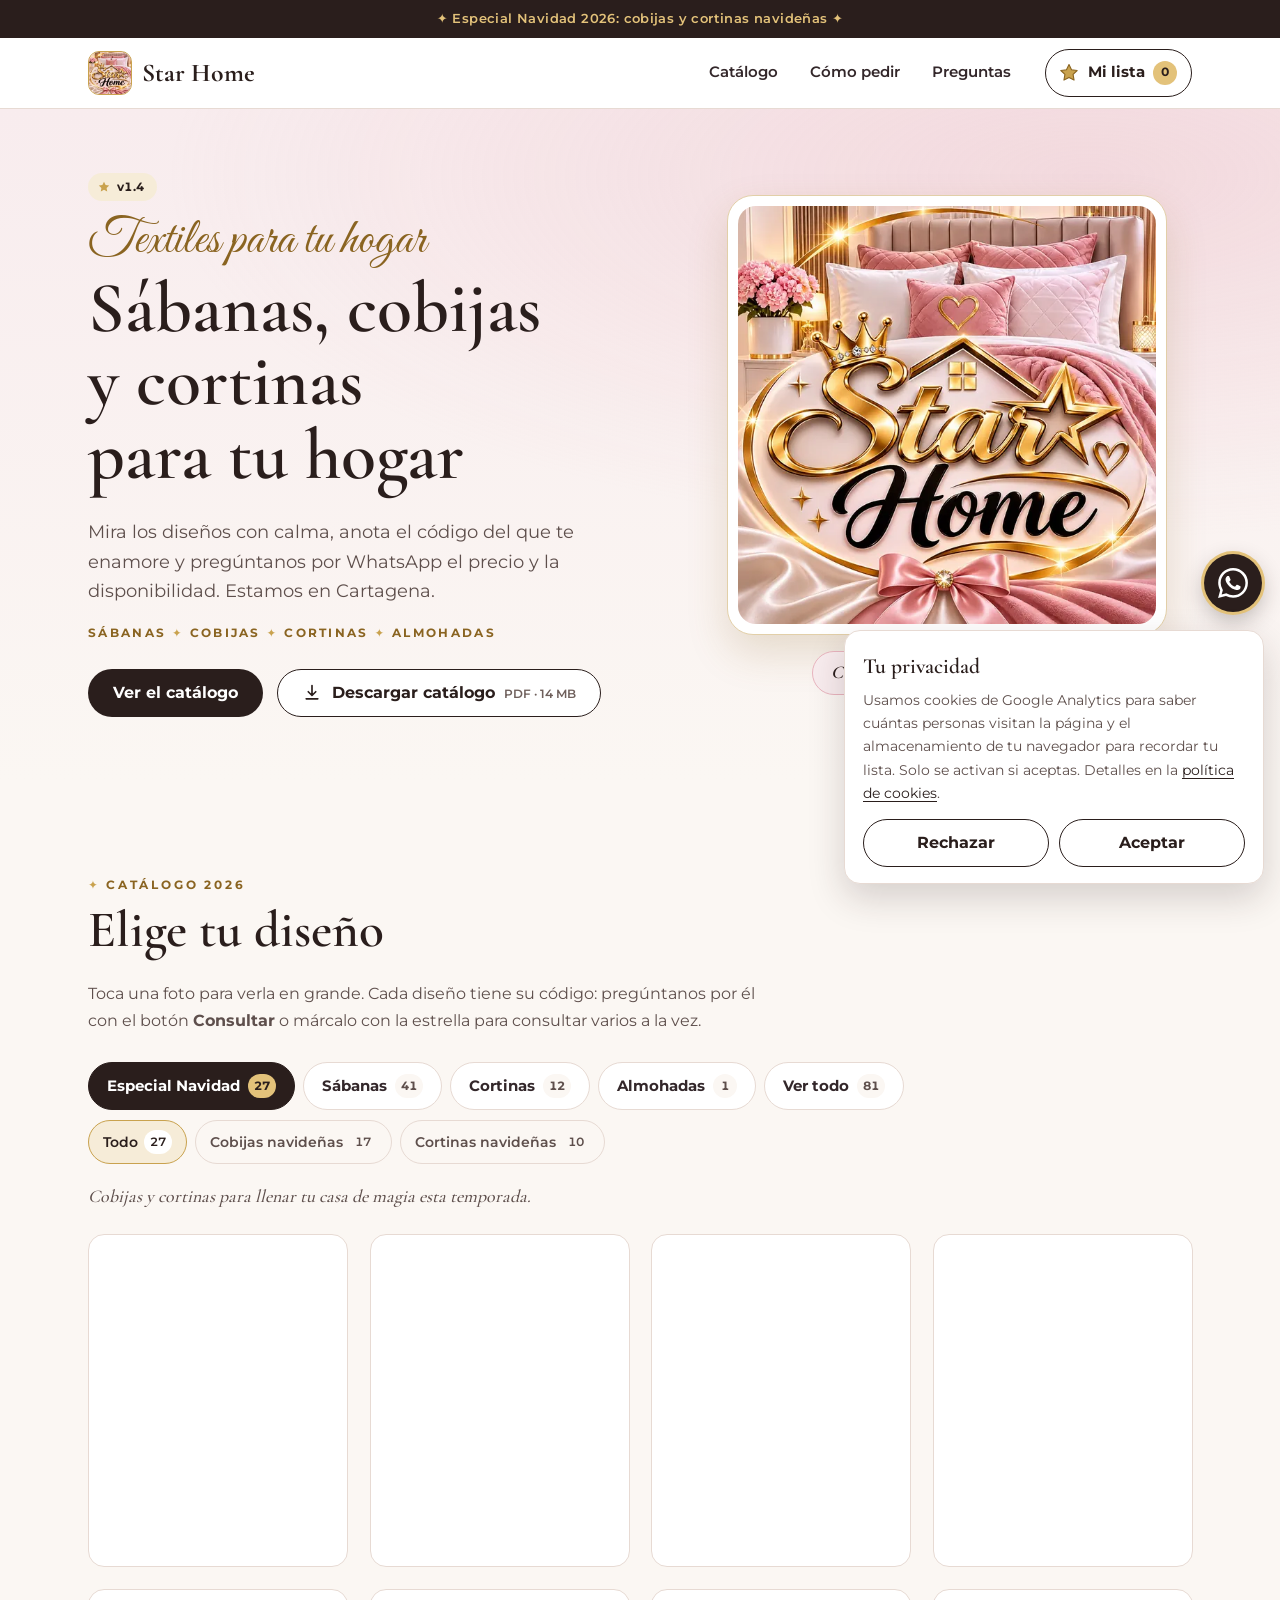
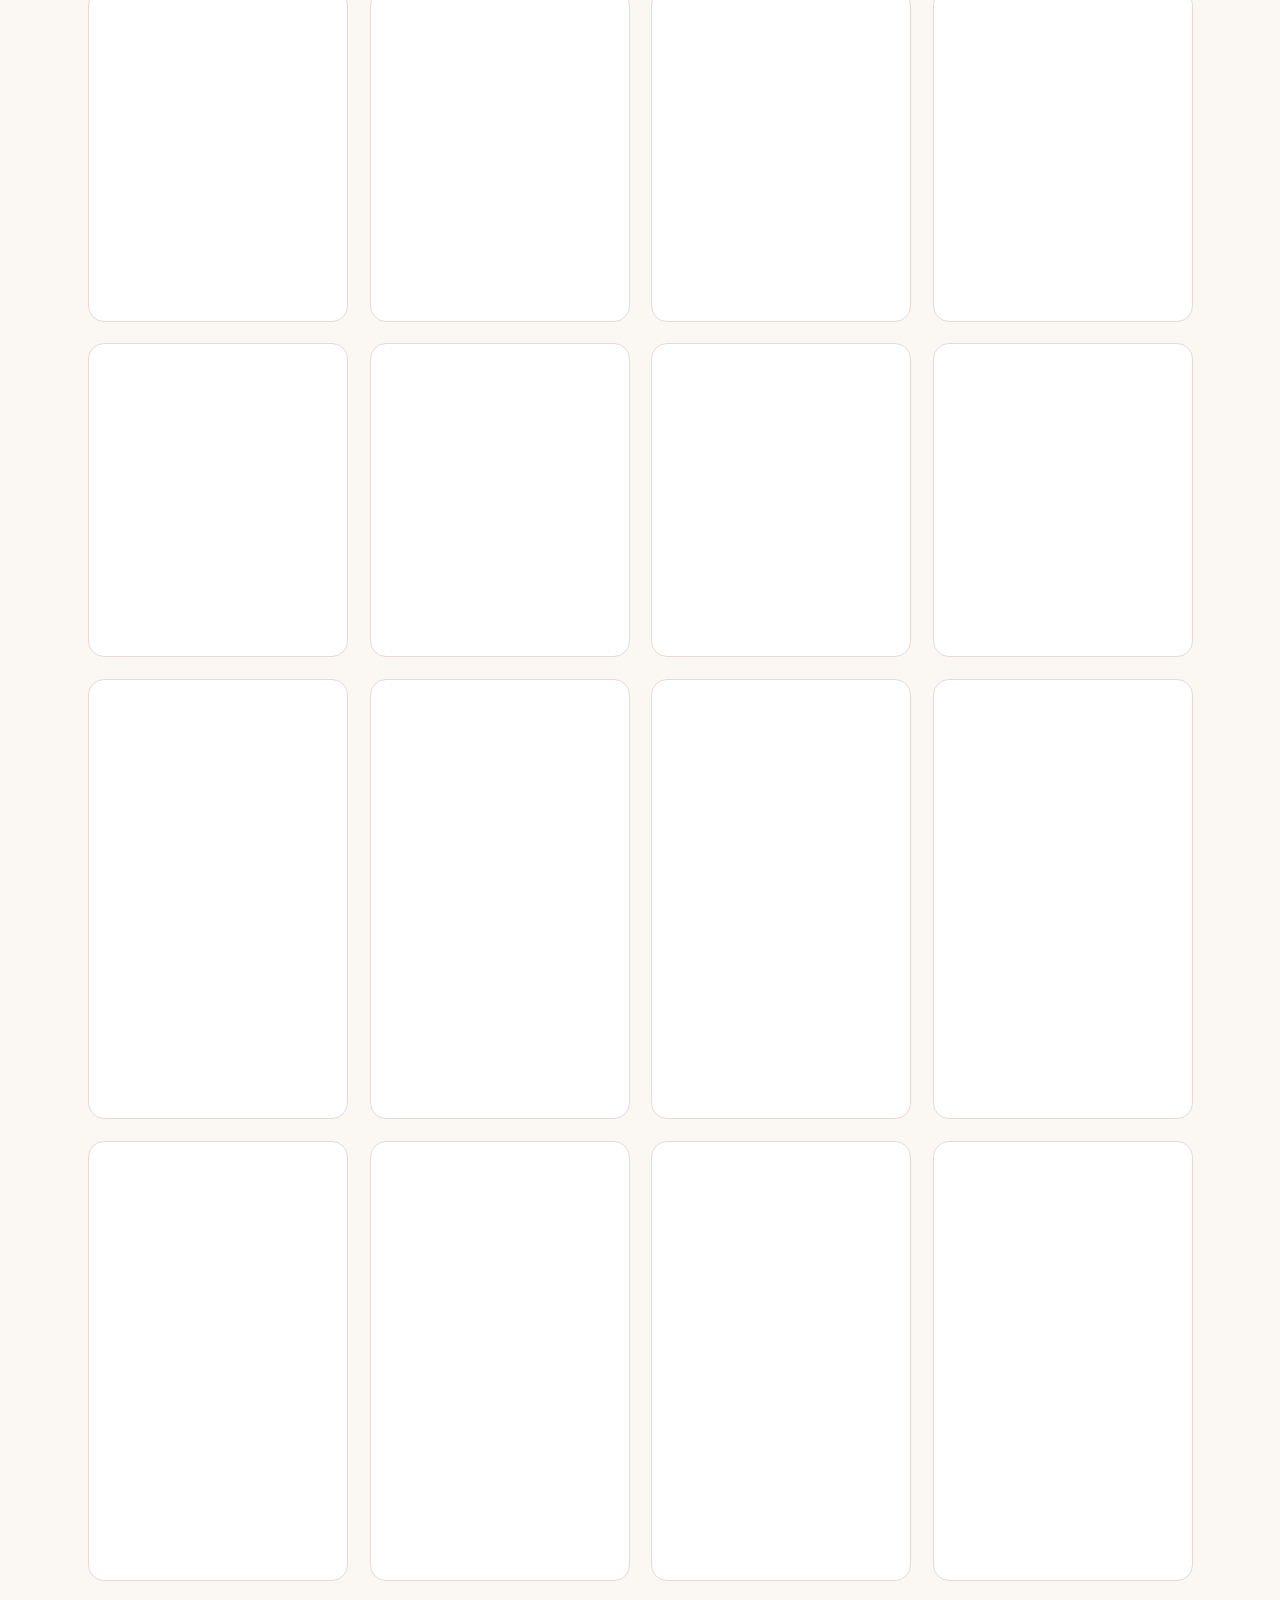
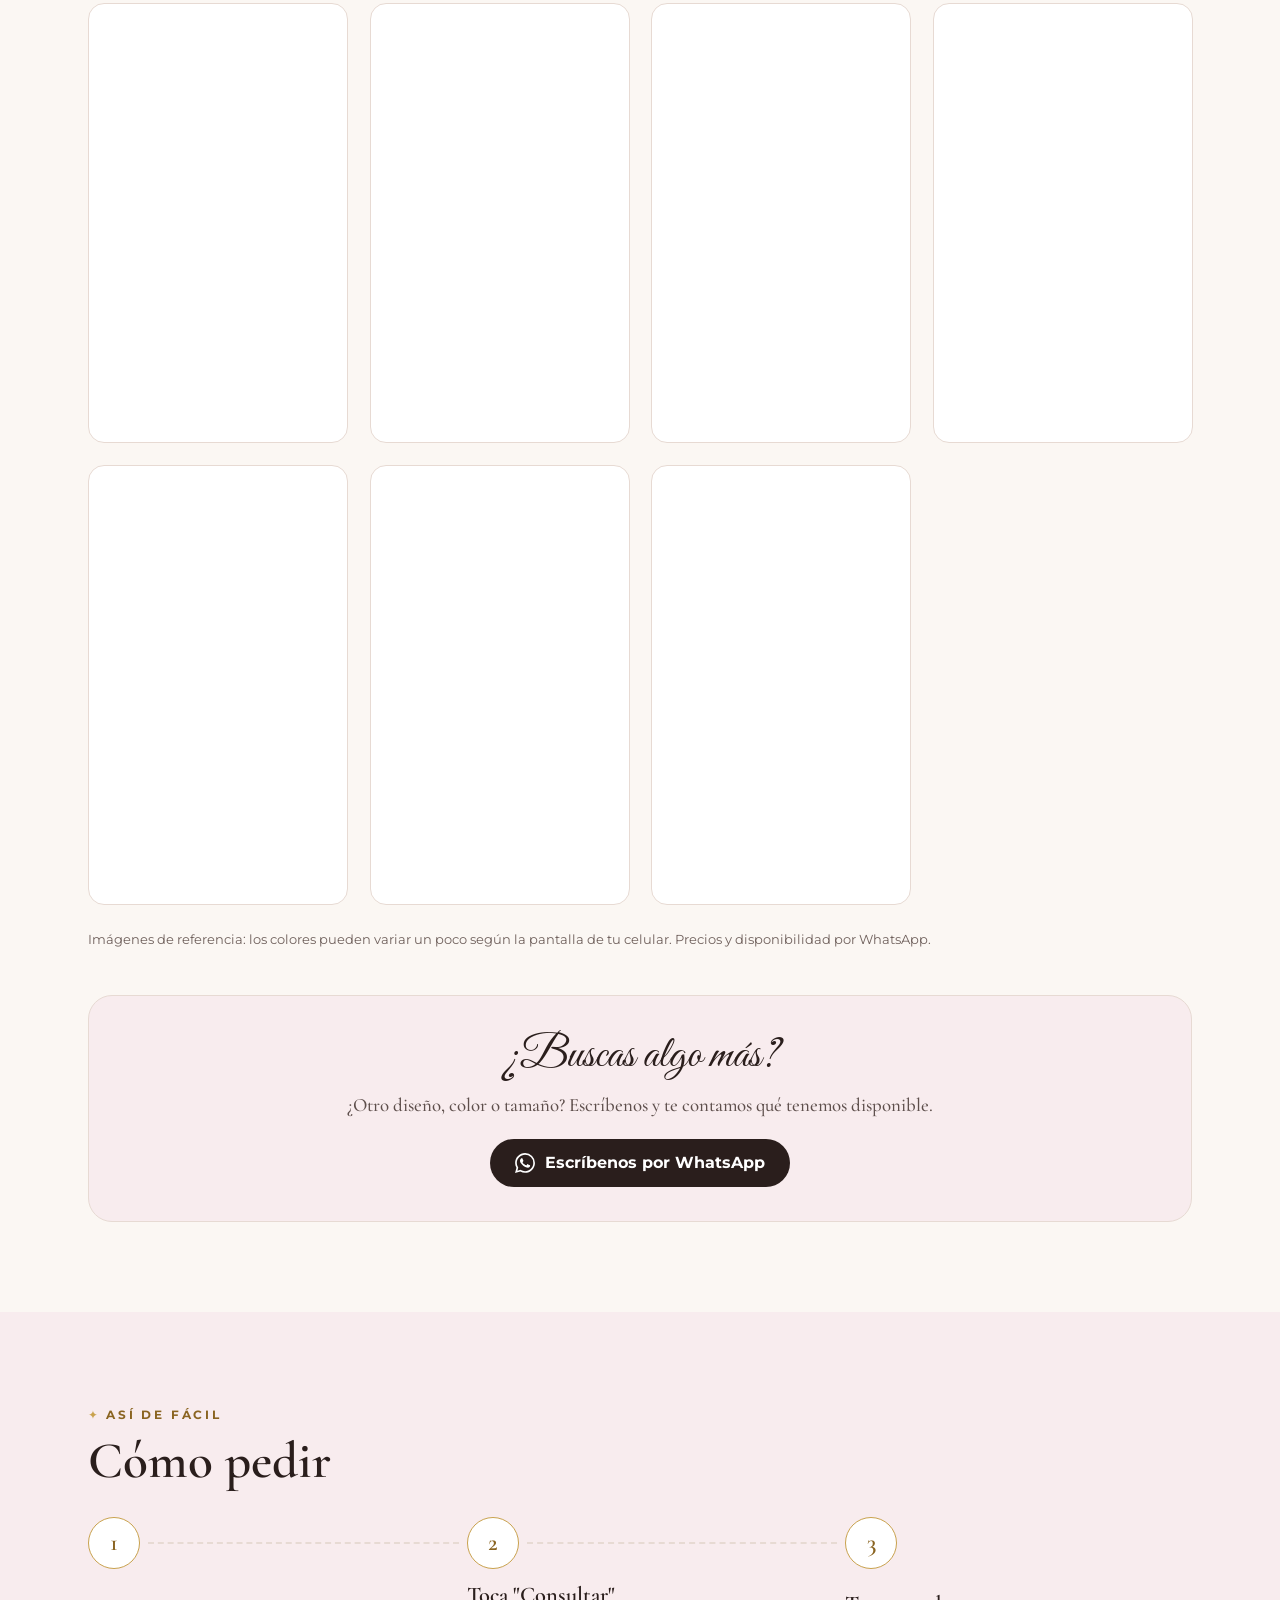
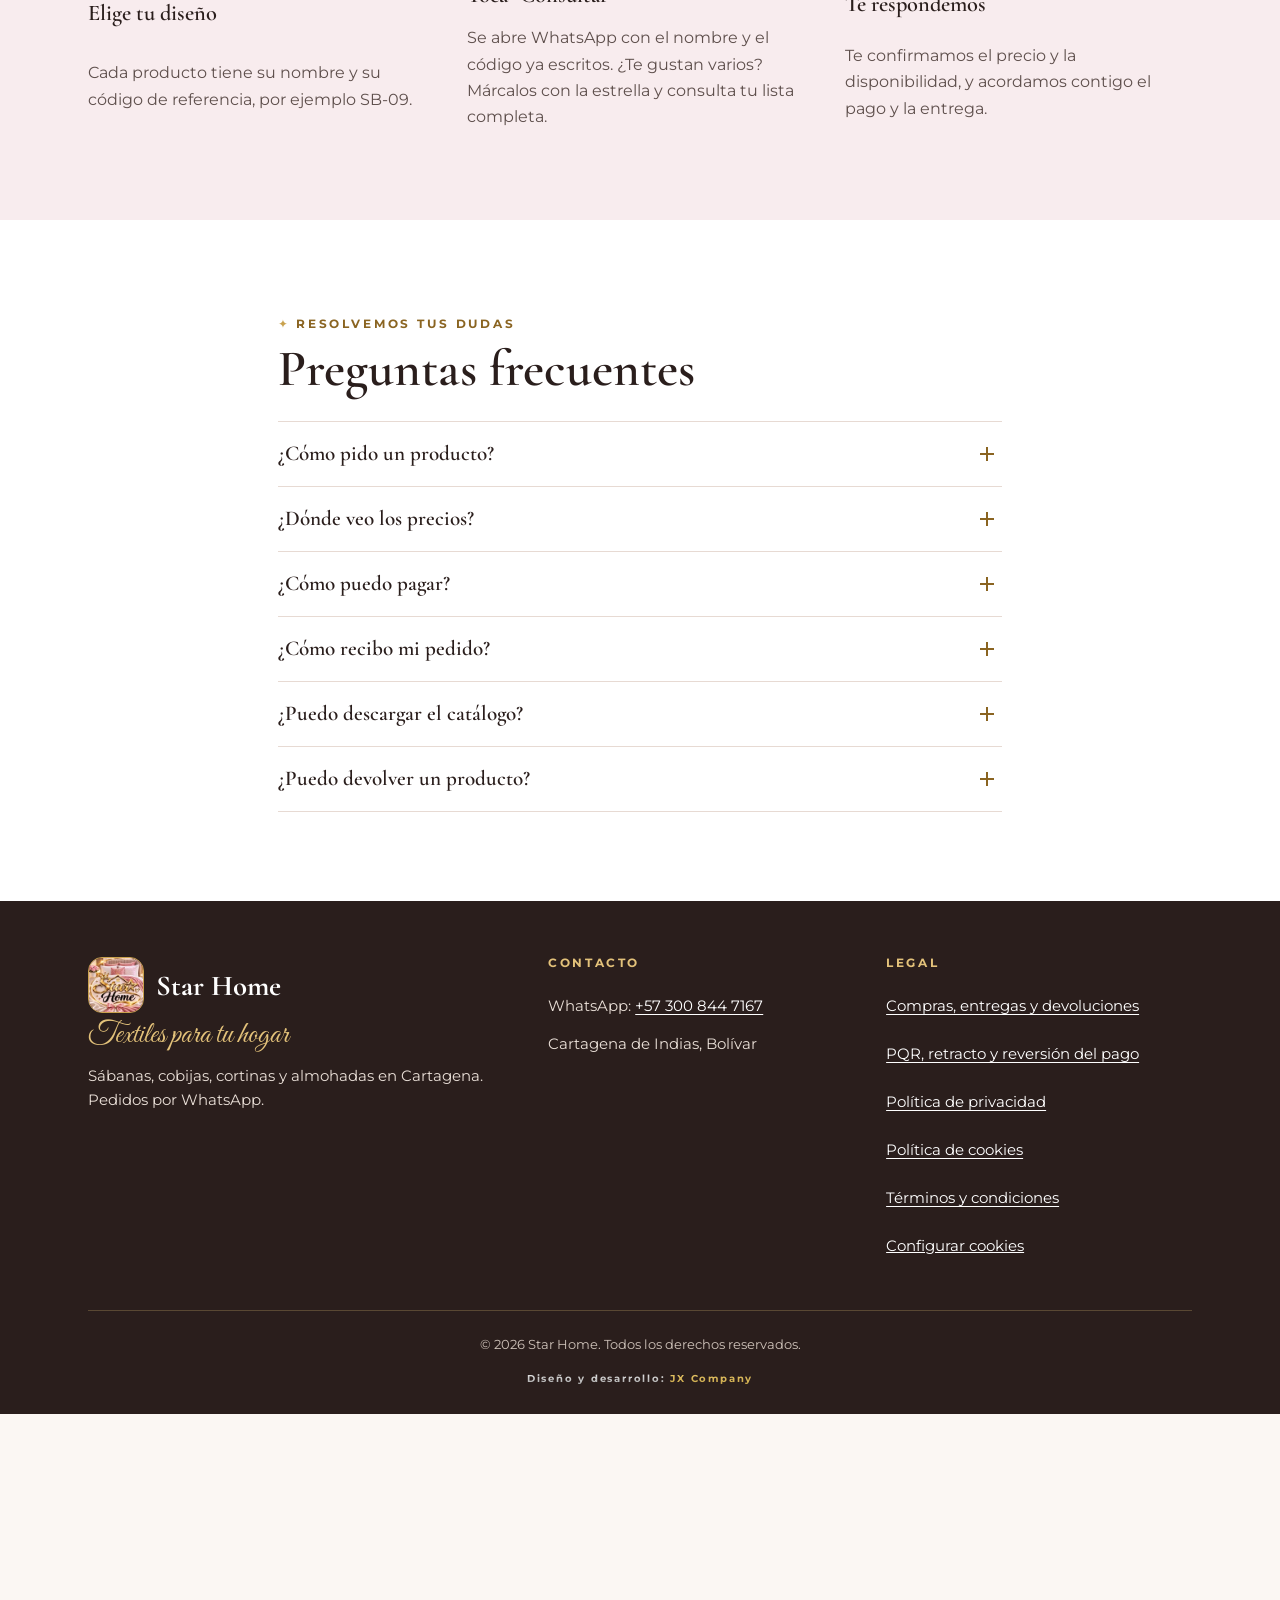
==== commit deaed0aa: "Letras propias en /fonts: fuera Google Fonts y la cabecera Link rota - Cloudflare Pages arma la cabe" ====
--- a/index.html
+++ b/index.html
@@ -48,16 +48,17 @@
   <link rel="manifest" href="site.webmanifest">
   <link rel="sitemap" type="application/xml" href="/sitemap.xml">
 
-  <!-- Tipografías de Google Fonts (las mismas del catálogo PDF), carga NO bloqueante:
-       Cormorant Garamond (títulos), Montserrat (texto) y Great Vibes (letra cursiva de adorno) -->
-  <link rel="preconnect" href="https://fonts.googleapis.com">
-  <link rel="preconnect" href="https://fonts.gstatic.com" crossorigin>
-  <link rel="preload" as="style" href="https://fonts.googleapis.com/css2?family=Cormorant+Garamond:wght@500;600;700&amp;family=Great+Vibes&amp;family=Montserrat:wght@400..700&amp;display=swap">
-  <link rel="stylesheet" href="https://fonts.googleapis.com/css2?family=Cormorant+Garamond:wght@500;600;700&amp;family=Great+Vibes&amp;family=Montserrat:wght@400..700&amp;display=swap" media="print" onload="this.media='all'">
-  <noscript><link rel="stylesheet" href="https://fonts.googleapis.com/css2?family=Cormorant+Garamond:wght@500;600;700&amp;family=Great+Vibes&amp;family=Montserrat:wght@400..700&amp;display=swap"></noscript>
-
   <link rel="preload" as="image" href="img/logo-star-home-600.webp" imagesrcset="img/logo-star-home-600.webp 600w, img/logo-star-home.webp 1000w" imagesizes="(min-width: 901px) 440px, 78vw" fetchpriority="high">
   <link rel="stylesheet" href="css/styles.css">
+
+  <!-- Tipografías del catálogo PDF servidas desde esta web (/fonts, con @font-face en
+       css/styles.css): Cormorant Garamond (títulos), Montserrat (texto) y Great Vibes
+       (letra cursiva de adorno). Las tres salen en la portada, por eso se precargan las
+       tres; así casi nunca se ve el cambio de letra. En fuentes, crossorigin es obligatorio
+       y el nombre del archivo debe ser IGUAL al de styles.css. -->
+  <link rel="preload" as="font" type="font/woff2" href="fonts/cormorant-garamond-v21-latin.woff2" crossorigin>
+  <link rel="preload" as="font" type="font/woff2" href="fonts/montserrat-v31-latin.woff2" crossorigin>
+  <link rel="preload" as="font" type="font/woff2" href="fonts/great-vibes-v21-latin.woff2" crossorigin>
 
   <!-- JSON-LD del negocio: WebSite + tienda de artículos para el hogar + preguntas frecuentes.
        ⚠ Teléfono y URL se repiten aquí: si cambian, actualizarlos también en este bloque. -->
--- a/css/styles.css
+++ b/css/styles.css
@@ -8,7 +8,7 @@
    fotos de producto; la interfaz es un fondo cálido y tranquilo que las deja lucir.
 
    Orden del archivo:
-     1. Variables (:root)          9. Preguntas frecuentes
+     1. Tipografías y variables    9. Preguntas frecuentes
      2. Base y accesibilidad      10. Pie de página y crédito JX Company
      3. Utilidades y botones      11. WhatsApp flotante, Mi lista y toast
      4. Aviso superior            12. Visor de fotos (pantalla completa)
@@ -20,11 +20,44 @@
    ========================================================================== */
 
 /* ===========================================================
-   1. VARIABLES
-   Contrastes medidos (WCAG): --marca, --tinta, --tinta-2, --tinta-3,
+   1. TIPOGRAFÍAS PROPIAS Y VARIABLES
+   Las letras del catálogo PDF se sirven desde /fonts (12 nov 2026; antes
+   venían de Google Fonts): una conexión menos en el celular, sin enviar la IP
+   del visitante a Google y sin la cabecera "Link" rota que Cloudflare armaba
+   con el enlace de Google. Subconjunto "latin" (todo el español: tildes, ñ,
+   ¿¡). Mismos pesos que pedía la web a Google, para que se vean IGUAL:
+   Cormorant 500–700, Montserrat 400–700 y Great Vibes 400. Licencia SIL OFL
+   1.1 (fonts/LICENCIAS.txt). Los archivos se precargan en el <head> de cada
+   página con el MISMO nombre: si cambias un archivo, cambia los dos lados.
+   =========================================================== */
+@font-face {
+  font-family: 'Cormorant Garamond';
+  font-style: normal;
+  font-weight: 500 700;
+  font-display: swap;
+  src: url('../fonts/cormorant-garamond-v21-latin.woff2') format('woff2');
+  unicode-range: U+0000-00FF, U+0131, U+0152-0153, U+02BB-02BC, U+02C6, U+02DA, U+02DC, U+0304, U+0308, U+0329, U+2000-206F, U+20AC, U+2122, U+2191, U+2193, U+2212, U+2215, U+FEFF, U+FFFD;
+}
+@font-face {
+  font-family: 'Montserrat';
+  font-style: normal;
+  font-weight: 400 700;
+  font-display: swap;
+  src: url('../fonts/montserrat-v31-latin.woff2') format('woff2');
+  unicode-range: U+0000-00FF, U+0131, U+0152-0153, U+02BB-02BC, U+02C6, U+02DA, U+02DC, U+0304, U+0308, U+0329, U+2000-206F, U+20AC, U+2122, U+2191, U+2193, U+2212, U+2215, U+FEFF, U+FFFD;
+}
+@font-face {
+  font-family: 'Great Vibes';
+  font-style: normal;
+  font-weight: 400;
+  font-display: swap;
+  src: url('../fonts/great-vibes-v21-latin.woff2') format('woff2');
+  unicode-range: U+0000-00FF, U+0131, U+0152-0153, U+02BB-02BC, U+02C6, U+02DA, U+02DC, U+0304, U+0308, U+0329, U+2000-206F, U+20AC, U+2122, U+2191, U+2193, U+2212, U+2215, U+FEFF, U+FFFD;
+}
+
+/* Contrastes medidos (WCAG): --marca, --tinta, --tinta-2, --tinta-3,
    --oro-texto, --rosa-texto y --error pasan 4.5:1 sobre blanco, crema,
-   rosa suave y oro suave. --oro y --rosa son SOLO decorativos (no texto).
-   =========================================================== */
+   rosa suave y oro suave. --oro y --rosa son SOLO decorativos (no texto). */
 :root {
   /* Paleta del logo de Star Home */
   --marca: #2A1E1C;          /* negro café ("Home" del logo): titulares, botones, pie */
@@ -521,9 +554,12 @@
   font-variant-numeric: tabular-nums;
 }
 .portada__version .estrella-marca { width: 14px; height: 14px; }
-.portada__arte > * { animation: aparecer-arte .9s .1s cubic-bezier(.2, .7, .2, 1) both; }
+/* El logo es lo más grande de la portada (el "LCP" que mide Google): entra subiendo
+   desde 40 % de opacidad y SIN retraso. Si empezara en 0 (invisible), Chrome no lo
+   cuenta hasta que aparece y la portada "carga" ~0,3 s más tarde en las mediciones. */
+.portada__arte > * { animation: aparecer-arte .9s cubic-bezier(.2, .7, .2, 1) both; }
 @keyframes aparecer { from { opacity: 0; transform: translateY(14px); } }
-@keyframes aparecer-arte { from { opacity: 0; transform: translateY(18px) scale(.985); } }
+@keyframes aparecer-arte { from { opacity: .4; transform: translateY(18px) scale(.985); } }
 
 /* ===========================================================
    7. CATÁLOGO Y TARJETAS DE PRODUCTO
